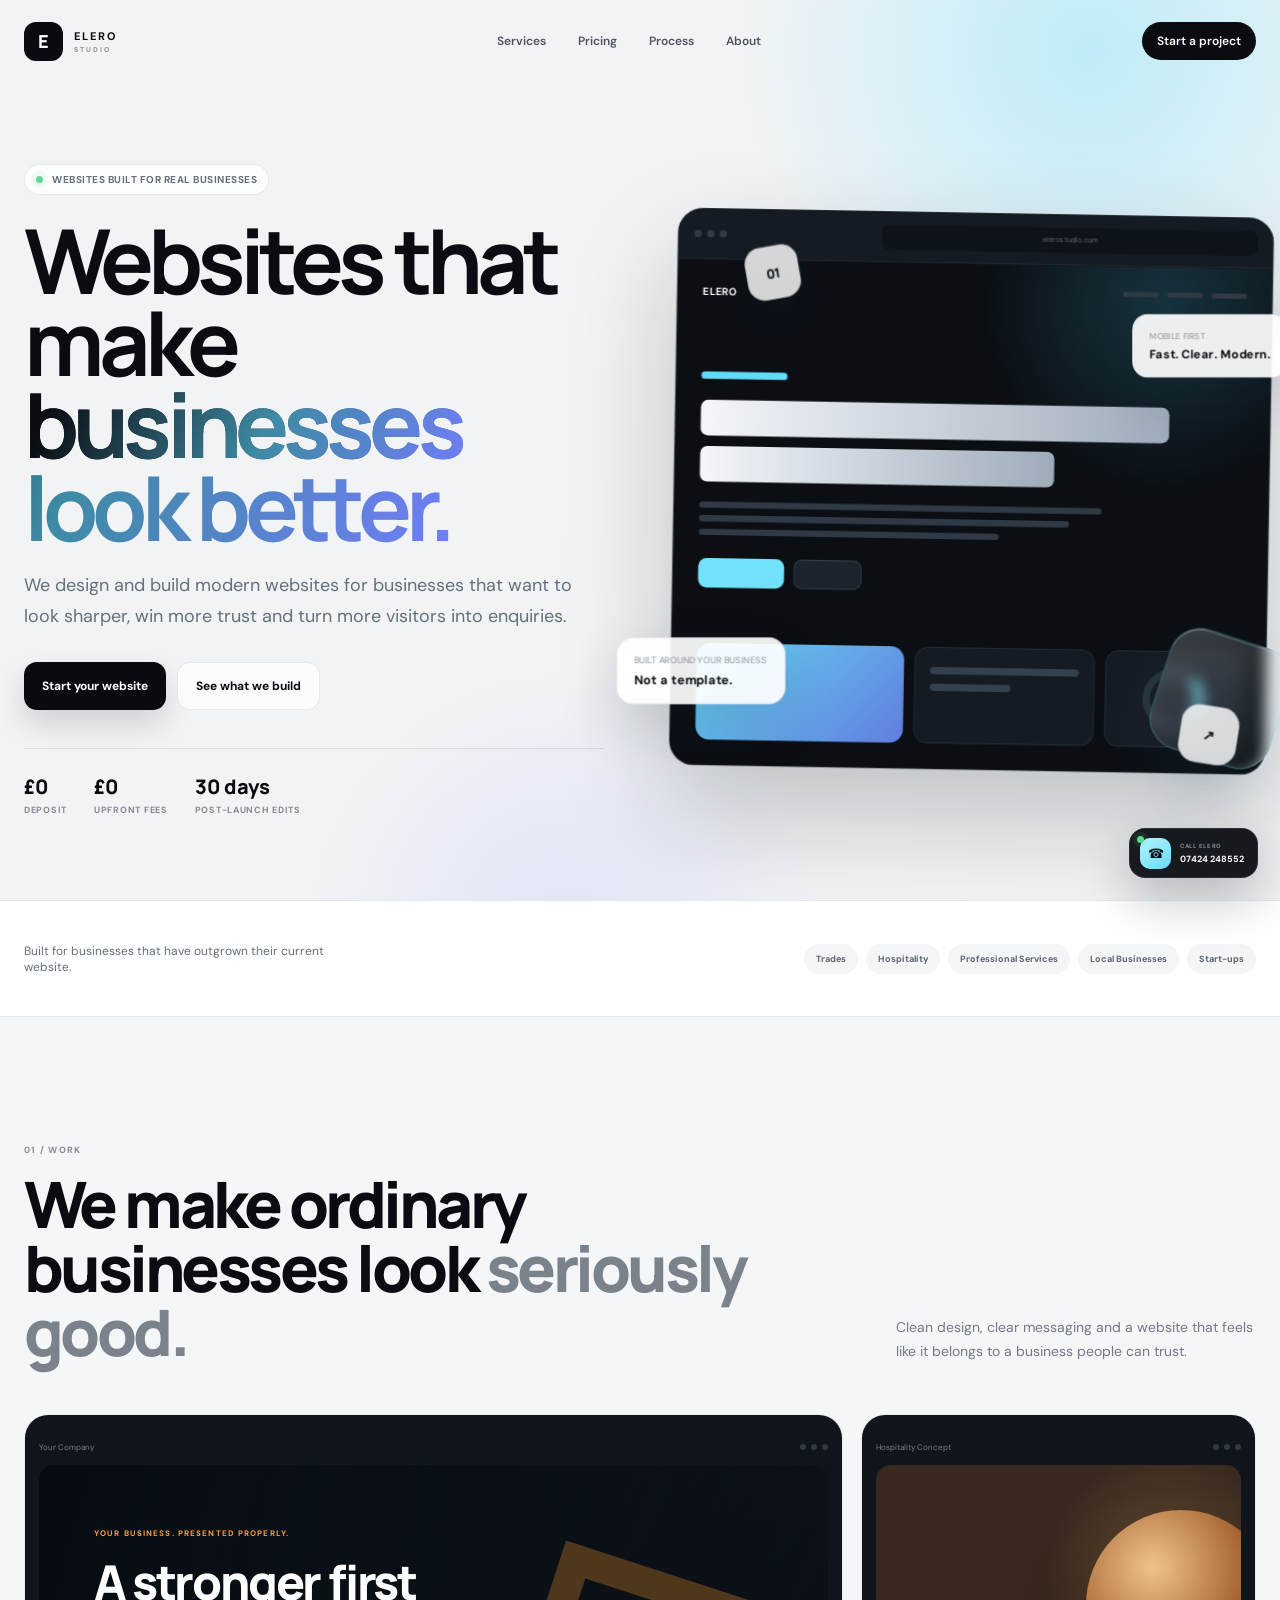
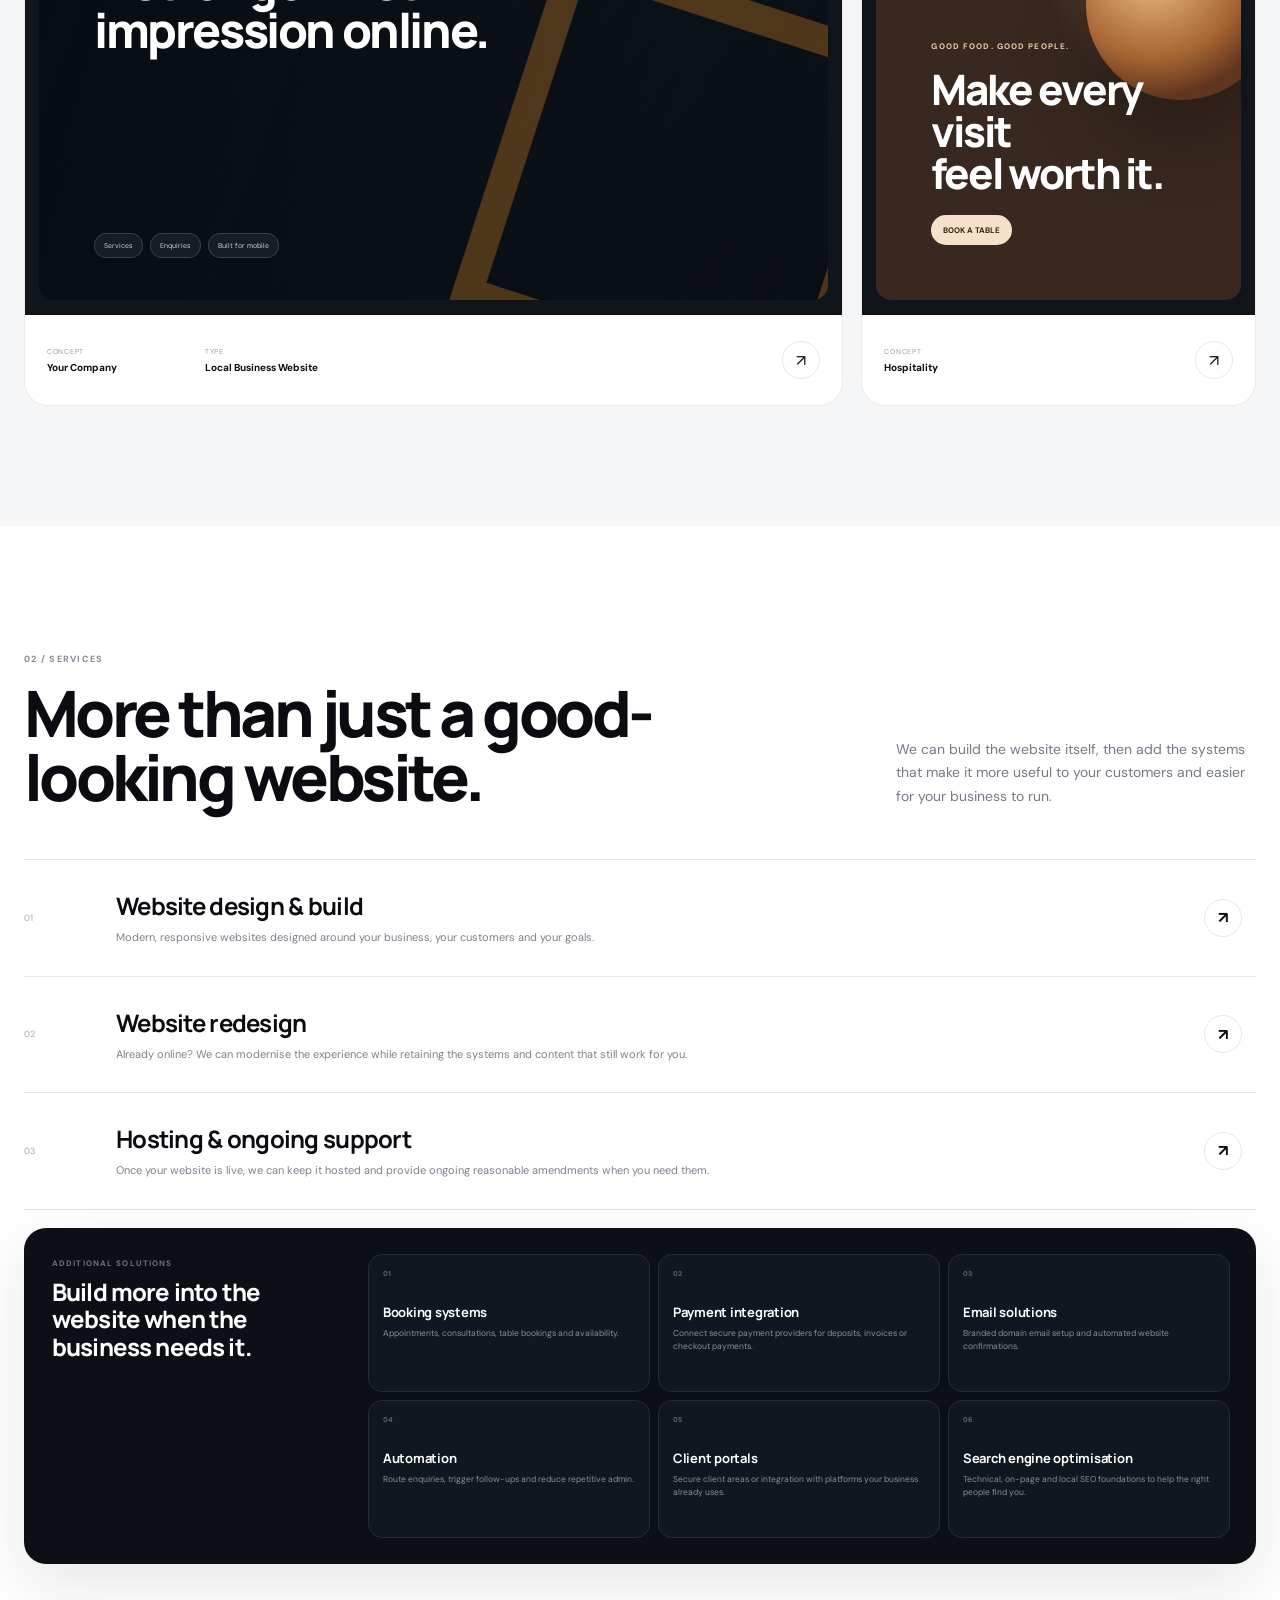
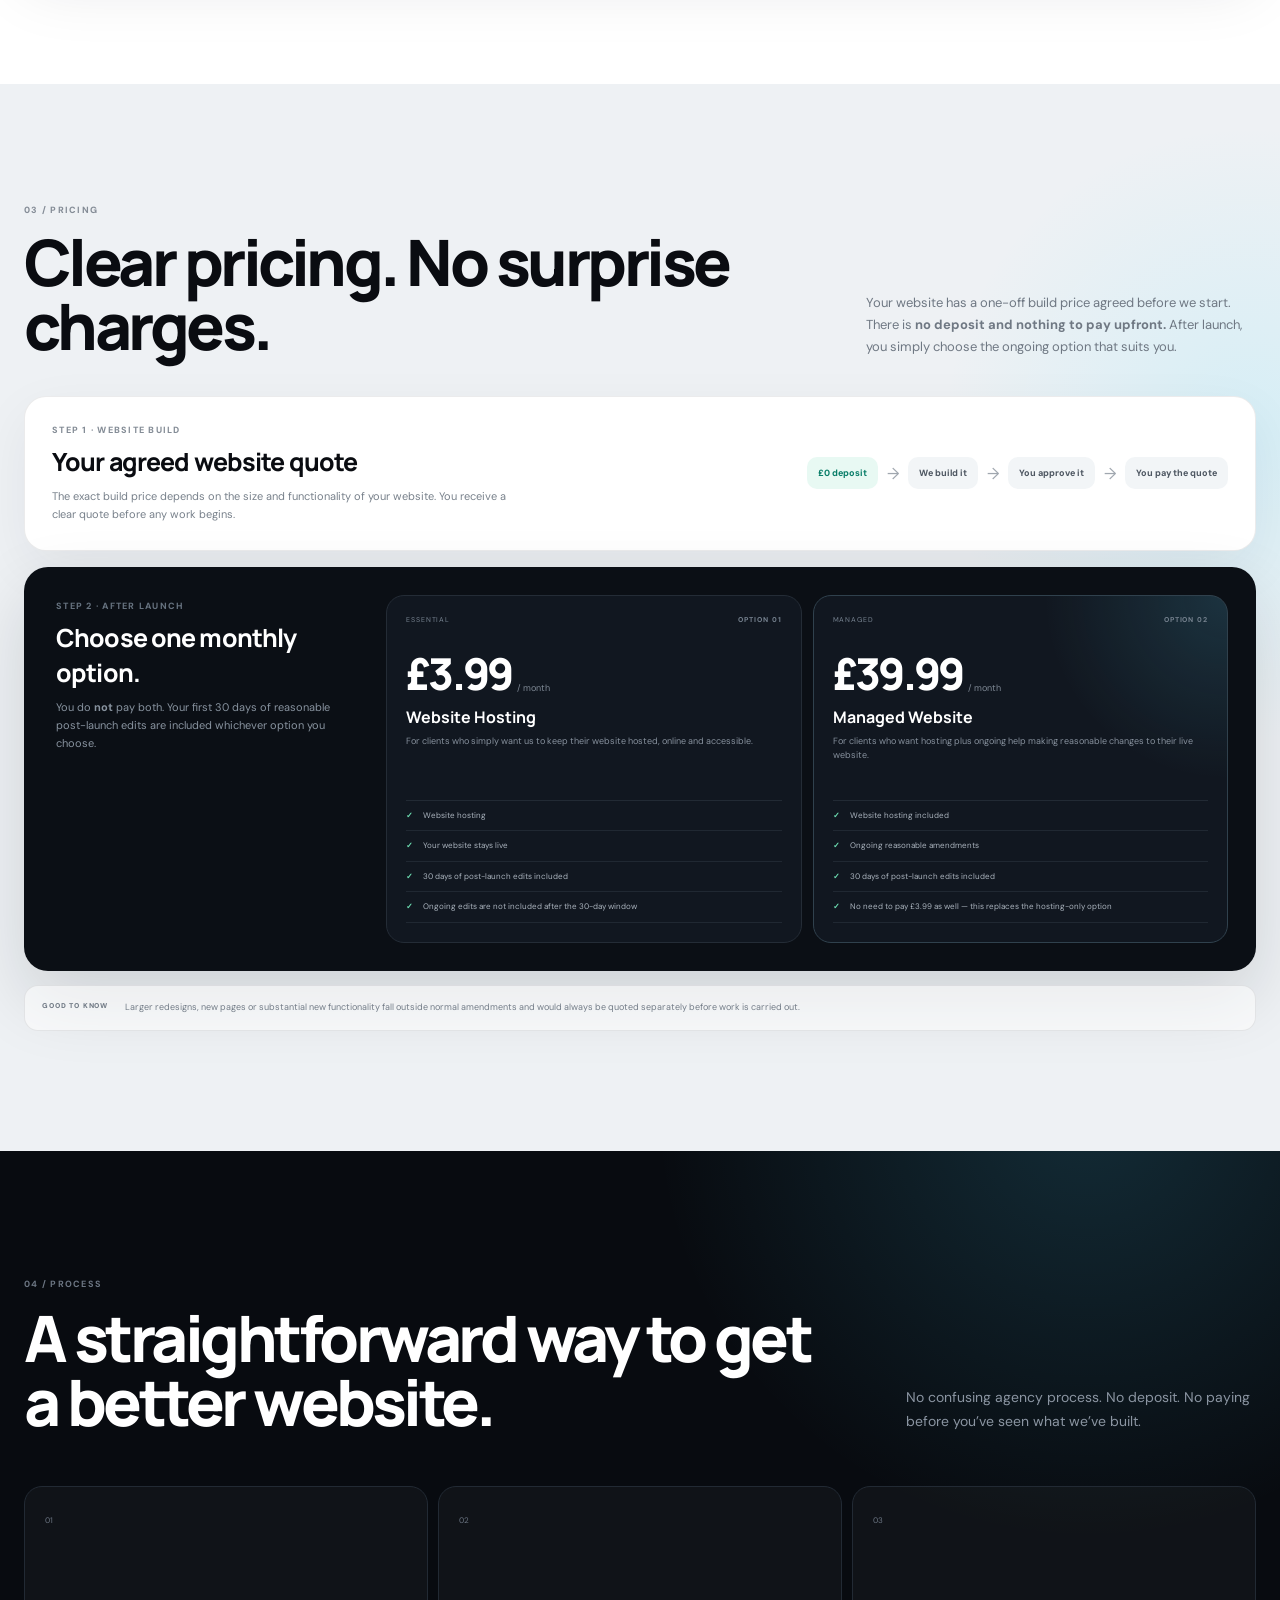
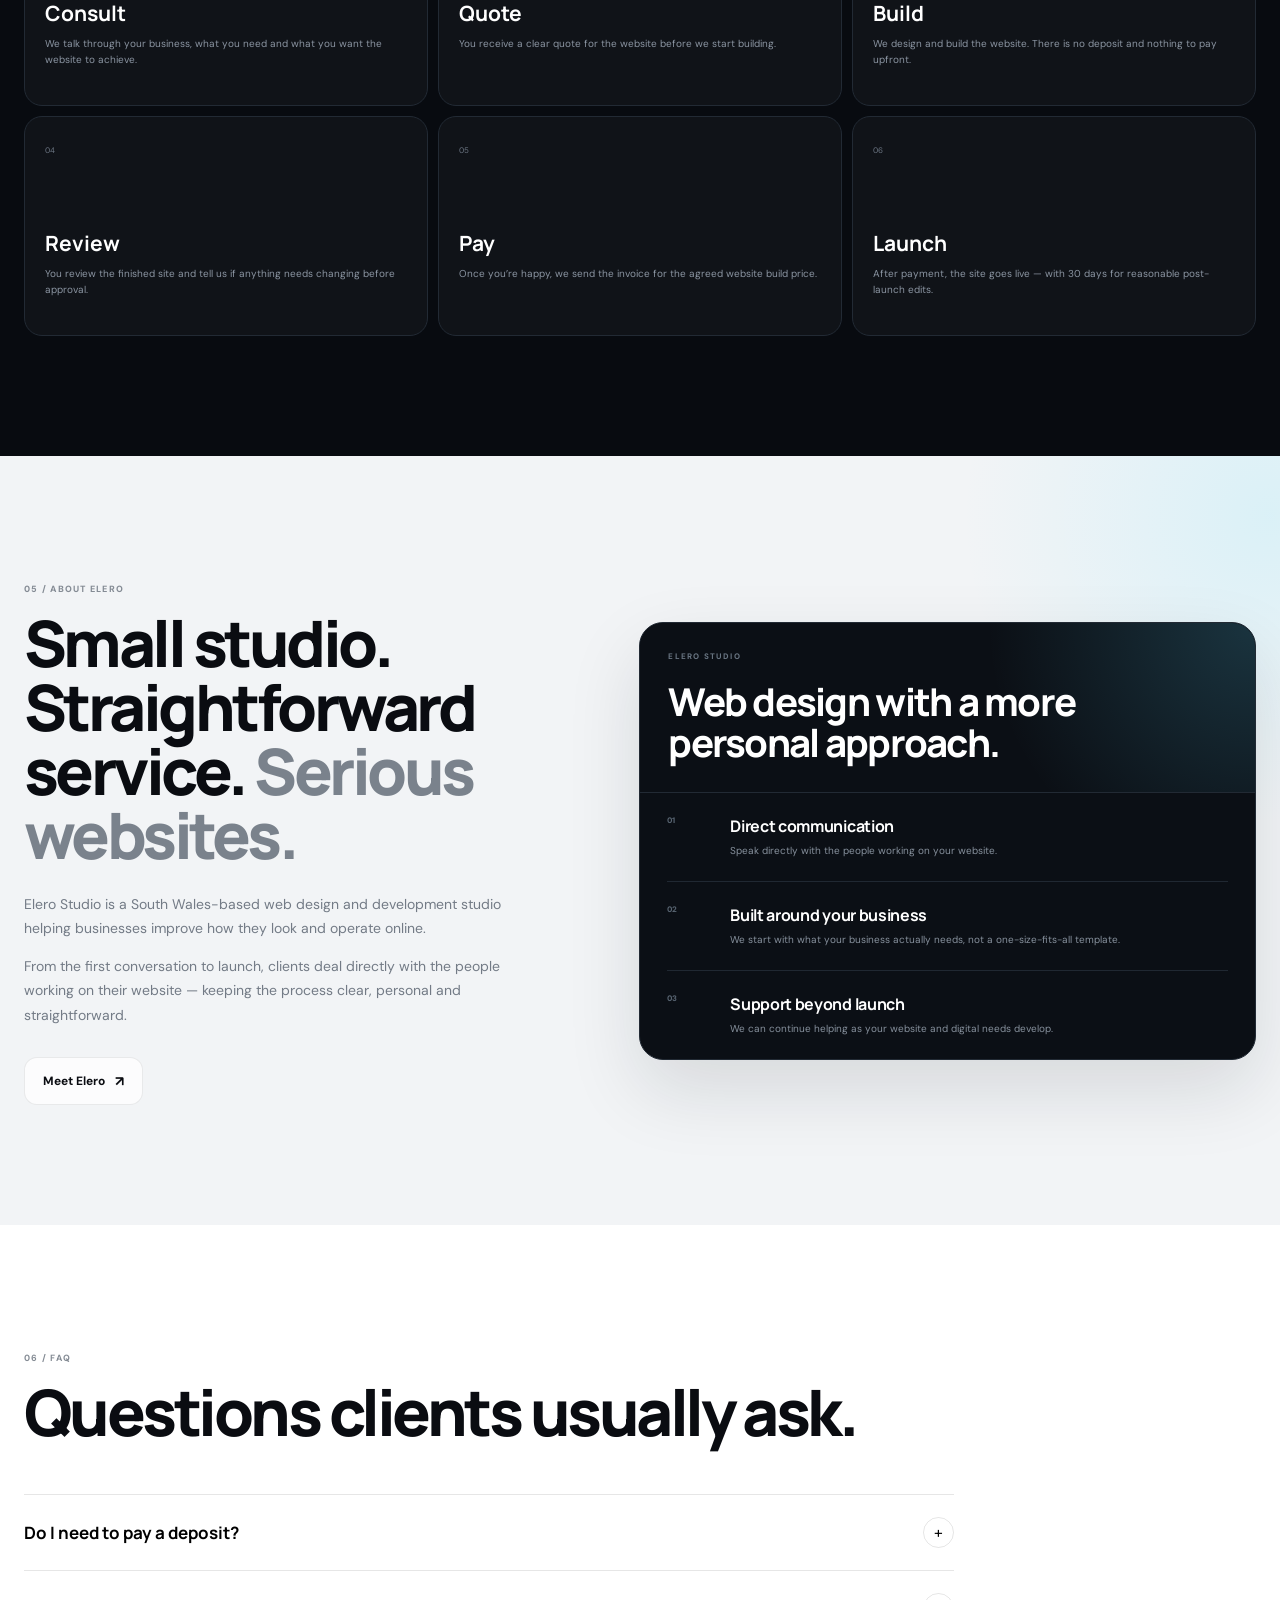
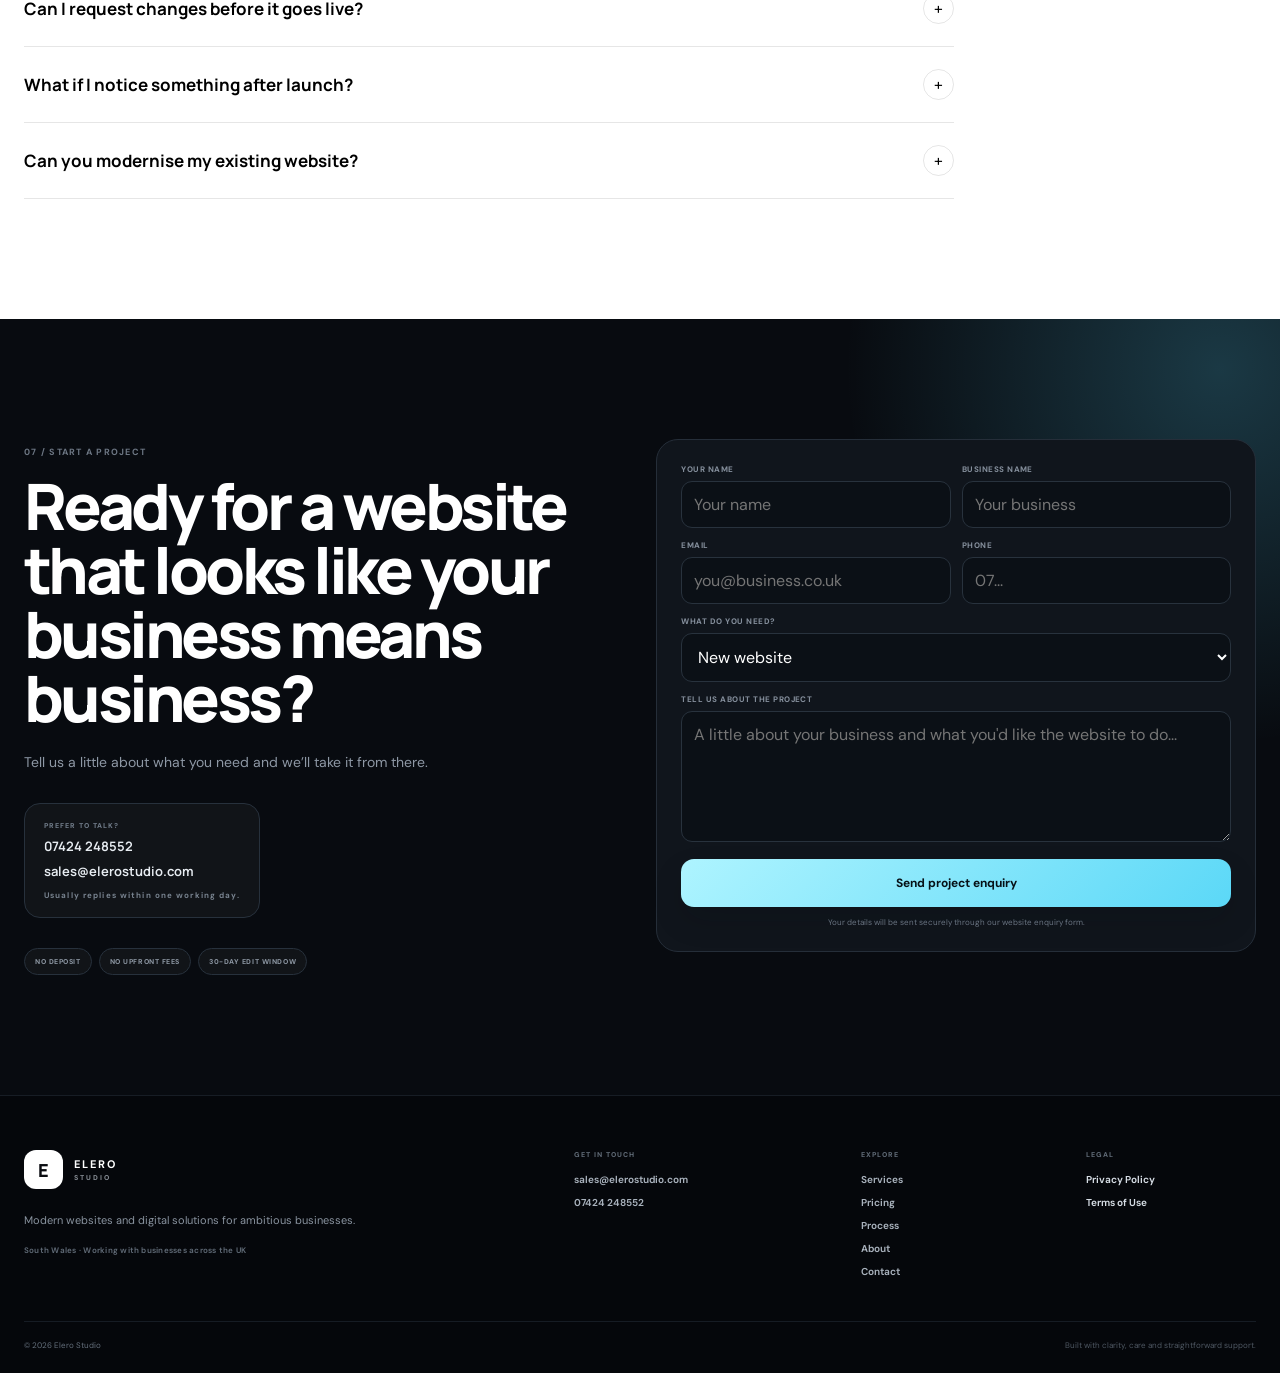
==== index.html @ 66ae2210 "trust" ====
<!doctype html>
<html lang="en">
<head>
  <meta charset="utf-8">
  <meta name="viewport" content="width=device-width,initial-scale=1">
  <meta name="description" content="Elero Studio builds modern websites for businesses, with booking systems, payments, automation, SEO and digital solutions tailored to your needs.">
  <title>Elero Studio | Web Design, Development & Digital Solutions</title>
  <link rel="preconnect" href="https://fonts.googleapis.com">
  <link rel="preconnect" href="https://fonts.gstatic.com" crossorigin>
  <link href="https://fonts.googleapis.com/css2?family=DM+Sans:wght@400;500;600;700&family=Manrope:wght@400;500;600;700;800&display=swap" rel="stylesheet">

  <meta name="robots" content="index,follow,max-image-preview:large,max-snippet:160">
  <link rel="canonical" href="https://elerostudio.com/">

  <meta property="og:type" content="website">
  <meta property="og:site_name" content="Elero Studio">
  <meta property="og:title" content="Elero Studio | Web Design, Development & Digital Solutions">
  <meta property="og:description" content="Modern websites and digital solutions built around ambitious businesses.">
  <meta property="og:url" content="https://elerostudio.com/">
  <meta property="og:image" content="https://elerostudio.com/social-preview.png">

  <meta name="twitter:card" content="summary_large_image">
  <meta name="twitter:title" content="Elero Studio | Web Design, Development & Digital Solutions">
  <meta name="twitter:description" content="Modern websites and digital solutions built around ambitious businesses.">
  <meta name="twitter:image" content="https://elerostudio.com/social-preview.png">

  <link rel="icon" type="image/png" sizes="512x512" href="/favicon.png">
  <link rel="apple-touch-icon" href="/favicon.png">

  <script type="application/ld+json">
  {
    "@context": "https://schema.org",
    "@graph": [
      {
        "@type": "WebSite",
        "@id": "https://elerostudio.com/#website",
        "url": "https://elerostudio.com/",
        "name": "Elero Studio",
        "alternateName": "Elero"
      },
      {
        "@type": "Organization",
        "@id": "https://elerostudio.com/#organization",
        "name": "Elero Studio",
        "url": "https://elerostudio.com/",
        "email": "sales@elerostudio.com",
        "telephone": "+447424248552",
        "description": "Web design, development and digital solutions for ambitious businesses."
      }
    ]
  }
  </script>

  <link rel="stylesheet" href="style.css">
</head>
<body>
  <header class="site-header" id="top" data-nosnippet>
    <div class="container nav-wrap">
      <a class="brand" href="#top"><span class="brand-mark">E</span><span><strong>ELERO</strong><small>STUDIO</small></span></a>
      <nav class="desktop-nav"><a href="#services">Services</a><a href="#pricing">Pricing</a><a href="#process">Process</a><a href="about.html">About</a></nav>
      <div class="nav-actions"><a class="nav-cta" href="#contact">Start a project</a><button class="menu-button" id="menuButton" aria-label="Open menu"><span></span><span></span></button></div>
    </div>
    <div class="mobile-menu" id="mobileMenu"><a href="#services">Services</a><a href="#pricing">Pricing</a><a href="#process">Process</a><a href="about.html">About</a><a class="mobile-cta" href="#contact">Start a project</a></div>
  </header>

  <main>
    <section class="hero">
      <div class="glow glow-a"></div><div class="glow glow-b"></div>
      <div class="container hero-grid">
        <div class="hero-copy reveal">
          <div class="eyebrow"><i></i> Websites built for real businesses</div>
          <h1>Websites that make <span class="hero-gradient"><span class="hero-word">businesses</span> look better.</span></h1>
          <p>We design and build modern websites for businesses that want to look sharper, win more trust and turn more visitors into enquiries.</p>
          <div class="hero-actions"><a href="#contact" class="button primary">Start your website</a><a href="#work" class="button secondary">See what we build</a></div>
          <div class="proof"><div><strong>£0</strong><small>Deposit</small></div><div><strong>£0</strong><small>Upfront fees</small></div><div><strong>30 days</strong><small>Post-launch edits</small></div></div>
        </div>

        <div class="hero-visual reveal delay" id="hero3d"><div class="hero-3d-scene" id="hero3dScene"><div class="glass-plane plane-one"></div><div class="glass-plane plane-two"></div>
          <div class="browser">
            <div class="browser-top"><div class="dots"><i></i><i></i><i></i></div><div class="address">elerostudio.com</div></div>
            <div class="browser-body">
              <div class="mock-nav"><b>ELERO</b><div><span></span><span></span><span></span></div></div>
              <div class="mock-hero"><em></em><div class="mock-title"><i></i><i></i></div><div class="mock-copy"><i></i><i></i><i></i></div><div class="mock-buttons"><i></i><i></i></div></div>
              <div class="mock-grid"><div class="mock-card cyan"></div><div class="mock-card lines"></div><div class="mock-card ring"></div></div>
            </div>
          </div>
          <div class="float-card one"><small>BUILT AROUND YOUR BUSINESS</small><strong>Not a template.</strong></div>
          <div class="float-card two"><small>MOBILE FIRST</small><strong>Fast. Clear. Modern.</strong></div>
          <div class="depth-chip depth-chip-one">01</div>
          <div class="depth-chip depth-chip-two">↗</div>
        </div></div>
      </div>
    </section>

    <section class="trust"><div class="container trust-inner"><p>Built for businesses that have outgrown their current website.</p><div><span>Trades</span><span>Hospitality</span><span>Professional Services</span><span>Local Businesses</span><span>Start-ups</span></div></div></section>

    <section class="section work" id="work"><div class="container">
      <div class="heading split reveal"><div><small>01 / WORK</small><h2>We make ordinary businesses look <span>seriously good.</span></h2></div><p>Clean design, clear messaging and a website that feels like it belongs to a business people can trust.</p></div>
      <div class="work-grid">
        <article class="project reveal"><div class="project-window"><div class="project-top"><span>Your Company</span><div><i></i><i></i><i></i></div></div><div class="project-screen scaffold"><small>YOUR BUSINESS. PRESENTED PROPERLY.</small><h3>A stronger first<br>impression online.</h3><div class="pills"><span>Services</span><span>Enquiries</span><span>Built for mobile</span></div></div></div><div class="project-meta"><div><small>CONCEPT</small><strong>Your Company</strong></div><div><small>TYPE</small><strong>Local Business Website</strong></div><span>↗</span></div></article>
        <article class="project reveal"><div class="project-window"><div class="project-top"><span>Hospitality Concept</span><div><i></i><i></i><i></i></div></div><div class="project-screen hospitality"><small>GOOD FOOD. GOOD PEOPLE.</small><h3>Make every visit<br>feel worth it.</h3><b>BOOK A TABLE</b></div></div><div class="project-meta"><div><small>CONCEPT</small><strong>Hospitality</strong></div><span>↗</span></div></article>
      </div>
    </div></section>

    <section class="section services" id="services"><div class="container">
      <div class="heading split reveal">
        <div><small>02 / SERVICES</small><h2>More than just a good-looking website.</h2></div>
        <p>We can build the website itself, then add the systems that make it more useful to your customers and easier for your business to run.</p>
      </div>

      <div class="service-list core-services">
        <article class="service-row reveal"><span>01</span><div><h3>Website design & build</h3><p>Modern, responsive websites designed around your business, your customers and your goals.</p></div><b>↗</b></article>
        <article class="service-row reveal"><span>02</span><div><h3>Website redesign</h3><p>Already online? We can modernise the experience while retaining the systems and content that still work for you.</p></div><b>↗</b></article>
        <article class="service-row reveal"><span>03</span><div><h3>Hosting & ongoing support</h3><p>Once your website is live, we can keep it hosted and provide ongoing reasonable amendments when you need them.</p></div><b>↗</b></article>
      </div>

      <div class="solutions-panel reveal">
        <div class="solutions-intro">
          <span>ADDITIONAL SOLUTIONS</span>
          <h3>Build more into the website when the business needs it.</h3>
        </div>

        <div class="solutions-grid">
          <article class="solution-card">
            <span>01</span>
            <div><h4>Booking systems</h4><p>Appointments, consultations, table bookings and availability.</p></div>
          </article>
          <article class="solution-card">
            <span>02</span>
            <div><h4>Payment integration</h4><p>Connect secure payment providers for deposits, invoices or checkout payments.</p></div>
          </article>
          <article class="solution-card">
            <span>03</span>
            <div><h4>Email solutions</h4><p>Branded domain email setup and automated website confirmations.</p></div>
          </article>
          <article class="solution-card">
            <span>04</span>
            <div><h4>Automation</h4><p>Route enquiries, trigger follow-ups and reduce repetitive admin.</p></div>
          </article>
          <article class="solution-card">
            <span>05</span>
            <div><h4>Client portals</h4><p>Secure client areas or integration with platforms your business already uses.</p></div>
          </article>
          <article class="solution-card">
            <span>06</span>
            <div><h4>Search engine optimisation</h4><p>Technical, on-page and local SEO foundations to help the right people find you.</p></div>
          </article>
        </div>
      </div>
    </div></section>


    <section class="section pricing" id="pricing"><div class="container">
      <div class="pricing-head reveal">
        <div><small>03 / PRICING</small><h2>Clear pricing. No surprise charges.</h2></div>
        <p>Your website has a one-off build price agreed before we start. There is <strong>no deposit and nothing to pay upfront.</strong> After launch, you simply choose the ongoing option that suits you.</p>
      </div>

      <div class="build-price-card reveal">
        <div>
          <span class="price-label">STEP 1 · WEBSITE BUILD</span>
          <h3>Your agreed website quote</h3>
          <p>The exact build price depends on the size and functionality of your website. You receive a clear quote before any work begins.</p>
        </div>
        <div class="build-payment-flow">
          <span>£0 deposit</span>
          <i>→</i>
          <span>We build it</span>
          <i>→</i>
          <span>You approve it</span>
          <i>→</i>
          <span>You pay the quote</span>
        </div>
      </div>

      <div class="pricing-choice reveal">
        <div class="pricing-choice-copy">
          <span class="price-label">STEP 2 · AFTER LAUNCH</span>
          <h3>Choose one monthly option.</h3>
          <p>You do <strong>not</strong> pay both. Your first 30 days of reasonable post-launch edits are included whichever option you choose.</p>
        </div>

        <div class="pricing-plans">
          <article class="price-plan">
            <div class="plan-topline"><span>ESSENTIAL</span><b>OPTION 01</b></div>
            <div class="plan-price"><strong>£3.99</strong><span>/ month</span></div>
            <h4>Website Hosting</h4>
            <p>For clients who simply want us to keep their website hosted, online and accessible.</p>
            <ul>
              <li>Website hosting</li>
              <li>Your website stays live</li>
              <li>30 days of post-launch edits included</li>
              <li>Ongoing edits are not included after the 30-day window</li>
            </ul>
          </article>

          <article class="price-plan managed-plan">
            <div class="plan-topline"><span>MANAGED</span><b>OPTION 02</b></div>
            <div class="plan-price"><strong>£39.99</strong><span>/ month</span></div>
            <h4>Managed Website</h4>
            <p>For clients who want hosting plus ongoing help making reasonable changes to their live website.</p>
            <ul>
              <li>Website hosting included</li>
              <li>Ongoing reasonable amendments</li>
              <li>30 days of post-launch edits included</li>
              <li>No need to pay £3.99 as well — this replaces the hosting-only option</li>
            </ul>
          </article>
        </div>
      </div>

      <div class="pricing-note reveal">
        <span>GOOD TO KNOW</span>
        <p>Larger redesigns, new pages or substantial new functionality fall outside normal amendments and would always be quoted separately before work is carried out.</p>
      </div>
    </div></section>

    <section class="section process" id="process"><div class="container">
      <div class="process-head reveal"><div><small>04 / PROCESS</small><h2>A straightforward way to get a better website.</h2></div><p>No confusing agency process. No deposit. No paying before you’ve seen what we’ve built.</p></div>
      <div class="process-grid">
        <article class="reveal"><span>01</span><h3>Consult</h3><p>We talk through your business, what you need and what you want the website to achieve.</p></article>
        <article class="reveal"><span>02</span><h3>Quote</h3><p>You receive a clear quote for the website before we start building.</p></article>
        <article class="reveal"><span>03</span><h3>Build</h3><p>We design and build the website. There is no deposit and nothing to pay upfront.</p></article>
        <article class="reveal"><span>04</span><h3>Review</h3><p>You review the finished site and tell us if anything needs changing before approval.</p></article>
        <article class="reveal"><span>05</span><h3>Pay</h3><p>Once you’re happy, we send the invoice for the agreed website build price.</p></article>
        <article class="reveal"><span>06</span><h3>Launch</h3><p>After payment, the site goes live — with 30 days for reasonable post-launch edits.</p></article>
      </div>
    </div></section>

    <section class="section about-preview" id="about">
      <div class="container about-preview-grid">
        <div class="about-preview-copy reveal">
          <small>05 / ABOUT ELERO</small>
          <h2>Small studio. Straightforward service. <span>Serious websites.</span></h2>
          <p>Elero Studio is a South Wales-based web design and development studio helping businesses improve how they look and operate online.</p>
          <p>From the first conversation to launch, clients deal directly with the people working on their website — keeping the process clear, personal and straightforward.</p>
          <a class="button secondary about-preview-button" href="about.html">Meet Elero <span>↗</span></a>
        </div>

        <div class="about-trust-panel reveal delay">
          <div class="about-trust-top">
            <span>ELERO STUDIO</span>
            <strong>Web design with a more personal approach.</strong>
          </div>
          <div class="about-trust-list">
            <article><span>01</span><div><h3>Direct communication</h3><p>Speak directly with the people working on your website.</p></div></article>
            <article><span>02</span><div><h3>Built around your business</h3><p>We start with what your business actually needs, not a one-size-fits-all template.</p></div></article>
            <article><span>03</span><div><h3>Support beyond launch</h3><p>We can continue helping as your website and digital needs develop.</p></div></article>
          </div>
        </div>
      </div>
    </section>

    <section class="section faq"><div class="container"><div class="heading reveal"><small>06 / FAQ</small><h2>Questions clients usually ask.</h2></div><div class="faq-list">
      <article class="faq-item reveal"><button><span>Do I need to pay a deposit?</span><i>+</i></button><div><p>No. There is no deposit and no upfront website-build fee. We build the site first, you review it, and the agreed build price is invoiced once you approve it.</p></div></article>
      <article class="faq-item reveal"><button><span>Can I request changes before it goes live?</span><i>+</i></button><div><p>Yes. The review stage is specifically there for you to check the website and request reasonable changes before approval.</p></div></article>
      <article class="faq-item reveal"><button><span>What if I notice something after launch?</span><i>+</i></button><div><p>You have 30 days after launch to request reasonable edits if something was missed during the review stage.</p></div></article>
      <article class="faq-item reveal"><button><span>Can you modernise my existing website?</span><i>+</i></button><div><p>Yes. We can redesign an existing website and, where appropriate, retain or integrate systems the business already relies on.</p></div></article>
    </div></div></section>

    <section class="section contact" id="contact"><div class="contact-glow"></div><div class="container contact-grid"><div class="contact-copy reveal"><small>07 / START A PROJECT</small><h2>Ready for a website that looks like your business means business?</h2><p>Tell us a little about what you need and we’ll take it from there.</p>
        <div class="contact-direct">
          <span class="contact-direct-label">PREFER TO TALK?</span>
          <a href="tel:+447424248552">07424 248552</a>
          <a href="mailto:sales@elerostudio.com">sales@elerostudio.com</a>
          <small>Usually replies within one working day.</small>
        </div>
        <div class="mini-proof"><span>NO DEPOSIT</span><span>NO UPFRONT FEES</span><span>30-DAY EDIT WINDOW</span></div></div>
      <form
        class="contact-form reveal delay"
        id="contactForm"
        name="project-enquiry"
        method="POST"
        action="/thanks.html"
        data-netlify="true"
        netlify-honeypot="bot-field"
      >
        <input type="hidden" name="form-name" value="project-enquiry">
        <input type="hidden" name="subject" data-remove-prefix value="New Elero Studio website enquiry">
        <p class="hidden-field">
          <label>Do not fill this in if you are human: <input name="bot-field"></label>
        </p>

        <div class="form-row">
          <label><span>Your name</span><input name="name" required autocomplete="name" placeholder="Your name"></label>
          <label><span>Business name</span><input name="business" required autocomplete="organization" placeholder="Your business"></label>
        </div>

        <div class="form-row">
          <label><span>Email</span><input name="email" type="email" required autocomplete="email" placeholder="you@business.co.uk"></label>
          <label><span>Phone</span><input name="phone" type="tel" autocomplete="tel" placeholder="07..."></label>
        </div>

        <label>
          <span>What do you need?</span>
          <select name="project">
            <option>New website</option>
            <option>Website redesign</option>
            <option>Booking / enquiry system</option>
            <option>Payment integration</option>
            <option>Client portal</option>
            <option>Email solution</option>
            <option>Automation solution</option>
            <option>Search engine optimisation</option>
            <option>Not sure yet</option>
          </select>
        </label>

        <label>
          <span>Tell us about the project</span>
          <textarea name="message" rows="5" required placeholder="A little about your business and what you'd like the website to do..."></textarea>
        </label>

        <button class="button primary submit" type="submit">Send project enquiry</button>
        <p class="form-note" id="formStatus">Your details will be sent securely through our website enquiry form.</p>
      </form>
    </div></section>
  </main>

  <a class="floating-call" data-nosnippet href="tel:+447424248552" aria-label="Call Elero Studio on 07424 248552">
    <span class="call-status"></span>
    <span class="call-icon">☎</span>
    <span class="call-copy"><small>CALL ELERO</small><strong>07424 248552</strong></span>
  </a>


  <footer class="site-footer">
    <div class="container footer-main">
      <div class="footer-brand-block">
        <a class="brand footer-brand" href="#top"><span class="brand-mark">E</span><span><strong>ELERO</strong><small>STUDIO</small></span></a>
        <p>Modern websites and digital solutions for ambitious businesses.</p>
        <span>South Wales · Working with businesses across the UK</span>
      </div>

      <div class="footer-column">
        <small>GET IN TOUCH</small>
        <a href="mailto:sales@elerostudio.com">sales@elerostudio.com</a>
        <a href="tel:+447424248552">07424 248552</a>
      </div>

      <div class="footer-column">
        <small>EXPLORE</small>
        <a href="#services">Services</a>
        <a href="#pricing">Pricing</a>
        <a href="#process">Process</a>
        <a href="about.html">About</a>
        <a href="#contact">Contact</a>
      </div>

      <div class="footer-column footer-legal">
        <small>LEGAL</small>
        <a href="privacy.html">Privacy Policy</a>
        <a href="terms.html">Terms of Use</a>
      </div>
    </div>

    <div class="container footer-bottom">
      <span>© 2026 Elero Studio</span>
      <span>Built with clarity, care and straightforward support.</span>
    </div>
  </footer>
  <script src="script.js"></script>
</body>
</html>
---- style.css ----
:root{--bg:#f1f3f5;--paper:#fff;--ink:#0a0c11;--muted:#737b86;--line:rgba(10,12,17,.1);--dark:#080b10;--cyan:#78e6ff;--green:#60d992;--container:1240px}*{box-sizing:border-box}html{scroll-behavior:smooth}body{margin:0;background:var(--bg);color:var(--ink);font-family:"DM Sans",sans-serif;-webkit-font-smoothing:antialiased}body.menu-open{overflow:hidden}a{color:inherit}button,input,select,textarea{font:inherit}button{cursor:pointer}.container{width:min(var(--container),calc(100% - 48px));margin:auto}.site-header{position:fixed;top:0;left:0;width:100%;z-index:50;transition:.25s;border-bottom:1px solid transparent}.site-header.scrolled{background:rgba(241,243,245,.86);backdrop-filter:blur(18px);border-color:rgba(10,12,17,.08)}.nav-wrap{height:82px;display:flex;align-items:center;justify-content:space-between}.brand{display:inline-flex;align-items:center;gap:11px;text-decoration:none}.brand-mark{width:39px;height:39px;border-radius:12px;display:grid;place-items:center;background:var(--dark);color:#fff;font-family:Manrope,sans-serif;font-weight:800;font-size:18px}.brand strong,.brand small{display:block}.brand strong{letter-spacing:.18em;font-size:11px}.brand small{margin-top:2px;color:#8a9098;letter-spacing:.29em;font-size:7px;font-weight:700}.desktop-nav{display:flex;gap:32px}.desktop-nav a,.nav-cta{text-decoration:none;font-size:12px;font-weight:600}.desktop-nav a{color:#4e555f}.nav-actions{display:flex;align-items:center;gap:18px}.nav-cta{padding:11px 15px;border-radius:999px;background:var(--ink);color:#fff}.menu-button{display:none;width:42px;height:42px;border:0;border-radius:12px;background:#fff;position:relative}.menu-button span{position:absolute;width:17px;height:1.5px;background:#111;left:12px;transition:.2s}.menu-button span:first-child{top:16px}.menu-button span:last-child{top:24px}.menu-button.active span:first-child{transform:translateY(4px) rotate(45deg)}.menu-button.active span:last-child{transform:translateY(-4px) rotate(-45deg)}.mobile-menu{display:none}
.hero{position:relative;overflow:hidden;padding:150px 0 70px;min-height:100vh;display:flex;align-items:center}.glow{position:absolute;border-radius:50%;pointer-events:none}.glow-a{width:720px;height:720px;top:-310px;right:-170px;background:radial-gradient(circle,rgba(102,224,255,.36),rgba(102,224,255,0) 68%)}.glow-b{width:520px;height:520px;bottom:-290px;left:24%;background:radial-gradient(circle,rgba(121,140,255,.14),rgba(121,140,255,0) 70%)}.hero-grid{display:grid;grid-template-columns:minmax(0,1.02fr) minmax(440px,.98fr);align-items:center;gap:70px}.eyebrow{display:inline-flex;align-items:center;gap:9px;padding:8px 11px;border-radius:999px;background:rgba(255,255,255,.78);border:1px solid rgba(10,12,17,.08);color:#666f7a;font-size:10px;font-weight:700;letter-spacing:.05em;text-transform:uppercase}.eyebrow i{width:7px;height:7px;border-radius:50%;background:var(--green);box-shadow:0 0 0 5px rgba(96,217,146,.09)}.hero h1{margin:24px 0 22px;font-family:Manrope,sans-serif;font-size:clamp(58px,7vw,98px);line-height:.92;letter-spacing:-.07em}.hero h1 span{background:linear-gradient(115deg,#0b0d12 8%,#3e8ba4 55%,#727cf8);-webkit-background-clip:text;background-clip:text;color:transparent}.hero-copy>p{max-width:650px;margin:0;color:#65707b;font-size:18px;line-height:1.7}.hero-actions{display:flex;gap:11px;margin-top:31px}.button{display:inline-flex;align-items:center;justify-content:center;min-height:48px;padding:0 18px;border-radius:13px;text-decoration:none;border:0;font-size:12px;font-weight:700;transition:.18s}.button:hover{transform:translateY(-2px)}.button.primary{background:var(--dark);color:#fff;box-shadow:0 14px 30px rgba(8,11,16,.14)}.button.secondary{background:rgba(255,255,255,.74);border:1px solid rgba(10,12,17,.08)}.proof{display:flex;gap:27px;margin-top:38px;padding-top:24px;border-top:1px solid rgba(10,12,17,.1);max-width:610px}.proof strong,.proof small{display:block}.proof strong{font:800 20px Manrope}.proof small{margin-top:4px;color:#838a93;font-size:9px;text-transform:uppercase;letter-spacing:.08em;font-weight:700}.hero-visual{position:relative;min-height:560px;display:grid;place-items:center}.browser{width:min(100%,590px);border-radius:24px;background:#11161d;border:1px solid rgba(255,255,255,.08);box-shadow:0 45px 100px rgba(15,23,32,.22);overflow:hidden;transform:rotate(1.2deg)}.browser-top{height:48px;background:#151b23;border-bottom:1px solid rgba(255,255,255,.06);display:grid;grid-template-columns:1fr 2fr;align-items:center;padding:0 15px}.dots{display:flex;gap:5px}.dots i{width:7px;height:7px;border-radius:50%;background:#303946}.address{height:24px;border-radius:7px;background:#0e1319;color:#5f6b78;display:grid;place-items:center;font-size:7px}.browser-body{min-height:420px;padding:24px;background:radial-gradient(circle at 82% 8%,rgba(78,219,255,.18),transparent 27%),#0b0f14}.mock-nav{display:flex;justify-content:space-between;color:#fff;font-size:10px}.mock-nav div{display:flex;gap:8px}.mock-nav span{width:34px;height:5px;border-radius:999px;background:#313a45}.mock-hero{padding:70px 0 53px}.mock-hero>em{display:block;width:82px;height:7px;border-radius:999px;background:#5fdcf8;margin-bottom:20px}.mock-title,.mock-copy{display:grid;gap:10px}.mock-title i{height:34px;border-radius:7px;background:linear-gradient(90deg,#f4f7fb,#9facba)}.mock-title i:first-child{width:86%}.mock-title i:last-child{width:65%}.mock-copy{margin-top:19px;gap:7px}.mock-copy i{height:6px;border-radius:999px;background:#303946}.mock-copy i:nth-child(1){width:74%}.mock-copy i:nth-child(2){width:68%}.mock-copy i:nth-child(3){width:55%}.mock-buttons{display:flex;gap:9px;margin-top:22px}.mock-buttons i{width:82px;height:28px;border-radius:8px;background:#72e2fb}.mock-buttons i:last-child{width:65px;background:#1c232c;border:1px solid #323b47}.mock-grid{display:grid;grid-template-columns:1.15fr 1fr .75fr;gap:10px}.mock-card{min-height:92px;border-radius:13px;background:#151b23;border:1px solid #232b36}.mock-card.cyan{background:linear-gradient(135deg,rgba(105,225,255,.95),rgba(112,144,255,.86));border:0}.mock-card.lines:before,.mock-card.lines:after{content:"";display:block;height:7px;border-radius:999px;background:#34404d;margin:18px 14px 0}.mock-card.lines:after{width:45%;margin-top:9px}.mock-card.ring{display:grid;place-items:center}.mock-card.ring:before{content:"";width:44px;height:44px;border-radius:50%;border:7px solid #28323e;border-right-color:#71e2fb}.float-card{position:absolute;padding:14px 15px;border-radius:15px;background:rgba(255,255,255,.92);box-shadow:0 18px 50px rgba(24,35,48,.14);border:1px solid rgba(10,12,17,.08)}.float-card small,.float-card strong{display:block}.float-card small{color:#8c939c;font-size:8px}.float-card strong{margin-top:5px;font-size:11px}.float-card.one{left:-28px;bottom:95px}.float-card.two{right:-8px;top:115px}
.trust{background:#fff;border-top:1px solid var(--line);border-bottom:1px solid var(--line)}.trust-inner{min-height:115px;display:flex;align-items:center;justify-content:space-between;gap:30px}.trust p{max-width:340px;color:#666f7a;font-size:12px}.trust-inner>div{display:flex;flex-wrap:wrap;justify-content:flex-end;gap:8px}.trust span{padding:9px 12px;border-radius:999px;background:#f3f5f7;font-size:9px;font-weight:700;color:#5d6671}.section{padding:120px 0}.heading{margin-bottom:50px}.heading small,.process-head small,.why-copy small,.contact-copy small{color:#848b94;font-size:9px;letter-spacing:.14em;font-weight:700}.heading h2,.process-head h2,.why-copy h2,.contact-copy h2{margin:14px 0 0;font:800 clamp(42px,5vw,68px)/1 Manrope;letter-spacing:-.055em}.heading h2{max-width:920px}.heading h2 span{color:#7a828c}.heading.split{display:grid;grid-template-columns:minmax(0,1fr) 360px;gap:80px;align-items:end}.heading p,.process-head p,.why-copy p,.contact-copy p{margin:0;color:#737b86;line-height:1.7;font-size:14px}.work{background:#f5f6f8}.work-grid{display:grid;grid-template-columns:1.35fr .65fr;gap:18px}.project{border-radius:24px;overflow:hidden;background:#fff;border:1px solid rgba(10,12,17,.08)}.project-window{min-height:500px;background:#10151c;padding:14px}.project-top{height:36px;display:flex;align-items:center;justify-content:space-between;color:#737d89;font-size:8px}.project-top div{display:flex;gap:5px}.project-top i{width:6px;height:6px;border-radius:50%;background:#2f3945}.project-screen{min-height:435px;border-radius:15px;padding:55px;overflow:hidden;position:relative;color:#fff}.scaffold{background:linear-gradient(110deg,rgba(5,10,16,.93),rgba(5,10,16,.42)),linear-gradient(135deg,#1b242d,#0d1217)}.scaffold:after{content:"";position:absolute;right:-50px;bottom:-70px;width:320px;height:320px;border:30px solid rgba(255,153,40,.28);transform:rotate(18deg)}.project-screen small,.project-screen h3,.pills,.hospitality b{position:relative;z-index:2}.project-screen small{color:#ef9b44;font-size:8px;font-weight:800;letter-spacing:.14em}.project-screen h3{margin:17px 0 0;font:800 48px/1 Manrope;letter-spacing:-.05em}.pills{position:absolute;left:55px;bottom:42px;display:flex;gap:7px}.pills span{border:1px solid rgba(255,255,255,.16);background:rgba(255,255,255,.06);border-radius:999px;padding:7px 9px;font-size:7px;color:#c8d0d9}.hospitality{background:radial-gradient(circle at 80% 25%,rgba(245,190,109,.25),transparent 28%),#38281f;display:flex;flex-direction:column;justify-content:flex-end}.hospitality:before{content:"";position:absolute;width:190px;height:190px;border-radius:50%;background:radial-gradient(circle at 35% 30%,#efc48a,#a76533 50%,#61351f 72%);right:-35px;top:45px;box-shadow:0 40px 70px rgba(0,0,0,.25)}.hospitality small{color:#e8c8a2}.hospitality h3{font-size:42px}.hospitality b{margin-top:21px;width:max-content;border-radius:999px;padding:10px 12px;background:#f5e1c8;color:#3a2417;font-size:8px}.project-meta{min-height:90px;display:flex;align-items:center;gap:38px;padding:20px 22px}.project-meta div{min-width:120px}.project-meta small,.project-meta strong{display:block}.project-meta small{color:#9299a2;font-size:7px;letter-spacing:.1em}.project-meta strong{margin-top:5px;font-size:10px}.project-meta>span{margin-left:auto;width:38px;height:38px;border-radius:50%;display:grid;place-items:center;border:1px solid var(--line)}
.services{background:#fff}.service-list{border-top:1px solid var(--line)}.service-row{display:grid;grid-template-columns:70px minmax(0,1fr) 52px;gap:22px;align-items:center;padding:29px 0;border-bottom:1px solid var(--line)}.service-row>span{color:#a0a6ae;font-size:9px}.service-row h3{margin:0;font:700 24px Manrope;letter-spacing:-.03em}.service-row p{margin:7px 0 0;max-width:670px;color:#7a828c;font-size:11px;line-height:1.6}.service-row b{width:38px;height:38px;border:1px solid var(--line);border-radius:50%;display:grid;place-items:center;transition:.18s}.service-row:hover b{background:var(--ink);color:#fff;transform:rotate(45deg)}.process{background:radial-gradient(circle at 85% -5%,rgba(76,214,255,.16),transparent 30%),var(--dark);color:#fff}.process-head{display:grid;grid-template-columns:minmax(0,1fr) 350px;gap:70px;align-items:end;margin-bottom:52px}.process-head small{color:#6d7784}.process-head p{color:#8b95a2}.process-grid{display:grid;grid-template-columns:repeat(3,1fr);gap:10px}.process-grid article{min-height:220px;border:1px solid #222a34;background:rgba(255,255,255,.03);border-radius:18px;padding:20px;transition:.2s}.process-grid article:hover{background:rgba(255,255,255,.06);transform:translateY(-3px)}.process-grid span{color:#6b7582;font-size:8px}.process-grid h3{margin:71px 0 9px;font:700 21px Manrope}.process-grid p{margin:0;color:#8b95a2;font-size:10px;line-height:1.6}.why{background:#f2f4f6}.why-grid{display:grid;grid-template-columns:.9fr 1.1fr;gap:110px}.why-copy{position:sticky;top:120px;align-self:start}.why-copy p{margin-top:22px}.why-list{border-top:1px solid var(--line)}.why-list article{display:grid;grid-template-columns:60px 1fr;gap:20px;padding:28px 0;border-bottom:1px solid var(--line)}.why-list article>span{color:#9aa0a8;font-size:9px}.why-list h3{margin:0;font:700 18px Manrope}.why-list p{margin:8px 0 0;color:#757e88;font-size:11px;line-height:1.6}.faq{background:#fff}.faq-list{max-width:930px;border-top:1px solid var(--line)}.faq-item{border-bottom:1px solid var(--line)}.faq-item button{width:100%;display:flex;justify-content:space-between;align-items:center;border:0;background:transparent;padding:22px 0;text-align:left}.faq-item button span{font:700 17px Manrope}.faq-item button i{width:31px;height:31px;display:grid;place-items:center;border-radius:50%;border:1px solid var(--line);font-style:normal;transition:.2s}.faq-item.open button i{transform:rotate(45deg);background:var(--ink);color:#fff}.faq-item>div{max-height:0;overflow:hidden;transition:max-height .28s}.faq-item p{max-width:700px;margin:0;padding:0 0 22px;color:#737c87;font-size:12px;line-height:1.7}.contact{position:relative;overflow:hidden;background:var(--dark);color:#fff}.contact-glow{position:absolute;width:780px;height:780px;border-radius:50%;right:-330px;top:-340px;background:radial-gradient(circle,rgba(92,219,255,.22),transparent 68%)}.contact-grid{position:relative;z-index:2;display:grid;grid-template-columns:.95fr 1.05fr;gap:90px;align-items:start}.contact-copy small{color:#6d7784}.contact-copy p{margin-top:21px;color:#8e98a5}.mini-proof{display:flex;flex-wrap:wrap;gap:7px;margin-top:30px}.mini-proof span{border:1px solid #27313c;background:rgba(255,255,255,.035);color:#8c96a2;padding:8px 10px;border-radius:999px;font-size:7px;font-weight:800;letter-spacing:.08em}.contact-form{border:1px solid #252e39;background:#10151c;border-radius:22px;padding:24px}.form-row{display:grid;grid-template-columns:1fr 1fr;gap:11px}.contact-form label{display:block;margin-bottom:12px}.contact-form label>span{display:block;margin-bottom:7px;color:#848e9b;font-size:8px;font-weight:800;letter-spacing:.06em;text-transform:uppercase}.contact-form input,.contact-form select,.contact-form textarea{width:100%;border:1px solid #28323d;background:#0b1016;color:#fff;border-radius:11px;padding:12px;outline:none;resize:vertical}.contact-form input:focus,.contact-form select:focus,.contact-form textarea:focus{border-color:#65cfe8;box-shadow:0 0 0 4px rgba(101,207,232,.06)}.submit{width:100%;background:linear-gradient(135deg,#aef4ff,#5bd8f7)!important;color:#071117!important}.form-note{text-align:center!important;margin:10px 0 0!important;color:#697481!important;font-size:8px!important}footer{background:#05070b;color:#fff;padding:28px 0 23px;border-top:1px solid #171d25}.footer-top{min-height:105px;display:flex;align-items:center;gap:30px}.footer-brand .brand-mark{background:#fff;color:#0a0c11}.footer-line{flex:1;display:flex;align-items:center;gap:18px;color:#767f8b;font-size:10px}.footer-line:before{content:"";height:1px;flex:1;background:#202630}.footer-bottom{padding-top:18px;border-top:1px solid #161c24;display:flex;justify-content:space-between;color:#65707d;font-size:8px}.footer-bottom div{display:flex;gap:18px}.footer-bottom a{text-decoration:none}.reveal{opacity:0;transform:translateY(24px);transition:opacity .7s,transform .7s}.reveal.delay{transition-delay:.12s}.reveal.visible{opacity:1;transform:none}
@media(max-width:1080px){.hero-grid{grid-template-columns:1fr;gap:35px}.hero-visual{min-height:520px}.float-card.one{left:20px}.float-card.two{right:30px}.work-grid,.why-grid,.contact-grid{grid-template-columns:1fr}.why-grid,.contact-grid{gap:55px}.why-copy{position:static}.process-grid{grid-template-columns:repeat(2,1fr)}}
@media(max-width:820px){.container{width:min(100% - 28px,var(--container))}.desktop-nav,.nav-cta{display:none}.menu-button{display:block}.mobile-menu{position:fixed;top:70px;left:14px;right:14px;display:grid;gap:4px;padding:10px;border-radius:17px;background:rgba(9,12,17,.97);border:1px solid #1f2630;box-shadow:0 22px 55px rgba(0,0,0,.28);transform:translateY(-14px);opacity:0;pointer-events:none;transition:.2s}.mobile-menu.open{transform:none;opacity:1;pointer-events:auto}.mobile-menu a{color:#cbd2da;text-decoration:none;padding:13px 12px;border-radius:10px;font-size:12px}.mobile-cta{background:linear-gradient(135deg,#b4f5ff,#62d9f8);color:#061117!important;font-weight:800}.nav-wrap{height:70px}.hero{padding-top:115px;min-height:auto}.hero h1{font-size:clamp(52px,14vw,74px)}.hero-copy>p{font-size:15px}.hero-actions{flex-direction:column}.proof{display:grid;grid-template-columns:repeat(3,1fr);gap:10px}.hero-visual{min-height:420px}.browser{width:100%}.browser-body{min-height:340px}.mock-hero{padding:48px 0 42px}.mock-title i{height:27px}.float-card{display:none}.trust-inner{min-height:auto;padding:25px 0;display:block}.trust-inner>div{justify-content:flex-start;margin-top:16px}.section{padding:82px 0}.heading.split,.process-head{grid-template-columns:1fr;gap:22px}.heading h2,.process-head h2,.why-copy h2,.contact-copy h2{font-size:clamp(38px,10vw,54px)}.work-grid{grid-template-columns:1fr}.project-window{min-height:390px}.project-screen{min-height:325px;padding:31px}.project-screen h3{font-size:38px}.pills{left:31px;bottom:29px;flex-wrap:wrap}.service-row{grid-template-columns:42px 1fr 38px;gap:12px}.service-row h3{font-size:20px}.process-grid{grid-template-columns:1fr 1fr}.process-grid article{min-height:190px}.process-grid h3{margin-top:52px}.form-row{grid-template-columns:1fr;gap:0}}
@media(max-width:560px){.proof{grid-template-columns:1fr 1fr}.proof div:last-child{grid-column:1/-1}.hero-visual{min-height:340px}.browser-body{padding:15px;min-height:275px}.mock-hero{padding:33px 0 29px}.mock-title i{height:22px}.mock-grid{gap:6px}.mock-card{min-height:70px}.process-grid{grid-template-columns:1fr}.process-grid article{min-height:170px}.project-meta{gap:18px;align-items:flex-start}.project-meta div{min-width:0}.footer-top,.footer-bottom{display:block}.footer-line{margin-top:24px}.footer-bottom div{margin-top:12px}}


/* ===========================
   HERO 3D INTERACTION
   =========================== */
.hero-visual{
  perspective:1200px;
  perspective-origin:50% 45%;
}
.hero-3d-scene{
  --rx:0deg;
  --ry:0deg;
  position:relative;
  width:100%;
  min-height:560px;
  display:grid;
  place-items:center;
  transform-style:preserve-3d;
  transform:rotateX(var(--rx)) rotateY(var(--ry));
  transition:transform .18s ease-out;
}
.hero-3d-scene .browser{
  position:relative;
  z-index:5;
  transform-style:preserve-3d;
  transform:translateZ(55px) rotateZ(1deg);
  animation:heroFloat 6.5s ease-in-out infinite;
  will-change:transform;
}
.glass-plane{
  position:absolute;
  border:1px solid rgba(109,215,246,.28);
  background:linear-gradient(135deg,rgba(255,255,255,.2),rgba(102,220,255,.04));
  box-shadow:inset 0 1px 0 rgba(255,255,255,.28),0 22px 50px rgba(38,85,120,.08);
  backdrop-filter:blur(6px);
  pointer-events:none;
}
.plane-one{
  width:190px;height:125px;
  left:3%;bottom:16%;
  border-radius:21px;
  transform:translateZ(-70px) rotate(-13deg);
  animation:planeFloat 7.4s ease-in-out infinite;
}
.plane-two{
  width:110px;height:110px;
  right:2%;bottom:8%;
  border-radius:28px;
  transform:translateZ(145px) rotate(18deg);
  animation:planeFloatTwo 6.2s ease-in-out infinite;
}
.hero-3d-scene .float-card{
  z-index:8;
  transform-style:preserve-3d;
}
.hero-3d-scene .float-card.one{transform:translateZ(145px)}
.hero-3d-scene .float-card.two{transform:translateZ(90px)}
.depth-chip{
  position:absolute;
  z-index:7;
  display:grid;
  place-items:center;
  width:50px;height:50px;
  border-radius:16px;
  border:1px solid rgba(10,12,17,.08);
  background:rgba(255,255,255,.82);
  color:#0b0e14;
  font:800 12px Manrope,sans-serif;
  box-shadow:0 20px 45px rgba(28,44,60,.12);
  backdrop-filter:blur(10px);
}
.depth-chip-one{left:13%;top:9%;transform:translateZ(80px) rotate(-10deg)}
.depth-chip-two{right:10%;bottom:9%;transform:translateZ(175px) rotate(9deg)}
@keyframes heroFloat{
  0%,100%{transform:translateZ(55px) translateY(0) rotateZ(1deg)}
  50%{transform:translateZ(55px) translateY(-13px) rotateZ(-.3deg)}
}
@keyframes planeFloat{
  0%,100%{transform:translateZ(-70px) translateY(0) rotate(-13deg)}
  50%{transform:translateZ(-70px) translateY(-13px) rotate(-8deg)}
}
@keyframes planeFloatTwo{
  0%,100%{transform:translateZ(145px) translateY(0) rotate(18deg)}
  50%{transform:translateZ(145px) translateY(14px) rotate(23deg)}
}

/* ===========================
   PRICING
   =========================== */
.pricing{
  background:#eef1f4;
  position:relative;
  overflow:hidden;
}
.pricing:before{
  content:"";
  position:absolute;
  width:620px;height:620px;
  border-radius:50%;
  right:-280px;top:40px;
  background:radial-gradient(circle,rgba(102,224,255,.18),transparent 70%);
  pointer-events:none;
}
.pricing-head{
  position:relative;
  display:grid;
  grid-template-columns:minmax(0,1fr) 390px;
  gap:70px;
  align-items:end;
  margin-bottom:38px;
}
.pricing-head small,.price-label{
  display:block;
  color:#848c96;
  font-size:9px;
  letter-spacing:.14em;
  font-weight:800;
}
.pricing-head h2{
  margin:14px 0 0;
  max-width:760px;
  font:800 clamp(42px,5vw,68px)/1 Manrope,sans-serif;
  letter-spacing:-.055em;
}
.pricing-head>p{
  margin:0;
  color:#6f7883;
  font-size:13px;
  line-height:1.7;
}
.build-price-card{
  position:relative;
  display:grid;
  grid-template-columns:.8fr 1.2fr;
  gap:35px;
  align-items:center;
  padding:27px;
  border-radius:22px;
  background:#fff;
  border:1px solid rgba(10,12,17,.08);
  box-shadow:0 18px 55px rgba(28,39,52,.06);
}
.build-price-card h3,.pricing-choice h3{
  margin:8px 0 8px;
  font:750 25px Manrope,sans-serif;
  letter-spacing:-.035em;
}
.build-price-card p,.pricing-choice-copy p{
  margin:0;
  color:#78818b;
  font-size:11px;
  line-height:1.65;
}
.build-payment-flow{
  display:flex;
  align-items:center;
  justify-content:flex-end;
  gap:9px;
  flex-wrap:wrap;
}
.build-payment-flow span{
  padding:10px 11px;
  border-radius:10px;
  background:#f2f5f7;
  color:#4d5661;
  font-size:9px;
  font-weight:750;
}
.build-payment-flow span:first-child{
  color:#087d68;
  background:#e8f9f3;
}
.build-payment-flow i{
  font-style:normal;
  color:#a0a7af;
}
.pricing-choice{
  position:relative;
  margin-top:16px;
  display:grid;
  grid-template-columns:300px minmax(0,1fr);
  gap:34px;
  padding:28px;
  border-radius:24px;
  background:#0b0f15;
  color:#fff;
  box-shadow:0 28px 70px rgba(14,20,29,.14);
}
.pricing-choice-copy{
  padding:5px 4px;
}
.pricing-choice .price-label{color:#66727f}
.pricing-choice-copy p{color:#88939f}
.pricing-plans{
  display:grid;
  grid-template-columns:1fr 1fr;
  gap:11px;
}
.price-plan{
  min-height:340px;
  border:1px solid #242c36;
  background:#111720;
  border-radius:18px;
  padding:19px;
}
.managed-plan{
  background:
    radial-gradient(circle at 100% 0%,rgba(92,220,255,.14),transparent 34%),
    #111720;
  border-color:#30414d;
}
.plan-topline{
  display:flex;
  align-items:center;
  justify-content:space-between;
}
.plan-topline span,.plan-topline b{
  color:#788491;
  font-size:7px;
  letter-spacing:.13em;
}
.plan-topline b{font-weight:700}
.plan-price{
  display:flex;
  align-items:flex-end;
  gap:5px;
  margin:30px 0 12px;
}
.plan-price strong{
  font:800 44px/.9 Manrope,sans-serif;
  letter-spacing:-.06em;
}
.plan-price span{
  color:#7f8995;
  font-size:9px;
}
.price-plan h4{
  margin:0 0 7px;
  font:700 16px Manrope,sans-serif;
}
.price-plan>p{
  min-height:48px;
  margin:0 0 17px;
  color:#87919d;
  font-size:9px;
  line-height:1.55;
}
.price-plan ul{
  list-style:none;
  padding:0;margin:0;
  border-top:1px solid #222a34;
}
.price-plan li{
  position:relative;
  padding:9px 0 9px 17px;
  border-bottom:1px solid #202832;
  color:#aab3bd;
  font-size:8px;
  line-height:1.45;
}
.price-plan li:before{
  content:"✓";
  position:absolute;
  left:0;top:9px;
  color:#6edfb3;
  font-weight:900;
}
.pricing-note{
  position:relative;
  display:flex;
  align-items:flex-start;
  gap:17px;
  margin-top:14px;
  padding:15px 17px;
  border:1px solid rgba(10,12,17,.08);
  border-radius:14px;
  background:rgba(255,255,255,.55);
}
.pricing-note span{
  flex:0 0 auto;
  color:#747d88;
  font-size:7px;
  font-weight:900;
  letter-spacing:.12em;
}
.pricing-note p{
  margin:0;
  color:#737c87;
  font-size:9px;
  line-height:1.55;
}

/* ===========================
   FLOATING CALL BUTTON
   =========================== */
.floating-call{
  position:fixed;
  right:22px;
  bottom:22px;
  z-index:48;
  display:flex;
  align-items:center;
  gap:9px;
  min-height:50px;
  padding:8px 13px 8px 10px;
  border-radius:16px;
  background:rgba(9,13,18,.94);
  color:#fff;
  border:1px solid rgba(255,255,255,.09);
  box-shadow:0 20px 50px rgba(8,12,18,.25);
  text-decoration:none;
  backdrop-filter:blur(12px);
  transition:.18s ease;
}
.floating-call:hover{
  transform:translateY(-3px);
  background:#0b1017;
}
.call-status{
  position:absolute;
  top:7px;left:7px;
  width:7px;height:7px;border-radius:50%;
  background:#55d98d;
  box-shadow:0 0 0 4px rgba(85,217,141,.1);
}
.call-icon{
  width:31px;height:31px;
  border-radius:10px;
  display:grid;
  place-items:center;
  background:linear-gradient(145deg,#b5f5ff,#65daf7);
  color:#061117;
  font-size:13px;
}
.call-copy small,.call-copy strong{display:block}
.call-copy small{
  color:#7f8995;
  font-size:6px;
  letter-spacing:.12em;
  font-weight:800;
}
.call-copy strong{
  margin-top:3px;
  font-size:9px;
}

@media(max-width:1080px){
  .pricing-head{grid-template-columns:1fr;gap:20px}
  .build-price-card{grid-template-columns:1fr}
  .build-payment-flow{justify-content:flex-start}
  .pricing-choice{grid-template-columns:1fr}
}
@media(max-width:820px){
  .hero-3d-scene{min-height:430px}
  .depth-chip{display:none}
  .pricing-plans{grid-template-columns:1fr}
  .price-plan{min-height:0}
}
@media(max-width:560px){
  .hero-3d-scene{min-height:345px}
  .glass-plane{opacity:.7}
  .pricing-choice,.build-price-card{padding:19px}
  .build-payment-flow{display:grid;grid-template-columns:1fr}
  .build-payment-flow i{display:none}
  .floating-call{
    right:12px;
    bottom:12px;
    min-height:46px;
    border-radius:14px;
  }
  .call-copy{display:none}
  .call-icon{width:32px;height:32px}
}
@media(prefers-reduced-motion:reduce){
  .hero-3d-scene,.hero-3d-scene .browser,.glass-plane{
    animation:none!important;
    transition:none!important;
  }
}


/* ===========================
   V4 HERO TEXT FIX
   =========================== */
.hero-copy{
  min-width:0;
  overflow:visible;
  padding-right:14px;
}
.hero h1{
  overflow:visible;
  padding-right:.12em;
  letter-spacing:-.065em;
}
.hero h1 .hero-gradient{
  background:linear-gradient(115deg,#0b0d12 8%,#3e8ba4 55%,#727cf8);
  -webkit-background-clip:text;
  background-clip:text;
  color:transparent;
}
.hero h1 .hero-word{
  display:inline-block;
  padding-right:.08em;
  margin-right:-.035em;
  white-space:nowrap;
}

/* ===========================
   V4 SERVICES
   =========================== */
.core-services{
  margin-bottom:18px;
}
.solutions-panel{
  display:grid;
  grid-template-columns:290px minmax(0,1fr);
  gap:28px;
  padding:26px;
  border-radius:22px;
  background:#0c1016;
  color:#fff;
  box-shadow:0 22px 65px rgba(16,25,36,.1);
}
.solutions-intro{
  padding:4px 2px;
}
.solutions-intro>span{
  display:block;
  color:#66717e;
  font-size:8px;
  font-weight:800;
  letter-spacing:.14em;
}
.solutions-intro h3{
  margin:10px 0 0;
  max-width:260px;
  font:750 24px/1.14 Manrope,sans-serif;
  letter-spacing:-.035em;
}
.solutions-grid{
  display:grid;
  grid-template-columns:repeat(3,minmax(0,1fr));
  gap:8px;
}
.solution-card{
  min-height:138px;
  padding:14px;
  border-radius:14px;
  border:1px solid #222b36;
  background:#111720;
  transition:.18s ease;
}
.solution-card:hover{
  transform:translateY(-2px);
  border-color:#324554;
  background:#141c25;
}
.solution-card>span{
  display:block;
  color:#596572;
  font-size:7px;
  font-weight:800;
}
.solution-card h4{
  margin:25px 0 6px;
  font:700 13px Manrope,sans-serif;
  letter-spacing:-.02em;
}
.solution-card p{
  margin:0;
  color:#85909d;
  font-size:8.5px;
  line-height:1.55;
}

/* ===========================
   V4 FORM
   =========================== */
.hidden-field{
  position:absolute!important;
  width:1px!important;
  height:1px!important;
  padding:0!important;
  margin:-1px!important;
  overflow:hidden!important;
  clip:rect(0,0,0,0)!important;
  white-space:nowrap!important;
  border:0!important;
}
.contact-form.is-sending .submit{
  opacity:.7;
  pointer-events:none;
}
.form-note.success{
  color:#76dca2!important;
}
.form-note.error{
  color:#f29aa3!important;
}

@media(max-width:1080px){
  .solutions-panel{grid-template-columns:1fr}
  .solutions-intro h3{max-width:520px}
}
@media(max-width:820px){
  .hero-copy{padding-right:0}
  .solutions-grid{grid-template-columns:repeat(2,minmax(0,1fr))}
}
@media(max-width:560px){
  .solutions-panel{padding:17px}
  .solutions-grid{
    display:flex;
    overflow-x:auto;
    scroll-snap-type:x mandatory;
    gap:8px;
    padding-bottom:3px;
  }
  .solution-card{
    flex:0 0 78%;
    min-height:135px;
    scroll-snap-align:start;
  }
}


/* ===========================
   ABOUT PREVIEW + ABOUT PAGE
   =========================== */
.about-preview{
  position:relative;
  overflow:hidden;
  background:#f2f4f6;
}
.about-preview:before{
  content:"";
  position:absolute;
  width:620px;
  height:620px;
  border-radius:50%;
  right:-300px;
  top:-250px;
  background:radial-gradient(circle,rgba(102,224,255,.17),transparent 70%);
  pointer-events:none;
}
.about-preview-grid{
  position:relative;
  z-index:2;
  display:grid;
  grid-template-columns:.92fr 1.08fr;
  gap:90px;
  align-items:center;
}
.about-preview-copy small,.founder-heading small,.about-values-heading small,.about-cta-card small{
  color:#848b94;
  font-size:9px;
  letter-spacing:.14em;
  font-weight:800;
}
.about-preview-copy h2{
  margin:14px 0 25px;
  max-width:620px;
  font:800 clamp(42px,5vw,68px)/1 Manrope,sans-serif;
  letter-spacing:-.055em;
}
.about-preview-copy h2 span{color:#7a828c}
.about-preview-copy p{
  max-width:610px;
  margin:0 0 13px;
  color:#737b86;
  line-height:1.75;
  font-size:14px;
}
.about-preview-button{
  margin-top:17px;
  gap:10px;
  background:#fff;
}
.about-preview-button span{font-size:14px}
.about-trust-panel{
  overflow:hidden;
  border-radius:24px;
  background:#0b0f15;
  color:#fff;
  border:1px solid #222a34;
  box-shadow:0 30px 75px rgba(17,25,35,.12);
}
.about-trust-top{
  min-height:170px;
  padding:28px;
  display:flex;
  flex-direction:column;
  justify-content:space-between;
  background:radial-gradient(circle at 100% 0%,rgba(94,219,255,.18),transparent 42%),#0b0f15;
  border-bottom:1px solid #222a34;
}
.about-trust-top span{
  color:#687481;
  font-size:8px;
  font-weight:800;
  letter-spacing:.15em;
}
.about-trust-top strong{
  max-width:440px;
  font:750 clamp(27px,3vw,40px)/1.08 Manrope,sans-serif;
  letter-spacing:-.045em;
}
.about-trust-list{padding:0 27px}
.about-trust-list article{
  display:grid;
  grid-template-columns:48px 1fr;
  gap:15px;
  padding:22px 0;
  border-bottom:1px solid #202832;
}
.about-trust-list article:last-child{border-bottom:0}
.about-trust-list article>span{
  color:#596572;
  font-size:8px;
  font-weight:800;
}
.about-trust-list h3{
  margin:0;
  font:700 16px Manrope,sans-serif;
  letter-spacing:-.02em;
}
.about-trust-list p{
  margin:6px 0 0;
  color:#87919d;
  font-size:10px;
  line-height:1.6;
}
.desktop-nav a[aria-current="page"]{color:#0a0c11}

.about-page{background:#f1f3f5}
.about-hero{
  position:relative;
  overflow:hidden;
  padding:160px 0 105px;
  min-height:780px;
  display:flex;
  align-items:center;
}
.about-hero-glow{
  position:absolute;
  border-radius:50%;
  pointer-events:none;
}
.about-hero-glow-one{
  width:760px;
  height:760px;
  right:-260px;
  top:-330px;
  background:radial-gradient(circle,rgba(102,224,255,.28),transparent 68%);
}
.about-hero-glow-two{
  width:540px;
  height:540px;
  left:-250px;
  bottom:-310px;
  background:radial-gradient(circle,rgba(114,124,248,.12),transparent 70%);
}
.about-hero-grid{
  position:relative;
  z-index:2;
  display:grid;
  grid-template-columns:minmax(0,.92fr) minmax(430px,.78fr);
  gap:90px;
  align-items:center;
}
.about-hero-copy h1{
  margin:25px 0 25px;
  max-width:720px;
  font:800 clamp(62px,7vw,102px)/.92 Manrope,sans-serif;
  letter-spacing:-.07em;
}
.about-hero-copy h1 span{
  background:linear-gradient(115deg,#0b0d12 8%,#3e8ba4 55%,#727cf8);
  -webkit-background-clip:text;
  background-clip:text;
  color:transparent;
}
.about-hero-copy>p{
  max-width:650px;
  margin:0;
  color:#66717d;
  font-size:17px;
  line-height:1.75;
}
.about-hero-details{
  display:grid;
  grid-template-columns:repeat(3,1fr);
  gap:12px;
  max-width:650px;
  margin-top:38px;
  padding-top:23px;
  border-top:1px solid rgba(10,12,17,.1);
}
.about-hero-details small,.about-hero-details strong{display:block}
.about-hero-details small{
  color:#939aa3;
  font-size:7px;
  font-weight:800;
  letter-spacing:.12em;
}
.about-hero-details strong{
  margin-top:5px;
  font:700 12px Manrope,sans-serif;
}
.about-photo-wrap{position:relative}
.about-photo-frame{
  position:relative;
  overflow:hidden;
  aspect-ratio:4/5;
  border-radius:28px;
  background:#dfe3e7;
  border:1px solid rgba(10,12,17,.08);
  box-shadow:0 45px 100px rgba(15,23,32,.18);
  transform:rotate(1deg);
}
.about-photo-frame:after{
  content:"";
  position:absolute;
  inset:0;
  background:linear-gradient(to top,rgba(6,10,15,.52),transparent 34%);
  pointer-events:none;
}
.about-photo-frame img{
  width:100%;
  height:100%;
  display:block;
  object-fit:cover;
  object-position:center;
}
.about-photo-caption{
  position:absolute;
  z-index:2;
  left:24px;
  right:24px;
  bottom:22px;
  display:flex;
  align-items:flex-end;
  justify-content:space-between;
  gap:20px;
  color:#fff;
}
.about-photo-caption span{
  font-size:8px;
  font-weight:800;
  letter-spacing:.14em;
}
.about-photo-caption strong{font-size:10px}

.founder-section{background:#fff}
.founder-grid{
  display:grid;
  grid-template-columns:.7fr 1.3fr;
  gap:110px;
  align-items:start;
}
.founder-heading{
  position:sticky;
  top:120px;
}
.founder-heading h2{
  margin:14px 0 0;
  font:800 clamp(48px,5vw,72px)/1 Manrope,sans-serif;
  letter-spacing:-.06em;
}
.founder-copy{
  max-width:760px;
  padding-top:5px;
}
.founder-copy p{
  margin:0 0 22px;
  color:#727b86;
  font-size:14px;
  line-height:1.8;
}
.founder-copy .founder-lead{
  color:#20252d;
  font:650 clamp(22px,2.5vw,31px)/1.45 Manrope,sans-serif;
  letter-spacing:-.025em;
  margin-bottom:29px;
}

.about-values-section{
  position:relative;
  overflow:hidden;
  background:#0b0f15;
  color:#fff;
}
.about-values-heading{
  display:grid;
  grid-template-columns:minmax(0,1fr) 1.15fr;
  gap:60px;
  align-items:end;
  margin-bottom:52px;
}
.about-values-heading small{color:#697582}
.about-values-heading h2{
  grid-column:2;
  margin:0;
  max-width:780px;
  font:800 clamp(42px,5vw,68px)/1 Manrope,sans-serif;
  letter-spacing:-.055em;
}
.about-values-heading h2 span{color:#717b87}
.about-values-grid{
  display:grid;
  grid-template-columns:repeat(4,1fr);
  gap:10px;
}
.about-values-grid article{
  min-height:265px;
  padding:22px;
  border-radius:18px;
  border:1px solid #222a34;
  background:rgba(255,255,255,.03);
}
.about-values-grid article>span{
  color:#65717e;
  font-size:8px;
  font-weight:800;
}
.about-values-grid h3{
  margin:86px 0 10px;
  font:700 20px Manrope,sans-serif;
  letter-spacing:-.025em;
}
.about-values-grid p{
  margin:0;
  color:#8a95a1;
  font-size:10px;
  line-height:1.65;
}

.about-cta-section{
  padding:80px 0;
  background:#eef1f4;
}
.about-cta-card{
  min-height:320px;
  padding:42px;
  display:grid;
  grid-template-columns:1fr auto;
  gap:70px;
  align-items:end;
  border-radius:28px;
  overflow:hidden;
  position:relative;
  background:radial-gradient(circle at 100% 0%,rgba(101,220,251,.18),transparent 36%),#fff;
  border:1px solid rgba(10,12,17,.08);
  box-shadow:0 24px 70px rgba(24,35,48,.07);
}
.about-cta-card h2{
  margin:14px 0 12px;
  font:800 clamp(42px,5vw,67px)/1 Manrope,sans-serif;
  letter-spacing:-.055em;
}
.about-cta-card p{
  max-width:650px;
  margin:0;
  color:#737c87;
  font-size:13px;
  line-height:1.7;
}
.about-cta-actions{
  min-width:215px;
  display:grid;
  gap:9px;
}
.about-contact-link{
  text-decoration:none;
  color:#6c7580;
  font-size:10px;
  font-weight:650;
  text-align:center;
}

@media(max-width:1080px){
  .about-preview-grid,.about-hero-grid,.founder-grid{grid-template-columns:1fr}
  .about-preview-grid,.about-hero-grid,.founder-grid{gap:55px}
  .about-photo-wrap{max-width:650px}
  .founder-heading{position:static}
  .about-values-grid{grid-template-columns:repeat(2,1fr)}
  .about-cta-card{grid-template-columns:1fr;gap:35px}
  .about-cta-actions{max-width:260px}
}

@media(max-width:820px){
  .about-preview-grid{gap:35px}
  .about-preview-copy h2{font-size:clamp(38px,10vw,54px)}
  .about-hero{padding:120px 0 78px;min-height:auto}
  .about-hero-grid{gap:40px}
  .about-hero-copy h1{font-size:clamp(54px,14vw,78px)}
  .about-hero-copy>p{font-size:15px}
  .about-photo-wrap{max-width:100%}
  .about-photo-frame{max-height:720px}
  .about-values-heading{grid-template-columns:1fr;gap:18px}
  .about-values-heading h2{grid-column:1}
  .about-cta-card{padding:30px}
}

@media(max-width:560px){
  .about-trust-top{min-height:145px;padding:21px}
  .about-trust-list{padding:0 20px}
  .about-trust-list article{grid-template-columns:38px 1fr}
  .about-hero-details{grid-template-columns:1fr 1fr}
  .about-hero-details div:last-child{grid-column:1/-1}
  .about-photo-frame{aspect-ratio:4/5;border-radius:22px}
  .about-photo-caption{left:18px;right:18px;bottom:17px}
  .founder-copy .founder-lead{font-size:22px}
  .about-values-grid{grid-template-columns:1fr}
  .about-values-grid article{min-height:210px}
  .about-values-grid h3{margin-top:55px}
  .about-cta-section{padding:55px 0}
  .about-cta-card{min-height:0;padding:23px;border-radius:22px}
  .about-cta-actions{max-width:none;width:100%}
}

/* ===========================
   TRUST / CONTACT DETAILS
   =========================== */
.contact-direct{
  display:grid;
  gap:7px;
  width:max-content;
  max-width:100%;
  margin-top:28px;
  padding:17px 19px;
  border:1px solid #27313c;
  border-radius:16px;
  background:rgba(255,255,255,.035);
}
.contact-direct-label{color:#6f7a87;font-size:7px;font-weight:850;letter-spacing:.14em}
.contact-direct a{width:max-content;max-width:100%;color:#e8edf2;text-decoration:none;font:650 13px Manrope,sans-serif}
.contact-direct a:hover{color:#8be9ff}
.contact-direct small{margin-top:3px;color:#78838f;font-size:8px}

/* ===========================
   TRUST / FOOTER
   =========================== */
.site-footer{background:#05070b;color:#fff;padding:54px 0 23px;border-top:1px solid #171d25}
.footer-main{display:grid;grid-template-columns:minmax(0,1.6fr) minmax(150px,.7fr) minmax(120px,.5fr);gap:70px;padding-bottom:43px}
.footer-brand-block p{max-width:430px;margin:22px 0 8px;color:#89939f;font-size:11px;line-height:1.65}
.footer-brand-block>span{color:#5f6975;font-size:8px;font-weight:650;letter-spacing:.03em}
.footer-column{display:grid;align-content:start;gap:10px}
.footer-column small{margin-bottom:4px;color:#5f6975;font-size:7px;font-weight:850;letter-spacing:.14em}
.footer-column a{width:max-content;max-width:100%;color:#a9b2bd;text-decoration:none;font-size:9px;font-weight:650}
.footer-column a:hover,.footer-bottom a:hover{color:#fff}
.site-footer .footer-bottom{padding-top:18px;border-top:1px solid #161c24;display:flex;justify-content:space-between;color:#65707d;font-size:8px}
.site-footer .footer-bottom div{display:flex;gap:18px}
.site-footer .footer-bottom a{text-decoration:none}

/* ===========================
   LEGAL PAGES
   =========================== */
.legal-page{background:#eef1f4}
.legal-hero{padding:150px 0 72px;background:radial-gradient(circle at 82% 8%,rgba(102,224,255,.18),transparent 28%),#f3f5f7}
.legal-hero h1{max-width:900px;margin:20px 0 17px;font:800 clamp(56px,7vw,92px)/.95 Manrope,sans-serif;letter-spacing:-.065em}
.legal-hero p{max-width:720px;margin:0;color:#707984;font-size:14px;line-height:1.75}
.legal-content{padding:76px 0 110px}
.legal-card{max-width:900px;padding:42px;border-radius:24px;background:#fff;border:1px solid rgba(10,12,17,.08);box-shadow:0 24px 70px rgba(24,35,48,.06)}
.legal-card section+section{margin-top:34px;padding-top:34px;border-top:1px solid var(--line)}
.legal-card h2{margin:0 0 12px;font:750 24px Manrope,sans-serif;letter-spacing:-.03em}
.legal-card p,.legal-card li{color:#6f7883;font-size:12px;line-height:1.75}
.legal-card ul{padding-left:19px}
.legal-card a{color:#17202b}

@media(max-width:820px){
  .footer-main{grid-template-columns:1fr 1fr;gap:35px}
  .footer-brand-block{grid-column:1/-1}
  .legal-hero{padding:120px 0 58px}
  .legal-content{padding:55px 0 80px}
  .legal-card{padding:28px}
}
@media(max-width:560px){
  .contact-direct{width:100%}
  .footer-main{grid-template-columns:1fr;gap:28px}
  .footer-brand-block{grid-column:auto}
  .site-footer .footer-bottom{display:block}
  .site-footer .footer-bottom div{margin-top:12px;flex-wrap:wrap}
  .legal-card{padding:22px}
}


/* ===========================
   VISIBLE LEGAL LINKS
   =========================== */
.footer-main{
  grid-template-columns:minmax(0,1.55fr) minmax(150px,.7fr) minmax(120px,.5fr) minmax(130px,.55fr);
}
.footer-column a{
  font-size:10px;
}
.footer-legal a{
  color:#d6dde5;
}
.footer-legal a:hover{
  color:#8be9ff;
}
.footer-bottom>span:last-child{
  color:#4f5863;
}

@media(max-width:900px){
  .footer-main{
    grid-template-columns:1fr 1fr;
  }
  .footer-brand-block{
    grid-column:1/-1;
  }
}
@media(max-width:560px){
  .footer-main{
    grid-template-columns:1fr;
  }
  .footer-brand-block{
    grid-column:auto;
  }
  .footer-bottom>span:last-child{
    display:block;
    margin-top:8px;
  }
}
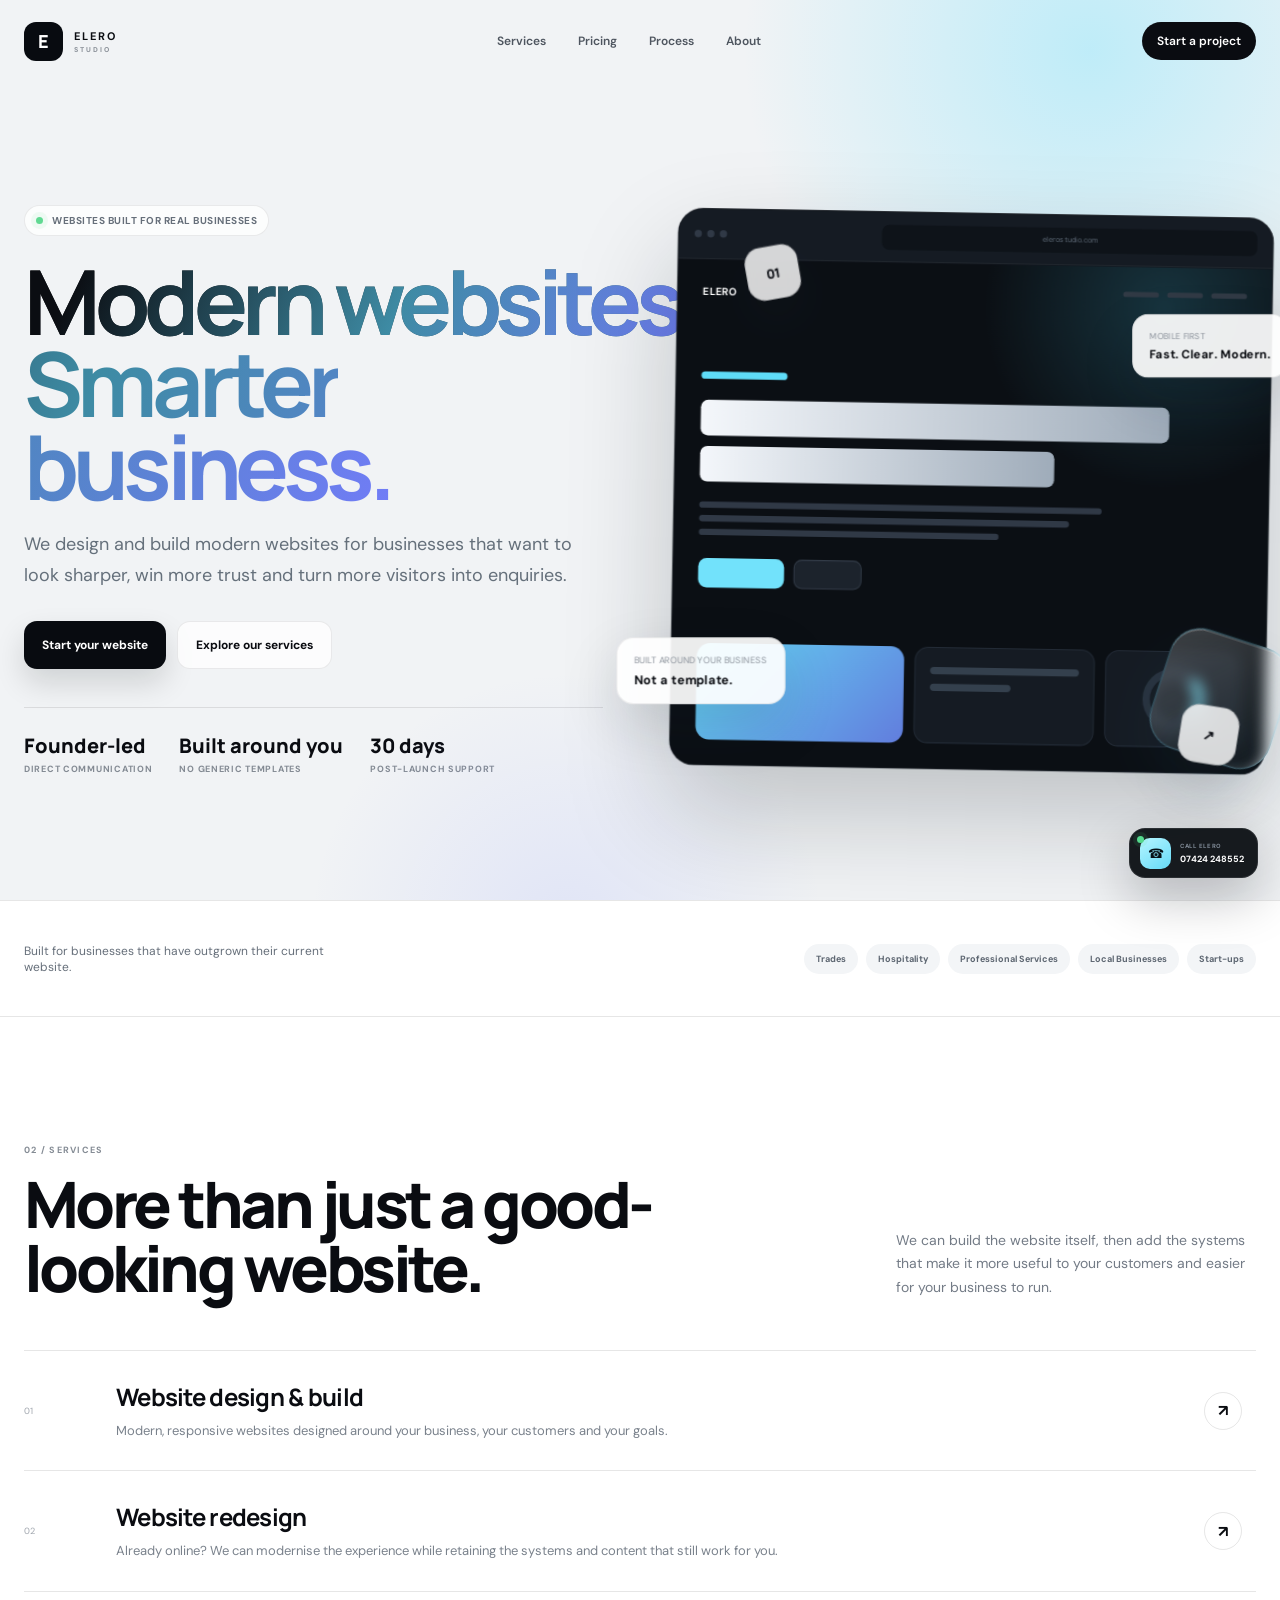
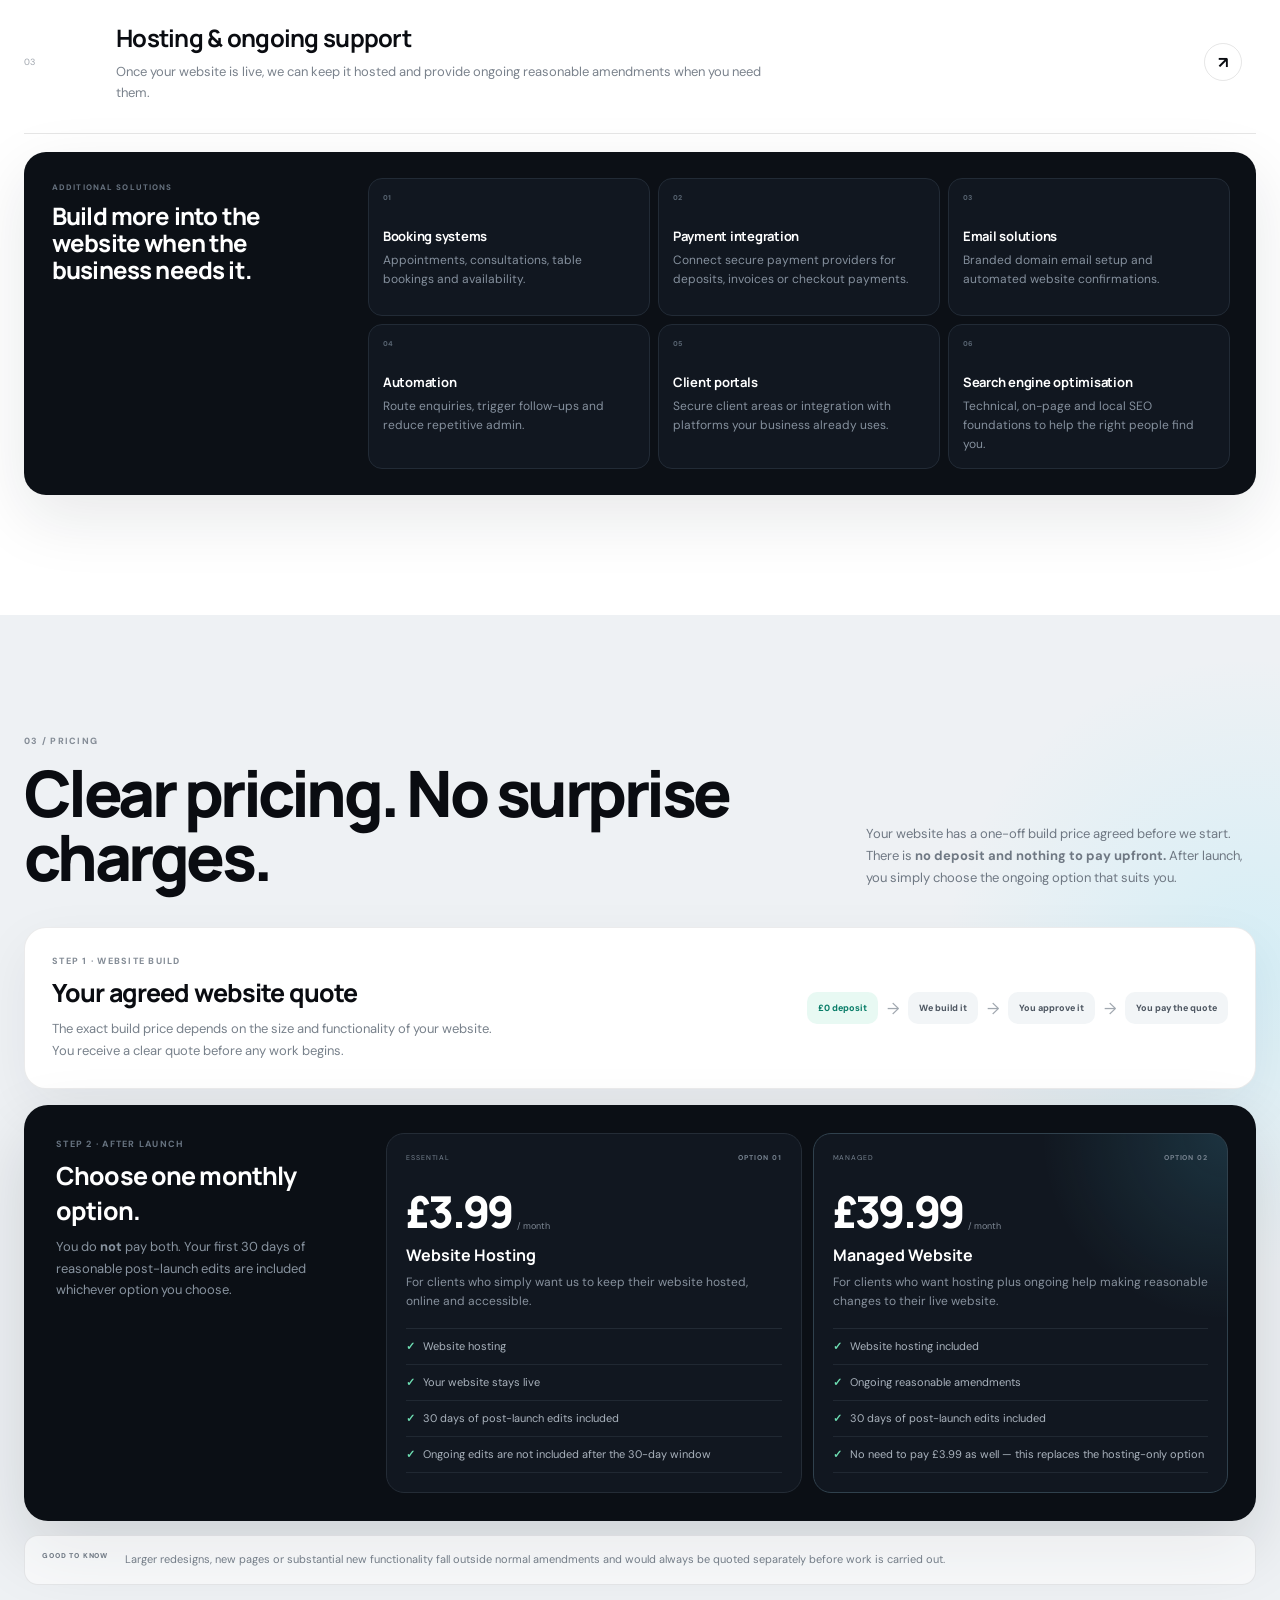
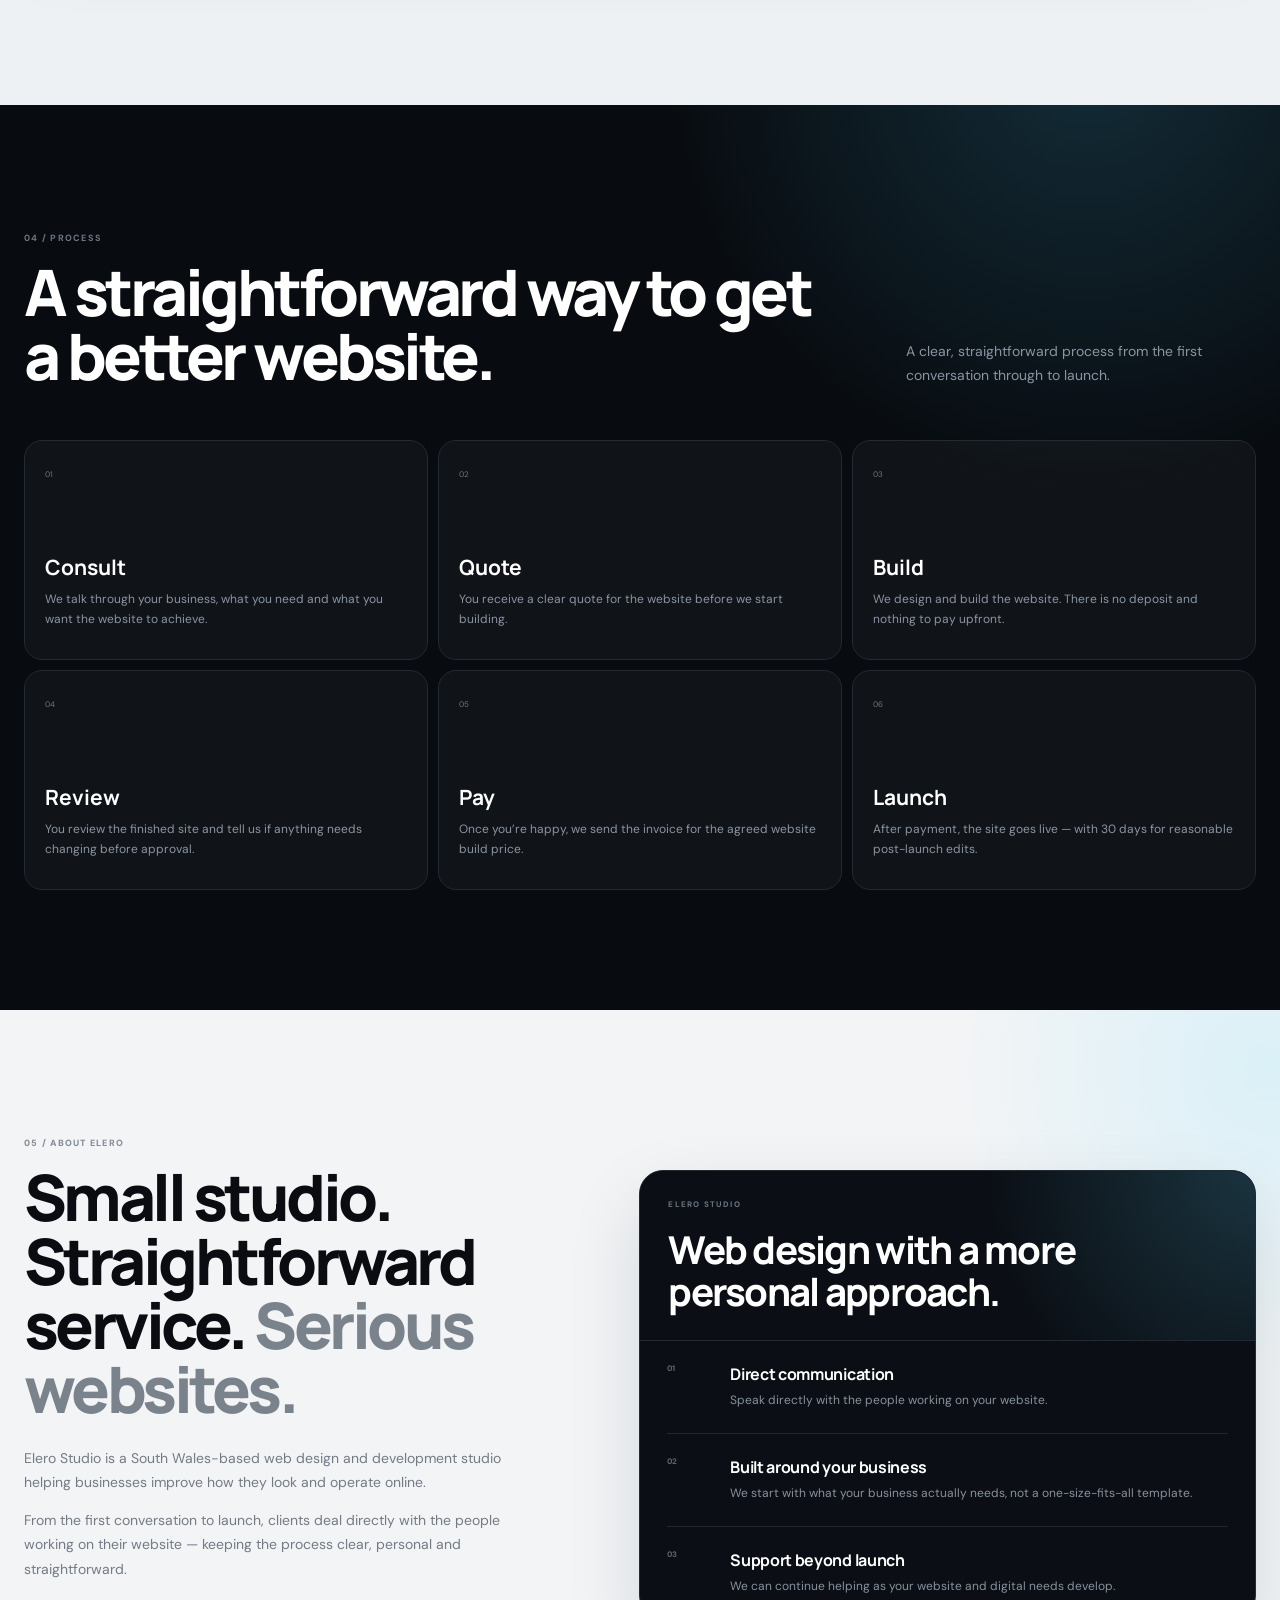
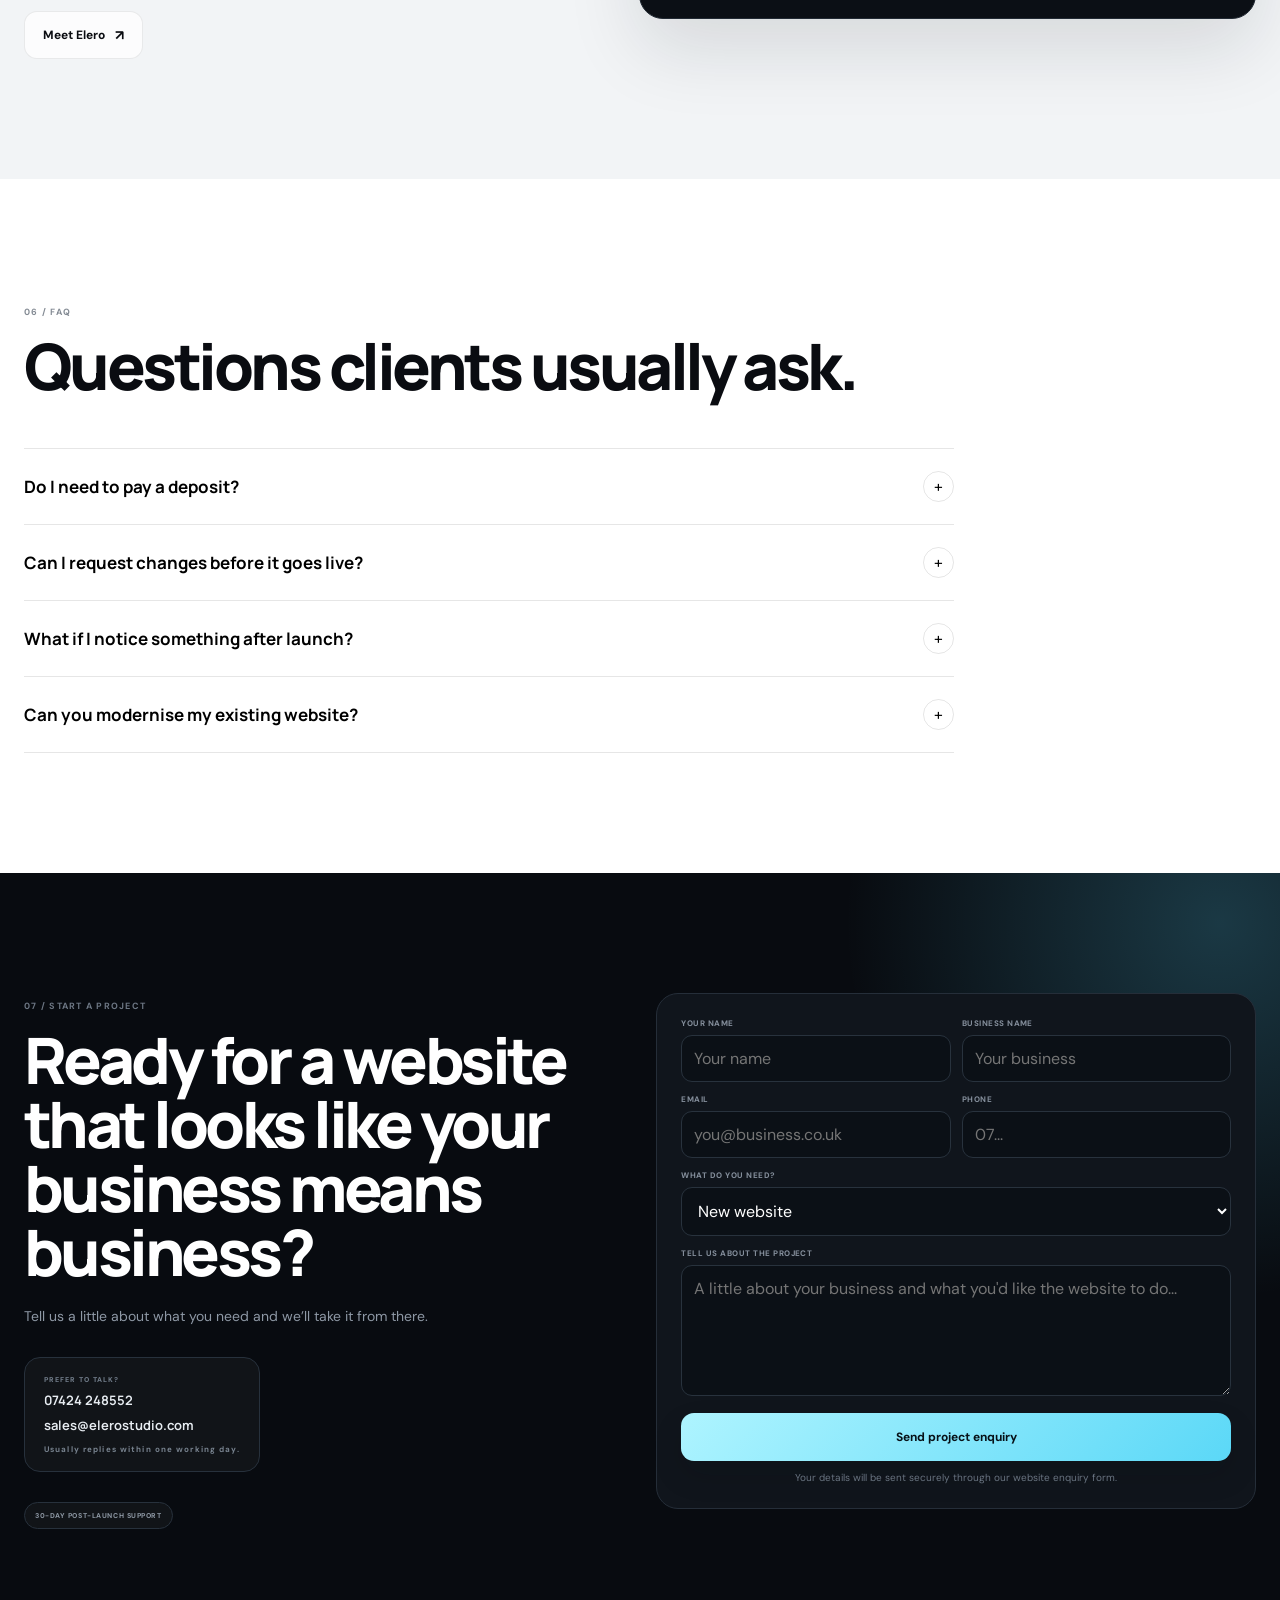
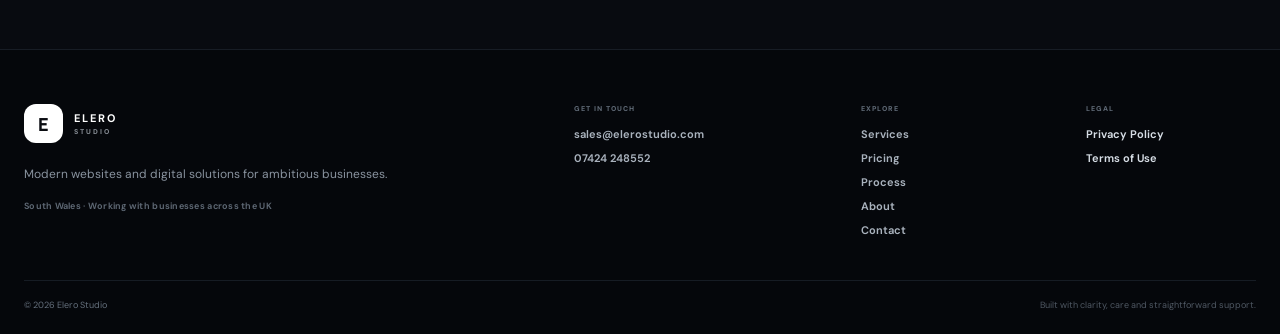
==== commit b069152d: "hero" ====
--- a/index.html
+++ b/index.html
@@ -69,10 +69,10 @@
       <div class="container hero-grid">
         <div class="hero-copy reveal">
           <div class="eyebrow"><i></i> Websites built for real businesses</div>
-          <h1>Websites that make <span class="hero-gradient"><span class="hero-word">businesses</span> look better.</span></h1>
+          <h1><span class="hero-gradient"><span class="hero-word">Modern websites.</span> Smarter business.</span></h1>
           <p>We design and build modern websites for businesses that want to look sharper, win more trust and turn more visitors into enquiries.</p>
-          <div class="hero-actions"><a href="#contact" class="button primary">Start your website</a><a href="#work" class="button secondary">See what we build</a></div>
-          <div class="proof"><div><strong>£0</strong><small>Deposit</small></div><div><strong>£0</strong><small>Upfront fees</small></div><div><strong>30 days</strong><small>Post-launch edits</small></div></div>
+          <div class="hero-actions"><a href="#contact" class="button primary">Start your website</a><a href="#services" class="button secondary">Explore our services</a></div>
+          <div class="proof"><div><strong>Founder-led</strong><small>Direct communication</small></div><div><strong>Built around you</strong><small>No generic templates</small></div><div><strong>30 days</strong><small>Post-launch support</small></div></div>
         </div>
 
         <div class="hero-visual reveal delay" id="hero3d"><div class="hero-3d-scene" id="hero3dScene"><div class="glass-plane plane-one"></div><div class="glass-plane plane-two"></div>
@@ -94,14 +94,6 @@
 
     <section class="trust"><div class="container trust-inner"><p>Built for businesses that have outgrown their current website.</p><div><span>Trades</span><span>Hospitality</span><span>Professional Services</span><span>Local Businesses</span><span>Start-ups</span></div></div></section>
 
-    <section class="section work" id="work"><div class="container">
-      <div class="heading split reveal"><div><small>01 / WORK</small><h2>We make ordinary businesses look <span>seriously good.</span></h2></div><p>Clean design, clear messaging and a website that feels like it belongs to a business people can trust.</p></div>
-      <div class="work-grid">
-        <article class="project reveal"><div class="project-window"><div class="project-top"><span>Your Company</span><div><i></i><i></i><i></i></div></div><div class="project-screen scaffold"><small>YOUR BUSINESS. PRESENTED PROPERLY.</small><h3>A stronger first<br>impression online.</h3><div class="pills"><span>Services</span><span>Enquiries</span><span>Built for mobile</span></div></div></div><div class="project-meta"><div><small>CONCEPT</small><strong>Your Company</strong></div><div><small>TYPE</small><strong>Local Business Website</strong></div><span>↗</span></div></article>
-        <article class="project reveal"><div class="project-window"><div class="project-top"><span>Hospitality Concept</span><div><i></i><i></i><i></i></div></div><div class="project-screen hospitality"><small>GOOD FOOD. GOOD PEOPLE.</small><h3>Make every visit<br>feel worth it.</h3><b>BOOK A TABLE</b></div></div><div class="project-meta"><div><small>CONCEPT</small><strong>Hospitality</strong></div><span>↗</span></div></article>
-      </div>
-    </div></section>
-
     <section class="section services" id="services"><div class="container">
       <div class="heading split reveal">
         <div><small>02 / SERVICES</small><h2>More than just a good-looking website.</h2></div>
@@ -216,7 +208,7 @@
     </div></section>
 
     <section class="section process" id="process"><div class="container">
-      <div class="process-head reveal"><div><small>04 / PROCESS</small><h2>A straightforward way to get a better website.</h2></div><p>No confusing agency process. No deposit. No paying before you’ve seen what we’ve built.</p></div>
+      <div class="process-head reveal"><div><small>04 / PROCESS</small><h2>A straightforward way to get a better website.</h2></div><p>A clear, straightforward process from the first conversation through to launch.</p></div>
       <div class="process-grid">
         <article class="reveal"><span>01</span><h3>Consult</h3><p>We talk through your business, what you need and what you want the website to achieve.</p></article>
         <article class="reveal"><span>02</span><h3>Quote</h3><p>You receive a clear quote for the website before we start building.</p></article>
@@ -265,7 +257,7 @@
           <a href="mailto:sales@elerostudio.com">sales@elerostudio.com</a>
           <small>Usually replies within one working day.</small>
         </div>
-        <div class="mini-proof"><span>NO DEPOSIT</span><span>NO UPFRONT FEES</span><span>30-DAY EDIT WINDOW</span></div></div>
+        <div class="mini-proof"><span>30-DAY POST-LAUNCH SUPPORT</span></div></div>
       <form
         class="contact-form reveal delay"
         id="contactForm"
--- a/style.css
+++ b/style.css
@@ -1030,3 +1030,103 @@
     margin-top:8px;
   }
 }
+
+/* ===========================
+   STEP 3 — READABILITY PASS
+   Remove this entire block to revert.
+   =========================== */
+
+/* Core service descriptions */
+.service-row p{
+  font-size:13px;
+  line-height:1.65;
+}
+
+/* Additional solution cards */
+.solution-card p{
+  font-size:12px;
+  line-height:1.6;
+}
+
+/* Pricing supporting copy */
+.build-price-card p,
+.pricing-choice-copy p{
+  font-size:13px;
+  line-height:1.65;
+}
+
+.price-plan>p{
+  min-height:0;
+  font-size:12px;
+  line-height:1.6;
+}
+
+.price-plan li{
+  font-size:11px;
+  line-height:1.55;
+}
+
+.pricing-note p{
+  font-size:11px;
+  line-height:1.6;
+}
+
+/* Process */
+.process-grid p{
+  font-size:12px;
+  line-height:1.65;
+}
+
+/* About / trust copy */
+.about-trust-list p,
+.why-list p{
+  font-size:12px;
+  line-height:1.65;
+}
+
+/* FAQ answers */
+.faq-item p{
+  font-size:13px;
+  line-height:1.7;
+}
+
+/* Contact form helper text */
+.form-note{
+  font-size:10px!important;
+}
+
+/* Footer */
+.footer-brand-block p{
+  font-size:12px;
+}
+
+.footer-brand-block>span{
+  font-size:9px;
+}
+
+.footer-column a{
+  font-size:11px;
+}
+
+.site-footer .footer-bottom{
+  font-size:9px;
+}
+
+@media(max-width:820px){
+  .service-row p,
+  .solution-card p,
+  .build-price-card p,
+  .pricing-choice-copy p,
+  .price-plan>p,
+  .process-grid p,
+  .about-trust-list p,
+  .why-list p,
+  .faq-item p{
+    font-size:13px;
+  }
+
+  .price-plan li{
+    font-size:12px;
+  }
+}
+
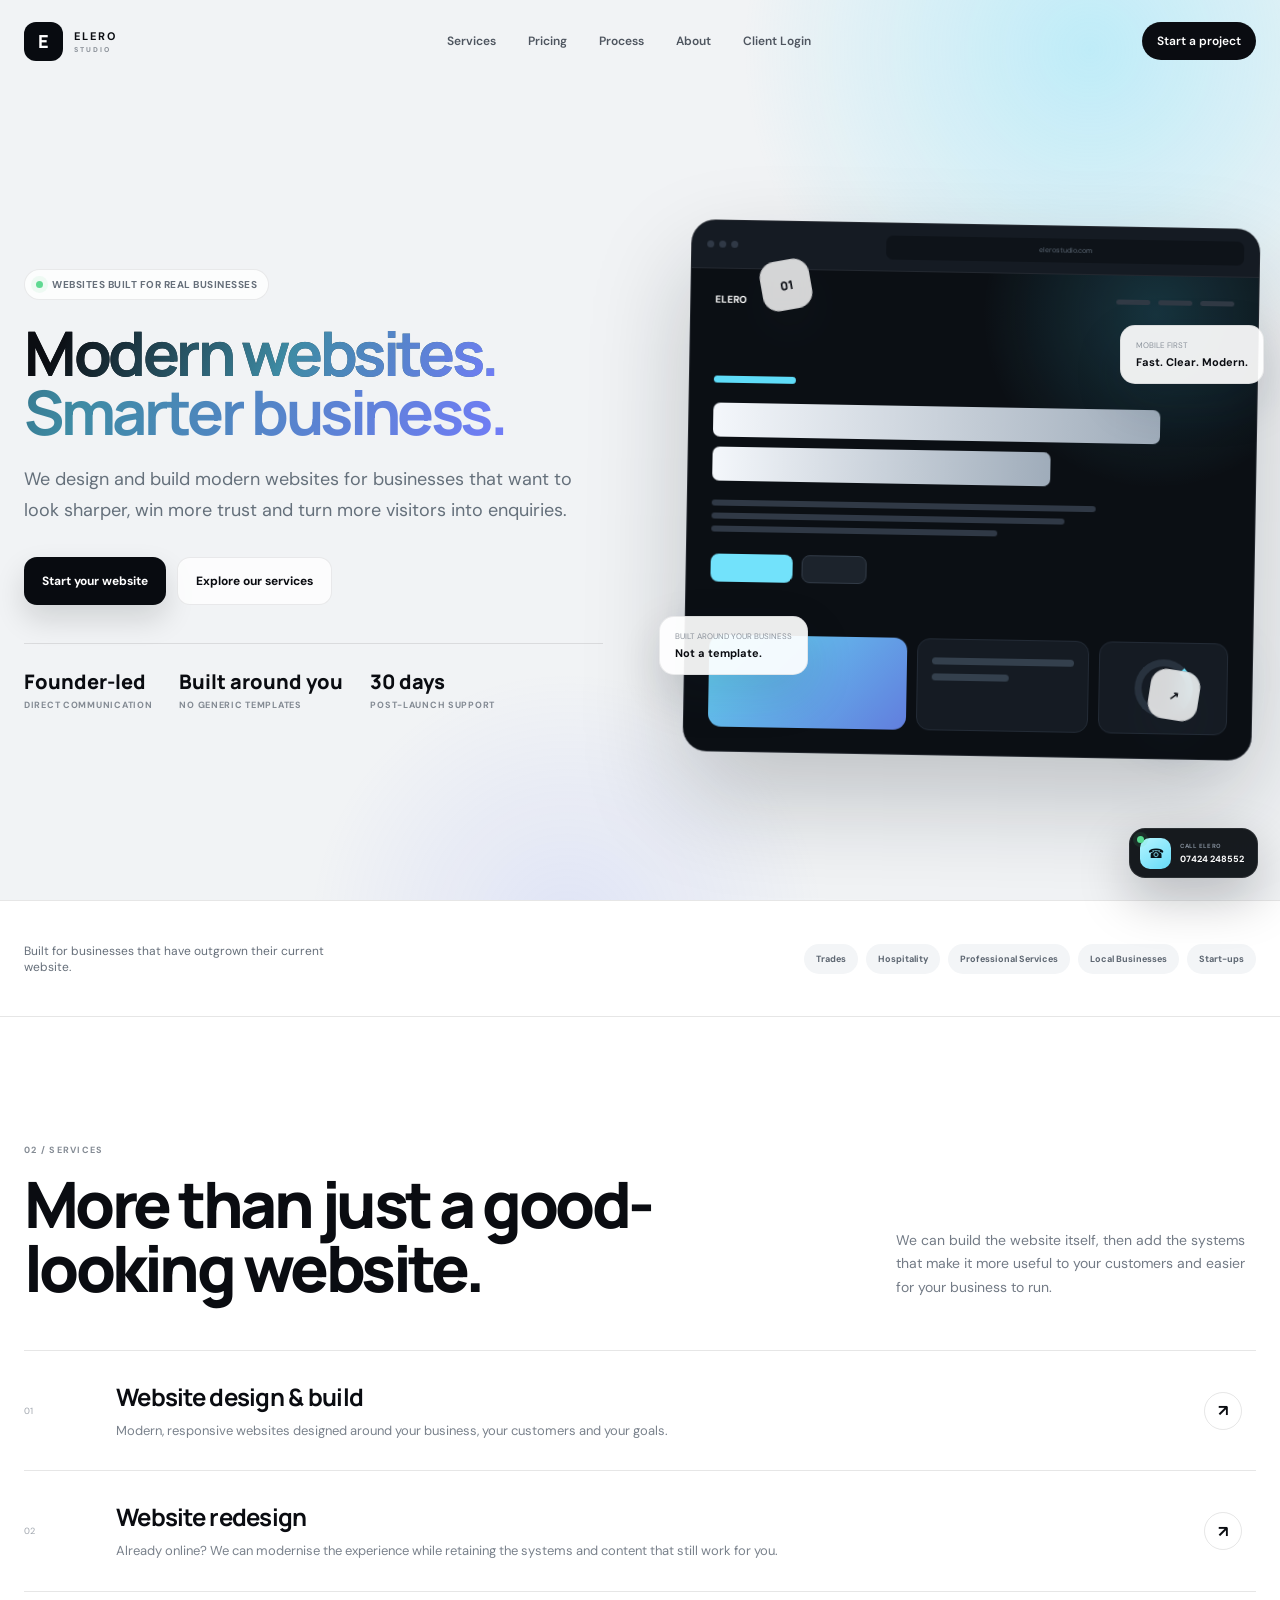
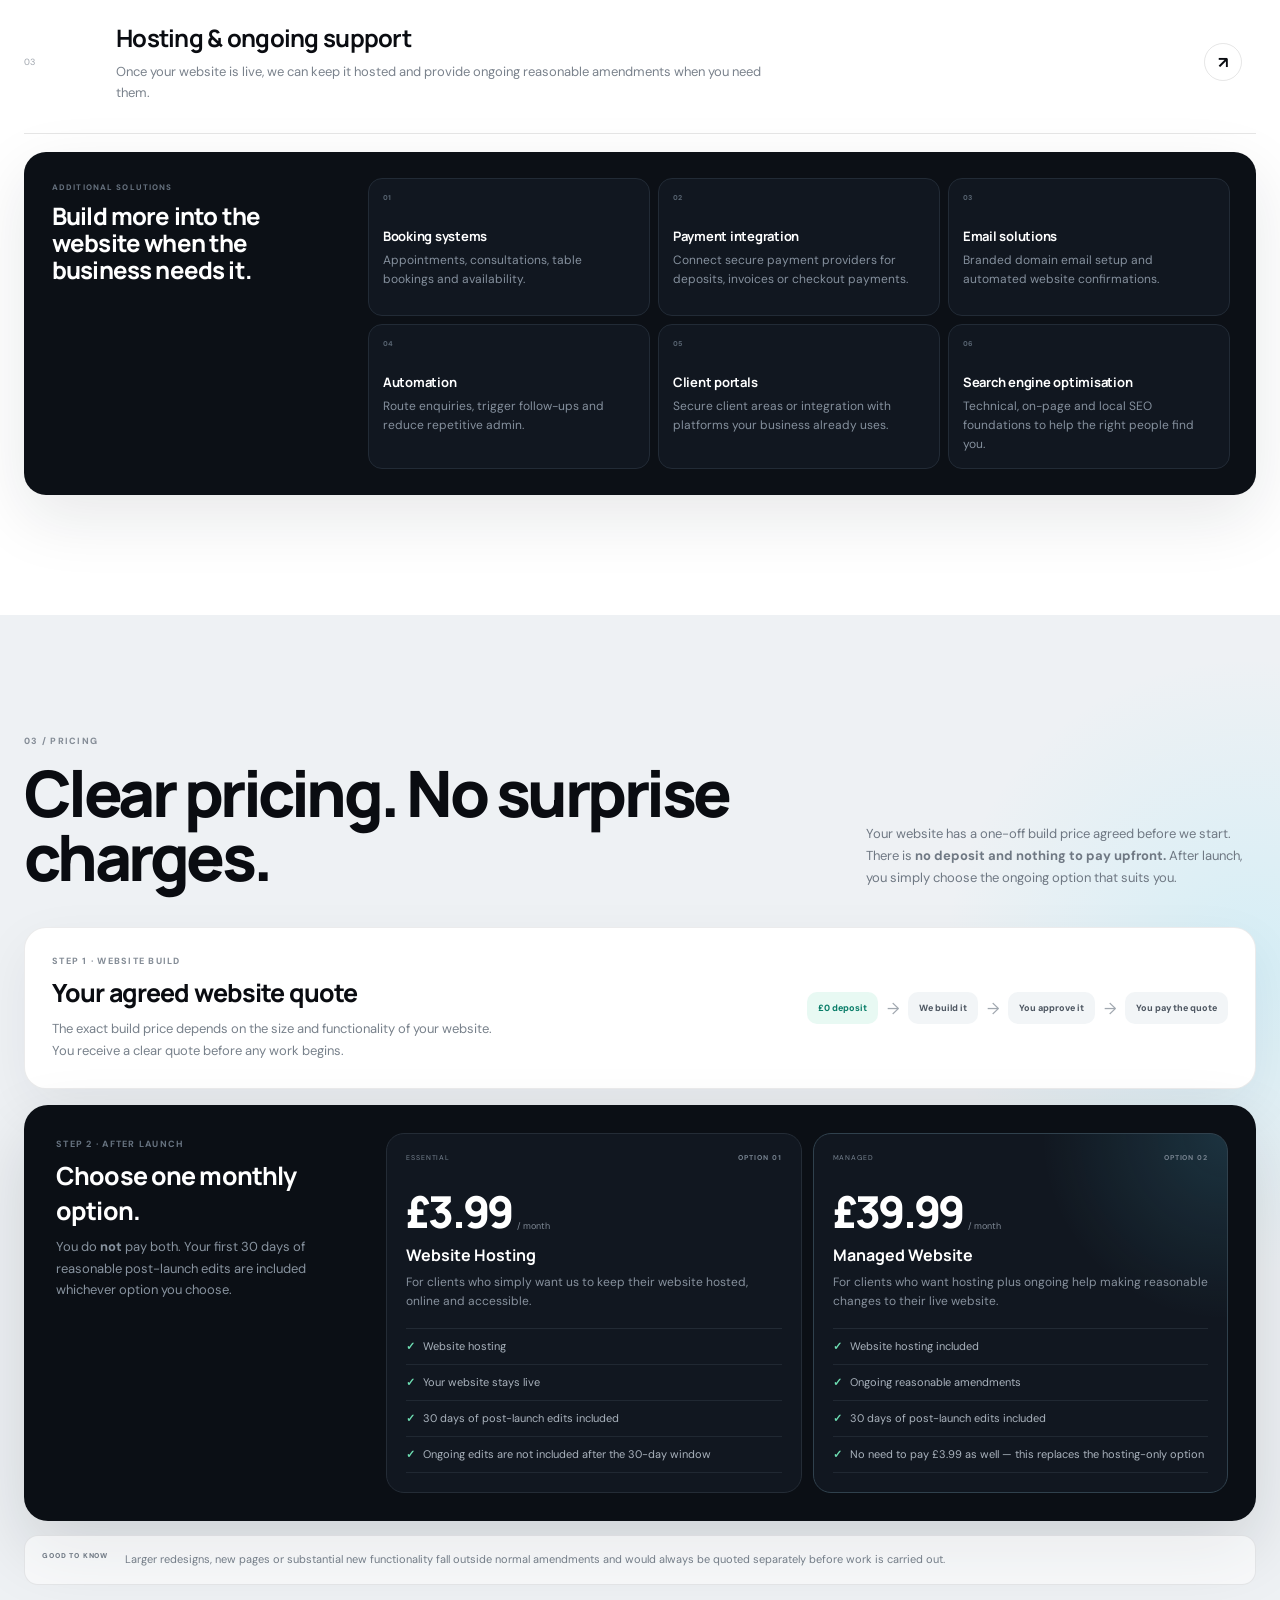
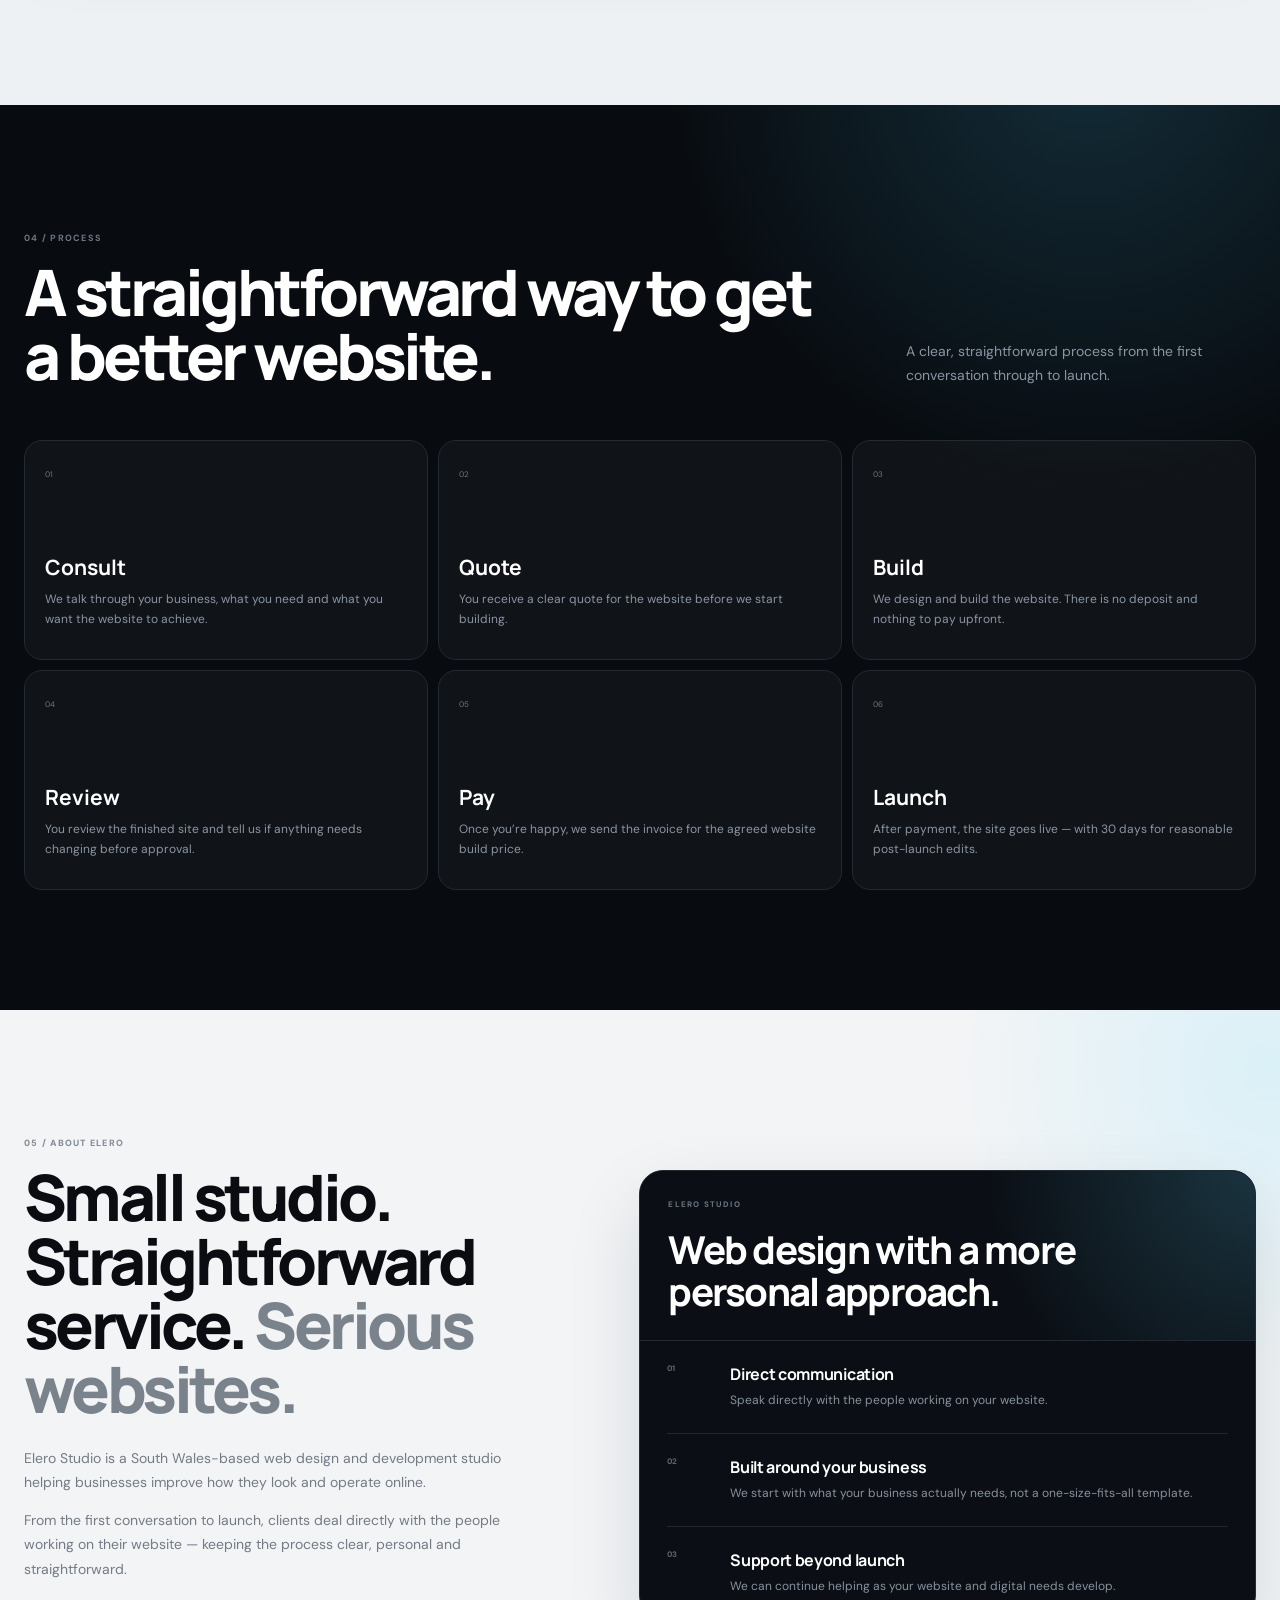
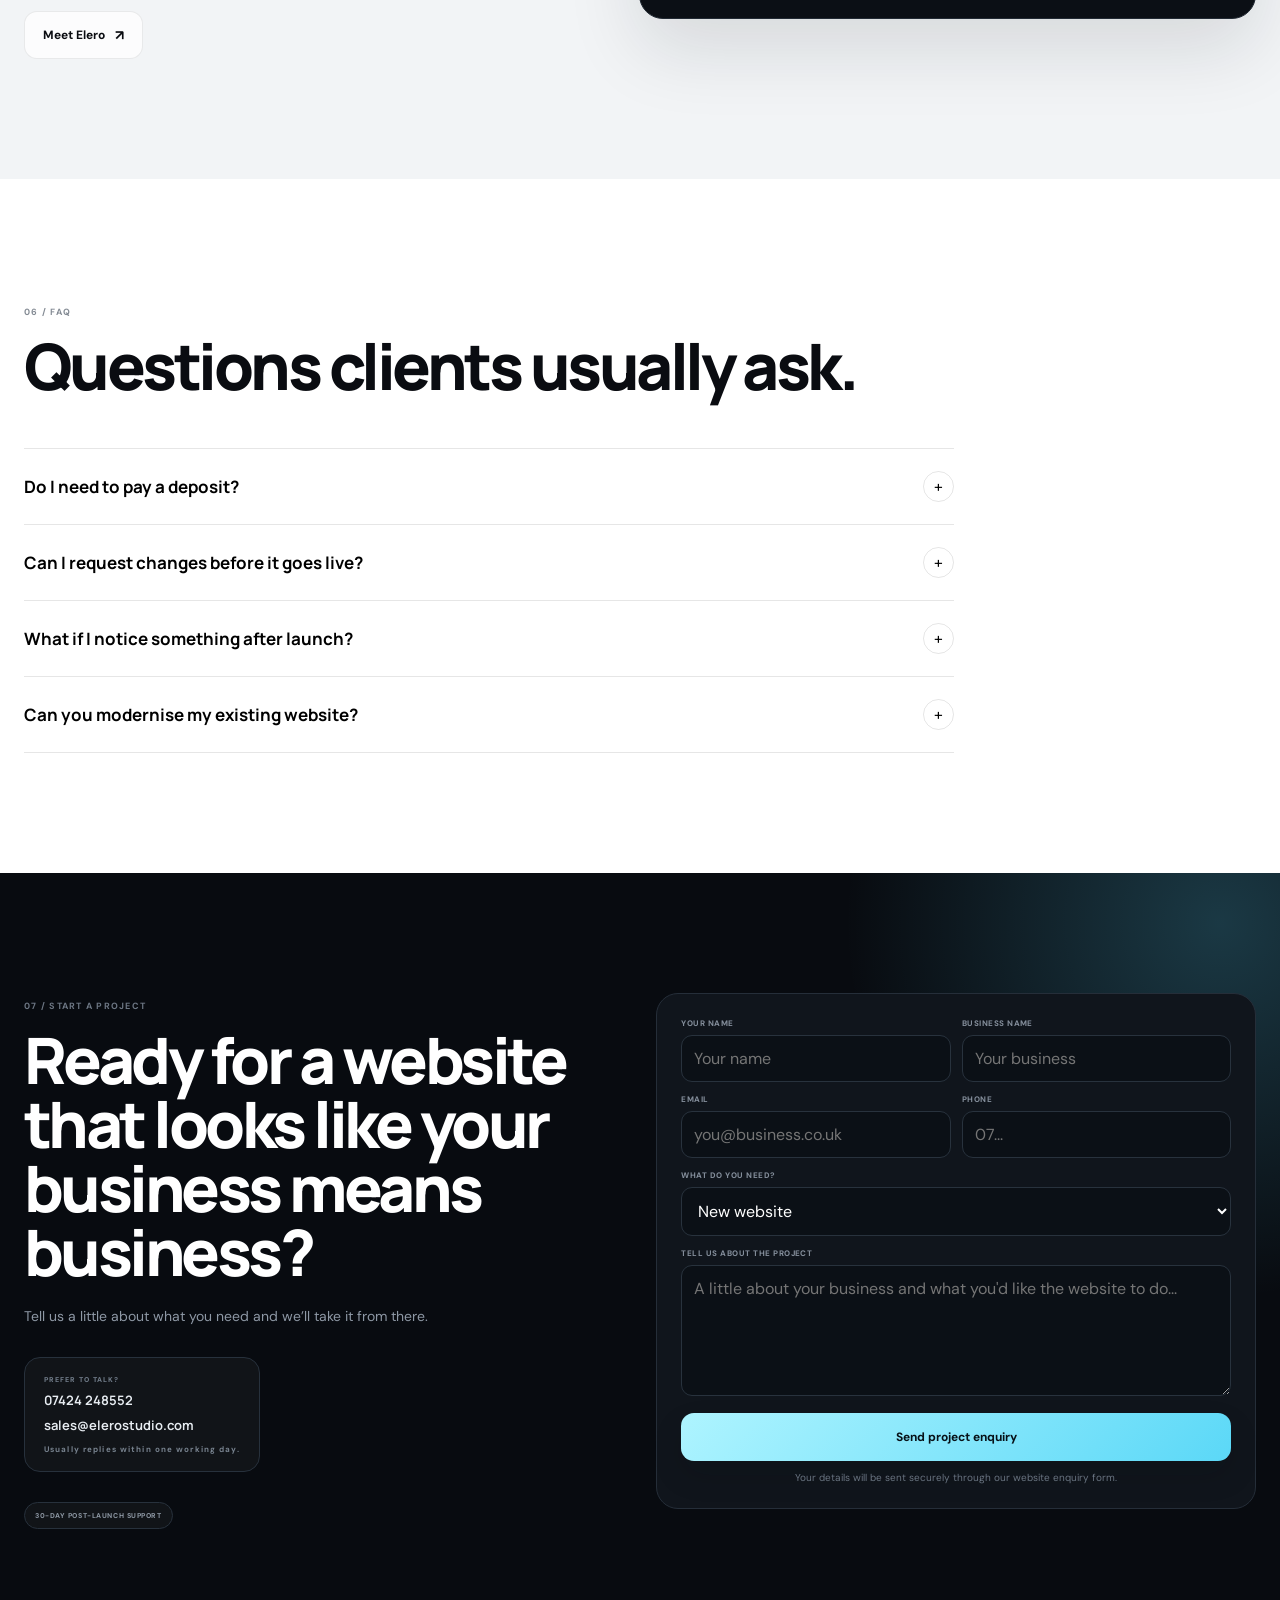
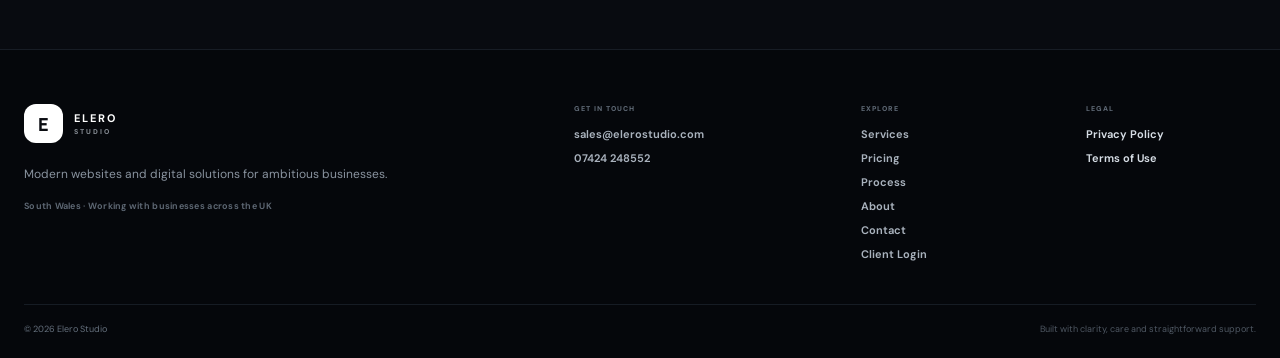
==== commit d96c60ca: "Update index.html" ====
--- a/index.html
+++ b/index.html
@@ -1,31 +1,110 @@
 <!doctype html>
 <html lang="en">
+
 <head>
   <meta charset="utf-8">
-  <meta name="viewport" content="width=device-width,initial-scale=1">
-  <meta name="description" content="Elero Studio builds modern websites for businesses, with booking systems, payments, automation, SEO and digital solutions tailored to your needs.">
-  <title>Elero Studio | Web Design, Development & Digital Solutions</title>
-  <link rel="preconnect" href="https://fonts.googleapis.com">
-  <link rel="preconnect" href="https://fonts.gstatic.com" crossorigin>
-  <link href="https://fonts.googleapis.com/css2?family=DM+Sans:wght@400;500;600;700&family=Manrope:wght@400;500;600;700;800&display=swap" rel="stylesheet">
-
-  <meta name="robots" content="index,follow,max-image-preview:large,max-snippet:160">
-  <link rel="canonical" href="https://elerostudio.com/">
-
-  <meta property="og:type" content="website">
-  <meta property="og:site_name" content="Elero Studio">
-  <meta property="og:title" content="Elero Studio | Web Design, Development & Digital Solutions">
-  <meta property="og:description" content="Modern websites and digital solutions built around ambitious businesses.">
-  <meta property="og:url" content="https://elerostudio.com/">
-  <meta property="og:image" content="https://elerostudio.com/social-preview.png">
-
-  <meta name="twitter:card" content="summary_large_image">
-  <meta name="twitter:title" content="Elero Studio | Web Design, Development & Digital Solutions">
-  <meta name="twitter:description" content="Modern websites and digital solutions built around ambitious businesses.">
-  <meta name="twitter:image" content="https://elerostudio.com/social-preview.png">
-
-  <link rel="icon" type="image/png" sizes="512x512" href="/favicon.png">
-  <link rel="apple-touch-icon" href="/favicon.png">
+
+  <meta
+    name="viewport"
+    content="width=device-width,initial-scale=1"
+  >
+
+  <meta
+    name="description"
+    content="Elero Studio builds modern websites for businesses, with booking systems, payments, automation, SEO and digital solutions tailored to your needs."
+  >
+
+  <title>
+    Elero Studio | Web Design, Development & Digital Solutions
+  </title>
+
+  <link
+    rel="preconnect"
+    href="https://fonts.googleapis.com"
+  >
+
+  <link
+    rel="preconnect"
+    href="https://fonts.gstatic.com"
+    crossorigin
+  >
+
+  <link
+    href="https://fonts.googleapis.com/css2?family=DM+Sans:wght@400;500;600;700&family=Manrope:wght@400;500;600;700;800&display=swap"
+    rel="stylesheet"
+  >
+
+  <meta
+    name="robots"
+    content="index,follow,max-image-preview:large,max-snippet:160"
+  >
+
+  <link
+    rel="canonical"
+    href="https://elerostudio.com/"
+  >
+
+  <meta
+    property="og:type"
+    content="website"
+  >
+
+  <meta
+    property="og:site_name"
+    content="Elero Studio"
+  >
+
+  <meta
+    property="og:title"
+    content="Elero Studio | Web Design, Development & Digital Solutions"
+  >
+
+  <meta
+    property="og:description"
+    content="Modern websites and digital solutions built around ambitious businesses."
+  >
+
+  <meta
+    property="og:url"
+    content="https://elerostudio.com/"
+  >
+
+  <meta
+    property="og:image"
+    content="https://elerostudio.com/social-preview.png"
+  >
+
+  <meta
+    name="twitter:card"
+    content="summary_large_image"
+  >
+
+  <meta
+    name="twitter:title"
+    content="Elero Studio | Web Design, Development & Digital Solutions"
+  >
+
+  <meta
+    name="twitter:description"
+    content="Modern websites and digital solutions built around ambitious businesses."
+  >
+
+  <meta
+    name="twitter:image"
+    content="https://elerostudio.com/social-preview.png"
+  >
+
+  <link
+    rel="icon"
+    type="image/png"
+    sizes="512x512"
+    href="/favicon.png"
+  >
+
+  <link
+    rel="apple-touch-icon"
+    href="/favicon.png"
+  >
 
   <script type="application/ld+json">
   {
@@ -51,306 +130,1731 @@
   }
   </script>
 
-  <link rel="stylesheet" href="style.css">
+  <link
+    rel="stylesheet"
+    href="style.css"
+  >
 </head>
+
 <body>
-  <header class="site-header" id="top" data-nosnippet>
+
+  <header
+    class="site-header"
+    id="top"
+    data-nosnippet
+  >
+
     <div class="container nav-wrap">
-      <a class="brand" href="#top"><span class="brand-mark">E</span><span><strong>ELERO</strong><small>STUDIO</small></span></a>
-      <nav class="desktop-nav"><a href="#services">Services</a><a href="#pricing">Pricing</a><a href="#process">Process</a><a href="about.html">About</a></nav>
-      <div class="nav-actions"><a class="nav-cta" href="#contact">Start a project</a><button class="menu-button" id="menuButton" aria-label="Open menu"><span></span><span></span></button></div>
+
+      <a
+        class="brand"
+        href="#top"
+      >
+
+        <span class="brand-mark">
+          E
+        </span>
+
+        <span>
+
+          <strong>
+            ELERO
+          </strong>
+
+          <small>
+            STUDIO
+          </small>
+
+        </span>
+
+      </a>
+
+      <nav class="desktop-nav">
+
+        <a href="#services">
+          Services
+        </a>
+
+        <a href="#pricing">
+          Pricing
+        </a>
+
+        <a href="#process">
+          Process
+        </a>
+
+        <a href="about.html">
+          About
+        </a>
+
+        <a href="https://portal.elerostudio.com/portal/login">
+          Client Login
+        </a>
+
+      </nav>
+
+      <div class="nav-actions">
+
+        <a
+          class="nav-cta"
+          href="#contact"
+        >
+          Start a project
+        </a>
+
+        <button
+          class="menu-button"
+          id="menuButton"
+          aria-label="Open menu"
+        >
+
+          <span></span>
+          <span></span>
+
+        </button>
+
+      </div>
+
     </div>
-    <div class="mobile-menu" id="mobileMenu"><a href="#services">Services</a><a href="#pricing">Pricing</a><a href="#process">Process</a><a href="about.html">About</a><a class="mobile-cta" href="#contact">Start a project</a></div>
+
+    <div
+      class="mobile-menu"
+      id="mobileMenu"
+    >
+
+      <a href="#services">
+        Services
+      </a>
+
+      <a href="#pricing">
+        Pricing
+      </a>
+
+      <a href="#process">
+        Process
+      </a>
+
+      <a href="about.html">
+        About
+      </a>
+
+      <a href="https://portal.elerostudio.com/portal/login">
+        Client Login
+      </a>
+
+      <a
+        class="mobile-cta"
+        href="#contact"
+      >
+        Start a project
+      </a>
+
+    </div>
+
   </header>
 
   <main>
+
     <section class="hero">
-      <div class="glow glow-a"></div><div class="glow glow-b"></div>
+
+      <div class="glow glow-a"></div>
+      <div class="glow glow-b"></div>
+
       <div class="container hero-grid">
+
         <div class="hero-copy reveal">
-          <div class="eyebrow"><i></i> Websites built for real businesses</div>
-          <h1><span class="hero-gradient"><span class="hero-word">Modern websites.</span> Smarter business.</span></h1>
-          <p>We design and build modern websites for businesses that want to look sharper, win more trust and turn more visitors into enquiries.</p>
-          <div class="hero-actions"><a href="#contact" class="button primary">Start your website</a><a href="#services" class="button secondary">Explore our services</a></div>
-          <div class="proof"><div><strong>Founder-led</strong><small>Direct communication</small></div><div><strong>Built around you</strong><small>No generic templates</small></div><div><strong>30 days</strong><small>Post-launch support</small></div></div>
+
+          <div class="eyebrow">
+
+            <i></i>
+
+            Websites built for real businesses
+
+          </div>
+
+          <h1>
+
+            <span class="hero-gradient">
+
+              <span class="hero-word">
+                Modern websites.
+              </span>
+
+              Smarter business.
+
+            </span>
+
+          </h1>
+
+          <p>
+
+            We design and build modern websites
+            for businesses that want to look
+            sharper, win more trust and turn
+            more visitors into enquiries.
+
+          </p>
+
+          <div class="hero-actions">
+
+            <a
+              href="#contact"
+              class="button primary"
+            >
+              Start your website
+            </a>
+
+            <a
+              href="#services"
+              class="button secondary"
+            >
+              Explore our services
+            </a>
+
+          </div>
+
+          <div class="proof">
+
+            <div>
+
+              <strong>
+                Founder-led
+              </strong>
+
+              <small>
+                Direct communication
+              </small>
+
+            </div>
+
+            <div>
+
+              <strong>
+                Built around you
+              </strong>
+
+              <small>
+                No generic templates
+              </small>
+
+            </div>
+
+            <div>
+
+              <strong>
+                30 days
+              </strong>
+
+              <small>
+                Post-launch support
+              </small>
+
+            </div>
+
+          </div>
+
         </div>
 
-        <div class="hero-visual reveal delay" id="hero3d"><div class="hero-3d-scene" id="hero3dScene"><div class="glass-plane plane-one"></div><div class="glass-plane plane-two"></div>
-          <div class="browser">
-            <div class="browser-top"><div class="dots"><i></i><i></i><i></i></div><div class="address">elerostudio.com</div></div>
-            <div class="browser-body">
-              <div class="mock-nav"><b>ELERO</b><div><span></span><span></span><span></span></div></div>
-              <div class="mock-hero"><em></em><div class="mock-title"><i></i><i></i></div><div class="mock-copy"><i></i><i></i><i></i></div><div class="mock-buttons"><i></i><i></i></div></div>
-              <div class="mock-grid"><div class="mock-card cyan"></div><div class="mock-card lines"></div><div class="mock-card ring"></div></div>
+        <div
+          class="hero-visual reveal delay"
+          id="hero3d"
+        >
+
+          <div
+            class="hero-3d-scene"
+            id="hero3dScene"
+          >
+
+            <div class="glass-plane plane-one"></div>
+            <div class="glass-plane plane-two"></div>
+
+            <div class="browser">
+
+              <div class="browser-top">
+
+                <div class="dots">
+                  <i></i>
+                  <i></i>
+                  <i></i>
+                </div>
+
+                <div class="address">
+                  elerostudio.com
+                </div>
+
+              </div>
+
+              <div class="browser-body">
+
+                <div class="mock-nav">
+
+                  <b>
+                    ELERO
+                  </b>
+
+                  <div>
+                    <span></span>
+                    <span></span>
+                    <span></span>
+                  </div>
+
+                </div>
+
+                <div class="mock-hero">
+
+                  <em></em>
+
+                  <div class="mock-title">
+                    <i></i>
+                    <i></i>
+                  </div>
+
+                  <div class="mock-copy">
+                    <i></i>
+                    <i></i>
+                    <i></i>
+                  </div>
+
+                  <div class="mock-buttons">
+                    <i></i>
+                    <i></i>
+                  </div>
+
+                </div>
+
+                <div class="mock-grid">
+
+                  <div class="mock-card cyan"></div>
+                  <div class="mock-card lines"></div>
+                  <div class="mock-card ring"></div>
+
+                </div>
+
+              </div>
+
             </div>
+
+            <div class="float-card one">
+
+              <small>
+                BUILT AROUND YOUR BUSINESS
+              </small>
+
+              <strong>
+                Not a template.
+              </strong>
+
+            </div>
+
+            <div class="float-card two">
+
+              <small>
+                MOBILE FIRST
+              </small>
+
+              <strong>
+                Fast. Clear. Modern.
+              </strong>
+
+            </div>
+
+            <div class="depth-chip depth-chip-one">
+              01
+            </div>
+
+            <div class="depth-chip depth-chip-two">
+              ↗
+            </div>
+
           </div>
-          <div class="float-card one"><small>BUILT AROUND YOUR BUSINESS</small><strong>Not a template.</strong></div>
-          <div class="float-card two"><small>MOBILE FIRST</small><strong>Fast. Clear. Modern.</strong></div>
-          <div class="depth-chip depth-chip-one">01</div>
-          <div class="depth-chip depth-chip-two">↗</div>
-        </div></div>
+
+        </div>
+
       </div>
+
     </section>
 
-    <section class="trust"><div class="container trust-inner"><p>Built for businesses that have outgrown their current website.</p><div><span>Trades</span><span>Hospitality</span><span>Professional Services</span><span>Local Businesses</span><span>Start-ups</span></div></div></section>
-
-    <section class="section services" id="services"><div class="container">
-      <div class="heading split reveal">
-        <div><small>02 / SERVICES</small><h2>More than just a good-looking website.</h2></div>
-        <p>We can build the website itself, then add the systems that make it more useful to your customers and easier for your business to run.</p>
+    <section class="trust">
+
+      <div class="container trust-inner">
+
+        <p>
+          Built for businesses that have
+          outgrown their current website.
+        </p>
+
+        <div>
+
+          <span>
+            Trades
+          </span>
+
+          <span>
+            Hospitality
+          </span>
+
+          <span>
+            Professional Services
+          </span>
+
+          <span>
+            Local Businesses
+          </span>
+
+          <span>
+            Start-ups
+          </span>
+
+        </div>
+
       </div>
 
-      <div class="service-list core-services">
-        <article class="service-row reveal"><span>01</span><div><h3>Website design & build</h3><p>Modern, responsive websites designed around your business, your customers and your goals.</p></div><b>↗</b></article>
-        <article class="service-row reveal"><span>02</span><div><h3>Website redesign</h3><p>Already online? We can modernise the experience while retaining the systems and content that still work for you.</p></div><b>↗</b></article>
-        <article class="service-row reveal"><span>03</span><div><h3>Hosting & ongoing support</h3><p>Once your website is live, we can keep it hosted and provide ongoing reasonable amendments when you need them.</p></div><b>↗</b></article>
+    </section>
+
+    <section
+      class="section services"
+      id="services"
+    >
+
+      <div class="container">
+
+        <div class="heading split reveal">
+
+          <div>
+
+            <small>
+              02 / SERVICES
+            </small>
+
+            <h2>
+              More than just a good-looking website.
+            </h2>
+
+          </div>
+
+          <p>
+
+            We can build the website itself,
+            then add the systems that make
+            it more useful to your customers
+            and easier for your business to run.
+
+          </p>
+
+        </div>
+
+        <div class="service-list core-services">
+
+          <article class="service-row reveal">
+
+            <span>
+              01
+            </span>
+
+            <div>
+
+              <h3>
+                Website design & build
+              </h3>
+
+              <p>
+                Modern, responsive websites
+                designed around your business,
+                your customers and your goals.
+              </p>
+
+            </div>
+
+            <b>
+              ↗
+            </b>
+
+          </article>
+
+          <article class="service-row reveal">
+
+            <span>
+              02
+            </span>
+
+            <div>
+
+              <h3>
+                Website redesign
+              </h3>
+
+              <p>
+                Already online? We can modernise
+                the experience while retaining
+                the systems and content that
+                still work for you.
+              </p>
+
+            </div>
+
+            <b>
+              ↗
+            </b>
+
+          </article>
+
+          <article class="service-row reveal">
+
+            <span>
+              03
+            </span>
+
+            <div>
+
+              <h3>
+                Hosting & ongoing support
+              </h3>
+
+              <p>
+                Once your website is live,
+                we can keep it hosted and
+                provide ongoing reasonable
+                amendments when you need them.
+              </p>
+
+            </div>
+
+            <b>
+              ↗
+            </b>
+
+          </article>
+
+        </div>
+
+        <div class="solutions-panel reveal">
+
+          <div class="solutions-intro">
+
+            <span>
+              ADDITIONAL SOLUTIONS
+            </span>
+
+            <h3>
+              Build more into the website
+              when the business needs it.
+            </h3>
+
+          </div>
+
+          <div class="solutions-grid">
+
+            <article class="solution-card">
+
+              <span>
+                01
+              </span>
+
+              <div>
+
+                <h4>
+                  Booking systems
+                </h4>
+
+                <p>
+                  Appointments, consultations,
+                  table bookings and availability.
+                </p>
+
+              </div>
+
+            </article>
+
+            <article class="solution-card">
+
+              <span>
+                02
+              </span>
+
+              <div>
+
+                <h4>
+                  Payment integration
+                </h4>
+
+                <p>
+                  Connect secure payment providers
+                  for deposits, invoices or
+                  checkout payments.
+                </p>
+
+              </div>
+
+            </article>
+
+            <article class="solution-card">
+
+              <span>
+                03
+              </span>
+
+              <div>
+
+                <h4>
+                  Email solutions
+                </h4>
+
+                <p>
+                  Branded domain email setup and
+                  automated website confirmations.
+                </p>
+
+              </div>
+
+            </article>
+
+            <article class="solution-card">
+
+              <span>
+                04
+              </span>
+
+              <div>
+
+                <h4>
+                  Automation
+                </h4>
+
+                <p>
+                  Route enquiries, trigger
+                  follow-ups and reduce repetitive
+                  admin.
+                </p>
+
+              </div>
+
+            </article>
+
+            <article class="solution-card">
+
+              <span>
+                05
+              </span>
+
+              <div>
+
+                <h4>
+                  Client portals
+                </h4>
+
+                <p>
+                  Secure client areas or integration
+                  with platforms your business
+                  already uses.
+                </p>
+
+              </div>
+
+            </article>
+
+            <article class="solution-card">
+
+              <span>
+                06
+              </span>
+
+              <div>
+
+                <h4>
+                  Search engine optimisation
+                </h4>
+
+                <p>
+                  Technical, on-page and local SEO
+                  foundations to help the right
+                  people find you.
+                </p>
+
+              </div>
+
+            </article>
+
+          </div>
+
+        </div>
+
       </div>
 
-      <div class="solutions-panel reveal">
-        <div class="solutions-intro">
-          <span>ADDITIONAL SOLUTIONS</span>
-          <h3>Build more into the website when the business needs it.</h3>
+    </section>
+
+    <section
+      class="section pricing"
+      id="pricing"
+    >
+
+      <div class="container">
+
+        <div class="pricing-head reveal">
+
+          <div>
+
+            <small>
+              03 / PRICING
+            </small>
+
+            <h2>
+              Clear pricing. No surprise charges.
+            </h2>
+
+          </div>
+
+          <p>
+
+            Your website has a one-off build
+            price agreed before we start.
+            There is
+            <strong>
+              no deposit and nothing to pay upfront.
+            </strong>
+            After launch, you simply choose the
+            ongoing option that suits you.
+
+          </p>
+
         </div>
 
-        <div class="solutions-grid">
-          <article class="solution-card">
-            <span>01</span>
-            <div><h4>Booking systems</h4><p>Appointments, consultations, table bookings and availability.</p></div>
+        <div class="build-price-card reveal">
+
+          <div>
+
+            <span class="price-label">
+              STEP 1 · WEBSITE BUILD
+            </span>
+
+            <h3>
+              Your agreed website quote
+            </h3>
+
+            <p>
+              The exact build price depends on
+              the size and functionality of your
+              website. You receive a clear quote
+              before any work begins.
+            </p>
+
+          </div>
+
+          <div class="build-payment-flow">
+
+            <span>
+              £0 deposit
+            </span>
+
+            <i>
+              →
+            </i>
+
+            <span>
+              We build it
+            </span>
+
+            <i>
+              →
+            </i>
+
+            <span>
+              You approve it
+            </span>
+
+            <i>
+              →
+            </i>
+
+            <span>
+              You pay the quote
+            </span>
+
+          </div>
+
+        </div>
+
+        <div class="pricing-choice reveal">
+
+          <div class="pricing-choice-copy">
+
+            <span class="price-label">
+              STEP 2 · AFTER LAUNCH
+            </span>
+
+            <h3>
+              Choose one monthly option.
+            </h3>
+
+            <p>
+              You do
+              <strong>
+                not
+              </strong>
+              pay both. Your first 30 days of
+              reasonable post-launch edits are
+              included whichever option you choose.
+            </p>
+
+          </div>
+
+          <div class="pricing-plans">
+
+            <article class="price-plan">
+
+              <div class="plan-topline">
+
+                <span>
+                  ESSENTIAL
+                </span>
+
+                <b>
+                  OPTION 01
+                </b>
+
+              </div>
+
+              <div class="plan-price">
+
+                <strong>
+                  £3.99
+                </strong>
+
+                <span>
+                  / month
+                </span>
+
+              </div>
+
+              <h4>
+                Website Hosting
+              </h4>
+
+              <p>
+                For clients who simply want us to
+                keep their website hosted, online
+                and accessible.
+              </p>
+
+              <ul>
+
+                <li>
+                  Website hosting
+                </li>
+
+                <li>
+                  Your website stays live
+                </li>
+
+                <li>
+                  30 days of post-launch edits included
+                </li>
+
+                <li>
+                  Ongoing edits are not included
+                  after the 30-day window
+                </li>
+
+              </ul>
+
+            </article>
+
+            <article class="price-plan managed-plan">
+
+              <div class="plan-topline">
+
+                <span>
+                  MANAGED
+                </span>
+
+                <b>
+                  OPTION 02
+                </b>
+
+              </div>
+
+              <div class="plan-price">
+
+                <strong>
+                  £39.99
+                </strong>
+
+                <span>
+                  / month
+                </span>
+
+              </div>
+
+              <h4>
+                Managed Website
+              </h4>
+
+              <p>
+                For clients who want hosting plus
+                ongoing help making reasonable
+                changes to their live website.
+              </p>
+
+              <ul>
+
+                <li>
+                  Website hosting included
+                </li>
+
+                <li>
+                  Ongoing reasonable amendments
+                </li>
+
+                <li>
+                  30 days of post-launch edits included
+                </li>
+
+                <li>
+                  No need to pay £3.99 as well —
+                  this replaces the hosting-only option
+                </li>
+
+              </ul>
+
+            </article>
+
+          </div>
+
+        </div>
+
+        <div class="pricing-note reveal">
+
+          <span>
+            GOOD TO KNOW
+          </span>
+
+          <p>
+            Larger redesigns, new pages or
+            substantial new functionality fall
+            outside normal amendments and would
+            always be quoted separately before
+            work is carried out.
+          </p>
+
+        </div>
+
+      </div>
+
+    </section>
+
+    <section
+      class="section process"
+      id="process"
+    >
+
+      <div class="container">
+
+        <div class="process-head reveal">
+
+          <div>
+
+            <small>
+              04 / PROCESS
+            </small>
+
+            <h2>
+              A straightforward way to get
+              a better website.
+            </h2>
+
+          </div>
+
+          <p>
+            A clear, straightforward process
+            from the first conversation through
+            to launch.
+          </p>
+
+        </div>
+
+        <div class="process-grid">
+
+          <article class="reveal">
+
+            <span>
+              01
+            </span>
+
+            <h3>
+              Consult
+            </h3>
+
+            <p>
+              We talk through your business,
+              what you need and what you want
+              the website to achieve.
+            </p>
+
           </article>
-          <article class="solution-card">
-            <span>02</span>
-            <div><h4>Payment integration</h4><p>Connect secure payment providers for deposits, invoices or checkout payments.</p></div>
+
+          <article class="reveal">
+
+            <span>
+              02
+            </span>
+
+            <h3>
+              Quote
+            </h3>
+
+            <p>
+              You receive a clear quote for
+              the website before we start building.
+            </p>
+
           </article>
-          <article class="solution-card">
-            <span>03</span>
-            <div><h4>Email solutions</h4><p>Branded domain email setup and automated website confirmations.</p></div>
+
+          <article class="reveal">
+
+            <span>
+              03
+            </span>
+
+            <h3>
+              Build
+            </h3>
+
+            <p>
+              We design and build the website.
+              There is no deposit and nothing
+              to pay upfront.
+            </p>
+
           </article>
-          <article class="solution-card">
-            <span>04</span>
-            <div><h4>Automation</h4><p>Route enquiries, trigger follow-ups and reduce repetitive admin.</p></div>
+
+          <article class="reveal">
+
+            <span>
+              04
+            </span>
+
+            <h3>
+              Review
+            </h3>
+
+            <p>
+              You review the finished site and
+              tell us if anything needs changing
+              before approval.
+            </p>
+
           </article>
-          <article class="solution-card">
-            <span>05</span>
-            <div><h4>Client portals</h4><p>Secure client areas or integration with platforms your business already uses.</p></div>
+
+          <article class="reveal">
+
+            <span>
+              05
+            </span>
+
+            <h3>
+              Pay
+            </h3>
+
+            <p>
+              Once you’re happy, we send the
+              invoice for the agreed website
+              build price.
+            </p>
+
           </article>
-          <article class="solution-card">
-            <span>06</span>
-            <div><h4>Search engine optimisation</h4><p>Technical, on-page and local SEO foundations to help the right people find you.</p></div>
+
+          <article class="reveal">
+
+            <span>
+              06
+            </span>
+
+            <h3>
+              Launch
+            </h3>
+
+            <p>
+              After payment, the site goes live —
+              with 30 days for reasonable
+              post-launch edits.
+            </p>
+
           </article>
+
         </div>
+
       </div>
-    </div></section>
-
-
-    <section class="section pricing" id="pricing"><div class="container">
-      <div class="pricing-head reveal">
-        <div><small>03 / PRICING</small><h2>Clear pricing. No surprise charges.</h2></div>
-        <p>Your website has a one-off build price agreed before we start. There is <strong>no deposit and nothing to pay upfront.</strong> After launch, you simply choose the ongoing option that suits you.</p>
+
+    </section>
+
+    <section
+      class="section about-preview"
+      id="about"
+    >
+
+      <div class="container about-preview-grid">
+
+        <div class="about-preview-copy reveal">
+
+          <small>
+            05 / ABOUT ELERO
+          </small>
+
+          <h2>
+
+            Small studio.
+            Straightforward service.
+
+            <span>
+              Serious websites.
+            </span>
+
+          </h2>
+
+          <p>
+            Elero Studio is a South Wales-based
+            web design and development studio
+            helping businesses improve how they
+            look and operate online.
+          </p>
+
+          <p>
+            From the first conversation to launch,
+            clients deal directly with the people
+            working on their website — keeping the
+            process clear, personal and straightforward.
+          </p>
+
+          <a
+            class="button secondary about-preview-button"
+            href="about.html"
+          >
+
+            Meet Elero
+
+            <span>
+              ↗
+            </span>
+
+          </a>
+
+        </div>
+
+        <div class="about-trust-panel reveal delay">
+
+          <div class="about-trust-top">
+
+            <span>
+              ELERO STUDIO
+            </span>
+
+            <strong>
+              Web design with a more personal approach.
+            </strong>
+
+          </div>
+
+          <div class="about-trust-list">
+
+            <article>
+
+              <span>
+                01
+              </span>
+
+              <div>
+
+                <h3>
+                  Direct communication
+                </h3>
+
+                <p>
+                  Speak directly with the people
+                  working on your website.
+                </p>
+
+              </div>
+
+            </article>
+
+            <article>
+
+              <span>
+                02
+              </span>
+
+              <div>
+
+                <h3>
+                  Built around your business
+                </h3>
+
+                <p>
+                  We start with what your business
+                  actually needs, not a
+                  one-size-fits-all template.
+                </p>
+
+              </div>
+
+            </article>
+
+            <article>
+
+              <span>
+                03
+              </span>
+
+              <div>
+
+                <h3>
+                  Support beyond launch
+                </h3>
+
+                <p>
+                  We can continue helping as your
+                  website and digital needs develop.
+                </p>
+
+              </div>
+
+            </article>
+
+          </div>
+
+        </div>
+
       </div>
 
-      <div class="build-price-card reveal">
-        <div>
-          <span class="price-label">STEP 1 · WEBSITE BUILD</span>
-          <h3>Your agreed website quote</h3>
-          <p>The exact build price depends on the size and functionality of your website. You receive a clear quote before any work begins.</p>
+    </section>
+
+    <section class="section faq">
+
+      <div class="container">
+
+        <div class="heading reveal">
+
+          <small>
+            06 / FAQ
+          </small>
+
+          <h2>
+            Questions clients usually ask.
+          </h2>
+
         </div>
-        <div class="build-payment-flow">
-          <span>£0 deposit</span>
-          <i>→</i>
-          <span>We build it</span>
-          <i>→</i>
-          <span>You approve it</span>
-          <i>→</i>
-          <span>You pay the quote</span>
+
+        <div class="faq-list">
+
+          <article class="faq-item reveal">
+
+            <button>
+
+              <span>
+                Do I need to pay a deposit?
+              </span>
+
+              <i>
+                +
+              </i>
+
+            </button>
+
+            <div>
+
+              <p>
+                No. There is no deposit and no
+                upfront website-build fee. We build
+                the site first, you review it, and
+                the agreed build price is invoiced
+                once you approve it.
+              </p>
+
+            </div>
+
+          </article>
+
+          <article class="faq-item reveal">
+
+            <button>
+
+              <span>
+                Can I request changes before it goes live?
+              </span>
+
+              <i>
+                +
+              </i>
+
+            </button>
+
+            <div>
+
+              <p>
+                Yes. The review stage is specifically
+                there for you to check the website and
+                request reasonable changes before approval.
+              </p>
+
+            </div>
+
+          </article>
+
+          <article class="faq-item reveal">
+
+            <button>
+
+              <span>
+                What if I notice something after launch?
+              </span>
+
+              <i>
+                +
+              </i>
+
+            </button>
+
+            <div>
+
+              <p>
+                You have 30 days after launch to request
+                reasonable edits if something was missed
+                during the review stage.
+              </p>
+
+            </div>
+
+          </article>
+
+          <article class="faq-item reveal">
+
+            <button>
+
+              <span>
+                Can you modernise my existing website?
+              </span>
+
+              <i>
+                +
+              </i>
+
+            </button>
+
+            <div>
+
+              <p>
+                Yes. We can redesign an existing website
+                and, where appropriate, retain or integrate
+                systems the business already relies on.
+              </p>
+
+            </div>
+
+          </article>
+
         </div>
+
       </div>
 
-      <div class="pricing-choice reveal">
-        <div class="pricing-choice-copy">
-          <span class="price-label">STEP 2 · AFTER LAUNCH</span>
-          <h3>Choose one monthly option.</h3>
-          <p>You do <strong>not</strong> pay both. Your first 30 days of reasonable post-launch edits are included whichever option you choose.</p>
+    </section>
+
+    <section
+      class="section contact"
+      id="contact"
+    >
+
+      <div class="contact-glow"></div>
+
+      <div class="container contact-grid">
+
+        <div class="contact-copy reveal">
+
+          <small>
+            07 / START A PROJECT
+          </small>
+
+          <h2>
+            Ready for a website that looks
+            like your business means business?
+          </h2>
+
+          <p>
+            Tell us a little about what you
+            need and we’ll take it from there.
+          </p>
+
+          <div class="contact-direct">
+
+            <span class="contact-direct-label">
+              PREFER TO TALK?
+            </span>
+
+            <a href="tel:+447424248552">
+              07424 248552
+            </a>
+
+            <a href="mailto:sales@elerostudio.com">
+              sales@elerostudio.com
+            </a>
+
+            <small>
+              Usually replies within one working day.
+            </small>
+
+          </div>
+
+          <div class="mini-proof">
+
+            <span>
+              30-DAY POST-LAUNCH SUPPORT
+            </span>
+
+          </div>
+
         </div>
 
-        <div class="pricing-plans">
-          <article class="price-plan">
-            <div class="plan-topline"><span>ESSENTIAL</span><b>OPTION 01</b></div>
-            <div class="plan-price"><strong>£3.99</strong><span>/ month</span></div>
-            <h4>Website Hosting</h4>
-            <p>For clients who simply want us to keep their website hosted, online and accessible.</p>
-            <ul>
-              <li>Website hosting</li>
-              <li>Your website stays live</li>
-              <li>30 days of post-launch edits included</li>
-              <li>Ongoing edits are not included after the 30-day window</li>
-            </ul>
-          </article>
-
-          <article class="price-plan managed-plan">
-            <div class="plan-topline"><span>MANAGED</span><b>OPTION 02</b></div>
-            <div class="plan-price"><strong>£39.99</strong><span>/ month</span></div>
-            <h4>Managed Website</h4>
-            <p>For clients who want hosting plus ongoing help making reasonable changes to their live website.</p>
-            <ul>
-              <li>Website hosting included</li>
-              <li>Ongoing reasonable amendments</li>
-              <li>30 days of post-launch edits included</li>
-              <li>No need to pay £3.99 as well — this replaces the hosting-only option</li>
-            </ul>
-          </article>
-        </div>
+        <form
+          class="contact-form reveal delay"
+          id="contactForm"
+          name="project-enquiry"
+          method="POST"
+          action="/thanks.html"
+          data-netlify="true"
+          netlify-honeypot="bot-field"
+        >
+
+          <input
+            type="hidden"
+            name="form-name"
+            value="project-enquiry"
+          >
+
+          <input
+            type="hidden"
+            name="subject"
+            data-remove-prefix
+            value="New Elero Studio website enquiry"
+          >
+
+          <p class="hidden-field">
+
+            <label>
+
+              Do not fill this in if you are human:
+
+              <input name="bot-field">
+
+            </label>
+
+          </p>
+
+          <div class="form-row">
+
+            <label>
+
+              <span>
+                Your name
+              </span>
+
+              <input
+                name="name"
+                required
+                autocomplete="name"
+                placeholder="Your name"
+              >
+
+            </label>
+
+            <label>
+
+              <span>
+                Business name
+              </span>
+
+              <input
+                name="business"
+                required
+                autocomplete="organization"
+                placeholder="Your business"
+              >
+
+            </label>
+
+          </div>
+
+          <div class="form-row">
+
+            <label>
+
+              <span>
+                Email
+              </span>
+
+              <input
+                name="email"
+                type="email"
+                required
+                autocomplete="email"
+                placeholder="you@business.co.uk"
+              >
+
+            </label>
+
+            <label>
+
+              <span>
+                Phone
+              </span>
+
+              <input
+                name="phone"
+                type="tel"
+                autocomplete="tel"
+                placeholder="07..."
+              >
+
+            </label>
+
+          </div>
+
+          <label>
+
+            <span>
+              What do you need?
+            </span>
+
+            <select name="project">
+
+              <option>
+                New website
+              </option>
+
+              <option>
+                Website redesign
+              </option>
+
+              <option>
+                Booking / enquiry system
+              </option>
+
+              <option>
+                Payment integration
+              </option>
+
+              <option>
+                Client portal
+              </option>
+
+              <option>
+                Email solution
+              </option>
+
+              <option>
+                Automation solution
+              </option>
+
+              <option>
+                Search engine optimisation
+              </option>
+
+              <option>
+                Not sure yet
+              </option>
+
+            </select>
+
+          </label>
+
+          <label>
+
+            <span>
+              Tell us about the project
+            </span>
+
+            <textarea
+              name="message"
+              rows="5"
+              required
+              placeholder="A little about your business and what you'd like the website to do..."
+            ></textarea>
+
+          </label>
+
+          <button
+            class="button primary submit"
+            type="submit"
+          >
+
+            Send project enquiry
+
+          </button>
+
+          <p
+            class="form-note"
+            id="formStatus"
+          >
+
+            Your details will be sent securely
+            through our website enquiry form.
+
+          </p>
+
+        </form>
+
       </div>
 
-      <div class="pricing-note reveal">
-        <span>GOOD TO KNOW</span>
-        <p>Larger redesigns, new pages or substantial new functionality fall outside normal amendments and would always be quoted separately before work is carried out.</p>
+    </section>
+
+  </main>
+
+  <a
+    class="floating-call"
+    data-nosnippet
+    href="tel:+447424248552"
+    aria-label="Call Elero Studio on 07424 248552"
+  >
+
+    <span class="call-status"></span>
+
+    <span class="call-icon">
+      ☎
+    </span>
+
+    <span class="call-copy">
+
+      <small>
+        CALL ELERO
+      </small>
+
+      <strong>
+        07424 248552
+      </strong>
+
+    </span>
+
+  </a>
+
+  <footer class="site-footer">
+
+    <div class="container footer-main">
+
+      <div class="footer-brand-block">
+
+        <a
+          class="brand footer-brand"
+          href="#top"
+        >
+
+          <span class="brand-mark">
+            E
+          </span>
+
+          <span>
+
+            <strong>
+              ELERO
+            </strong>
+
+            <small>
+              STUDIO
+            </small>
+
+          </span>
+
+        </a>
+
+        <p>
+          Modern websites and digital solutions
+          for ambitious businesses.
+        </p>
+
+        <span>
+          South Wales · Working with businesses across the UK
+        </span>
+
       </div>
-    </div></section>
-
-    <section class="section process" id="process"><div class="container">
-      <div class="process-head reveal"><div><small>04 / PROCESS</small><h2>A straightforward way to get a better website.</h2></div><p>A clear, straightforward process from the first conversation through to launch.</p></div>
-      <div class="process-grid">
-        <article class="reveal"><span>01</span><h3>Consult</h3><p>We talk through your business, what you need and what you want the website to achieve.</p></article>
-        <article class="reveal"><span>02</span><h3>Quote</h3><p>You receive a clear quote for the website before we start building.</p></article>
-        <article class="reveal"><span>03</span><h3>Build</h3><p>We design and build the website. There is no deposit and nothing to pay upfront.</p></article>
-        <article class="reveal"><span>04</span><h3>Review</h3><p>You review the finished site and tell us if anything needs changing before approval.</p></article>
-        <article class="reveal"><span>05</span><h3>Pay</h3><p>Once you’re happy, we send the invoice for the agreed website build price.</p></article>
-        <article class="reveal"><span>06</span><h3>Launch</h3><p>After payment, the site goes live — with 30 days for reasonable post-launch edits.</p></article>
+
+      <div class="footer-column">
+
+        <small>
+          GET IN TOUCH
+        </small>
+
+        <a href="mailto:sales@elerostudio.com">
+          sales@elerostudio.com
+        </a>
+
+        <a href="tel:+447424248552">
+          07424 248552
+        </a>
+
       </div>
-    </div></section>
-
-    <section class="section about-preview" id="about">
-      <div class="container about-preview-grid">
-        <div class="about-preview-copy reveal">
-          <small>05 / ABOUT ELERO</small>
-          <h2>Small studio. Straightforward service. <span>Serious websites.</span></h2>
-          <p>Elero Studio is a South Wales-based web design and development studio helping businesses improve how they look and operate online.</p>
-          <p>From the first conversation to launch, clients deal directly with the people working on their website — keeping the process clear, personal and straightforward.</p>
-          <a class="button secondary about-preview-button" href="about.html">Meet Elero <span>↗</span></a>
-        </div>
-
-        <div class="about-trust-panel reveal delay">
-          <div class="about-trust-top">
-            <span>ELERO STUDIO</span>
-            <strong>Web design with a more personal approach.</strong>
-          </div>
-          <div class="about-trust-list">
-            <article><span>01</span><div><h3>Direct communication</h3><p>Speak directly with the people working on your website.</p></div></article>
-            <article><span>02</span><div><h3>Built around your business</h3><p>We start with what your business actually needs, not a one-size-fits-all template.</p></div></article>
-            <article><span>03</span><div><h3>Support beyond launch</h3><p>We can continue helping as your website and digital needs develop.</p></div></article>
-          </div>
-        </div>
+
+      <div class="footer-column">
+
+        <small>
+          EXPLORE
+        </small>
+
+        <a href="#services">
+          Services
+        </a>
+
+        <a href="#pricing">
+          Pricing
+        </a>
+
+        <a href="#process">
+          Process
+        </a>
+
+        <a href="about.html">
+          About
+        </a>
+
+        <a href="#contact">
+          Contact
+        </a>
+
+        <a href="https://portal.elerostudio.com/portal/login">
+          Client Login
+        </a>
+
       </div>
-    </section>
-
-    <section class="section faq"><div class="container"><div class="heading reveal"><small>06 / FAQ</small><h2>Questions clients usually ask.</h2></div><div class="faq-list">
-      <article class="faq-item reveal"><button><span>Do I need to pay a deposit?</span><i>+</i></button><div><p>No. There is no deposit and no upfront website-build fee. We build the site first, you review it, and the agreed build price is invoiced once you approve it.</p></div></article>
-      <article class="faq-item reveal"><button><span>Can I request changes before it goes live?</span><i>+</i></button><div><p>Yes. The review stage is specifically there for you to check the website and request reasonable changes before approval.</p></div></article>
-      <article class="faq-item reveal"><button><span>What if I notice something after launch?</span><i>+</i></button><div><p>You have 30 days after launch to request reasonable edits if something was missed during the review stage.</p></div></article>
-      <article class="faq-item reveal"><button><span>Can you modernise my existing website?</span><i>+</i></button><div><p>Yes. We can redesign an existing website and, where appropriate, retain or integrate systems the business already relies on.</p></div></article>
-    </div></div></section>
-
-    <section class="section contact" id="contact"><div class="contact-glow"></div><div class="container contact-grid"><div class="contact-copy reveal"><small>07 / START A PROJECT</small><h2>Ready for a website that looks like your business means business?</h2><p>Tell us a little about what you need and we’ll take it from there.</p>
-        <div class="contact-direct">
-          <span class="contact-direct-label">PREFER TO TALK?</span>
-          <a href="tel:+447424248552">07424 248552</a>
-          <a href="mailto:sales@elerostudio.com">sales@elerostudio.com</a>
-          <small>Usually replies within one working day.</small>
-        </div>
-        <div class="mini-proof"><span>30-DAY POST-LAUNCH SUPPORT</span></div></div>
-      <form
-        class="contact-form reveal delay"
-        id="contactForm"
-        name="project-enquiry"
-        method="POST"
-        action="/thanks.html"
-        data-netlify="true"
-        netlify-honeypot="bot-field"
-      >
-        <input type="hidden" name="form-name" value="project-enquiry">
-        <input type="hidden" name="subject" data-remove-prefix value="New Elero Studio website enquiry">
-        <p class="hidden-field">
-          <label>Do not fill this in if you are human: <input name="bot-field"></label>
-        </p>
-
-        <div class="form-row">
-          <label><span>Your name</span><input name="name" required autocomplete="name" placeholder="Your name"></label>
-          <label><span>Business name</span><input name="business" required autocomplete="organization" placeholder="Your business"></label>
-        </div>
-
-        <div class="form-row">
-          <label><span>Email</span><input name="email" type="email" required autocomplete="email" placeholder="you@business.co.uk"></label>
-          <label><span>Phone</span><input name="phone" type="tel" autocomplete="tel" placeholder="07..."></label>
-        </div>
-
-        <label>
-          <span>What do you need?</span>
-          <select name="project">
-            <option>New website</option>
-            <option>Website redesign</option>
-            <option>Booking / enquiry system</option>
-            <option>Payment integration</option>
-            <option>Client portal</option>
-            <option>Email solution</option>
-            <option>Automation solution</option>
-            <option>Search engine optimisation</option>
-            <option>Not sure yet</option>
-          </select>
-        </label>
-
-        <label>
-          <span>Tell us about the project</span>
-          <textarea name="message" rows="5" required placeholder="A little about your business and what you'd like the website to do..."></textarea>
-        </label>
-
-        <button class="button primary submit" type="submit">Send project enquiry</button>
-        <p class="form-note" id="formStatus">Your details will be sent securely through our website enquiry form.</p>
-      </form>
-    </div></section>
-  </main>
-
-  <a class="floating-call" data-nosnippet href="tel:+447424248552" aria-label="Call Elero Studio on 07424 248552">
-    <span class="call-status"></span>
-    <span class="call-icon">☎</span>
-    <span class="call-copy"><small>CALL ELERO</small><strong>07424 248552</strong></span>
-  </a>
-
-
-  <footer class="site-footer">
-    <div class="container footer-main">
-      <div class="footer-brand-block">
-        <a class="brand footer-brand" href="#top"><span class="brand-mark">E</span><span><strong>ELERO</strong><small>STUDIO</small></span></a>
-        <p>Modern websites and digital solutions for ambitious businesses.</p>
-        <span>South Wales · Working with businesses across the UK</span>
+
+      <div class="footer-column footer-legal">
+
+        <small>
+          LEGAL
+        </small>
+
+        <a href="privacy.html">
+          Privacy Policy
+        </a>
+
+        <a href="terms.html">
+          Terms of Use
+        </a>
+
       </div>
 
-      <div class="footer-column">
-        <small>GET IN TOUCH</small>
-        <a href="mailto:sales@elerostudio.com">sales@elerostudio.com</a>
-        <a href="tel:+447424248552">07424 248552</a>
-      </div>
-
-      <div class="footer-column">
-        <small>EXPLORE</small>
-        <a href="#services">Services</a>
-        <a href="#pricing">Pricing</a>
-        <a href="#process">Process</a>
-        <a href="about.html">About</a>
-        <a href="#contact">Contact</a>
-      </div>
-
-      <div class="footer-column footer-legal">
-        <small>LEGAL</small>
-        <a href="privacy.html">Privacy Policy</a>
-        <a href="terms.html">Terms of Use</a>
-      </div>
     </div>
 
     <div class="container footer-bottom">
-      <span>© 2026 Elero Studio</span>
-      <span>Built with clarity, care and straightforward support.</span>
+
+      <span>
+        © 2026 Elero Studio
+      </span>
+
+      <span>
+        Built with clarity, care and straightforward support.
+      </span>
+
     </div>
+
   </footer>
+
   <script src="script.js"></script>
+
 </body>
-</html>
+
+</html>
--- a/style.css
+++ b/style.css
@@ -1130,3 +1130,193 @@
   }
 }
 
+/* ==========================================================
+   HERO 3D — SAFE CURSOR + SCROLL VERSION
+   ========================================================== */
+
+.hero-visual{
+  perspective:1400px;
+  perspective-origin:50% 45%;
+}
+
+.hero-3d-scene{
+  --rx:0deg;
+  --ry:0deg;
+  --scroll-rx:0deg;
+  --scroll-ry:0deg;
+  --scroll-y:0px;
+  --scroll-z:0px;
+  --scene-scale:1;
+  --scene-opacity:1;
+
+  position:relative;
+  width:100%;
+  min-height:560px;
+  display:grid;
+  place-items:center;
+  transform-style:preserve-3d;
+
+  transform:
+    translate3d(0,var(--scroll-y),var(--scroll-z))
+    scale(var(--scene-scale))
+    rotateX(calc(var(--rx) + var(--scroll-rx)))
+    rotateY(calc(var(--ry) + var(--scroll-ry)));
+
+  opacity:var(--scene-opacity);
+  transition:transform .13s ease-out,opacity .15s linear;
+  will-change:transform,opacity;
+}
+
+/* Main browser keeps its floating animation and gets safe scroll offsets */
+.hero-3d-scene .browser{
+  --browser-x:0px;
+  --browser-y:0px;
+  --browser-z:55px;
+  --browser-rz:1deg;
+
+  position:relative;
+  z-index:5;
+  transform-style:preserve-3d;
+  transform:translate3d(var(--browser-x),var(--browser-y),var(--browser-z)) rotateZ(var(--browser-rz));
+  animation:heroFloatSafe 6.5s ease-in-out infinite;
+  will-change:transform;
+}
+
+/* Floating elements each receive values already calculated in JS.
+   No unsupported CSS multiplication. */
+.hero-3d-scene .float-card.one{
+  --fc1-x:0px;
+  --fc1-y:0px;
+  --fc1-r:0deg;
+  z-index:8;
+  transform:translate3d(var(--fc1-x),var(--fc1-y),145px) rotate(var(--fc1-r));
+}
+
+.hero-3d-scene .float-card.two{
+  --fc2-x:0px;
+  --fc2-y:0px;
+  --fc2-r:0deg;
+  z-index:8;
+  transform:translate3d(var(--fc2-x),var(--fc2-y),90px) rotate(var(--fc2-r));
+}
+
+.plane-one{
+  --p1-x:0px;
+  --p1-y:0px;
+  transform:translate3d(var(--p1-x),var(--p1-y),-70px) rotate(-13deg);
+  animation:planeFloatSafe 7.4s ease-in-out infinite;
+}
+
+.plane-two{
+  --p2-x:0px;
+  --p2-y:0px;
+  transform:translate3d(var(--p2-x),var(--p2-y),145px) rotate(18deg);
+  animation:planeFloatTwoSafe 6.2s ease-in-out infinite;
+}
+
+.depth-chip-one{
+  --chip1-x:0px;
+  --chip1-y:0px;
+  transform:translate3d(var(--chip1-x),var(--chip1-y),80px) rotate(-10deg);
+}
+
+.depth-chip-two{
+  --chip2-x:0px;
+  --chip2-y:0px;
+  transform:translate3d(var(--chip2-x),var(--chip2-y),175px) rotate(9deg);
+}
+
+.glow-a,
+.glow-b{
+  --gx:0px;
+  --gy:0px;
+  transform:translate3d(var(--gx),var(--gy),0);
+  transition:transform .13s ease-out;
+  will-change:transform;
+}
+
+@keyframes heroFloatSafe{
+  0%,100%{
+    transform:translate3d(var(--browser-x),var(--browser-y),var(--browser-z)) rotateZ(var(--browser-rz));
+  }
+  50%{
+    transform:translate3d(var(--browser-x),calc(var(--browser-y) - 13px),calc(var(--browser-z) + 4px)) rotateZ(calc(var(--browser-rz) - 1.3deg));
+  }
+}
+
+@keyframes planeFloatSafe{
+  0%,100%{
+    transform:translate3d(var(--p1-x),var(--p1-y),-70px) rotate(-13deg);
+  }
+  50%{
+    transform:translate3d(var(--p1-x),calc(var(--p1-y) - 13px),-62px) rotate(-8deg);
+  }
+}
+
+@keyframes planeFloatTwoSafe{
+  0%,100%{
+    transform:translate3d(var(--p2-x),var(--p2-y),145px) rotate(18deg);
+  }
+  50%{
+    transform:translate3d(var(--p2-x),calc(var(--p2-y) + 14px),154px) rotate(23deg);
+  }
+}
+
+@media(max-width:820px){
+  .hero-3d-scene{
+    min-height:430px;
+    --scroll-z:0px!important;
+  }
+}
+
+@media(max-width:560px){
+  .hero-3d-scene{
+    min-height:345px;
+  }
+}
+
+@media(prefers-reduced-motion:reduce){
+  .hero-3d-scene,
+  .hero-3d-scene .browser,
+  .glass-plane,
+  .glow-a,
+  .glow-b{
+    animation:none!important;
+    transition:none!important;
+  }
+}
+
+/* ===========================
+   HERO HEADLINE SIZE ONLY
+   Keeps all existing 3D effects intact.
+   =========================== */
+
+.hero h1{
+  max-width:620px;
+  font-size:clamp(46px,4.8vw,66px);
+  line-height:.96;
+  letter-spacing:-.055em;
+  padding-right:0;
+}
+
+@media(max-width:1080px){
+  .hero h1{
+    max-width:720px;
+    font-size:clamp(46px,6.2vw,64px);
+  }
+}
+
+@media(max-width:820px){
+  .hero h1{
+    max-width:100%;
+    font-size:clamp(38px,10vw,50px);
+    line-height:.98;
+    letter-spacing:-.045em;
+  }
+}
+
+@media(max-width:560px){
+  .hero h1{
+    font-size:clamp(36px,9.7vw,44px);
+  }
+}
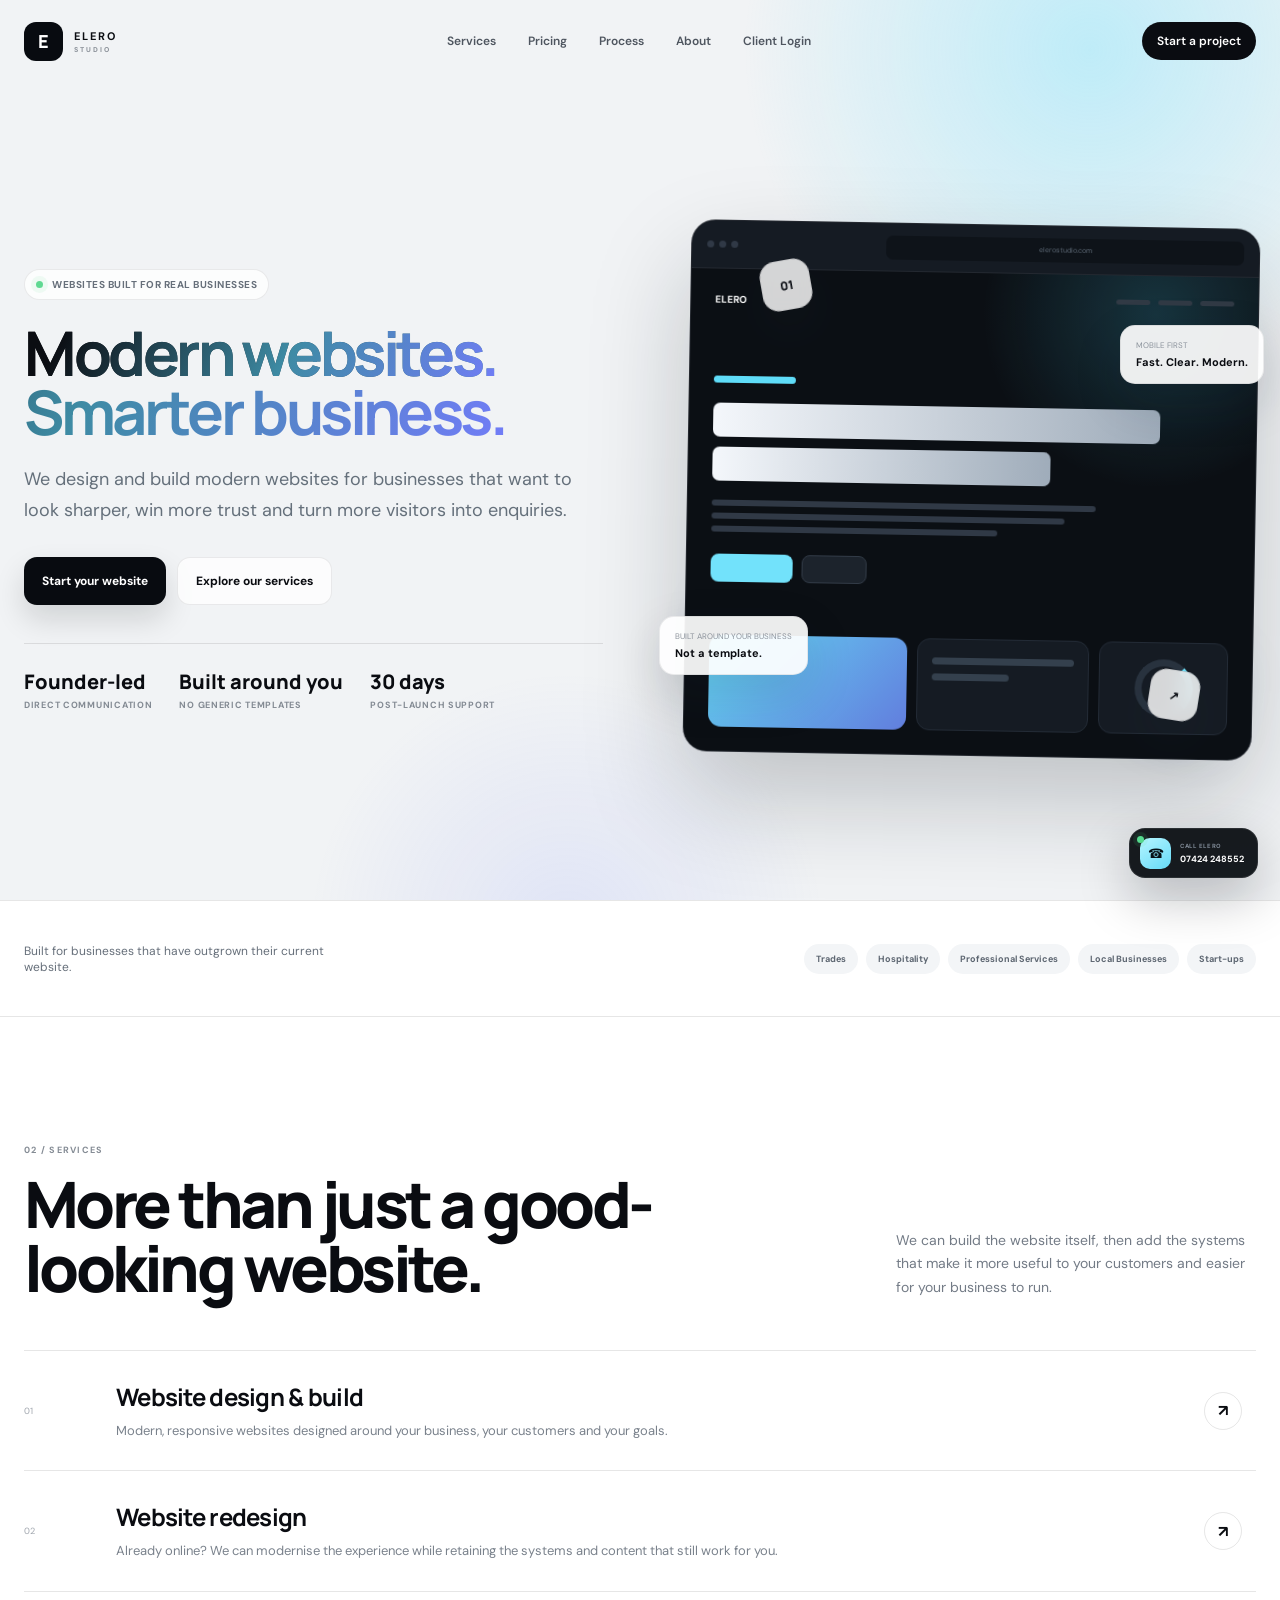
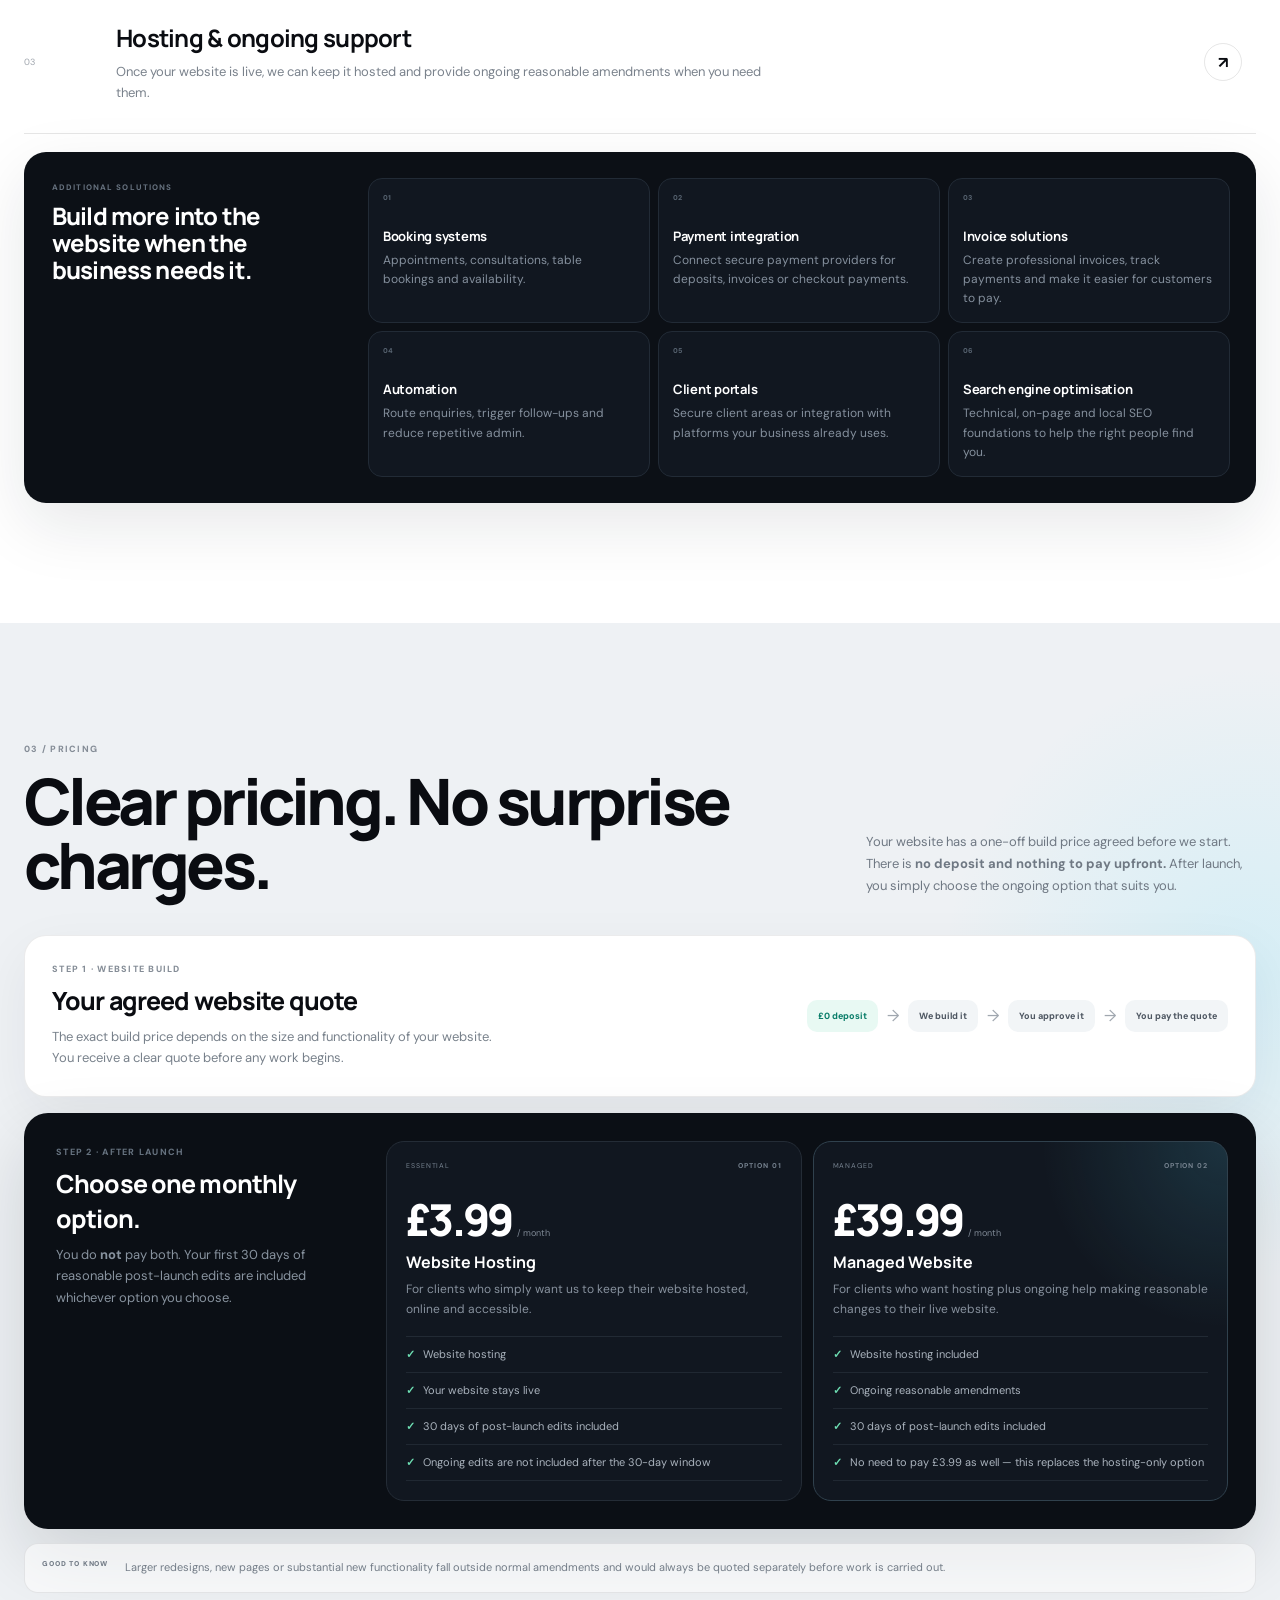
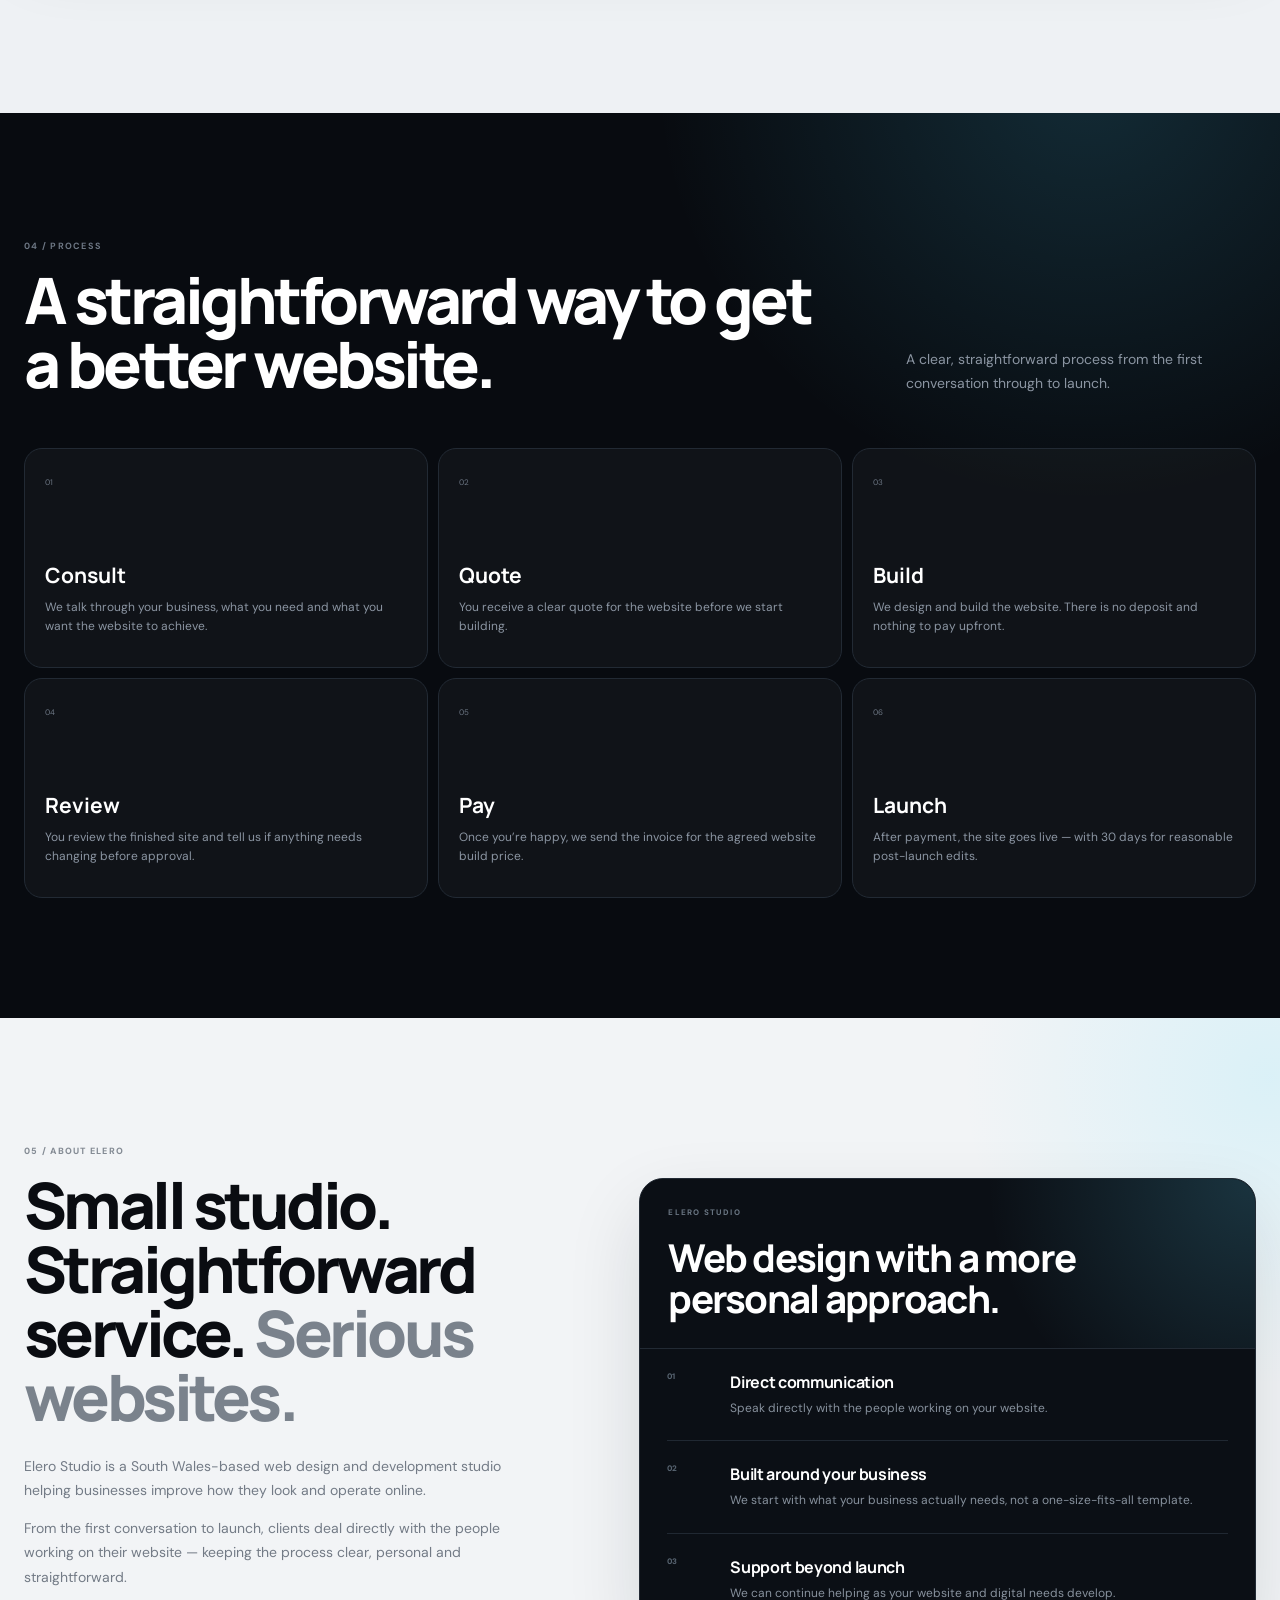
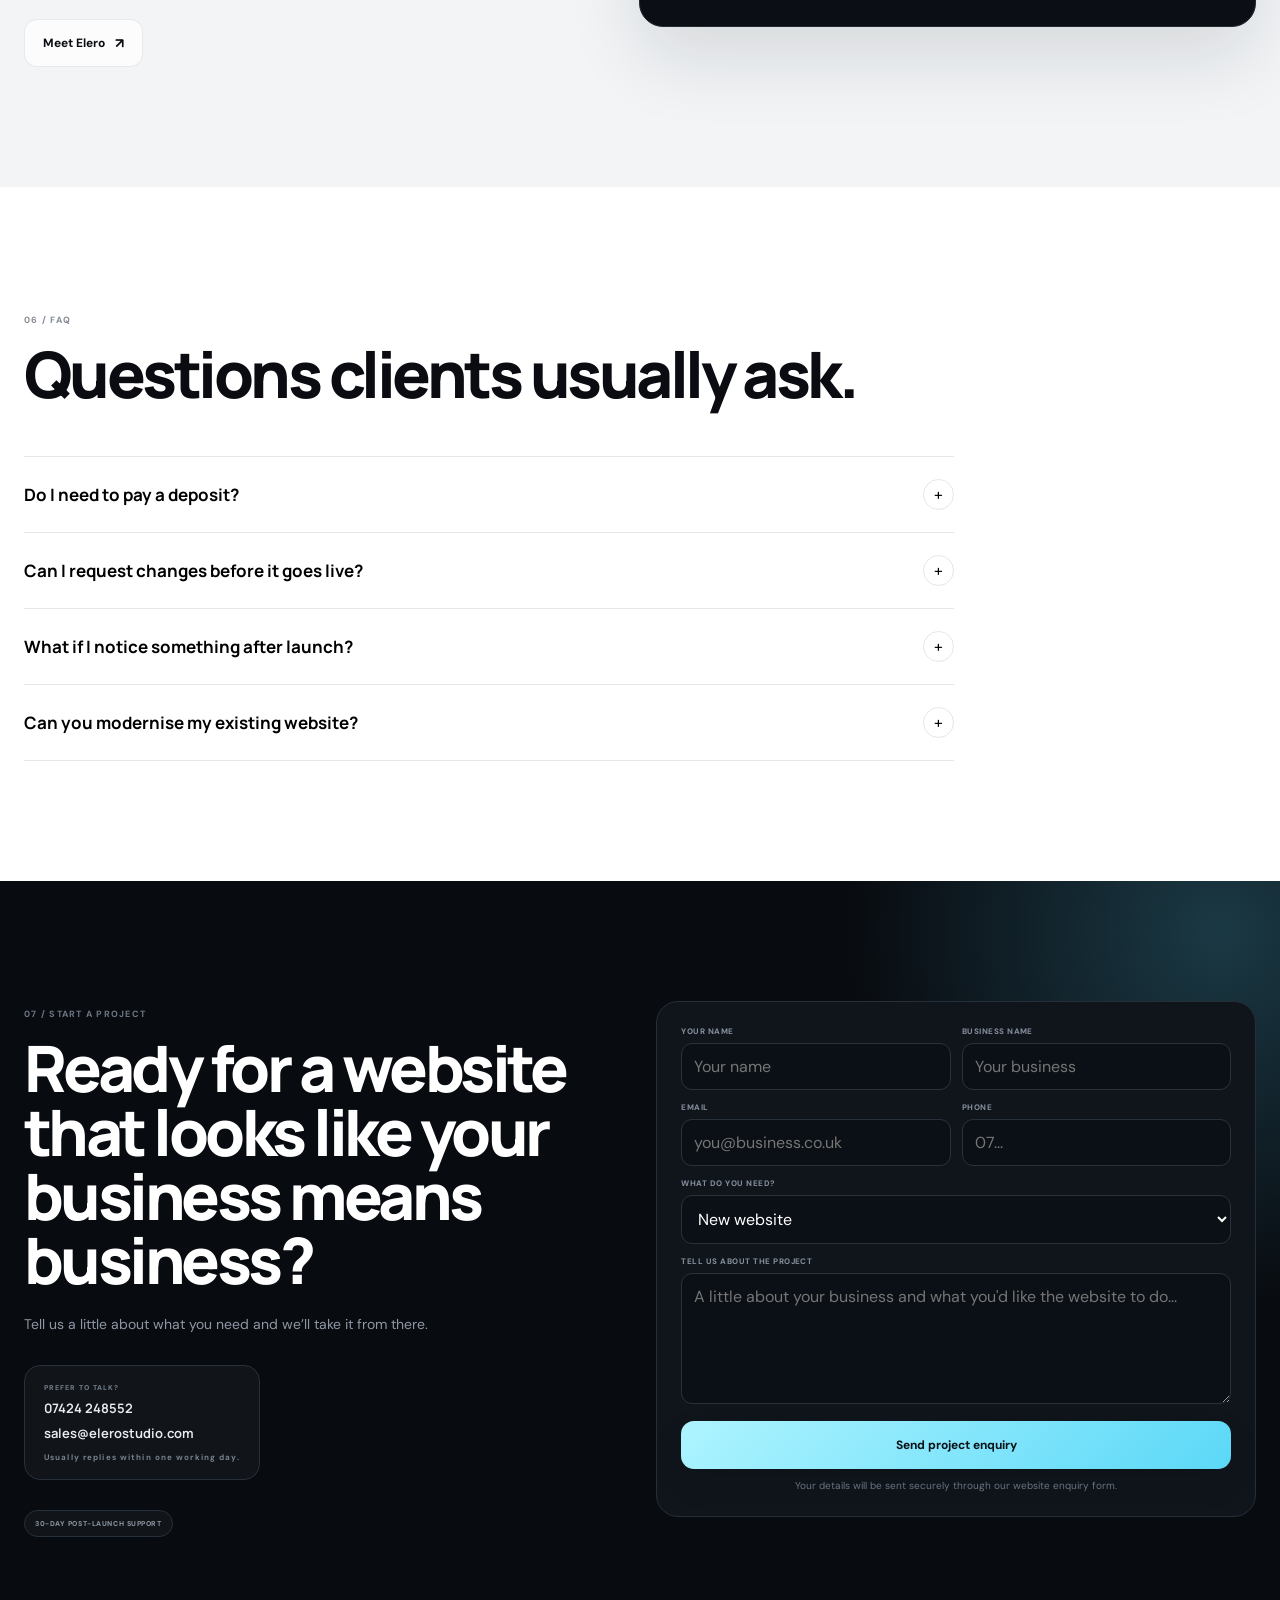
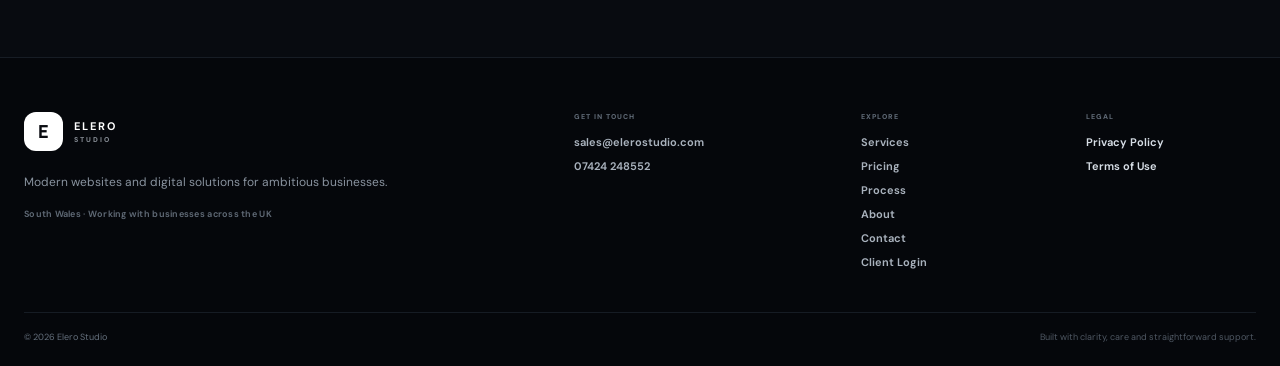
==== commit 52c8580c: "interactive demos" ====
--- a/index.html
+++ b/index.html
@@ -1,33 +1,18 @@
 <!doctype html>
 <html lang="en">
-
 <head>
   <meta charset="utf-8">
-
-  <meta
-    name="viewport"
-    content="width=device-width,initial-scale=1"
-  >
+  <meta name="viewport" content="width=device-width,initial-scale=1">
 
   <meta
     name="description"
-    content="Elero Studio builds modern websites for businesses, with booking systems, payments, automation, SEO and digital solutions tailored to your needs."
+    content="Elero Studio builds modern websites for businesses, with booking systems, payments, invoicing, automation, SEO and digital solutions tailored to your needs."
   >
 
-  <title>
-    Elero Studio | Web Design, Development & Digital Solutions
-  </title>
-
-  <link
-    rel="preconnect"
-    href="https://fonts.googleapis.com"
-  >
-
-  <link
-    rel="preconnect"
-    href="https://fonts.gstatic.com"
-    crossorigin
-  >
+  <title>Elero Studio | Web Design, Development & Digital Solutions</title>
+
+  <link rel="preconnect" href="https://fonts.googleapis.com">
+  <link rel="preconnect" href="https://fonts.gstatic.com" crossorigin>
 
   <link
     href="https://fonts.googleapis.com/css2?family=DM+Sans:wght@400;500;600;700&family=Manrope:wght@400;500;600;700;800&display=swap"
@@ -44,15 +29,8 @@
     href="https://elerostudio.com/"
   >
 
-  <meta
-    property="og:type"
-    content="website"
-  >
-
-  <meta
-    property="og:site_name"
-    content="Elero Studio"
-  >
+  <meta property="og:type" content="website">
+  <meta property="og:site_name" content="Elero Studio">
 
   <meta
     property="og:title"
@@ -130,13 +108,45 @@
   }
   </script>
 
-  <link
-    rel="stylesheet"
-    href="style.css"
-  >
+  <link rel="stylesheet" href="style.css">
+
+  <style>
+    .solution-card-link {
+      text-decoration: none;
+      color: inherit;
+      cursor: pointer;
+
+      transition:
+        transform .2s ease,
+        border-color .2s ease,
+        box-shadow .2s ease;
+    }
+
+    .solution-card-link:hover {
+      transform: translateY(-3px);
+
+      border-color:
+        rgba(79,230,255,.55);
+
+      box-shadow:
+        0 14px 32px
+        rgba(8,20,32,.08);
+    }
+
+    .solution-card-link:focus-visible {
+      outline:
+        3px solid
+        rgba(79,230,255,.55);
+
+      outline-offset: 3px;
+    }
+  </style>
+
 </head>
 
 <body>
+
+  <!-- HEADER -->
 
   <header
     class="site-header"
@@ -217,6 +227,8 @@
 
     </div>
 
+    <!-- MOBILE MENU -->
+
     <div
       class="mobile-menu"
       id="mobileMenu"
@@ -253,7 +265,12 @@
 
   </header>
 
+
   <main>
+
+    <!-- =====================================
+         HERO
+         ===================================== -->
 
     <section class="hero">
 
@@ -287,12 +304,9 @@
           </h1>
 
           <p>
-
-            We design and build modern websites
-            for businesses that want to look
-            sharper, win more trust and turn
-            more visitors into enquiries.
-
+            We design and build modern websites for businesses that want
+            to look sharper, win more trust and turn more visitors into
+            enquiries.
           </p>
 
           <div class="hero-actions">
@@ -355,6 +369,9 @@
 
         </div>
 
+
+        <!-- HERO VISUAL -->
+
         <div
           class="hero-visual reveal delay"
           id="hero3d"
@@ -373,9 +390,11 @@
               <div class="browser-top">
 
                 <div class="dots">
+
                   <i></i>
                   <i></i>
                   <i></i>
+
                 </div>
 
                 <div class="address">
@@ -393,9 +412,11 @@
                   </b>
 
                   <div>
+
                     <span></span>
                     <span></span>
                     <span></span>
+
                   </div>
 
                 </div>
@@ -405,19 +426,25 @@
                   <em></em>
 
                   <div class="mock-title">
+
                     <i></i>
                     <i></i>
+
                   </div>
 
                   <div class="mock-copy">
+
                     <i></i>
                     <i></i>
                     <i></i>
+
                   </div>
 
                   <div class="mock-buttons">
+
                     <i></i>
                     <i></i>
+
                   </div>
 
                 </div>
@@ -474,13 +501,17 @@
 
     </section>
 
+
+    <!-- =====================================
+         TRUST
+         ===================================== -->
+
     <section class="trust">
 
       <div class="container trust-inner">
 
         <p>
-          Built for businesses that have
-          outgrown their current website.
+          Built for businesses that have outgrown their current website.
         </p>
 
         <div>
@@ -510,6 +541,11 @@
       </div>
 
     </section>
+
+
+    <!-- =====================================
+         SERVICES
+         ===================================== -->
 
     <section
       class="section services"
@@ -533,15 +569,15 @@
           </div>
 
           <p>
-
-            We can build the website itself,
-            then add the systems that make
-            it more useful to your customers
-            and easier for your business to run.
-
+            We can build the website itself, then add the systems that
+            make it more useful to your customers and easier for your
+            business to run.
           </p>
 
         </div>
+
+
+        <!-- CORE SERVICES -->
 
         <div class="service-list core-services">
 
@@ -558,9 +594,8 @@
               </h3>
 
               <p>
-                Modern, responsive websites
-                designed around your business,
-                your customers and your goals.
+                Modern, responsive websites designed around your
+                business, your customers and your goals.
               </p>
 
             </div>
@@ -571,6 +606,7 @@
 
           </article>
 
+
           <article class="service-row reveal">
 
             <span>
@@ -584,10 +620,8 @@
               </h3>
 
               <p>
-                Already online? We can modernise
-                the experience while retaining
-                the systems and content that
-                still work for you.
+                Already online? We can modernise the experience while
+                retaining the systems and content that still work for you.
               </p>
 
             </div>
@@ -598,6 +632,7 @@
 
           </article>
 
+
           <article class="service-row reveal">
 
             <span>
@@ -611,10 +646,8 @@
               </h3>
 
               <p>
-                Once your website is live,
-                we can keep it hosted and
-                provide ongoing reasonable
-                amendments when you need them.
+                Once your website is live, we can keep it hosted and
+                provide ongoing reasonable amendments when you need them.
               </p>
 
             </div>
@@ -627,6 +660,11 @@
 
         </div>
 
+
+        <!-- =====================================
+             ADDITIONAL SOLUTIONS
+             ===================================== -->
+
         <div class="solutions-panel reveal">
 
           <div class="solutions-intro">
@@ -636,15 +674,23 @@
             </span>
 
             <h3>
-              Build more into the website
-              when the business needs it.
+              Build more into the website when the business needs it.
             </h3>
 
           </div>
 
+
           <div class="solutions-grid">
 
-            <article class="solution-card">
+            <!-- ===============================
+                 01 BOOKING SYSTEMS
+                 =============================== -->
+
+            <a
+              href="booking-demo.html"
+              class="solution-card solution-card-link"
+              aria-label="View Elero booking system demo"
+            >
 
               <span>
                 01
@@ -657,15 +703,24 @@
                 </h4>
 
                 <p>
-                  Appointments, consultations,
-                  table bookings and availability.
+                  Appointments, consultations, table bookings and
+                  availability.
                 </p>
 
               </div>
 
-            </article>
-
-            <article class="solution-card">
+            </a>
+
+
+            <!-- ===============================
+                 02 PAYMENT INTEGRATION
+                 =============================== -->
+
+            <a
+              href="payment-demo.html"
+              class="solution-card solution-card-link"
+              aria-label="View Elero payment integration demo"
+            >
 
               <span>
                 02
@@ -678,16 +733,24 @@
                 </h4>
 
                 <p>
-                  Connect secure payment providers
-                  for deposits, invoices or
-                  checkout payments.
+                  Connect secure payment providers for deposits,
+                  invoices or checkout payments.
                 </p>
 
               </div>
 
-            </article>
-
-            <article class="solution-card">
+            </a>
+
+
+            <!-- ===============================
+                 03 INVOICE SOLUTIONS
+                 =============================== -->
+
+            <a
+              href="invoice-demo.html"
+              class="solution-card solution-card-link"
+              aria-label="View Elero invoice solution demo"
+            >
 
               <span>
                 03
@@ -696,17 +759,22 @@
               <div>
 
                 <h4>
-                  Email solutions
+                  Invoice solutions
                 </h4>
 
                 <p>
-                  Branded domain email setup and
-                  automated website confirmations.
+                  Create professional invoices, track payments and
+                  make it easier for customers to pay.
                 </p>
 
               </div>
 
-            </article>
+            </a>
+
+
+            <!-- ===============================
+                 04 AUTOMATION
+                 =============================== -->
 
             <article class="solution-card">
 
@@ -721,14 +789,18 @@
                 </h4>
 
                 <p>
-                  Route enquiries, trigger
-                  follow-ups and reduce repetitive
-                  admin.
+                  Route enquiries, trigger follow-ups and reduce
+                  repetitive admin.
                 </p>
 
               </div>
 
             </article>
+
+
+            <!-- ===============================
+                 05 CLIENT PORTALS
+                 =============================== -->
 
             <article class="solution-card">
 
@@ -743,14 +815,18 @@
                 </h4>
 
                 <p>
-                  Secure client areas or integration
-                  with platforms your business
-                  already uses.
+                  Secure client areas or integration with platforms your
+                  business already uses.
                 </p>
 
               </div>
 
             </article>
+
+
+            <!-- ===============================
+                 06 SEO
+                 =============================== -->
 
             <article class="solution-card">
 
@@ -765,9 +841,8 @@
                 </h4>
 
                 <p>
-                  Technical, on-page and local SEO
-                  foundations to help the right
-                  people find you.
+                  Technical, on-page and local SEO foundations to help
+                  the right people find you.
                 </p>
 
               </div>
@@ -781,6 +856,11 @@
       </div>
 
     </section>
+
+
+    <!-- =====================================
+         PRICING
+         ===================================== -->
 
     <section
       class="section pricing"
@@ -804,19 +884,17 @@
           </div>
 
           <p>
-
-            Your website has a one-off build
-            price agreed before we start.
-            There is
+            Your website has a one-off build price agreed before we
+            start. There is
             <strong>
               no deposit and nothing to pay upfront.
             </strong>
-            After launch, you simply choose the
-            ongoing option that suits you.
-
+            After launch, you simply choose the ongoing option that
+            suits you.
           </p>
 
         </div>
+
 
         <div class="build-price-card reveal">
 
@@ -831,10 +909,9 @@
             </h3>
 
             <p>
-              The exact build price depends on
-              the size and functionality of your
-              website. You receive a clear quote
-              before any work begins.
+              The exact build price depends on the size and functionality
+              of your website. You receive a clear quote before any work
+              begins.
             </p>
 
           </div>
@@ -872,6 +949,7 @@
           </div>
 
         </div>
+
 
         <div class="pricing-choice reveal">
 
@@ -890,14 +968,16 @@
               <strong>
                 not
               </strong>
-              pay both. Your first 30 days of
-              reasonable post-launch edits are
-              included whichever option you choose.
+              pay both. Your first 30 days of reasonable post-launch
+              edits are included whichever option you choose.
             </p>
 
           </div>
 
+
           <div class="pricing-plans">
+
+            <!-- HOSTING -->
 
             <article class="price-plan">
 
@@ -930,9 +1010,8 @@
               </h4>
 
               <p>
-                For clients who simply want us to
-                keep their website hosted, online
-                and accessible.
+                For clients who simply want us to keep their website
+                hosted, online and accessible.
               </p>
 
               <ul>
@@ -950,13 +1029,15 @@
                 </li>
 
                 <li>
-                  Ongoing edits are not included
-                  after the 30-day window
+                  Ongoing edits are not included after the 30-day window
                 </li>
 
               </ul>
 
             </article>
+
+
+            <!-- MANAGED -->
 
             <article class="price-plan managed-plan">
 
@@ -989,9 +1070,8 @@
               </h4>
 
               <p>
-                For clients who want hosting plus
-                ongoing help making reasonable
-                changes to their live website.
+                For clients who want hosting plus ongoing help making
+                reasonable changes to their live website.
               </p>
 
               <ul>
@@ -1009,8 +1089,8 @@
                 </li>
 
                 <li>
-                  No need to pay £3.99 as well —
-                  this replaces the hosting-only option
+                  No need to pay £3.99 as well — this replaces the
+                  hosting-only option
                 </li>
 
               </ul>
@@ -1020,6 +1100,7 @@
           </div>
 
         </div>
+
 
         <div class="pricing-note reveal">
 
@@ -1028,11 +1109,9 @@
           </span>
 
           <p>
-            Larger redesigns, new pages or
-            substantial new functionality fall
-            outside normal amendments and would
-            always be quoted separately before
-            work is carried out.
+            Larger redesigns, new pages or substantial new functionality
+            fall outside normal amendments and would always be quoted
+            separately before work is carried out.
           </p>
 
         </div>
@@ -1040,6 +1119,11 @@
       </div>
 
     </section>
+
+
+    <!-- =====================================
+         PROCESS
+         ===================================== -->
 
     <section
       class="section process"
@@ -1057,19 +1141,18 @@
             </small>
 
             <h2>
-              A straightforward way to get
-              a better website.
+              A straightforward way to get a better website.
             </h2>
 
           </div>
 
           <p>
-            A clear, straightforward process
-            from the first conversation through
-            to launch.
+            A clear, straightforward process from the first conversation
+            through to launch.
           </p>
 
         </div>
+
 
         <div class="process-grid">
 
@@ -1084,12 +1167,12 @@
             </h3>
 
             <p>
-              We talk through your business,
-              what you need and what you want
-              the website to achieve.
+              We talk through your business, what you need and what you
+              want the website to achieve.
             </p>
 
           </article>
+
 
           <article class="reveal">
 
@@ -1102,11 +1185,12 @@
             </h3>
 
             <p>
-              You receive a clear quote for
-              the website before we start building.
+              You receive a clear quote for the website before we start
+              building.
             </p>
 
           </article>
+
 
           <article class="reveal">
 
@@ -1119,12 +1203,12 @@
             </h3>
 
             <p>
-              We design and build the website.
-              There is no deposit and nothing
-              to pay upfront.
+              We design and build the website. There is no deposit and
+              nothing to pay upfront.
             </p>
 
           </article>
+
 
           <article class="reveal">
 
@@ -1137,12 +1221,12 @@
             </h3>
 
             <p>
-              You review the finished site and
-              tell us if anything needs changing
-              before approval.
+              You review the finished site and tell us if anything needs
+              changing before approval.
             </p>
 
           </article>
+
 
           <article class="reveal">
 
@@ -1155,12 +1239,12 @@
             </h3>
 
             <p>
-              Once you’re happy, we send the
-              invoice for the agreed website
-              build price.
+              Once you’re happy, we send the invoice for the agreed
+              website build price.
             </p>
 
           </article>
+
 
           <article class="reveal">
 
@@ -1173,9 +1257,8 @@
             </h3>
 
             <p>
-              After payment, the site goes live —
-              with 30 days for reasonable
-              post-launch edits.
+              After payment, the site goes live — with 30 days for
+              reasonable post-launch edits.
             </p>
 
           </article>
@@ -1185,6 +1268,11 @@
       </div>
 
     </section>
+
+
+    <!-- =====================================
+         ABOUT
+         ===================================== -->
 
     <section
       class="section about-preview"
@@ -1201,8 +1289,7 @@
 
           <h2>
 
-            Small studio.
-            Straightforward service.
+            Small studio. Straightforward service.
 
             <span>
               Serious websites.
@@ -1211,16 +1298,14 @@
           </h2>
 
           <p>
-            Elero Studio is a South Wales-based
-            web design and development studio
-            helping businesses improve how they
-            look and operate online.
+            Elero Studio is a South Wales-based web design and
+            development studio helping businesses improve how they look
+            and operate online.
           </p>
 
           <p>
-            From the first conversation to launch,
-            clients deal directly with the people
-            working on their website — keeping the
+            From the first conversation to launch, clients deal directly
+            with the people working on their website — keeping the
             process clear, personal and straightforward.
           </p>
 
@@ -1239,6 +1324,7 @@
 
         </div>
 
+
         <div class="about-trust-panel reveal delay">
 
           <div class="about-trust-top">
@@ -1268,13 +1354,13 @@
                 </h3>
 
                 <p>
-                  Speak directly with the people
-                  working on your website.
+                  Speak directly with the people working on your website.
                 </p>
 
               </div>
 
             </article>
+
 
             <article>
 
@@ -1289,14 +1375,14 @@
                 </h3>
 
                 <p>
-                  We start with what your business
-                  actually needs, not a
+                  We start with what your business actually needs, not a
                   one-size-fits-all template.
                 </p>
 
               </div>
 
             </article>
+
 
             <article>
 
@@ -1311,8 +1397,8 @@
                 </h3>
 
                 <p>
-                  We can continue helping as your
-                  website and digital needs develop.
+                  We can continue helping as your website and digital
+                  needs develop.
                 </p>
 
               </div>
@@ -1326,6 +1412,11 @@
       </div>
 
     </section>
+
+
+    <!-- =====================================
+         FAQ
+         ===================================== -->
 
     <section class="section faq">
 
@@ -1343,6 +1434,7 @@
 
         </div>
 
+
         <div class="faq-list">
 
           <article class="faq-item reveal">
@@ -1362,16 +1454,15 @@
             <div>
 
               <p>
-                No. There is no deposit and no
-                upfront website-build fee. We build
-                the site first, you review it, and
-                the agreed build price is invoiced
-                once you approve it.
+                No. There is no deposit and no upfront website-build fee.
+                We build the site first, you review it, and the agreed
+                build price is invoiced once you approve it.
               </p>
 
             </div>
 
           </article>
+
 
           <article class="faq-item reveal">
 
@@ -1390,14 +1481,15 @@
             <div>
 
               <p>
-                Yes. The review stage is specifically
-                there for you to check the website and
-                request reasonable changes before approval.
+                Yes. The review stage is specifically there for you to
+                check the website and request reasonable changes before
+                approval.
               </p>
 
             </div>
 
           </article>
+
 
           <article class="faq-item reveal">
 
@@ -1416,14 +1508,14 @@
             <div>
 
               <p>
-                You have 30 days after launch to request
-                reasonable edits if something was missed
-                during the review stage.
+                You have 30 days after launch to request reasonable edits
+                if something was missed during the review stage.
               </p>
 
             </div>
 
           </article>
+
 
           <article class="faq-item reveal">
 
@@ -1442,9 +1534,9 @@
             <div>
 
               <p>
-                Yes. We can redesign an existing website
-                and, where appropriate, retain or integrate
-                systems the business already relies on.
+                Yes. We can redesign an existing website and, where
+                appropriate, retain or integrate systems the business
+                already relies on.
               </p>
 
             </div>
@@ -1456,6 +1548,11 @@
       </div>
 
     </section>
+
+
+    <!-- =====================================
+         CONTACT
+         ===================================== -->
 
     <section
       class="section contact"
@@ -1473,13 +1570,13 @@
           </small>
 
           <h2>
-            Ready for a website that looks
-            like your business means business?
+            Ready for a website that looks like your business means
+            business?
           </h2>
 
           <p>
-            Tell us a little about what you
-            need and we’ll take it from there.
+            Tell us a little about what you need and we’ll take it from
+            there.
           </p>
 
           <div class="contact-direct">
@@ -1511,6 +1608,9 @@
           </div>
 
         </div>
+
+
+        <!-- CONTACT FORM -->
 
         <form
           class="contact-form reveal delay"
@@ -1547,6 +1647,7 @@
 
           </p>
 
+
           <div class="form-row">
 
             <label>
@@ -1580,6 +1681,7 @@
             </label>
 
           </div>
+
 
           <div class="form-row">
 
@@ -1616,6 +1718,7 @@
 
           </div>
 
+
           <label>
 
             <span>
@@ -1641,11 +1744,11 @@
               </option>
 
               <option>
+                Invoice solution
+              </option>
+
+              <option>
                 Client portal
-              </option>
-
-              <option>
-                Email solution
               </option>
 
               <option>
@@ -1663,6 +1766,7 @@
             </select>
 
           </label>
+
 
           <label>
 
@@ -1679,23 +1783,20 @@
 
           </label>
 
+
           <button
             class="button primary submit"
             type="submit"
           >
-
             Send project enquiry
-
           </button>
 
           <p
             class="form-note"
             id="formStatus"
           >
-
-            Your details will be sent securely
-            through our website enquiry form.
-
+            Your details will be sent securely through our website enquiry
+            form.
           </p>
 
         </form>
@@ -1705,6 +1806,11 @@
     </section>
 
   </main>
+
+
+  <!-- =====================================
+       FLOATING CALL BUTTON
+       ===================================== -->
 
   <a
     class="floating-call"
@@ -1733,6 +1839,11 @@
 
   </a>
 
+
+  <!-- =====================================
+       FOOTER
+       ===================================== -->
+
   <footer class="site-footer">
 
     <div class="container footer-main">
@@ -1763,8 +1874,7 @@
         </a>
 
         <p>
-          Modern websites and digital solutions
-          for ambitious businesses.
+          Modern websites and digital solutions for ambitious businesses.
         </p>
 
         <span>
@@ -1773,6 +1883,7 @@
 
       </div>
 
+
       <div class="footer-column">
 
         <small>
@@ -1789,6 +1900,7 @@
 
       </div>
 
+
       <div class="footer-column">
 
         <small>
@@ -1821,6 +1933,7 @@
 
       </div>
 
+
       <div class="footer-column footer-legal">
 
         <small>
@@ -1839,6 +1952,7 @@
 
     </div>
 
+
     <div class="container footer-bottom">
 
       <span>
@@ -1853,8 +1967,8 @@
 
   </footer>
 
+
   <script src="script.js"></script>
 
 </body>
-
 </html>
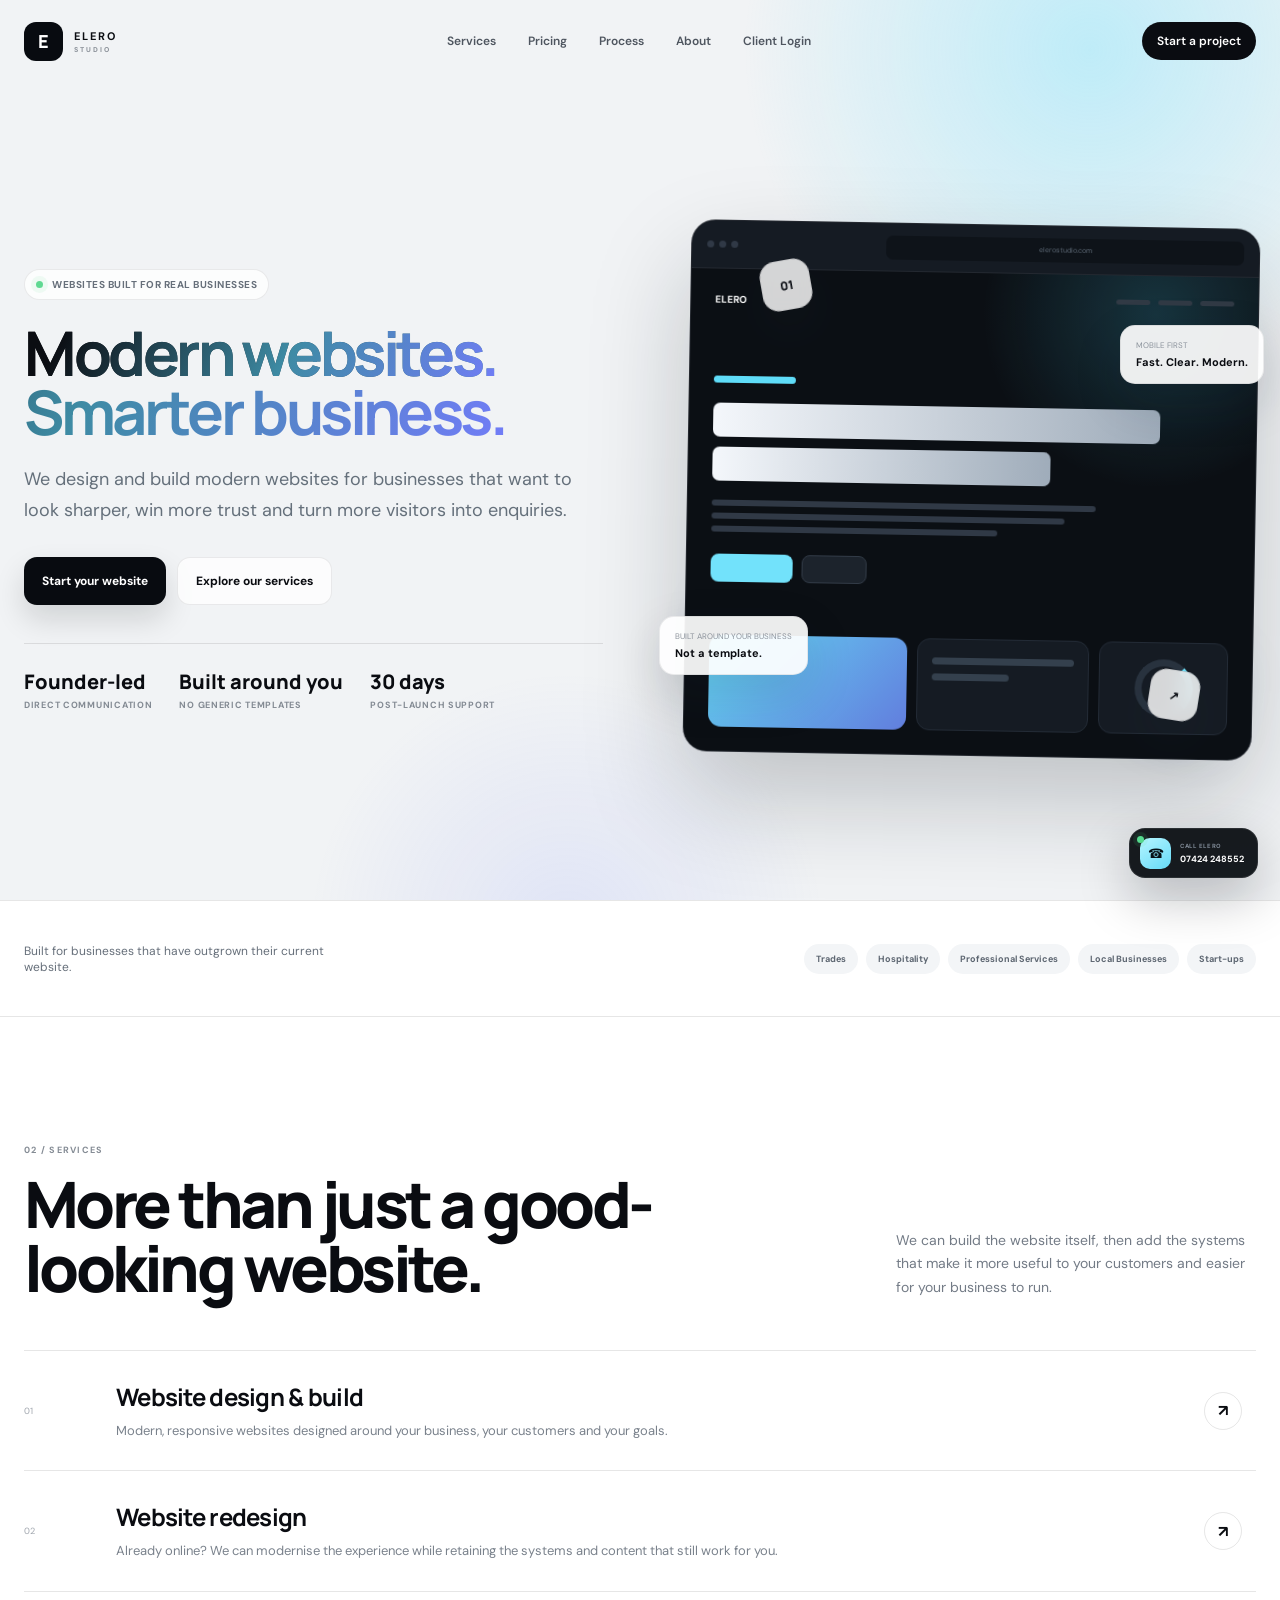
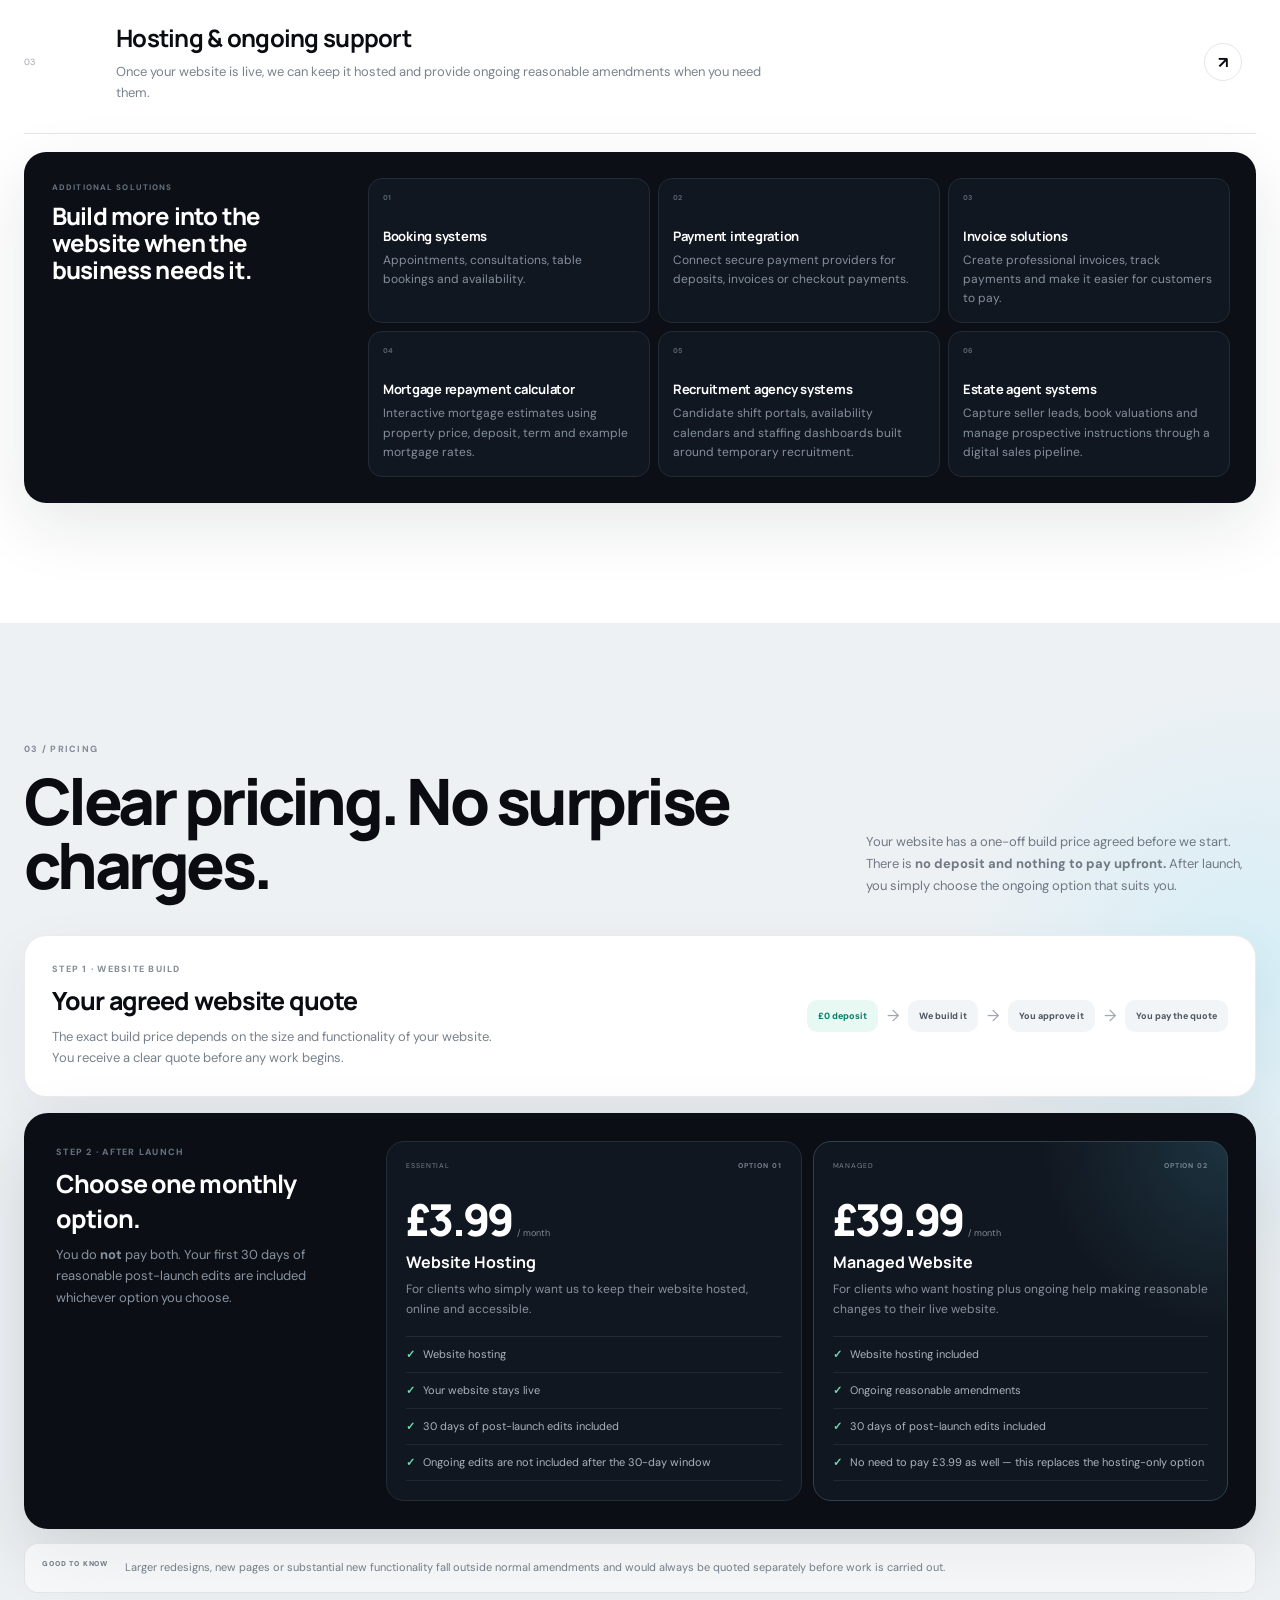
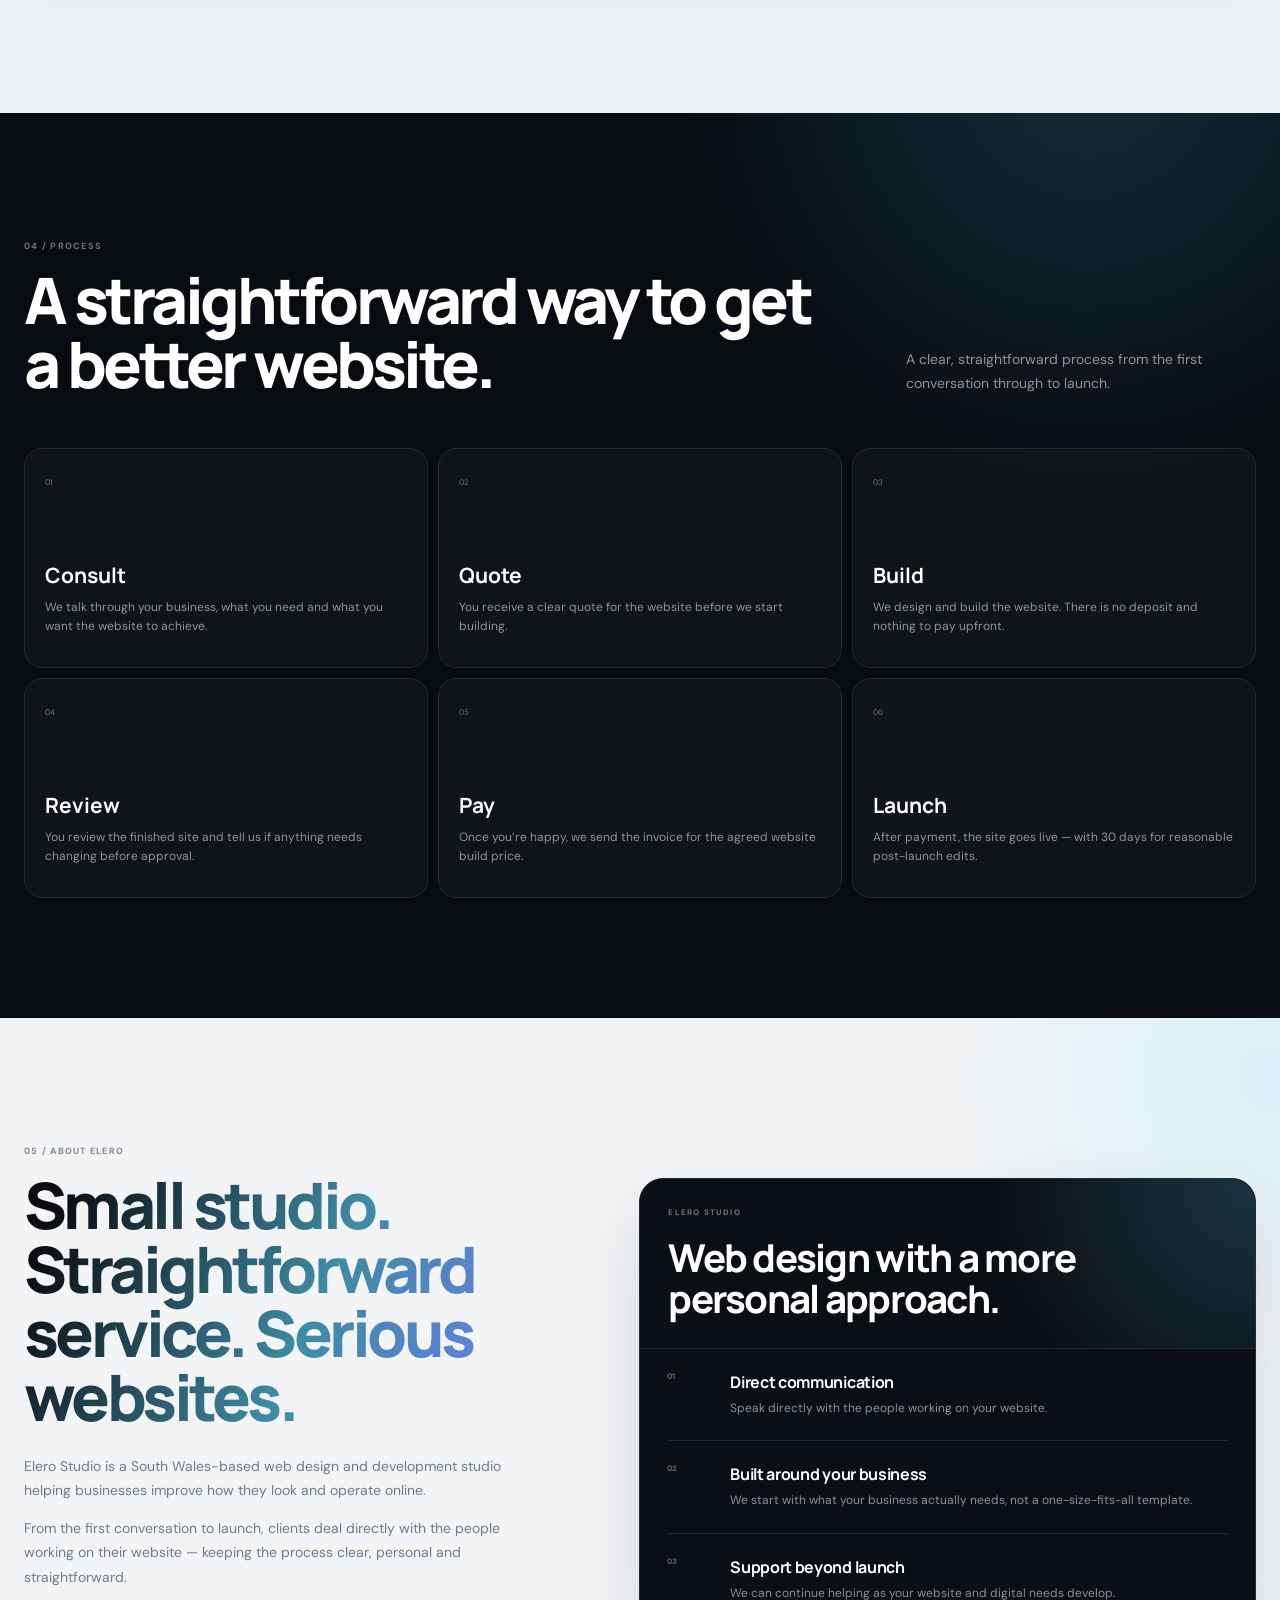
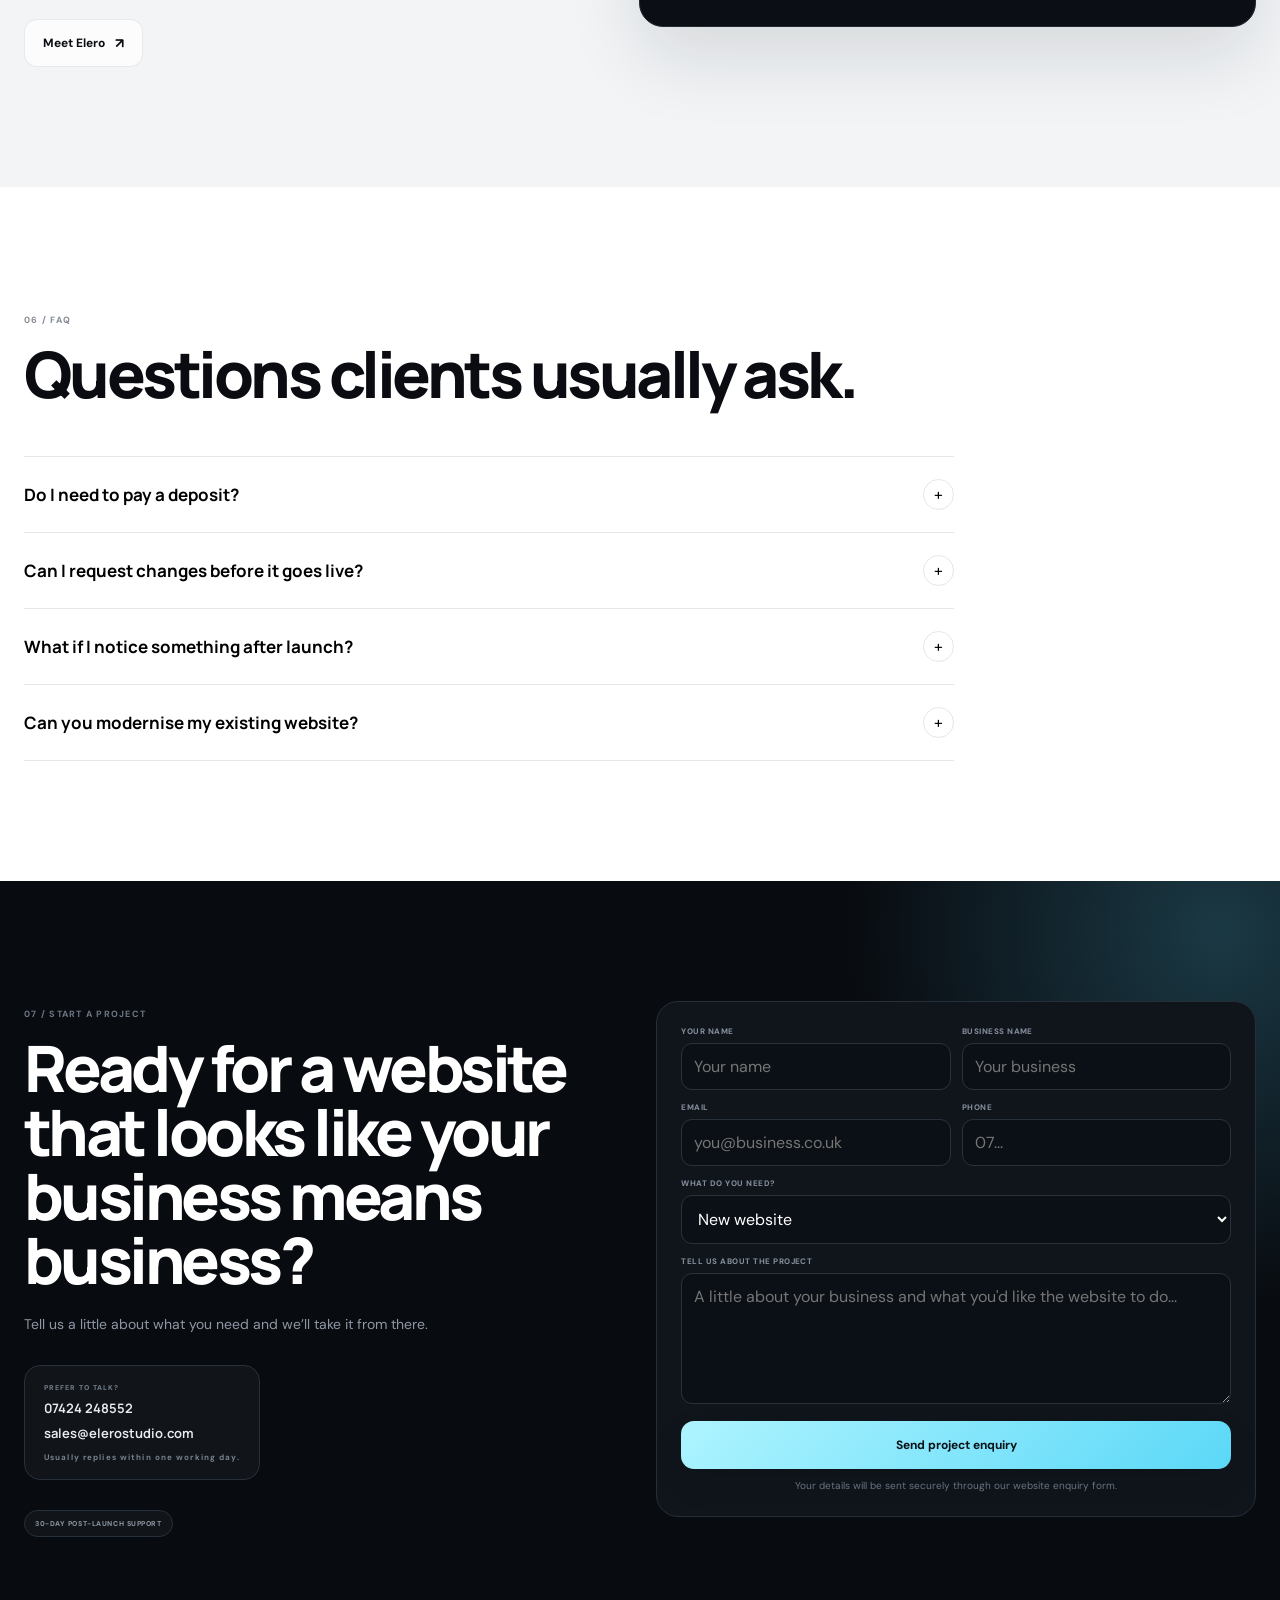
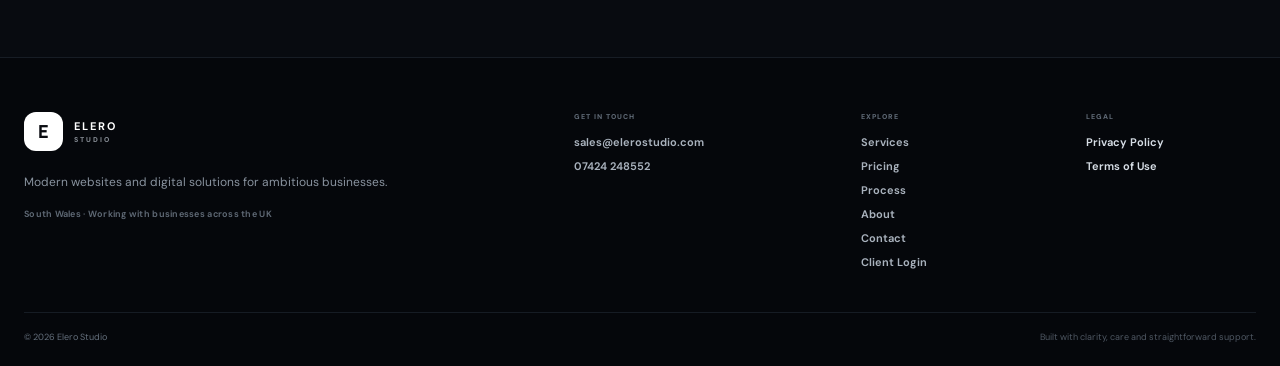
==== commit d30d0ae3: "demos" ====
--- a/index.html
+++ b/index.html
@@ -111,6 +111,7 @@
   <link rel="stylesheet" href="style.css">
 
   <style>
+
     .solution-card-link {
       text-decoration: none;
       color: inherit;
@@ -140,6 +141,25 @@
 
       outline-offset: 3px;
     }
+
+
+    /* ABOUT HEADING GRADIENT */
+
+    .about-heading-gradient {
+      background:
+        linear-gradient(
+          115deg,
+          #0b0d12 8%,
+          #3e8ba4 55%,
+          #727cf8
+        );
+
+      -webkit-background-clip: text;
+      background-clip: text;
+
+      color: transparent;
+    }
+
   </style>
 
 </head>
@@ -268,6 +288,7 @@
 
   <main>
 
+
     <!-- =====================================
          HERO
          ===================================== -->
@@ -682,9 +703,8 @@
 
           <div class="solutions-grid">
 
-            <!-- ===============================
-                 01 BOOKING SYSTEMS
-                 =============================== -->
+
+            <!-- BOOKING SYSTEMS -->
 
             <a
               href="booking-demo.html"
@@ -712,9 +732,7 @@
             </a>
 
 
-            <!-- ===============================
-                 02 PAYMENT INTEGRATION
-                 =============================== -->
+            <!-- PAYMENT INTEGRATION -->
 
             <a
               href="payment-demo.html"
@@ -742,9 +760,7 @@
             </a>
 
 
-            <!-- ===============================
-                 03 INVOICE SOLUTIONS
-                 =============================== -->
+            <!-- INVOICE SOLUTIONS -->
 
             <a
               href="invoice-demo.html"
@@ -772,11 +788,13 @@
             </a>
 
 
-            <!-- ===============================
-                 04 AUTOMATION
-                 =============================== -->
-
-            <article class="solution-card">
+            <!-- MORTGAGE REPAYMENT CALCULATOR -->
+
+            <a
+              href="mortgage-calculator-demo.html"
+              class="solution-card solution-card-link"
+              aria-label="View Elero mortgage repayment calculator demo"
+            >
 
               <span>
                 04
@@ -785,24 +803,26 @@
               <div>
 
                 <h4>
-                  Automation
+                  Mortgage repayment calculator
                 </h4>
 
                 <p>
-                  Route enquiries, trigger follow-ups and reduce
-                  repetitive admin.
+                  Interactive mortgage estimates using property price,
+                  deposit, term and example mortgage rates.
                 </p>
 
               </div>
 
-            </article>
-
-
-            <!-- ===============================
-                 05 CLIENT PORTALS
-                 =============================== -->
-
-            <article class="solution-card">
+            </a>
+
+
+            <!-- RECRUITMENT AGENCY SYSTEMS -->
+
+            <a
+              href="temporary-staffing-demo.html"
+              class="solution-card solution-card-link"
+              aria-label="View Elero recruitment agency systems demo"
+            >
 
               <span>
                 05
@@ -811,24 +831,26 @@
               <div>
 
                 <h4>
-                  Client portals
+                  Recruitment agency systems
                 </h4>
 
                 <p>
-                  Secure client areas or integration with platforms your
-                  business already uses.
+                  Candidate shift portals, availability calendars and staffing
+                  dashboards built around temporary recruitment.
                 </p>
 
               </div>
 
-            </article>
-
-
-            <!-- ===============================
-                 06 SEO
-                 =============================== -->
-
-            <article class="solution-card">
+            </a>
+
+
+            <!-- ESTATE AGENT SYSTEMS -->
+
+            <a
+              href="estate-agency-demo.html"
+              class="solution-card solution-card-link"
+              aria-label="View Elero estate agent systems demo"
+            >
 
               <span>
                 06
@@ -837,17 +859,17 @@
               <div>
 
                 <h4>
-                  Search engine optimisation
+                  Estate agent systems
                 </h4>
 
                 <p>
-                  Technical, on-page and local SEO foundations to help
-                  the right people find you.
+                  Capture seller leads, book valuations and manage prospective
+                  instructions through a digital sales pipeline.
                 </p>
 
               </div>
 
-            </article>
+            </a>
 
           </div>
 
@@ -977,6 +999,7 @@
 
           <div class="pricing-plans">
 
+
             <!-- HOSTING -->
 
             <article class="price-plan">
@@ -1287,14 +1310,8 @@
             05 / ABOUT ELERO
           </small>
 
-          <h2>
-
-            Small studio. Straightforward service.
-
-            <span>
-              Serious websites.
-            </span>
-
+          <h2 class="about-heading-gradient">
+            Small studio. Straightforward service. Serious websites.
           </h2>
 
           <p>
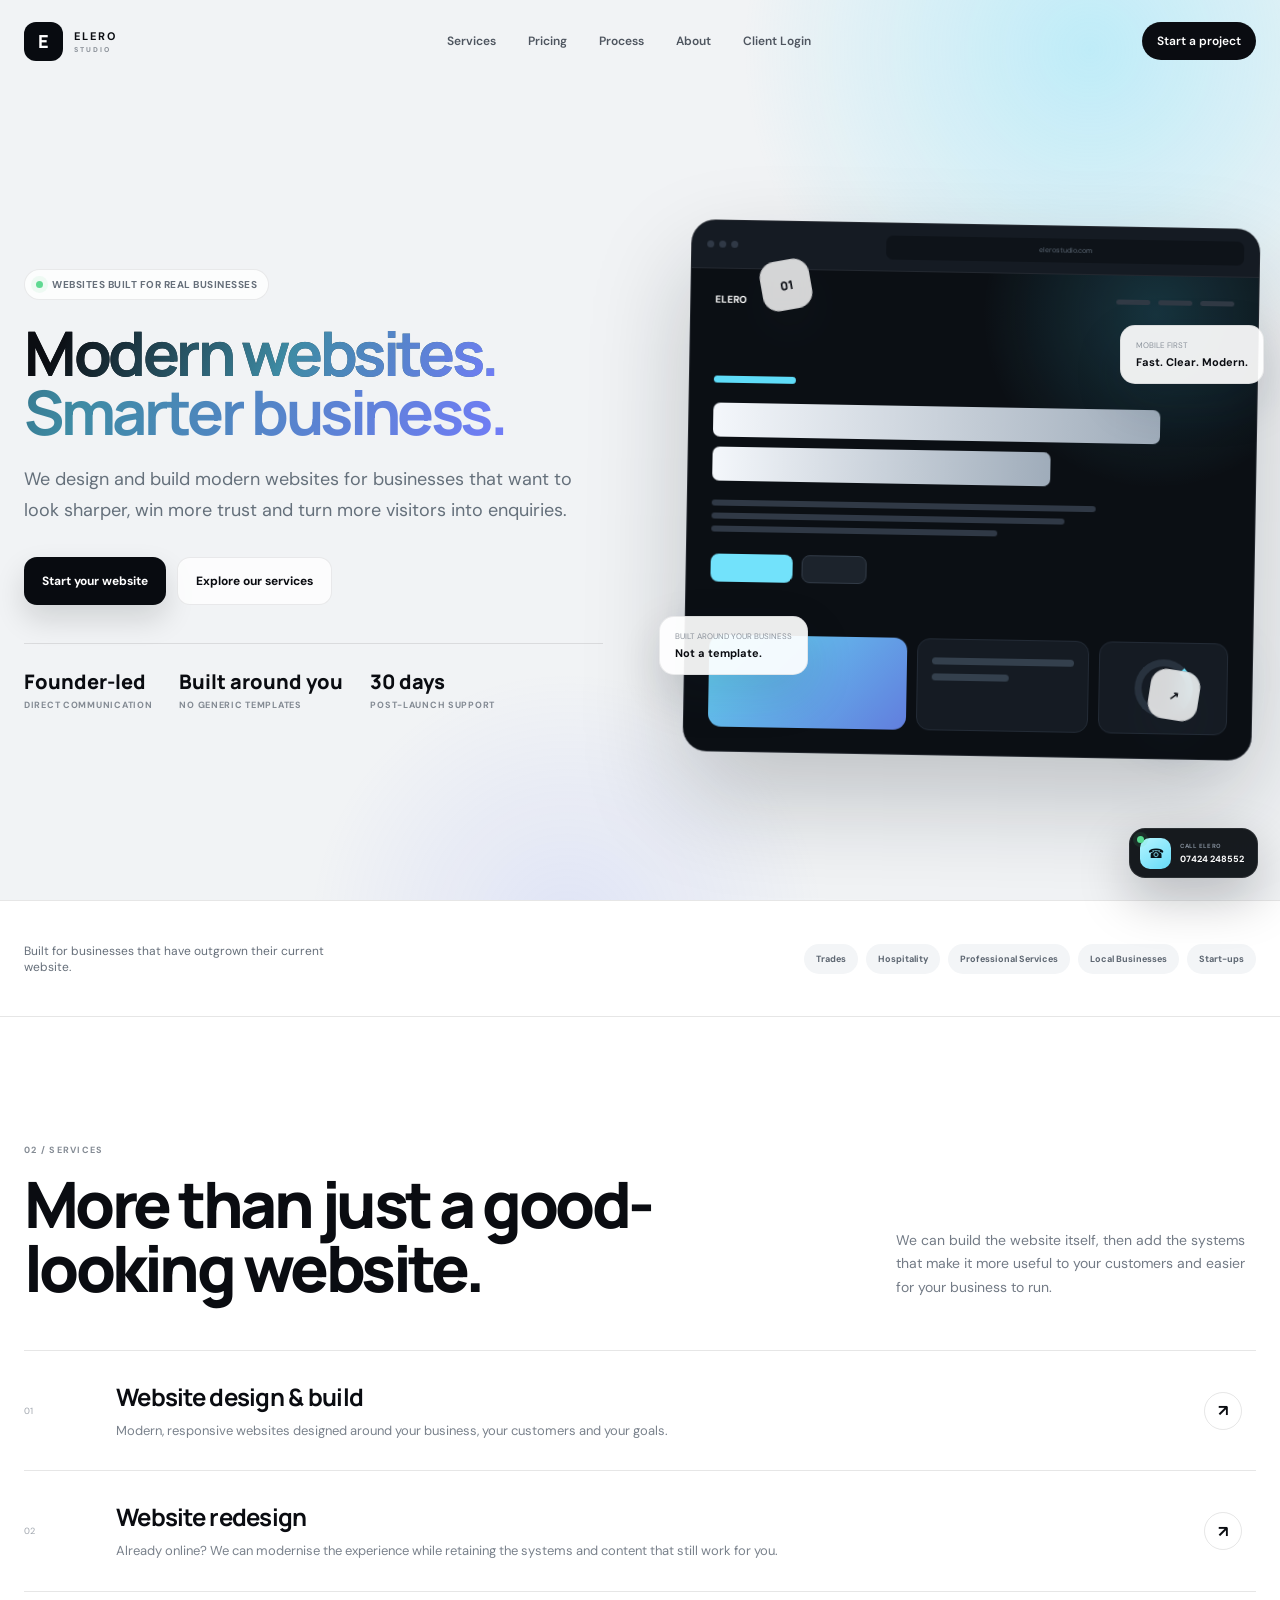
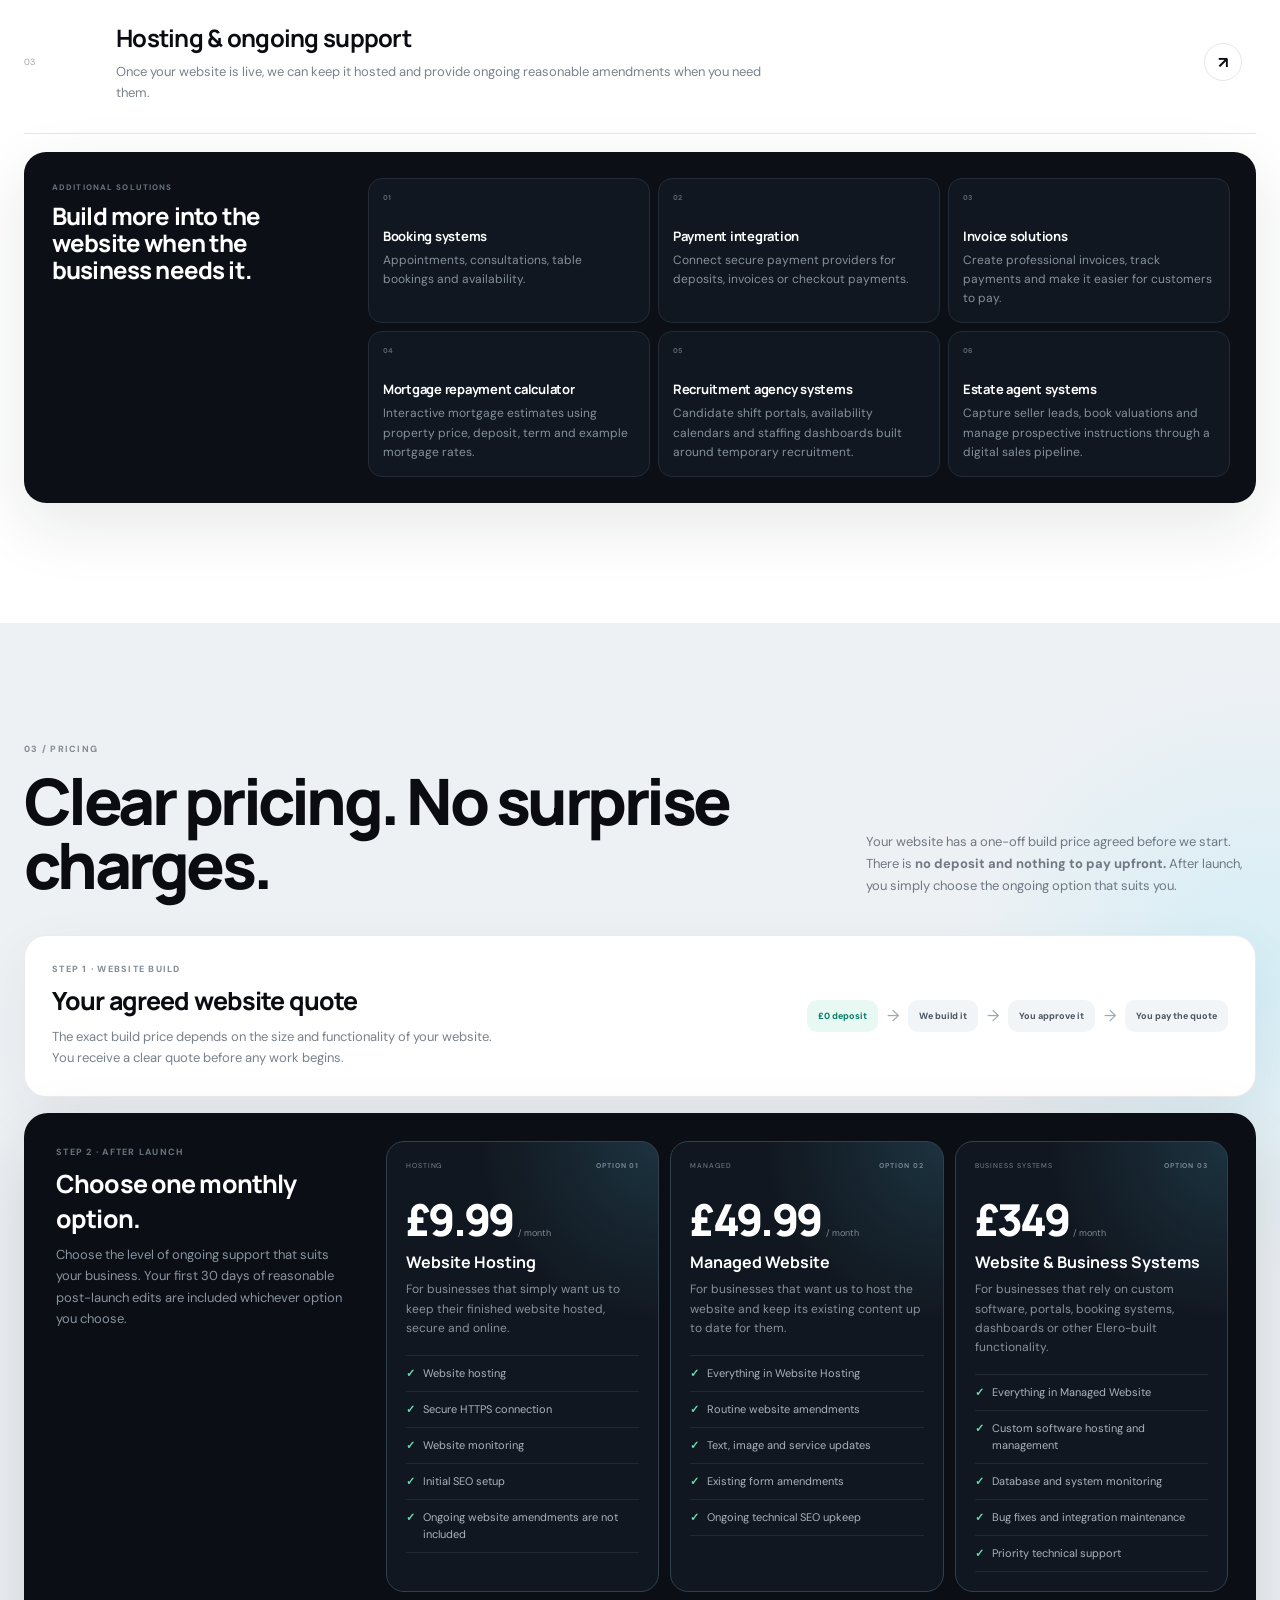
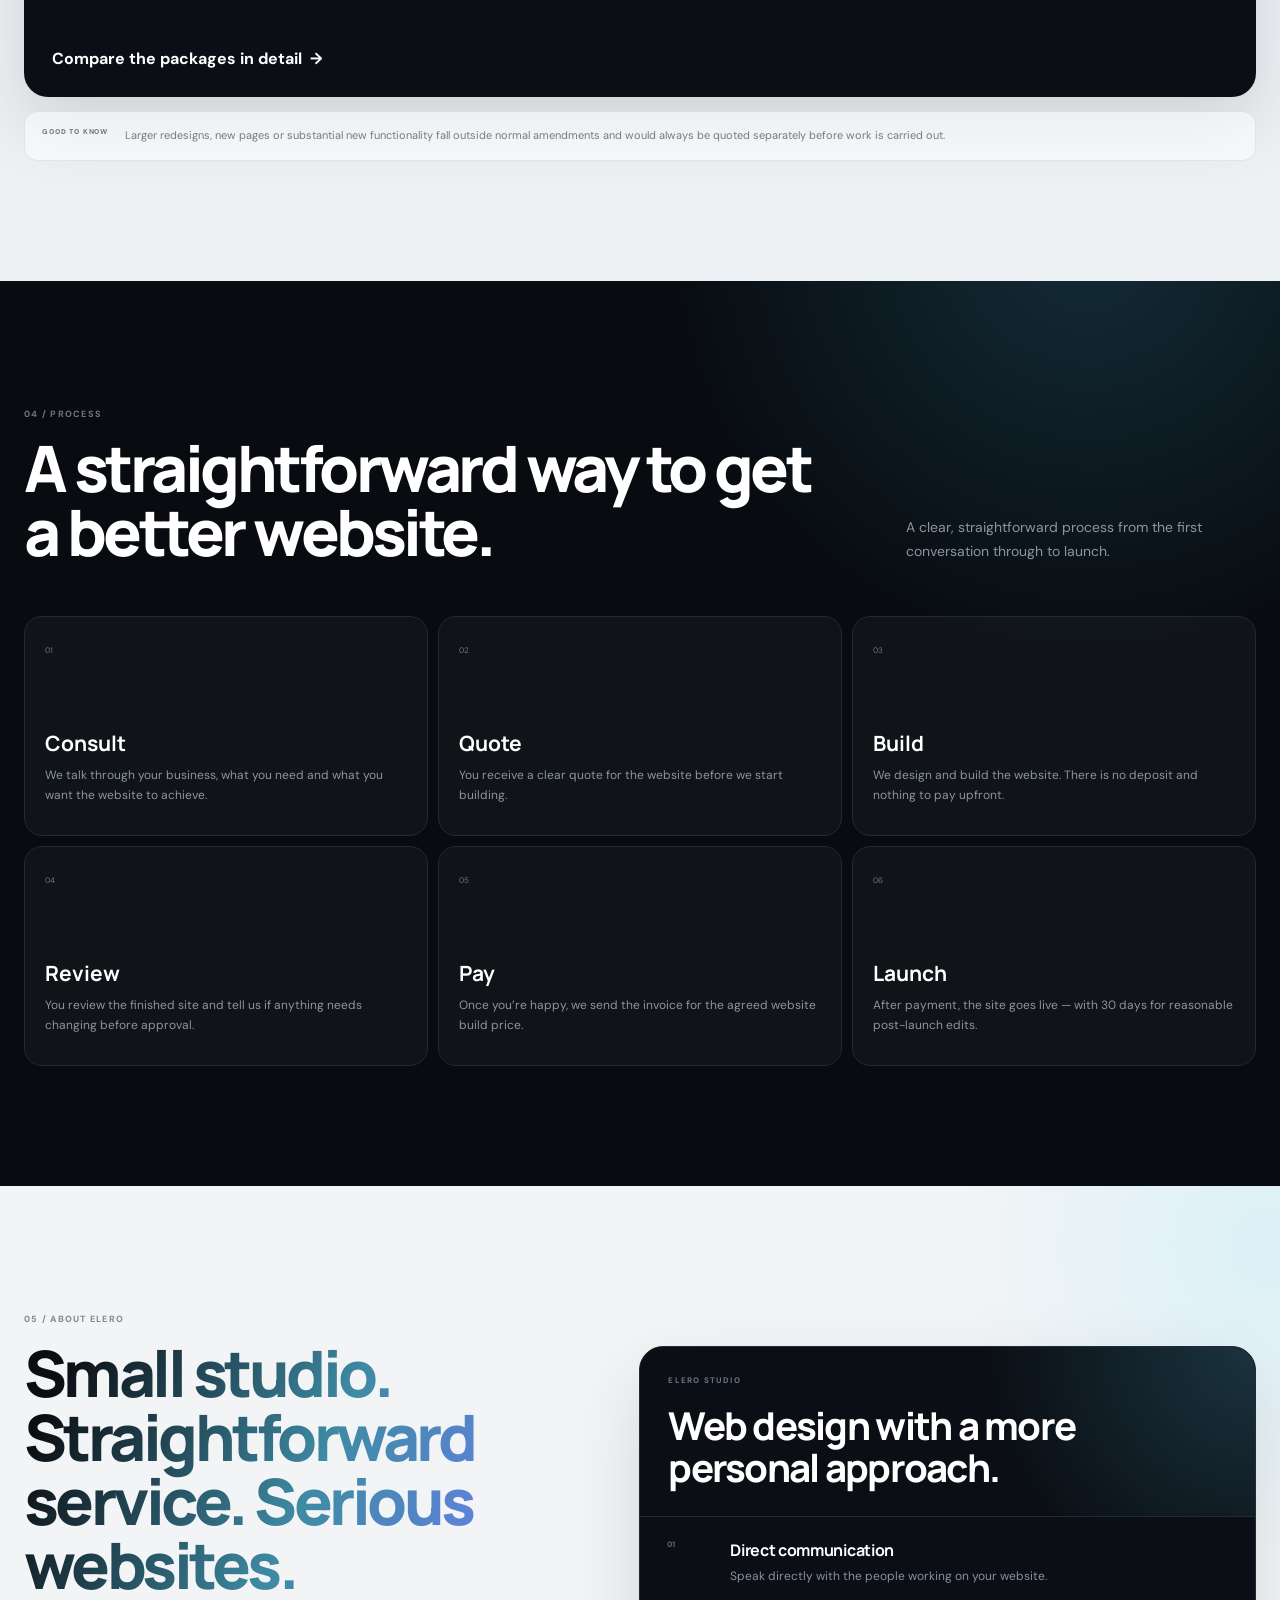
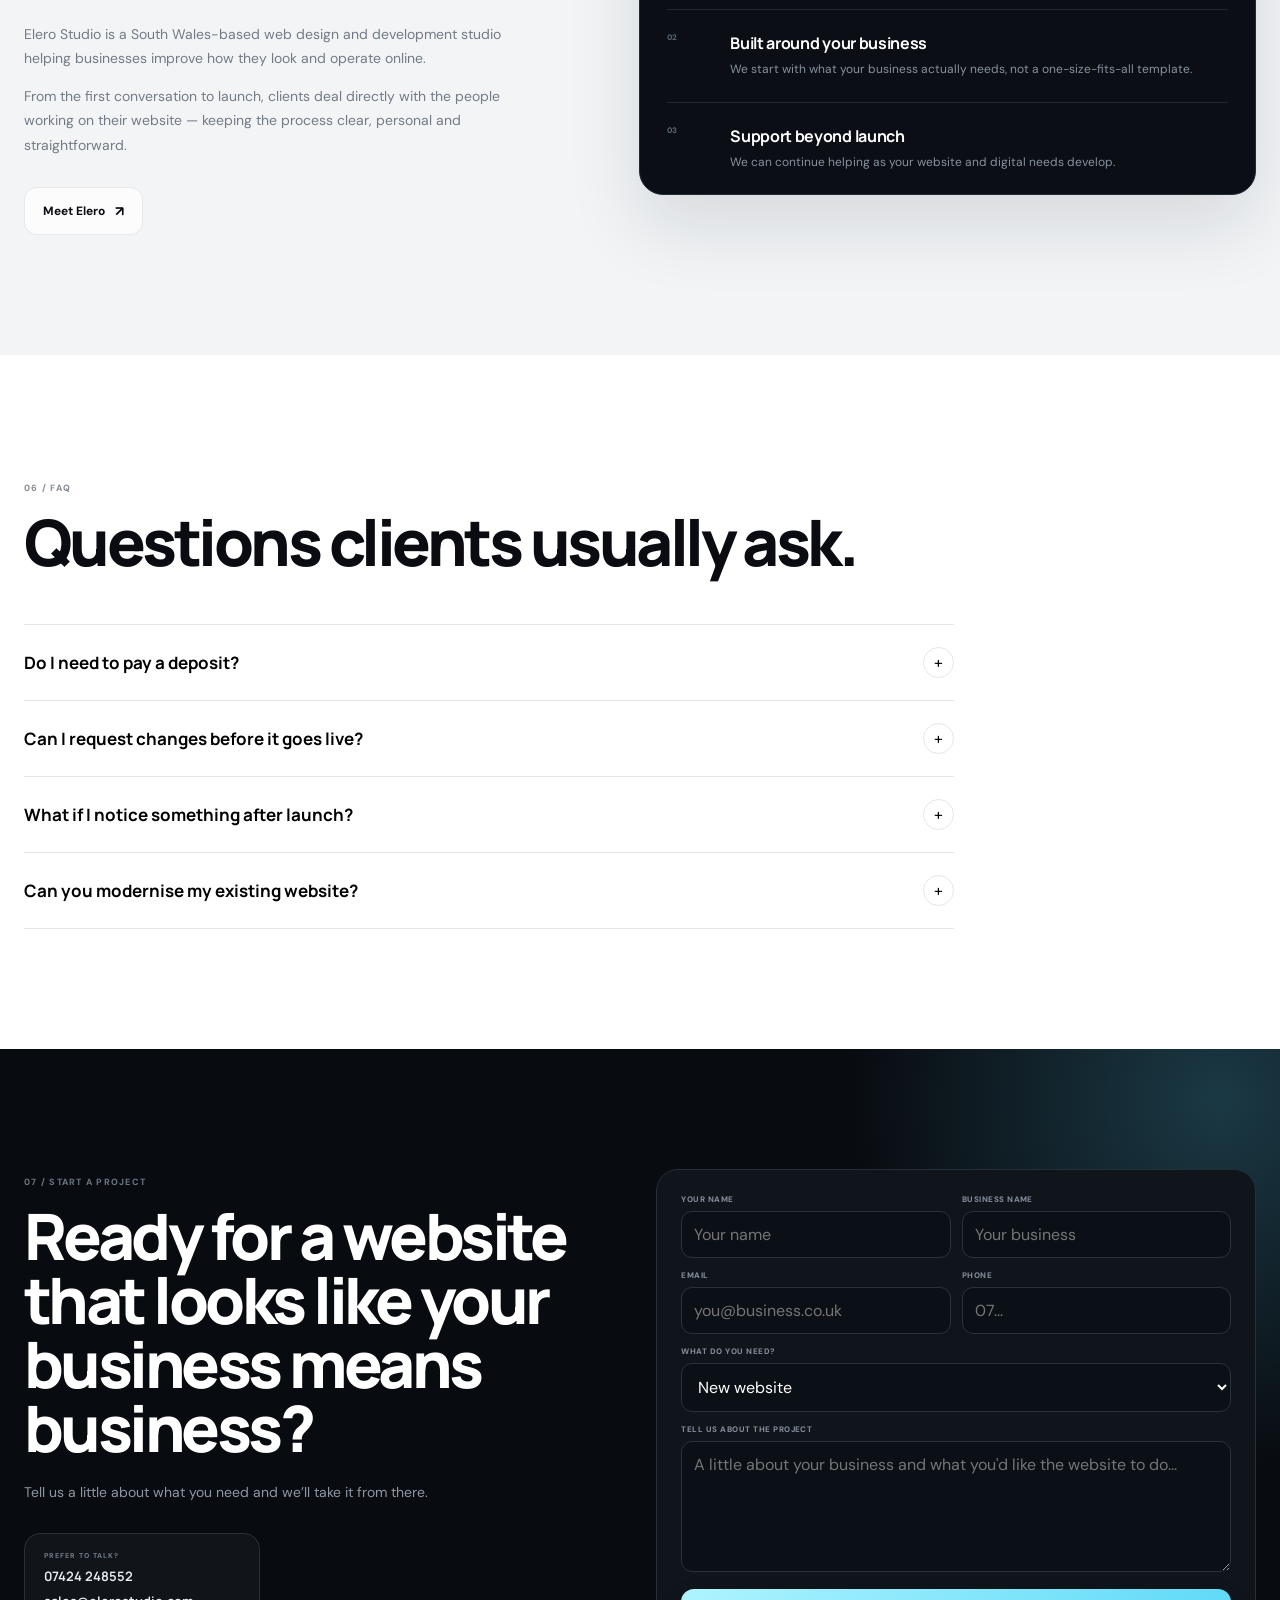
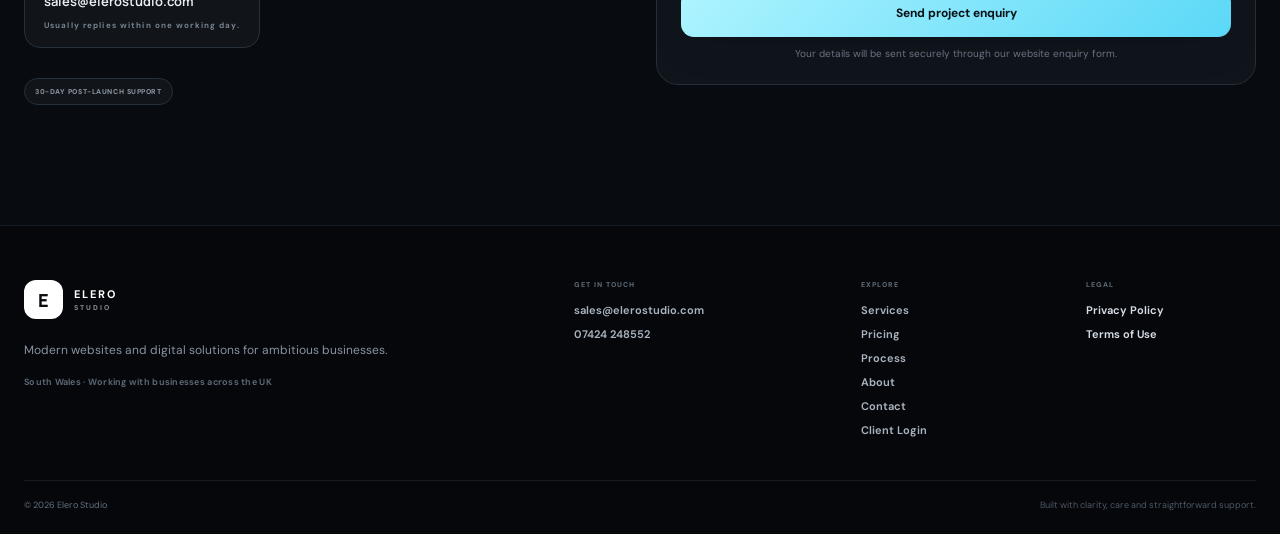
==== commit 28e640cb: "pricing" ====
--- a/index.html
+++ b/index.html
@@ -160,6 +160,35 @@
       color: transparent;
     }
 
+
+    /* THREE PRICING CARDS */
+
+    .pricing-plans {
+      grid-template-columns: repeat(3, minmax(0, 1fr));
+    }
+
+    .pricing-detail-link {
+      display: inline-flex;
+      align-items: center;
+      gap: 8px;
+      margin-top: 22px;
+      color: inherit;
+      font-weight: 700;
+      text-decoration: none;
+    }
+
+    .pricing-detail-link:hover {
+      text-decoration: underline;
+    }
+
+    @media (max-width: 900px) {
+
+      .pricing-plans {
+        grid-template-columns: 1fr;
+      }
+
+    }
+
   </style>
 
 </head>
@@ -246,6 +275,7 @@
       </div>
 
     </div>
+
 
     <!-- MOBILE MENU -->
 
@@ -986,12 +1016,9 @@
             </h3>
 
             <p>
-              You do
-              <strong>
-                not
-              </strong>
-              pay both. Your first 30 days of reasonable post-launch
-              edits are included whichever option you choose.
+              Choose the level of ongoing support that suits your business.
+              Your first 30 days of reasonable post-launch edits are included
+              whichever option you choose.
             </p>
 
           </div>
@@ -1002,12 +1029,12 @@
 
             <!-- HOSTING -->
 
-            <article class="price-plan">
+            <article class="price-plan managed-plan">
 
               <div class="plan-topline">
 
                 <span>
-                  ESSENTIAL
+                  HOSTING
                 </span>
 
                 <b>
@@ -1019,7 +1046,7 @@
               <div class="plan-price">
 
                 <strong>
-                  £3.99
+                  £9.99
                 </strong>
 
                 <span>
@@ -1033,8 +1060,8 @@
               </h4>
 
               <p>
-                For clients who simply want us to keep their website
-                hosted, online and accessible.
+                For businesses that simply want us to keep their finished
+                website hosted, secure and online.
               </p>
 
               <ul>
@@ -1044,15 +1071,19 @@
                 </li>
 
                 <li>
-                  Your website stays live
+                  Secure HTTPS connection
                 </li>
 
                 <li>
-                  30 days of post-launch edits included
+                  Website monitoring
                 </li>
 
                 <li>
-                  Ongoing edits are not included after the 30-day window
+                  Initial SEO setup
+                </li>
+
+                <li>
+                  Ongoing website amendments are not included
                 </li>
 
               </ul>
@@ -1079,7 +1110,7 @@
               <div class="plan-price">
 
                 <strong>
-                  £39.99
+                  £49.99
                 </strong>
 
                 <span>
@@ -1093,34 +1124,109 @@
               </h4>
 
               <p>
-                For clients who want hosting plus ongoing help making
-                reasonable changes to their live website.
+                For businesses that want us to host the website and keep its
+                existing content up to date for them.
               </p>
 
               <ul>
 
                 <li>
-                  Website hosting included
+                  Everything in Website Hosting
                 </li>
 
                 <li>
-                  Ongoing reasonable amendments
+                  Routine website amendments
                 </li>
 
                 <li>
-                  30 days of post-launch edits included
+                  Text, image and service updates
                 </li>
 
                 <li>
-                  No need to pay £3.99 as well — this replaces the
-                  hosting-only option
+                  Existing form amendments
                 </li>
 
+                <li>
+                  Ongoing technical SEO upkeep
+                </li>
+
               </ul>
 
             </article>
 
+
+            <!-- BUSINESS SYSTEMS -->
+
+            <article class="price-plan managed-plan">
+
+              <div class="plan-topline">
+
+                <span>
+                  BUSINESS SYSTEMS
+                </span>
+
+                <b>
+                  OPTION 03
+                </b>
+
+              </div>
+
+              <div class="plan-price">
+
+                <strong>
+                  £349
+                </strong>
+
+                <span>
+                  / month
+                </span>
+
+              </div>
+
+              <h4>
+                Website & Business Systems
+              </h4>
+
+              <p>
+                For businesses that rely on custom software, portals, booking
+                systems, dashboards or other Elero-built functionality.
+              </p>
+
+              <ul>
+
+                <li>
+                  Everything in Managed Website
+                </li>
+
+                <li>
+                  Custom software hosting and management
+                </li>
+
+                <li>
+                  Database and system monitoring
+                </li>
+
+                <li>
+                  Bug fixes and integration maintenance
+                </li>
+
+                <li>
+                  Priority technical support
+                </li>
+
+              </ul>
+
+            </article>
+
           </div>
+
+          <a
+            class="pricing-detail-link"
+            href="pricing.html"
+          >
+            Compare the packages in detail
+            <span>→</span>
+          </a>
 
         </div>
 
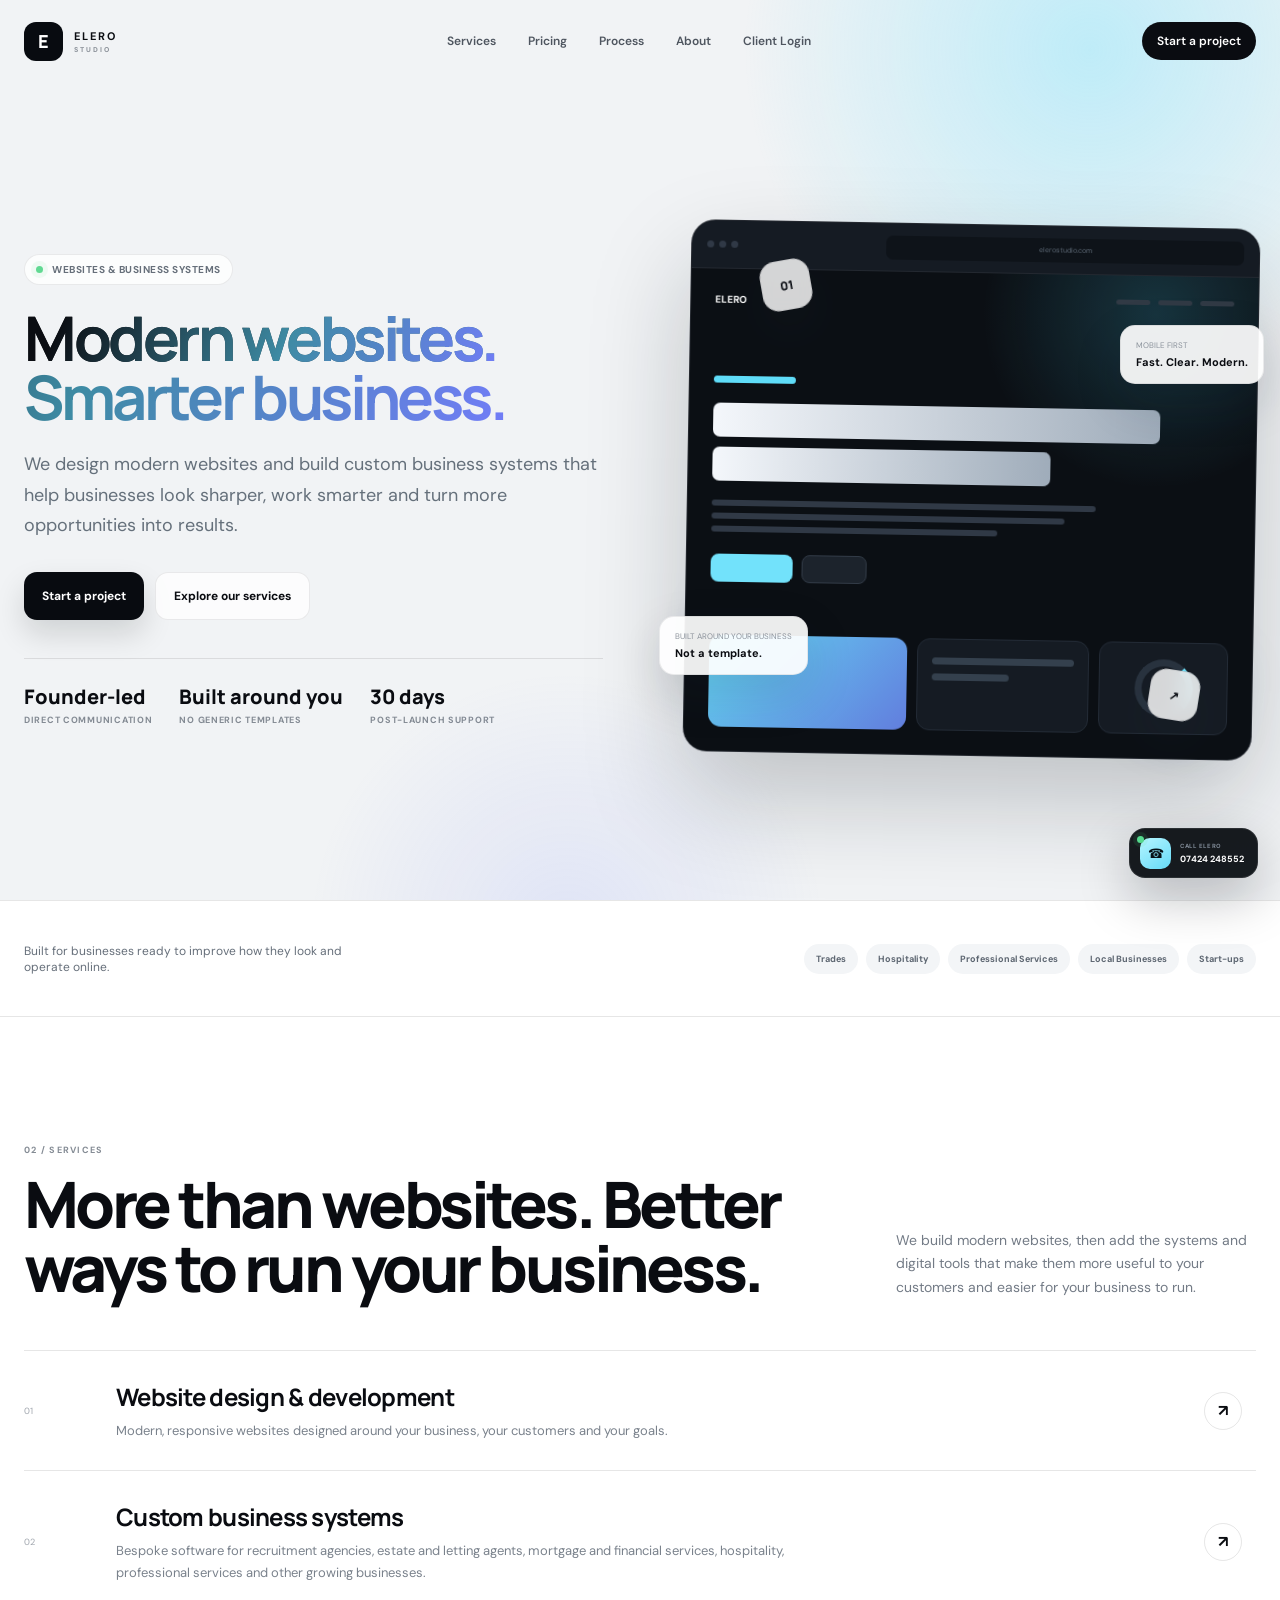
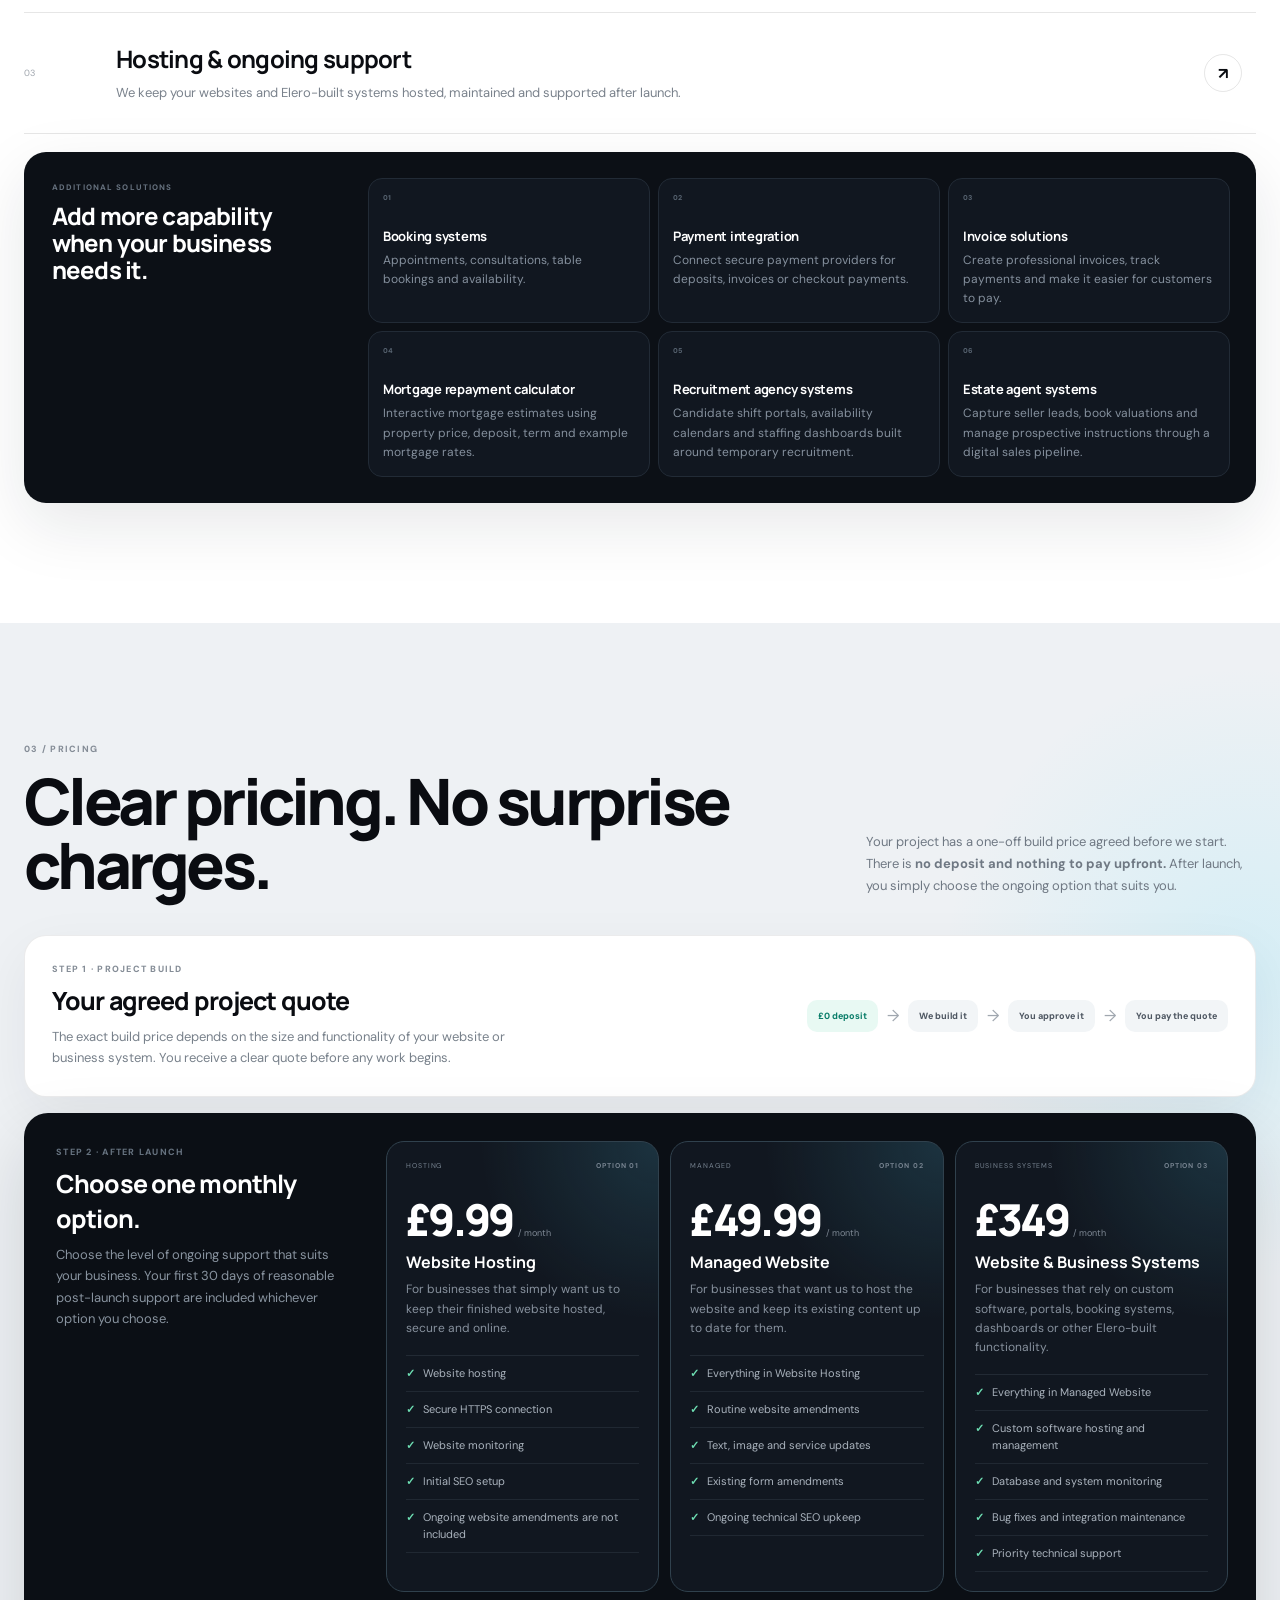
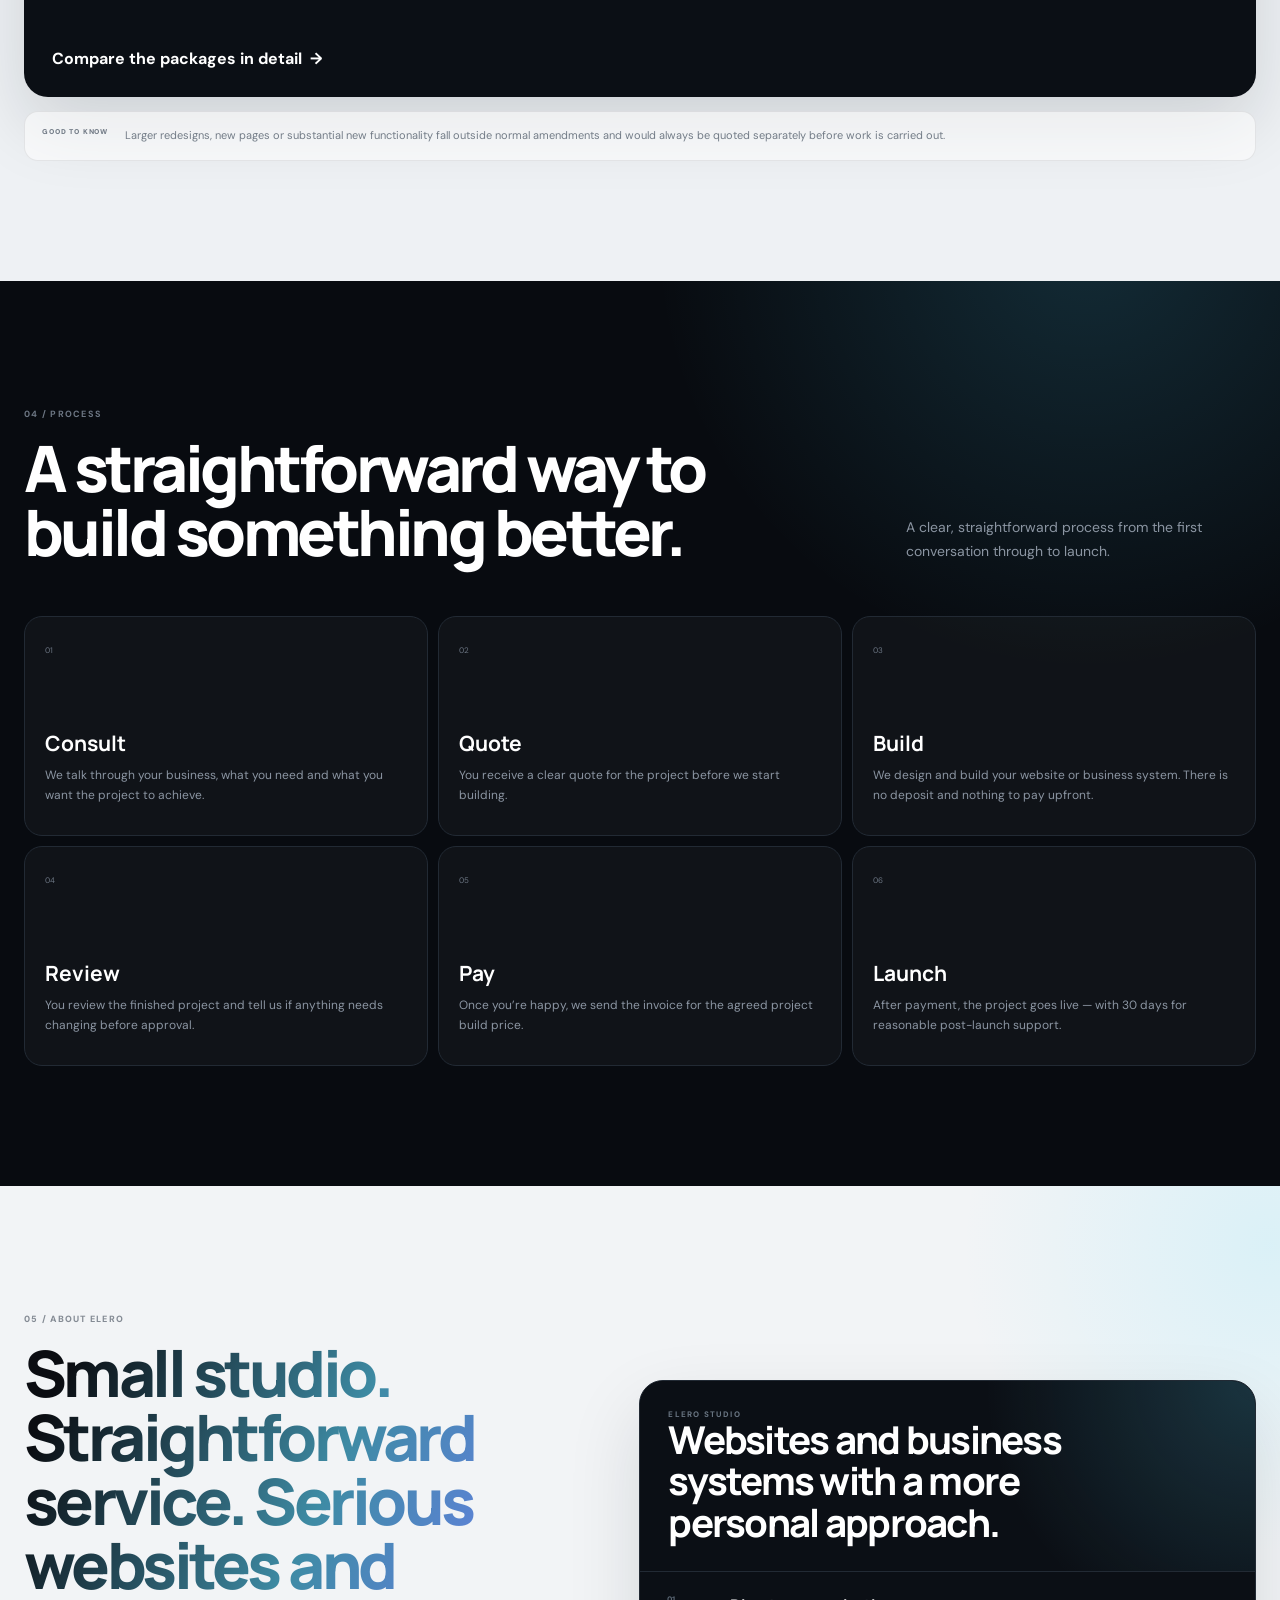
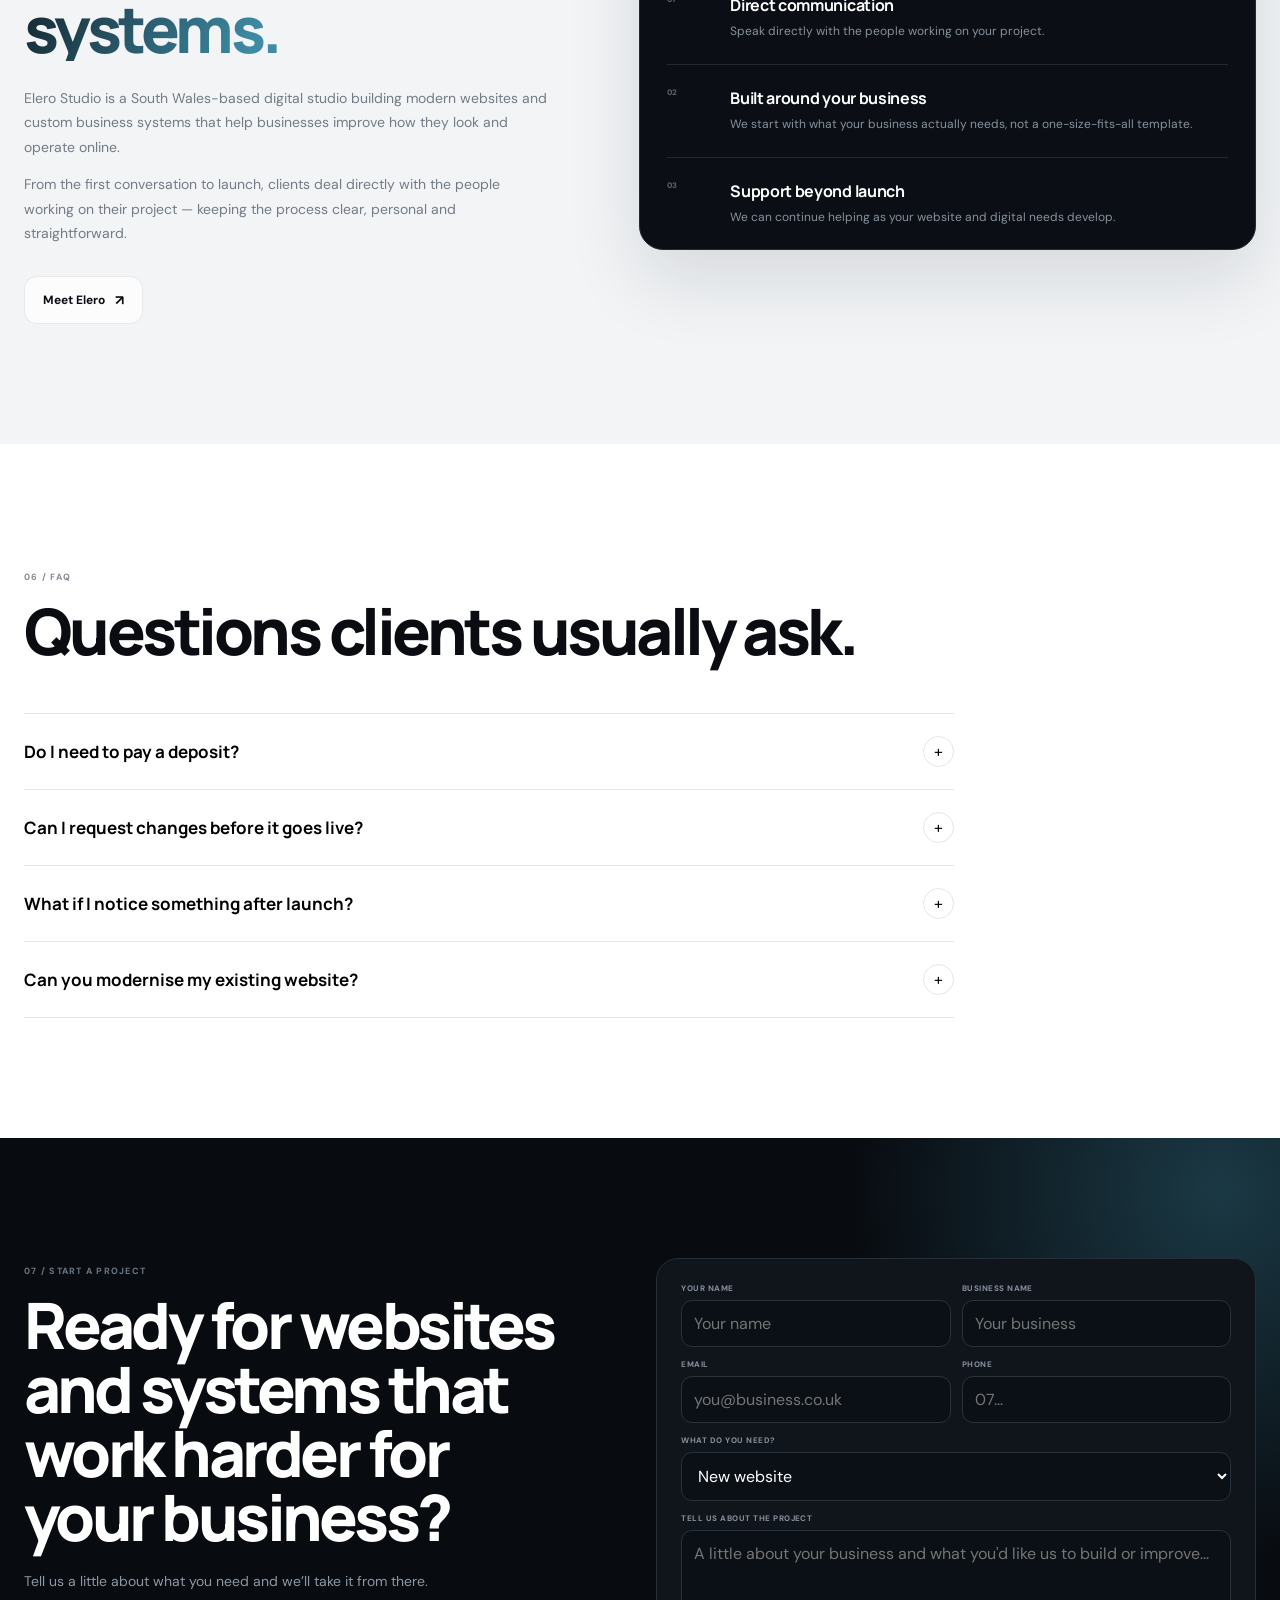
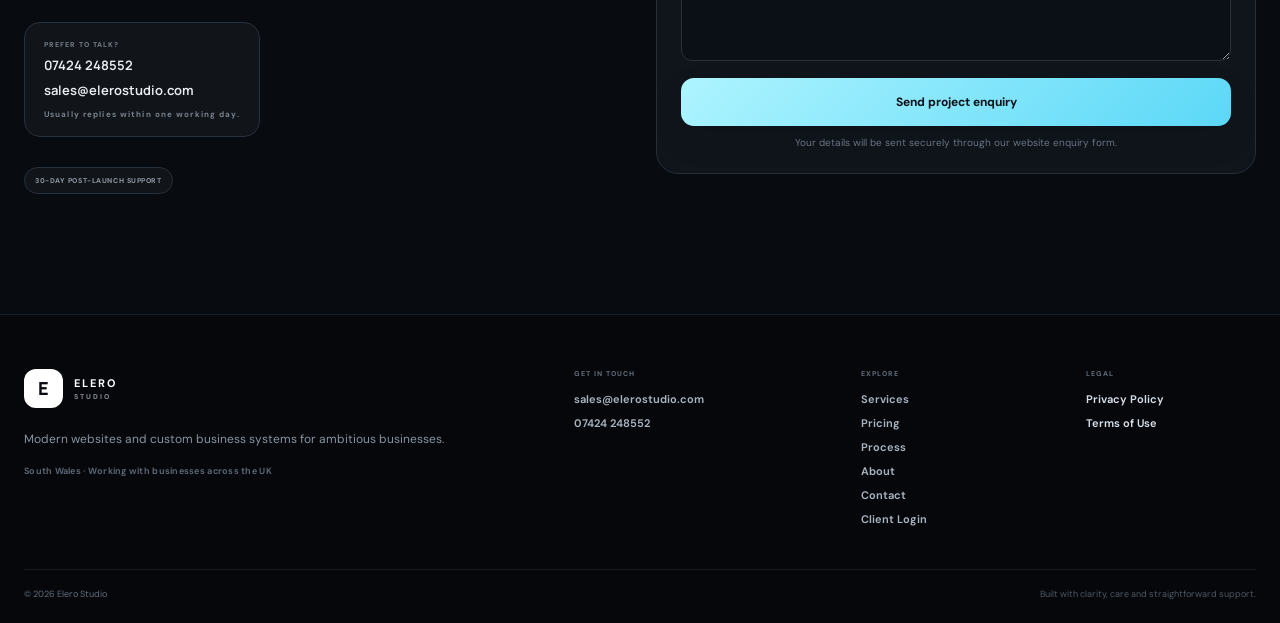
==== commit e1757ebf: "demos and other things" ====
--- a/index.html
+++ b/index.html
@@ -1,2097 +1,2282 @@
 <!doctype html>
 <html lang="en">
+
 <head>
-  <meta charset="utf-8">
-  <meta name="viewport" content="width=device-width,initial-scale=1">
-
-  <meta
-    name="description"
-    content="Elero Studio builds modern websites for businesses, with booking systems, payments, invoicing, automation, SEO and digital solutions tailored to your needs."
-  >
-
-  <title>Elero Studio | Web Design, Development & Digital Solutions</title>
-
-  <link rel="preconnect" href="https://fonts.googleapis.com">
-  <link rel="preconnect" href="https://fonts.gstatic.com" crossorigin>
-
-  <link
-    href="https://fonts.googleapis.com/css2?family=DM+Sans:wght@400;500;600;700&family=Manrope:wght@400;500;600;700;800&display=swap"
-    rel="stylesheet"
-  >
-
-  <meta
-    name="robots"
-    content="index,follow,max-image-preview:large,max-snippet:160"
-  >
-
-  <link
-    rel="canonical"
-    href="https://elerostudio.com/"
-  >
-
-  <meta property="og:type" content="website">
-  <meta property="og:site_name" content="Elero Studio">
-
-  <meta
-    property="og:title"
-    content="Elero Studio | Web Design, Development & Digital Solutions"
-  >
-
-  <meta
-    property="og:description"
-    content="Modern websites and digital solutions built around ambitious businesses."
-  >
-
-  <meta
-    property="og:url"
-    content="https://elerostudio.com/"
-  >
-
-  <meta
-    property="og:image"
-    content="https://elerostudio.com/social-preview.png"
-  >
-
-  <meta
-    name="twitter:card"
-    content="summary_large_image"
-  >
-
-  <meta
-    name="twitter:title"
-    content="Elero Studio | Web Design, Development & Digital Solutions"
-  >
-
-  <meta
-    name="twitter:description"
-    content="Modern websites and digital solutions built around ambitious businesses."
-  >
-
-  <meta
-    name="twitter:image"
-    content="https://elerostudio.com/social-preview.png"
-  >
-
-  <link
-    rel="icon"
-    type="image/png"
-    sizes="512x512"
-    href="/favicon.png"
-  >
-
-  <link
-    rel="apple-touch-icon"
-    href="/favicon.png"
-  >
-
-  <script type="application/ld+json">
-  {
-    "@context": "https://schema.org",
-    "@graph": [
-      {
-        "@type": "WebSite",
-        "@id": "https://elerostudio.com/#website",
-        "url": "https://elerostudio.com/",
-        "name": "Elero Studio",
-        "alternateName": "Elero"
-      },
-      {
-        "@type": "Organization",
-        "@id": "https://elerostudio.com/#organization",
-        "name": "Elero Studio",
-        "url": "https://elerostudio.com/",
-        "email": "sales@elerostudio.com",
-        "telephone": "+447424248552",
-        "description": "Web design, development and digital solutions for ambitious businesses."
-      }
-    ]
+
+<meta charset="utf-8">
+
+<meta
+name="viewport"
+content="width=device-width,initial-scale=1"
+>
+
+<meta
+name="description"
+content="Elero Studio builds modern websites and custom business systems, including booking systems, payments, invoicing, automation, portals and digital tools tailored to your needs."
+>
+
+<title>Elero Studio | Websites & Business Systems</title>
+
+<link rel="preconnect" href="https://fonts.googleapis.com">
+
+<link
+rel="preconnect"
+href="https://fonts.gstatic.com"
+crossorigin
+>
+
+<link
+href="https://fonts.googleapis.com/css2?family=DM+Sans:wght@400;500;600;700&family=Manrope:wght@400;500;600;700;800&display=swap"
+rel="stylesheet"
+>
+
+<meta
+name="robots"
+content="index,follow,max-image-preview:large,max-snippet:160"
+>
+
+<link
+rel="canonical"
+href="https://elerostudio.com/"
+>
+
+<meta property="og:type" content="website">
+
+<meta property="og:site_name" content="Elero Studio">
+
+<meta
+property="og:title"
+content="Elero Studio | Websites & Business Systems"
+>
+
+<meta
+property="og:description"
+content="Modern websites and custom business systems built around ambitious businesses."
+>
+
+<meta
+property="og:url"
+content="https://elerostudio.com/"
+>
+
+<meta
+property="og:image"
+content="https://elerostudio.com/social-preview.png"
+>
+
+<meta
+name="twitter:card"
+content="summary_large_image"
+>
+
+<meta
+name="twitter:title"
+content="Elero Studio | Websites & Business Systems"
+>
+
+<meta
+name="twitter:description"
+content="Modern websites and custom business systems built around ambitious businesses."
+>
+
+<meta
+name="twitter:image"
+content="https://elerostudio.com/social-preview.png"
+>
+
+<link
+rel="icon"
+type="image/png"
+sizes="512x512"
+href="/favicon.png"
+>
+
+<link
+rel="apple-touch-icon"
+href="/favicon.png"
+>
+
+<script type="application/ld+json">
+{
+  "@context": "https://schema.org",
+  "@graph": [
+    {
+      "@type": "WebSite",
+      "@id": "https://elerostudio.com/#website",
+      "url": "https://elerostudio.com/",
+      "name": "Elero Studio",
+      "alternateName": "Elero"
+    },
+    {
+      "@type": "Organization",
+      "@id": "https://elerostudio.com/#organization",
+      "name": "Elero Studio",
+      "url": "https://elerostudio.com/",
+      "email": "sales@elerostudio.com",
+      "telephone": "+447424248552",
+      "description": "Websites and custom business systems for ambitious businesses."
+    }
+  ]
+}
+</script>
+
+<link rel="stylesheet" href="style.css">
+
+<style>
+
+.solution-card-link {
+  text-decoration: none;
+  color: inherit;
+  cursor: pointer;
+
+  transition:
+    transform .2s ease,
+    border-color .2s ease,
+    box-shadow .2s ease;
+}
+
+.solution-card-link:hover {
+  transform: translateY(-3px);
+
+  border-color:
+    rgba(79,230,255,.55);
+
+  box-shadow:
+    0 14px 32px
+    rgba(8,20,32,.08);
+}
+
+.solution-card-link:focus-visible {
+  outline:
+    3px solid
+    rgba(79,230,255,.55);
+
+  outline-offset: 3px;
+}
+
+
+/* CORE SERVICE ARROW LINKS */
+
+.service-row b a {
+  display: flex;
+  align-items: center;
+  justify-content: center;
+
+  width: 100%;
+  height: 100%;
+
+  color: inherit;
+
+  text-decoration: none;
+
+  border-radius: inherit;
+}
+
+.service-row b a:focus-visible {
+  outline:
+    3px solid
+    rgba(79,230,255,.55);
+
+  outline-offset: 3px;
+}
+
+
+/* ABOUT HEADING GRADIENT */
+
+.about-heading-gradient {
+  background:
+    linear-gradient(
+      115deg,
+      #0b0d12 8%,
+      #3e8ba4 55%,
+      #727cf8
+    );
+
+  -webkit-background-clip: text;
+  background-clip: text;
+
+  color: transparent;
+}
+
+
+/* THREE PRICING CARDS */
+
+.pricing-plans {
+  grid-template-columns:
+    repeat(3, minmax(0, 1fr));
+}
+
+.pricing-detail-link {
+  display: inline-flex;
+  align-items: center;
+
+  gap: 8px;
+
+  margin-top: 22px;
+
+  color: inherit;
+
+  font-weight: 700;
+
+  text-decoration: none;
+}
+
+.pricing-detail-link:hover {
+  text-decoration: underline;
+}
+
+@media (max-width: 900px) {
+
+  .pricing-plans {
+    grid-template-columns: 1fr;
   }
-  </script>
-
-  <link rel="stylesheet" href="style.css">
-
-  <style>
-
-    .solution-card-link {
-      text-decoration: none;
-      color: inherit;
-      cursor: pointer;
-
-      transition:
-        transform .2s ease,
-        border-color .2s ease,
-        box-shadow .2s ease;
-    }
-
-    .solution-card-link:hover {
-      transform: translateY(-3px);
-
-      border-color:
-        rgba(79,230,255,.55);
-
-      box-shadow:
-        0 14px 32px
-        rgba(8,20,32,.08);
-    }
-
-    .solution-card-link:focus-visible {
-      outline:
-        3px solid
-        rgba(79,230,255,.55);
-
-      outline-offset: 3px;
-    }
-
-
-    /* ABOUT HEADING GRADIENT */
-
-    .about-heading-gradient {
-      background:
-        linear-gradient(
-          115deg,
-          #0b0d12 8%,
-          #3e8ba4 55%,
-          #727cf8
-        );
-
-      -webkit-background-clip: text;
-      background-clip: text;
-
-      color: transparent;
-    }
-
-
-    /* THREE PRICING CARDS */
-
-    .pricing-plans {
-      grid-template-columns: repeat(3, minmax(0, 1fr));
-    }
-
-    .pricing-detail-link {
-      display: inline-flex;
-      align-items: center;
-      gap: 8px;
-      margin-top: 22px;
-      color: inherit;
-      font-weight: 700;
-      text-decoration: none;
-    }
-
-    .pricing-detail-link:hover {
-      text-decoration: underline;
-    }
-
-    @media (max-width: 900px) {
-
-      .pricing-plans {
-        grid-template-columns: 1fr;
-      }
-
-    }
-
-  </style>
+
+}
+
+</style>
 
 </head>
 
+
 <body>
 
-  <!-- HEADER -->
-
-  <header
-    class="site-header"
-    id="top"
-    data-nosnippet
-  >
-
-    <div class="container nav-wrap">
-
-      <a
-        class="brand"
-        href="#top"
-      >
-
-        <span class="brand-mark">
-          E
-        </span>
-
-        <span>
-
-          <strong>
-            ELERO
-          </strong>
-
-          <small>
-            STUDIO
-          </small>
-
-        </span>
-
-      </a>
-
-      <nav class="desktop-nav">
-
-        <a href="#services">
-          Services
-        </a>
-
-        <a href="#pricing">
-          Pricing
-        </a>
-
-        <a href="#process">
-          Process
-        </a>
-
-        <a href="about.html">
-          About
-        </a>
-
-        <a href="https://portal.elerostudio.com/portal/login">
-          Client Login
-        </a>
-
-      </nav>
-
-      <div class="nav-actions">
-
-        <a
-          class="nav-cta"
-          href="#contact"
-        >
-          Start a project
-        </a>
-
-        <button
-          class="menu-button"
-          id="menuButton"
-          aria-label="Open menu"
-        >
-
-          <span></span>
-          <span></span>
-
-        </button>
-
-      </div>
-
-    </div>
-
-
-    <!-- MOBILE MENU -->
-
-    <div
-      class="mobile-menu"
-      id="mobileMenu"
-    >
-
-      <a href="#services">
-        Services
-      </a>
-
-      <a href="#pricing">
-        Pricing
-      </a>
-
-      <a href="#process">
-        Process
-      </a>
-
-      <a href="about.html">
-        About
-      </a>
-
-      <a href="https://portal.elerostudio.com/portal/login">
-        Client Login
-      </a>
-
-      <a
-        class="mobile-cta"
-        href="#contact"
-      >
-        Start a project
-      </a>
-
-    </div>
-
-  </header>
-
-
-  <main>
-
-
-    <!-- =====================================
-         HERO
-         ===================================== -->
-
-    <section class="hero">
-
-      <div class="glow glow-a"></div>
-      <div class="glow glow-b"></div>
-
-      <div class="container hero-grid">
-
-        <div class="hero-copy reveal">
-
-          <div class="eyebrow">
-
-            <i></i>
-
-            Websites built for real businesses
-
-          </div>
-
-          <h1>
-
-            <span class="hero-gradient">
-
-              <span class="hero-word">
-                Modern websites.
-              </span>
-
-              Smarter business.
-
-            </span>
-
-          </h1>
-
-          <p>
-            We design and build modern websites for businesses that want
-            to look sharper, win more trust and turn more visitors into
-            enquiries.
-          </p>
-
-          <div class="hero-actions">
-
-            <a
-              href="#contact"
-              class="button primary"
-            >
-              Start your website
-            </a>
-
-            <a
-              href="#services"
-              class="button secondary"
-            >
-              Explore our services
-            </a>
-
-          </div>
-
-          <div class="proof">
-
-            <div>
-
-              <strong>
-                Founder-led
-              </strong>
-
-              <small>
-                Direct communication
-              </small>
-
-            </div>
-
-            <div>
-
-              <strong>
-                Built around you
-              </strong>
-
-              <small>
-                No generic templates
-              </small>
-
-            </div>
-
-            <div>
-
-              <strong>
-                30 days
-              </strong>
-
-              <small>
-                Post-launch support
-              </small>
-
-            </div>
-
-          </div>
-
-        </div>
-
-
-        <!-- HERO VISUAL -->
-
-        <div
-          class="hero-visual reveal delay"
-          id="hero3d"
-        >
-
-          <div
-            class="hero-3d-scene"
-            id="hero3dScene"
-          >
-
-            <div class="glass-plane plane-one"></div>
-            <div class="glass-plane plane-two"></div>
-
-            <div class="browser">
-
-              <div class="browser-top">
-
-                <div class="dots">
-
-                  <i></i>
-                  <i></i>
-                  <i></i>
-
-                </div>
-
-                <div class="address">
-                  elerostudio.com
-                </div>
-
-              </div>
-
-              <div class="browser-body">
-
-                <div class="mock-nav">
-
-                  <b>
-                    ELERO
-                  </b>
-
-                  <div>
-
-                    <span></span>
-                    <span></span>
-                    <span></span>
-
-                  </div>
-
-                </div>
-
-                <div class="mock-hero">
-
-                  <em></em>
-
-                  <div class="mock-title">
-
-                    <i></i>
-                    <i></i>
-
-                  </div>
-
-                  <div class="mock-copy">
-
-                    <i></i>
-                    <i></i>
-                    <i></i>
-
-                  </div>
-
-                  <div class="mock-buttons">
-
-                    <i></i>
-                    <i></i>
-
-                  </div>
-
-                </div>
-
-                <div class="mock-grid">
-
-                  <div class="mock-card cyan"></div>
-                  <div class="mock-card lines"></div>
-                  <div class="mock-card ring"></div>
-
-                </div>
-
-              </div>
-
-            </div>
-
-            <div class="float-card one">
-
-              <small>
-                BUILT AROUND YOUR BUSINESS
-              </small>
-
-              <strong>
-                Not a template.
-              </strong>
-
-            </div>
-
-            <div class="float-card two">
-
-              <small>
-                MOBILE FIRST
-              </small>
-
-              <strong>
-                Fast. Clear. Modern.
-              </strong>
-
-            </div>
-
-            <div class="depth-chip depth-chip-one">
-              01
-            </div>
-
-            <div class="depth-chip depth-chip-two">
-              ↗
-            </div>
-
-          </div>
-
-        </div>
-
-      </div>
-
-    </section>
-
-
-    <!-- =====================================
-         TRUST
-         ===================================== -->
-
-    <section class="trust">
-
-      <div class="container trust-inner">
-
-        <p>
-          Built for businesses that have outgrown their current website.
-        </p>
-
-        <div>
-
-          <span>
-            Trades
-          </span>
-
-          <span>
-            Hospitality
-          </span>
-
-          <span>
-            Professional Services
-          </span>
-
-          <span>
-            Local Businesses
-          </span>
-
-          <span>
-            Start-ups
-          </span>
-
-        </div>
-
-      </div>
-
-    </section>
-
-
-    <!-- =====================================
-         SERVICES
-         ===================================== -->
-
-    <section
-      class="section services"
-      id="services"
-    >
-
-      <div class="container">
-
-        <div class="heading split reveal">
-
-          <div>
-
-            <small>
-              02 / SERVICES
-            </small>
-
-            <h2>
-              More than just a good-looking website.
-            </h2>
-
-          </div>
-
-          <p>
-            We can build the website itself, then add the systems that
-            make it more useful to your customers and easier for your
-            business to run.
-          </p>
-
-        </div>
-
-
-        <!-- CORE SERVICES -->
-
-        <div class="service-list core-services">
-
-          <article class="service-row reveal">
-
-            <span>
-              01
-            </span>
-
-            <div>
-
-              <h3>
-                Website design & build
-              </h3>
-
-              <p>
-                Modern, responsive websites designed around your
-                business, your customers and your goals.
-              </p>
-
-            </div>
-
-            <b>
-              ↗
-            </b>
-
-          </article>
-
-
-          <article class="service-row reveal">
-
-            <span>
-              02
-            </span>
-
-            <div>
-
-              <h3>
-                Website redesign
-              </h3>
-
-              <p>
-                Already online? We can modernise the experience while
-                retaining the systems and content that still work for you.
-              </p>
-
-            </div>
-
-            <b>
-              ↗
-            </b>
-
-          </article>
-
-
-          <article class="service-row reveal">
-
-            <span>
-              03
-            </span>
-
-            <div>
-
-              <h3>
-                Hosting & ongoing support
-              </h3>
-
-              <p>
-                Once your website is live, we can keep it hosted and
-                provide ongoing reasonable amendments when you need them.
-              </p>
-
-            </div>
-
-            <b>
-              ↗
-            </b>
-
-          </article>
-
-        </div>
-
-
-        <!-- =====================================
-             ADDITIONAL SOLUTIONS
-             ===================================== -->
-
-        <div class="solutions-panel reveal">
-
-          <div class="solutions-intro">
-
-            <span>
-              ADDITIONAL SOLUTIONS
-            </span>
-
-            <h3>
-              Build more into the website when the business needs it.
-            </h3>
-
-          </div>
-
-
-          <div class="solutions-grid">
-
-
-            <!-- BOOKING SYSTEMS -->
-
-            <a
-              href="booking-demo.html"
-              class="solution-card solution-card-link"
-              aria-label="View Elero booking system demo"
-            >
-
-              <span>
-                01
-              </span>
-
-              <div>
-
-                <h4>
-                  Booking systems
-                </h4>
-
-                <p>
-                  Appointments, consultations, table bookings and
-                  availability.
-                </p>
-
-              </div>
-
-            </a>
-
-
-            <!-- PAYMENT INTEGRATION -->
-
-            <a
-              href="payment-demo.html"
-              class="solution-card solution-card-link"
-              aria-label="View Elero payment integration demo"
-            >
-
-              <span>
-                02
-              </span>
-
-              <div>
-
-                <h4>
-                  Payment integration
-                </h4>
-
-                <p>
-                  Connect secure payment providers for deposits,
-                  invoices or checkout payments.
-                </p>
-
-              </div>
-
-            </a>
-
-
-            <!-- INVOICE SOLUTIONS -->
-
-            <a
-              href="invoice-demo.html"
-              class="solution-card solution-card-link"
-              aria-label="View Elero invoice solution demo"
-            >
-
-              <span>
-                03
-              </span>
-
-              <div>
-
-                <h4>
-                  Invoice solutions
-                </h4>
-
-                <p>
-                  Create professional invoices, track payments and
-                  make it easier for customers to pay.
-                </p>
-
-              </div>
-
-            </a>
-
-
-            <!-- MORTGAGE REPAYMENT CALCULATOR -->
-
-            <a
-              href="mortgage-calculator-demo.html"
-              class="solution-card solution-card-link"
-              aria-label="View Elero mortgage repayment calculator demo"
-            >
-
-              <span>
-                04
-              </span>
-
-              <div>
-
-                <h4>
-                  Mortgage repayment calculator
-                </h4>
-
-                <p>
-                  Interactive mortgage estimates using property price,
-                  deposit, term and example mortgage rates.
-                </p>
-
-              </div>
-
-            </a>
-
-
-            <!-- RECRUITMENT AGENCY SYSTEMS -->
-
-            <a
-              href="temporary-staffing-demo.html"
-              class="solution-card solution-card-link"
-              aria-label="View Elero recruitment agency systems demo"
-            >
-
-              <span>
-                05
-              </span>
-
-              <div>
-
-                <h4>
-                  Recruitment agency systems
-                </h4>
-
-                <p>
-                  Candidate shift portals, availability calendars and staffing
-                  dashboards built around temporary recruitment.
-                </p>
-
-              </div>
-
-            </a>
-
-
-            <!-- ESTATE AGENT SYSTEMS -->
-
-            <a
-              href="estate-agency-demo.html"
-              class="solution-card solution-card-link"
-              aria-label="View Elero estate agent systems demo"
-            >
-
-              <span>
-                06
-              </span>
-
-              <div>
-
-                <h4>
-                  Estate agent systems
-                </h4>
-
-                <p>
-                  Capture seller leads, book valuations and manage prospective
-                  instructions through a digital sales pipeline.
-                </p>
-
-              </div>
-
-            </a>
-
-          </div>
-
-        </div>
-
-      </div>
-
-    </section>
-
-
-    <!-- =====================================
-         PRICING
-         ===================================== -->
-
-    <section
-      class="section pricing"
-      id="pricing"
-    >
-
-      <div class="container">
-
-        <div class="pricing-head reveal">
-
-          <div>
-
-            <small>
-              03 / PRICING
-            </small>
-
-            <h2>
-              Clear pricing. No surprise charges.
-            </h2>
-
-          </div>
-
-          <p>
-            Your website has a one-off build price agreed before we
-            start. There is
-            <strong>
-              no deposit and nothing to pay upfront.
-            </strong>
-            After launch, you simply choose the ongoing option that
-            suits you.
-          </p>
-
-        </div>
-
-
-        <div class="build-price-card reveal">
-
-          <div>
-
-            <span class="price-label">
-              STEP 1 · WEBSITE BUILD
-            </span>
-
-            <h3>
-              Your agreed website quote
-            </h3>
-
-            <p>
-              The exact build price depends on the size and functionality
-              of your website. You receive a clear quote before any work
-              begins.
-            </p>
-
-          </div>
-
-          <div class="build-payment-flow">
-
-            <span>
-              £0 deposit
-            </span>
-
-            <i>
-              →
-            </i>
-
-            <span>
-              We build it
-            </span>
-
-            <i>
-              →
-            </i>
-
-            <span>
-              You approve it
-            </span>
-
-            <i>
-              →
-            </i>
-
-            <span>
-              You pay the quote
-            </span>
-
-          </div>
-
-        </div>
-
-
-        <div class="pricing-choice reveal">
-
-          <div class="pricing-choice-copy">
-
-            <span class="price-label">
-              STEP 2 · AFTER LAUNCH
-            </span>
-
-            <h3>
-              Choose one monthly option.
-            </h3>
-
-            <p>
-              Choose the level of ongoing support that suits your business.
-              Your first 30 days of reasonable post-launch edits are included
-              whichever option you choose.
-            </p>
-
-          </div>
-
-
-          <div class="pricing-plans">
-
-
-            <!-- HOSTING -->
-
-            <article class="price-plan managed-plan">
-
-              <div class="plan-topline">
-
-                <span>
-                  HOSTING
-                </span>
-
-                <b>
-                  OPTION 01
-                </b>
-
-              </div>
-
-              <div class="plan-price">
-
-                <strong>
-                  £9.99
-                </strong>
-
-                <span>
-                  / month
-                </span>
-
-              </div>
-
-              <h4>
-                Website Hosting
-              </h4>
-
-              <p>
-                For businesses that simply want us to keep their finished
-                website hosted, secure and online.
-              </p>
-
-              <ul>
-
-                <li>
-                  Website hosting
-                </li>
-
-                <li>
-                  Secure HTTPS connection
-                </li>
-
-                <li>
-                  Website monitoring
-                </li>
-
-                <li>
-                  Initial SEO setup
-                </li>
-
-                <li>
-                  Ongoing website amendments are not included
-                </li>
-
-              </ul>
-
-            </article>
-
-
-            <!-- MANAGED -->
-
-            <article class="price-plan managed-plan">
-
-              <div class="plan-topline">
-
-                <span>
-                  MANAGED
-                </span>
-
-                <b>
-                  OPTION 02
-                </b>
-
-              </div>
-
-              <div class="plan-price">
-
-                <strong>
-                  £49.99
-                </strong>
-
-                <span>
-                  / month
-                </span>
-
-              </div>
-
-              <h4>
-                Managed Website
-              </h4>
-
-              <p>
-                For businesses that want us to host the website and keep its
-                existing content up to date for them.
-              </p>
-
-              <ul>
-
-                <li>
-                  Everything in Website Hosting
-                </li>
-
-                <li>
-                  Routine website amendments
-                </li>
-
-                <li>
-                  Text, image and service updates
-                </li>
-
-                <li>
-                  Existing form amendments
-                </li>
-
-                <li>
-                  Ongoing technical SEO upkeep
-                </li>
-
-              </ul>
-
-            </article>
-
-
-            <!-- BUSINESS SYSTEMS -->
-
-            <article class="price-plan managed-plan">
-
-              <div class="plan-topline">
-
-                <span>
-                  BUSINESS SYSTEMS
-                </span>
-
-                <b>
-                  OPTION 03
-                </b>
-
-              </div>
-
-              <div class="plan-price">
-
-                <strong>
-                  £349
-                </strong>
-
-                <span>
-                  / month
-                </span>
-
-              </div>
-
-              <h4>
-                Website & Business Systems
-              </h4>
-
-              <p>
-                For businesses that rely on custom software, portals, booking
-                systems, dashboards or other Elero-built functionality.
-              </p>
-
-              <ul>
-
-                <li>
-                  Everything in Managed Website
-                </li>
-
-                <li>
-                  Custom software hosting and management
-                </li>
-
-                <li>
-                  Database and system monitoring
-                </li>
-
-                <li>
-                  Bug fixes and integration maintenance
-                </li>
-
-                <li>
-                  Priority technical support
-                </li>
-
-              </ul>
-
-            </article>
-
-          </div>
-
-          <a
-            class="pricing-detail-link"
-            href="pricing.html"
-          >
-            Compare the packages in detail
-            <span>→</span>
-          </a>
-
-        </div>
-
-
-        <div class="pricing-note reveal">
-
-          <span>
-            GOOD TO KNOW
-          </span>
-
-          <p>
-            Larger redesigns, new pages or substantial new functionality
-            fall outside normal amendments and would always be quoted
-            separately before work is carried out.
-          </p>
-
-        </div>
-
-      </div>
-
-    </section>
-
-
-    <!-- =====================================
-         PROCESS
-         ===================================== -->
-
-    <section
-      class="section process"
-      id="process"
-    >
-
-      <div class="container">
-
-        <div class="process-head reveal">
-
-          <div>
-
-            <small>
-              04 / PROCESS
-            </small>
-
-            <h2>
-              A straightforward way to get a better website.
-            </h2>
-
-          </div>
-
-          <p>
-            A clear, straightforward process from the first conversation
-            through to launch.
-          </p>
-
-        </div>
-
-
-        <div class="process-grid">
-
-          <article class="reveal">
-
-            <span>
-              01
-            </span>
-
-            <h3>
-              Consult
-            </h3>
-
-            <p>
-              We talk through your business, what you need and what you
-              want the website to achieve.
-            </p>
-
-          </article>
-
-
-          <article class="reveal">
-
-            <span>
-              02
-            </span>
-
-            <h3>
-              Quote
-            </h3>
-
-            <p>
-              You receive a clear quote for the website before we start
-              building.
-            </p>
-
-          </article>
-
-
-          <article class="reveal">
-
-            <span>
-              03
-            </span>
-
-            <h3>
-              Build
-            </h3>
-
-            <p>
-              We design and build the website. There is no deposit and
-              nothing to pay upfront.
-            </p>
-
-          </article>
-
-
-          <article class="reveal">
-
-            <span>
-              04
-            </span>
-
-            <h3>
-              Review
-            </h3>
-
-            <p>
-              You review the finished site and tell us if anything needs
-              changing before approval.
-            </p>
-
-          </article>
-
-
-          <article class="reveal">
-
-            <span>
-              05
-            </span>
-
-            <h3>
-              Pay
-            </h3>
-
-            <p>
-              Once you’re happy, we send the invoice for the agreed
-              website build price.
-            </p>
-
-          </article>
-
-
-          <article class="reveal">
-
-            <span>
-              06
-            </span>
-
-            <h3>
-              Launch
-            </h3>
-
-            <p>
-              After payment, the site goes live — with 30 days for
-              reasonable post-launch edits.
-            </p>
-
-          </article>
-
-        </div>
-
-      </div>
-
-    </section>
-
-
-    <!-- =====================================
-         ABOUT
-         ===================================== -->
-
-    <section
-      class="section about-preview"
-      id="about"
-    >
-
-      <div class="container about-preview-grid">
-
-        <div class="about-preview-copy reveal">
-
-          <small>
-            05 / ABOUT ELERO
-          </small>
-
-          <h2 class="about-heading-gradient">
-            Small studio. Straightforward service. Serious websites.
-          </h2>
-
-          <p>
-            Elero Studio is a South Wales-based web design and
-            development studio helping businesses improve how they look
-            and operate online.
-          </p>
-
-          <p>
-            From the first conversation to launch, clients deal directly
-            with the people working on their website — keeping the
-            process clear, personal and straightforward.
-          </p>
-
-          <a
-            class="button secondary about-preview-button"
-            href="about.html"
-          >
-
-            Meet Elero
-
-            <span>
-              ↗
-            </span>
-
-          </a>
-
-        </div>
-
-
-        <div class="about-trust-panel reveal delay">
-
-          <div class="about-trust-top">
-
-            <span>
-              ELERO STUDIO
-            </span>
-
-            <strong>
-              Web design with a more personal approach.
-            </strong>
-
-          </div>
-
-          <div class="about-trust-list">
-
-            <article>
-
-              <span>
-                01
-              </span>
-
-              <div>
-
-                <h3>
-                  Direct communication
-                </h3>
-
-                <p>
-                  Speak directly with the people working on your website.
-                </p>
-
-              </div>
-
-            </article>
-
-
-            <article>
-
-              <span>
-                02
-              </span>
-
-              <div>
-
-                <h3>
-                  Built around your business
-                </h3>
-
-                <p>
-                  We start with what your business actually needs, not a
-                  one-size-fits-all template.
-                </p>
-
-              </div>
-
-            </article>
-
-
-            <article>
-
-              <span>
-                03
-              </span>
-
-              <div>
-
-                <h3>
-                  Support beyond launch
-                </h3>
-
-                <p>
-                  We can continue helping as your website and digital
-                  needs develop.
-                </p>
-
-              </div>
-
-            </article>
-
-          </div>
-
-        </div>
-
-      </div>
-
-    </section>
-
-
-    <!-- =====================================
-         FAQ
-         ===================================== -->
-
-    <section class="section faq">
-
-      <div class="container">
-
-        <div class="heading reveal">
-
-          <small>
-            06 / FAQ
-          </small>
-
-          <h2>
-            Questions clients usually ask.
-          </h2>
-
-        </div>
-
-
-        <div class="faq-list">
-
-          <article class="faq-item reveal">
-
-            <button>
-
-              <span>
-                Do I need to pay a deposit?
-              </span>
-
-              <i>
-                +
-              </i>
-
-            </button>
-
-            <div>
-
-              <p>
-                No. There is no deposit and no upfront website-build fee.
-                We build the site first, you review it, and the agreed
-                build price is invoiced once you approve it.
-              </p>
-
-            </div>
-
-          </article>
-
-
-          <article class="faq-item reveal">
-
-            <button>
-
-              <span>
-                Can I request changes before it goes live?
-              </span>
-
-              <i>
-                +
-              </i>
-
-            </button>
-
-            <div>
-
-              <p>
-                Yes. The review stage is specifically there for you to
-                check the website and request reasonable changes before
-                approval.
-              </p>
-
-            </div>
-
-          </article>
-
-
-          <article class="faq-item reveal">
-
-            <button>
-
-              <span>
-                What if I notice something after launch?
-              </span>
-
-              <i>
-                +
-              </i>
-
-            </button>
-
-            <div>
-
-              <p>
-                You have 30 days after launch to request reasonable edits
-                if something was missed during the review stage.
-              </p>
-
-            </div>
-
-          </article>
-
-
-          <article class="faq-item reveal">
-
-            <button>
-
-              <span>
-                Can you modernise my existing website?
-              </span>
-
-              <i>
-                +
-              </i>
-
-            </button>
-
-            <div>
-
-              <p>
-                Yes. We can redesign an existing website and, where
-                appropriate, retain or integrate systems the business
-                already relies on.
-              </p>
-
-            </div>
-
-          </article>
-
-        </div>
-
-      </div>
-
-    </section>
-
-
-    <!-- =====================================
-         CONTACT
-         ===================================== -->
-
-    <section
-      class="section contact"
-      id="contact"
-    >
-
-      <div class="contact-glow"></div>
-
-      <div class="container contact-grid">
-
-        <div class="contact-copy reveal">
-
-          <small>
-            07 / START A PROJECT
-          </small>
-
-          <h2>
-            Ready for a website that looks like your business means
-            business?
-          </h2>
-
-          <p>
-            Tell us a little about what you need and we’ll take it from
-            there.
-          </p>
-
-          <div class="contact-direct">
-
-            <span class="contact-direct-label">
-              PREFER TO TALK?
-            </span>
-
-            <a href="tel:+447424248552">
-              07424 248552
-            </a>
-
-            <a href="mailto:sales@elerostudio.com">
-              sales@elerostudio.com
-            </a>
-
-            <small>
-              Usually replies within one working day.
-            </small>
-
-          </div>
-
-          <div class="mini-proof">
-
-            <span>
-              30-DAY POST-LAUNCH SUPPORT
-            </span>
-
-          </div>
-
-        </div>
-
-
-        <!-- CONTACT FORM -->
-
-        <form
-          class="contact-form reveal delay"
-          id="contactForm"
-          name="project-enquiry"
-          method="POST"
-          action="/thanks.html"
-          data-netlify="true"
-          netlify-honeypot="bot-field"
-        >
-
-          <input
-            type="hidden"
-            name="form-name"
-            value="project-enquiry"
-          >
-
-          <input
-            type="hidden"
-            name="subject"
-            data-remove-prefix
-            value="New Elero Studio website enquiry"
-          >
-
-          <p class="hidden-field">
-
-            <label>
-
-              Do not fill this in if you are human:
-
-              <input name="bot-field">
-
-            </label>
-
-          </p>
-
-
-          <div class="form-row">
-
-            <label>
-
-              <span>
-                Your name
-              </span>
-
-              <input
-                name="name"
-                required
-                autocomplete="name"
-                placeholder="Your name"
-              >
-
-            </label>
-
-            <label>
-
-              <span>
-                Business name
-              </span>
-
-              <input
-                name="business"
-                required
-                autocomplete="organization"
-                placeholder="Your business"
-              >
-
-            </label>
-
-          </div>
-
-
-          <div class="form-row">
-
-            <label>
-
-              <span>
-                Email
-              </span>
-
-              <input
-                name="email"
-                type="email"
-                required
-                autocomplete="email"
-                placeholder="you@business.co.uk"
-              >
-
-            </label>
-
-            <label>
-
-              <span>
-                Phone
-              </span>
-
-              <input
-                name="phone"
-                type="tel"
-                autocomplete="tel"
-                placeholder="07..."
-              >
-
-            </label>
-
-          </div>
-
-
-          <label>
-
-            <span>
-              What do you need?
-            </span>
-
-            <select name="project">
-
-              <option>
-                New website
-              </option>
-
-              <option>
-                Website redesign
-              </option>
-
-              <option>
-                Booking / enquiry system
-              </option>
-
-              <option>
-                Payment integration
-              </option>
-
-              <option>
-                Invoice solution
-              </option>
-
-              <option>
-                Client portal
-              </option>
-
-              <option>
-                Automation solution
-              </option>
-
-              <option>
-                Search engine optimisation
-              </option>
-
-              <option>
-                Not sure yet
-              </option>
-
-            </select>
-
-          </label>
-
-
-          <label>
-
-            <span>
-              Tell us about the project
-            </span>
-
-            <textarea
-              name="message"
-              rows="5"
-              required
-              placeholder="A little about your business and what you'd like the website to do..."
-            ></textarea>
-
-          </label>
-
-
-          <button
-            class="button primary submit"
-            type="submit"
-          >
-            Send project enquiry
-          </button>
-
-          <p
-            class="form-note"
-            id="formStatus"
-          >
-            Your details will be sent securely through our website enquiry
-            form.
-          </p>
-
-        </form>
-
-      </div>
-
-    </section>
-
-  </main>
-
-
-  <!-- =====================================
-       FLOATING CALL BUTTON
-       ===================================== -->
-
-  <a
-    class="floating-call"
-    data-nosnippet
-    href="tel:+447424248552"
-    aria-label="Call Elero Studio on 07424 248552"
-  >
-
-    <span class="call-status"></span>
-
-    <span class="call-icon">
-      ☎
-    </span>
-
-    <span class="call-copy">
-
-      <small>
-        CALL ELERO
-      </small>
-
-      <strong>
-        07424 248552
-      </strong>
-
-    </span>
-
-  </a>
-
-
-  <!-- =====================================
-       FOOTER
-       ===================================== -->
-
-  <footer class="site-footer">
-
-    <div class="container footer-main">
-
-      <div class="footer-brand-block">
-
-        <a
-          class="brand footer-brand"
-          href="#top"
-        >
-
-          <span class="brand-mark">
-            E
-          </span>
-
-          <span>
-
-            <strong>
-              ELERO
-            </strong>
-
-            <small>
-              STUDIO
-            </small>
-
-          </span>
-
-        </a>
-
-        <p>
-          Modern websites and digital solutions for ambitious businesses.
-        </p>
-
-        <span>
-          South Wales · Working with businesses across the UK
-        </span>
-
-      </div>
-
-
-      <div class="footer-column">
-
-        <small>
-          GET IN TOUCH
-        </small>
-
-        <a href="mailto:sales@elerostudio.com">
-          sales@elerostudio.com
-        </a>
-
-        <a href="tel:+447424248552">
-          07424 248552
-        </a>
-
-      </div>
-
-
-      <div class="footer-column">
-
-        <small>
-          EXPLORE
-        </small>
-
-        <a href="#services">
-          Services
-        </a>
-
-        <a href="#pricing">
-          Pricing
-        </a>
-
-        <a href="#process">
-          Process
-        </a>
-
-        <a href="about.html">
-          About
-        </a>
-
-        <a href="#contact">
-          Contact
-        </a>
-
-        <a href="https://portal.elerostudio.com/portal/login">
-          Client Login
-        </a>
-
-      </div>
-
-
-      <div class="footer-column footer-legal">
-
-        <small>
-          LEGAL
-        </small>
-
-        <a href="privacy.html">
-          Privacy Policy
-        </a>
-
-        <a href="terms.html">
-          Terms of Use
-        </a>
-
-      </div>
-
-    </div>
-
-
-    <div class="container footer-bottom">
-
-      <span>
-        © 2026 Elero Studio
-      </span>
-
-      <span>
-        Built with clarity, care and straightforward support.
-      </span>
-
-    </div>
-
-  </footer>
-
-
-  <script src="script.js"></script>
+
+<!-- =====================================
+     HEADER
+     ===================================== -->
+
+<header
+class="site-header"
+id="top"
+data-nosnippet
+>
+
+<div class="container nav-wrap">
+
+<a
+class="brand"
+href="#top"
+>
+
+<span class="brand-mark">
+E
+</span>
+
+<span>
+
+<strong>
+ELERO
+</strong>
+
+<small>
+STUDIO
+</small>
+
+</span>
+
+</a>
+
+
+<nav class="desktop-nav">
+
+<a href="#services">
+Services
+</a>
+
+<a href="#pricing">
+Pricing
+</a>
+
+<a href="#process">
+Process
+</a>
+
+<a href="about.html">
+About
+</a>
+
+<a href="https://portal.elerostudio.com/portal/login">
+Client Login
+</a>
+
+</nav>
+
+
+<div class="nav-actions">
+
+<a
+class="nav-cta"
+href="#contact"
+>
+Start a project
+</a>
+
+<button
+class="menu-button"
+id="menuButton"
+aria-label="Open menu"
+>
+
+<span></span>
+
+<span></span>
+
+</button>
+
+</div>
+
+</div>
+
+
+<!-- MOBILE MENU -->
+
+<div
+class="mobile-menu"
+id="mobileMenu"
+>
+
+<a href="#services">
+Services
+</a>
+
+<a href="#pricing">
+Pricing
+</a>
+
+<a href="#process">
+Process
+</a>
+
+<a href="about.html">
+About
+</a>
+
+<a href="https://portal.elerostudio.com/portal/login">
+Client Login
+</a>
+
+<a
+class="mobile-cta"
+href="#contact"
+>
+Start a project
+</a>
+
+</div>
+
+</header>
+
+
+<main>
+
+
+<!-- =====================================
+     HERO
+     ===================================== -->
+
+<section class="hero">
+
+<div class="glow glow-a"></div>
+
+<div class="glow glow-b"></div>
+
+
+<div class="container hero-grid">
+
+
+<div class="hero-copy reveal">
+
+
+<div class="eyebrow">
+
+<i></i>
+
+Websites & business systems
+
+</div>
+
+
+<h1>
+
+<span class="hero-gradient">
+
+<span class="hero-word">
+Modern websites.
+</span>
+
+Smarter business.
+
+</span>
+
+</h1>
+
+
+<p>
+We design modern websites and build custom business systems that help
+businesses look sharper, work smarter and turn more opportunities
+into results.
+</p>
+
+
+<div class="hero-actions">
+
+<a
+href="#contact"
+class="button primary"
+>
+Start a project
+</a>
+
+<a
+href="#services"
+class="button secondary"
+>
+Explore our services
+</a>
+
+</div>
+
+
+<div class="proof">
+
+<div>
+
+<strong>
+Founder-led
+</strong>
+
+<small>
+Direct communication
+</small>
+
+</div>
+
+
+<div>
+
+<strong>
+Built around you
+</strong>
+
+<small>
+No generic templates
+</small>
+
+</div>
+
+
+<div>
+
+<strong>
+30 days
+</strong>
+
+<small>
+Post-launch support
+</small>
+
+</div>
+
+</div>
+
+</div>
+
+
+<!-- HERO VISUAL -->
+
+<div
+class="hero-visual reveal delay"
+id="hero3d"
+>
+
+<div
+class="hero-3d-scene"
+id="hero3dScene"
+>
+
+<div class="glass-plane plane-one"></div>
+
+<div class="glass-plane plane-two"></div>
+
+
+<div class="browser">
+
+<div class="browser-top">
+
+<div class="dots">
+
+<i></i>
+
+<i></i>
+
+<i></i>
+
+</div>
+
+<div class="address">
+elerostudio.com
+</div>
+
+</div>
+
+
+<div class="browser-body">
+
+
+<div class="mock-nav">
+
+<b>
+ELERO
+</b>
+
+<div>
+
+<span></span>
+
+<span></span>
+
+<span></span>
+
+</div>
+
+</div>
+
+
+<div class="mock-hero">
+
+<em></em>
+
+<div class="mock-title">
+
+<i></i>
+
+<i></i>
+
+</div>
+
+
+<div class="mock-copy">
+
+<i></i>
+
+<i></i>
+
+<i></i>
+
+</div>
+
+
+<div class="mock-buttons">
+
+<i></i>
+
+<i></i>
+
+</div>
+
+</div>
+
+
+<div class="mock-grid">
+
+<div class="mock-card cyan"></div>
+
+<div class="mock-card lines"></div>
+
+<div class="mock-card ring"></div>
+
+</div>
+
+
+</div>
+
+</div>
+
+
+<div class="float-card one">
+
+<small>
+BUILT AROUND YOUR BUSINESS
+</small>
+
+<strong>
+Not a template.
+</strong>
+
+</div>
+
+
+<div class="float-card two">
+
+<small>
+MOBILE FIRST
+</small>
+
+<strong>
+Fast. Clear. Modern.
+</strong>
+
+</div>
+
+
+<div class="depth-chip depth-chip-one">
+01
+</div>
+
+
+<div class="depth-chip depth-chip-two">
+↗
+</div>
+
+
+</div>
+
+</div>
+
+</div>
+
+</section>
+
+
+<!-- =====================================
+     TRUST
+     ===================================== -->
+
+<section class="trust">
+
+<div class="container trust-inner">
+
+<p>
+Built for businesses ready to improve how they look and operate online.
+</p>
+
+<div>
+
+<span>
+Trades
+</span>
+
+<span>
+Hospitality
+</span>
+
+<span>
+Professional Services
+</span>
+
+<span>
+Local Businesses
+</span>
+
+<span>
+Start-ups
+</span>
+
+</div>
+
+</div>
+
+</section>
+
+
+<!-- =====================================
+     SERVICES
+     ===================================== -->
+
+<section
+class="section services"
+id="services"
+>
+
+<div class="container">
+
+
+<div class="heading split reveal">
+
+<div>
+
+<small>
+02 / SERVICES
+</small>
+
+<h2>
+More than websites. Better ways to run your business.
+</h2>
+
+</div>
+
+
+<p>
+We build modern websites, then add the systems and digital tools that
+make them more useful to your customers and easier for your
+business to run.
+</p>
+
+</div>
+
+
+<!-- CORE SERVICES -->
+
+<div class="service-list core-services">
+
+
+<article class="service-row reveal">
+
+<span>
+01
+</span>
+
+<div>
+
+<h3>
+Website design & development
+</h3>
+
+<p>
+Modern, responsive websites designed around your
+business, your customers and your goals.
+</p>
+
+</div>
+
+<b>
+
+<a
+href="website-design-development.html"
+aria-label="Website design and development"
+>
+↗
+</a>
+
+</b>
+
+</article>
+
+
+<article class="service-row reveal">
+
+<span>
+02
+</span>
+
+<div>
+
+<h3>
+Custom business systems
+</h3>
+
+<p>
+Bespoke software for recruitment agencies, estate and letting agents,
+mortgage and financial services, hospitality, professional services
+and other growing businesses.
+</p>
+
+</div>
+
+<b>
+
+<a
+href="custom-business-systems.html"
+aria-label="Custom business systems"
+>
+↗
+</a>
+
+</b>
+
+</article>
+
+
+<article class="service-row reveal">
+
+<span>
+03
+</span>
+
+<div>
+
+<h3>
+Hosting & ongoing support
+</h3>
+
+<p>
+We keep your websites and Elero-built systems hosted,
+maintained and supported after launch.
+</p>
+
+</div>
+
+<b>
+
+<a
+href="hosting-ongoing-support.html"
+aria-label="Hosting and ongoing support"
+>
+↗
+</a>
+
+</b>
+
+</article>
+
+
+</div>
+
+
+<!-- =====================================
+     ADDITIONAL SOLUTIONS
+     ===================================== -->
+
+<div class="solutions-panel reveal">
+
+
+<div class="solutions-intro">
+
+<span>
+ADDITIONAL SOLUTIONS
+</span>
+
+<h3>
+Add more capability when your business needs it.
+</h3>
+
+</div>
+
+
+<div class="solutions-grid">
+
+
+<!-- BOOKING SYSTEMS -->
+
+<a
+href="booking-demo.html"
+class="solution-card solution-card-link"
+aria-label="View Elero booking system demo"
+>
+
+<span>
+01
+</span>
+
+<div>
+
+<h4>
+Booking systems
+</h4>
+
+<p>
+Appointments, consultations, table bookings and
+availability.
+</p>
+
+</div>
+
+</a>
+
+
+<!-- PAYMENT INTEGRATION -->
+
+<a
+href="payment-demo.html"
+class="solution-card solution-card-link"
+aria-label="View Elero payment integration demo"
+>
+
+<span>
+02
+</span>
+
+<div>
+
+<h4>
+Payment integration
+</h4>
+
+<p>
+Connect secure payment providers for deposits,
+invoices or checkout payments.
+</p>
+
+</div>
+
+</a>
+
+
+<!-- INVOICE SOLUTIONS -->
+
+<a
+href="invoice-demo.html"
+class="solution-card solution-card-link"
+aria-label="View Elero invoice solution demo"
+>
+
+<span>
+03
+</span>
+
+<div>
+
+<h4>
+Invoice solutions
+</h4>
+
+<p>
+Create professional invoices, track payments and
+make it easier for customers to pay.
+</p>
+
+</div>
+
+</a>
+
+
+<!-- MORTGAGE REPAYMENT CALCULATOR -->
+
+<a
+href="mortgage-calculator-demo.html"
+class="solution-card solution-card-link"
+aria-label="View Elero mortgage repayment calculator demo"
+>
+
+<span>
+04
+</span>
+
+<div>
+
+<h4>
+Mortgage repayment calculator
+</h4>
+
+<p>
+Interactive mortgage estimates using property price,
+deposit, term and example mortgage rates.
+</p>
+
+</div>
+
+</a>
+
+
+<!-- RECRUITMENT AGENCY SYSTEMS -->
+
+<a
+href="temporary-staffing-demo.html"
+class="solution-card solution-card-link"
+aria-label="View Elero recruitment agency systems demo"
+>
+
+<span>
+05
+</span>
+
+<div>
+
+<h4>
+Recruitment agency systems
+</h4>
+
+<p>
+Candidate shift portals, availability calendars and staffing
+dashboards built around temporary recruitment.
+</p>
+
+</div>
+
+</a>
+
+
+<!-- ESTATE AGENT SYSTEMS -->
+
+<a
+href="estate-agency-demo.html"
+class="solution-card solution-card-link"
+aria-label="View Elero estate agent systems demo"
+>
+
+<span>
+06
+</span>
+
+<div>
+
+<h4>
+Estate agent systems
+</h4>
+
+<p>
+Capture seller leads, book valuations and manage prospective
+instructions through a digital sales pipeline.
+</p>
+
+</div>
+
+</a>
+
+
+</div>
+
+</div>
+
+</div>
+
+</section>
+
+
+<!-- =====================================
+     PRICING
+     ===================================== -->
+
+<section
+class="section pricing"
+id="pricing"
+>
+
+<div class="container">
+
+
+<div class="pricing-head reveal">
+
+<div>
+
+<small>
+03 / PRICING
+</small>
+
+<h2>
+Clear pricing. No surprise charges.
+</h2>
+
+</div>
+
+
+<p>
+Your project has a one-off build price agreed before we
+start. There is
+<strong>
+no deposit and nothing to pay upfront.
+</strong>
+After launch, you simply choose the ongoing option that
+suits you.
+</p>
+
+</div>
+
+
+<div class="build-price-card reveal">
+
+<div>
+
+<span class="price-label">
+STEP 1 · PROJECT BUILD
+</span>
+
+<h3>
+Your agreed project quote
+</h3>
+
+<p>
+The exact build price depends on the size and functionality
+of your website or business system. You receive a clear quote
+before any work begins.
+</p>
+
+</div>
+
+
+<div class="build-payment-flow">
+
+<span>
+£0 deposit
+</span>
+
+<i>
+→
+</i>
+
+<span>
+We build it
+</span>
+
+<i>
+→
+</i>
+
+<span>
+You approve it
+</span>
+
+<i>
+→
+</i>
+
+<span>
+You pay the quote
+</span>
+
+</div>
+
+</div>
+
+
+<div class="pricing-choice reveal">
+
+
+<div class="pricing-choice-copy">
+
+<span class="price-label">
+STEP 2 · AFTER LAUNCH
+</span>
+
+<h3>
+Choose one monthly option.
+</h3>
+
+<p>
+Choose the level of ongoing support that suits your business.
+Your first 30 days of reasonable post-launch support are included
+whichever option you choose.
+</p>
+
+</div>
+
+
+<div class="pricing-plans">
+
+
+<!-- HOSTING -->
+
+<article class="price-plan managed-plan">
+
+<div class="plan-topline">
+
+<span>
+HOSTING
+</span>
+
+<b>
+OPTION 01
+</b>
+
+</div>
+
+
+<div class="plan-price">
+
+<strong>
+£9.99
+</strong>
+
+<span>
+/ month
+</span>
+
+</div>
+
+
+<h4>
+Website Hosting
+</h4>
+
+
+<p>
+For businesses that simply want us to keep their finished
+website hosted, secure and online.
+</p>
+
+
+<ul>
+
+<li>
+Website hosting
+</li>
+
+<li>
+Secure HTTPS connection
+</li>
+
+<li>
+Website monitoring
+</li>
+
+<li>
+Initial SEO setup
+</li>
+
+<li>
+Ongoing website amendments are not included
+</li>
+
+</ul>
+
+</article>
+
+
+<!-- MANAGED -->
+
+<article class="price-plan managed-plan">
+
+<div class="plan-topline">
+
+<span>
+MANAGED
+</span>
+
+<b>
+OPTION 02
+</b>
+
+</div>
+
+
+<div class="plan-price">
+
+<strong>
+£49.99
+</strong>
+
+<span>
+/ month
+</span>
+
+</div>
+
+
+<h4>
+Managed Website
+</h4>
+
+
+<p>
+For businesses that want us to host the website and keep its
+existing content up to date for them.
+</p>
+
+
+<ul>
+
+<li>
+Everything in Website Hosting
+</li>
+
+<li>
+Routine website amendments
+</li>
+
+<li>
+Text, image and service updates
+</li>
+
+<li>
+Existing form amendments
+</li>
+
+<li>
+Ongoing technical SEO upkeep
+</li>
+
+</ul>
+
+</article>
+
+
+<!-- BUSINESS SYSTEMS -->
+
+<article class="price-plan managed-plan">
+
+<div class="plan-topline">
+
+<span>
+BUSINESS SYSTEMS
+</span>
+
+<b>
+OPTION 03
+</b>
+
+</div>
+
+
+<div class="plan-price">
+
+<strong>
+£349
+</strong>
+
+<span>
+/ month
+</span>
+
+</div>
+
+
+<h4>
+Website & Business Systems
+</h4>
+
+
+<p>
+For businesses that rely on custom software, portals, booking
+systems, dashboards or other Elero-built functionality.
+</p>
+
+
+<ul>
+
+<li>
+Everything in Managed Website
+</li>
+
+<li>
+Custom software hosting and management
+</li>
+
+<li>
+Database and system monitoring
+</li>
+
+<li>
+Bug fixes and integration maintenance
+</li>
+
+<li>
+Priority technical support
+</li>
+
+</ul>
+
+</article>
+
+
+</div>
+
+
+<a
+class="pricing-detail-link"
+href="pricing.html"
+>
+
+Compare the packages in detail
+
+<span>
+→
+</span>
+
+</a>
+
+
+</div>
+
+
+<div class="pricing-note reveal">
+
+<span>
+GOOD TO KNOW
+</span>
+
+<p>
+Larger redesigns, new pages or substantial new functionality
+fall outside normal amendments and would always be quoted
+separately before work is carried out.
+</p>
+
+</div>
+
+
+</div>
+
+</section>
+
+
+<!-- =====================================
+     PROCESS
+     ===================================== -->
+
+<section
+class="section process"
+id="process"
+>
+
+<div class="container">
+
+
+<div class="process-head reveal">
+
+<div>
+
+<small>
+04 / PROCESS
+</small>
+
+<h2>
+A straightforward way to build something better.
+</h2>
+
+</div>
+
+
+<p>
+A clear, straightforward process from the first conversation
+through to launch.
+</p>
+
+</div>
+
+
+<div class="process-grid">
+
+
+<article class="reveal">
+
+<span>
+01
+</span>
+
+<h3>
+Consult
+</h3>
+
+<p>
+We talk through your business, what you need and what you
+want the project to achieve.
+</p>
+
+</article>
+
+
+<article class="reveal">
+
+<span>
+02
+</span>
+
+<h3>
+Quote
+</h3>
+
+<p>
+You receive a clear quote for the project before we start
+building.
+</p>
+
+</article>
+
+
+<article class="reveal">
+
+<span>
+03
+</span>
+
+<h3>
+Build
+</h3>
+
+<p>
+We design and build your website or business system. There is no deposit
+and nothing to pay upfront.
+</p>
+
+</article>
+
+
+<article class="reveal">
+
+<span>
+04
+</span>
+
+<h3>
+Review
+</h3>
+
+<p>
+You review the finished project and tell us if anything needs
+changing before approval.
+</p>
+
+</article>
+
+
+<article class="reveal">
+
+<span>
+05
+</span>
+
+<h3>
+Pay
+</h3>
+
+<p>
+Once you’re happy, we send the invoice for the agreed
+project build price.
+</p>
+
+</article>
+
+
+<article class="reveal">
+
+<span>
+06
+</span>
+
+<h3>
+Launch
+</h3>
+
+<p>
+After payment, the project goes live — with 30 days for
+reasonable post-launch support.
+</p>
+
+</article>
+
+
+</div>
+
+</div>
+
+</section>
+
+
+<!-- =====================================
+     ABOUT
+     ===================================== -->
+
+<section
+class="section about-preview"
+id="about"
+>
+
+<div class="container about-preview-grid">
+
+
+<div class="about-preview-copy reveal">
+
+<small>
+05 / ABOUT ELERO
+</small>
+
+<h2 class="about-heading-gradient">
+Small studio. Straightforward service. Serious websites and systems.
+</h2>
+
+<p>
+Elero Studio is a South Wales-based digital studio building modern
+websites and custom business systems that help businesses
+improve how they look and operate online.
+</p>
+
+<p>
+From the first conversation to launch, clients deal directly
+with the people working on their project — keeping the
+process clear, personal and straightforward.
+</p>
+
+
+<a
+class="button secondary about-preview-button"
+href="about.html"
+>
+
+Meet Elero
+
+<span>
+↗
+</span>
+
+</a>
+
+</div>
+
+
+<div class="about-trust-panel reveal delay">
+
+
+<div class="about-trust-top">
+
+<span>
+ELERO STUDIO
+</span>
+
+<strong>
+Websites and business systems with a more personal approach.
+</strong>
+
+</div>
+
+
+<div class="about-trust-list">
+
+
+<article>
+
+<span>
+01
+</span>
+
+<div>
+
+<h3>
+Direct communication
+</h3>
+
+<p>
+Speak directly with the people working on your project.
+</p>
+
+</div>
+
+</article>
+
+
+<article>
+
+<span>
+02
+</span>
+
+<div>
+
+<h3>
+Built around your business
+</h3>
+
+<p>
+We start with what your business actually needs, not a
+one-size-fits-all template.
+</p>
+
+</div>
+
+</article>
+
+
+<article>
+
+<span>
+03
+</span>
+
+<div>
+
+<h3>
+Support beyond launch
+</h3>
+
+<p>
+We can continue helping as your website and digital
+needs develop.
+</p>
+
+</div>
+
+</article>
+
+
+</div>
+
+</div>
+
+
+</div>
+
+</section>
+
+
+<!-- =====================================
+     FAQ
+     ===================================== -->
+
+<section class="section faq">
+
+<div class="container">
+
+
+<div class="heading reveal">
+
+<small>
+06 / FAQ
+</small>
+
+<h2>
+Questions clients usually ask.
+</h2>
+
+</div>
+
+
+<div class="faq-list">
+
+
+<article class="faq-item reveal">
+
+<button>
+
+<span>
+Do I need to pay a deposit?
+</span>
+
+<i>
++
+</i>
+
+</button>
+
+
+<div>
+
+<p>
+No. There is no deposit and no upfront website-build fee.
+We build the site first, you review it, and the agreed
+build price is invoiced once you approve it.
+</p>
+
+</div>
+
+</article>
+
+
+<article class="faq-item reveal">
+
+<button>
+
+<span>
+Can I request changes before it goes live?
+</span>
+
+<i>
++
+</i>
+
+</button>
+
+
+<div>
+
+<p>
+Yes. The review stage is specifically there for you to
+check the website and request reasonable changes before
+approval.
+</p>
+
+</div>
+
+</article>
+
+
+<article class="faq-item reveal">
+
+<button>
+
+<span>
+What if I notice something after launch?
+</span>
+
+<i>
++
+</i>
+
+</button>
+
+
+<div>
+
+<p>
+You have 30 days after launch to request reasonable edits
+if something was missed during the review stage.
+</p>
+
+</div>
+
+</article>
+
+
+<article class="faq-item reveal">
+
+<button>
+
+<span>
+Can you modernise my existing website?
+</span>
+
+<i>
++
+</i>
+
+</button>
+
+
+<div>
+
+<p>
+Yes. We can redesign an existing website and, where
+appropriate, retain or integrate systems the business
+already relies on.
+</p>
+
+</div>
+
+</article>
+
+
+</div>
+
+</div>
+
+</section>
+
+
+<!-- =====================================
+     CONTACT
+     ===================================== -->
+
+<section
+class="section contact"
+id="contact"
+>
+
+<div class="contact-glow"></div>
+
+
+<div class="container contact-grid">
+
+
+<div class="contact-copy reveal">
+
+<small>
+07 / START A PROJECT
+</small>
+
+<h2>
+Ready for websites and systems that work harder for your
+business?
+</h2>
+
+<p>
+Tell us a little about what you need and we’ll take it from
+there.
+</p>
+
+
+<div class="contact-direct">
+
+<span class="contact-direct-label">
+PREFER TO TALK?
+</span>
+
+<a href="tel:+447424248552">
+07424 248552
+</a>
+
+<a href="mailto:sales@elerostudio.com">
+sales@elerostudio.com
+</a>
+
+<small>
+Usually replies within one working day.
+</small>
+
+</div>
+
+
+<div class="mini-proof">
+
+<span>
+30-DAY POST-LAUNCH SUPPORT
+</span>
+
+</div>
+
+
+</div>
+
+
+<!-- CONTACT FORM -->
+
+<form
+class="contact-form reveal delay"
+id="contactForm"
+name="project-enquiry"
+method="POST"
+action="/thanks.html"
+data-netlify="true"
+netlify-honeypot="bot-field"
+>
+
+<input
+type="hidden"
+name="form-name"
+value="project-enquiry"
+>
+
+<input
+type="hidden"
+name="subject"
+data-remove-prefix
+value="New Elero Studio project enquiry"
+>
+
+
+<p class="hidden-field">
+
+<label>
+
+Do not fill this in if you are human:
+
+<input name="bot-field">
+
+</label>
+
+</p>
+
+
+<div class="form-row">
+
+
+<label>
+
+<span>
+Your name
+</span>
+
+<input
+name="name"
+required
+autocomplete="name"
+placeholder="Your name"
+>
+
+</label>
+
+
+<label>
+
+<span>
+Business name
+</span>
+
+<input
+name="business"
+required
+autocomplete="organization"
+placeholder="Your business"
+>
+
+</label>
+
+
+</div>
+
+
+<div class="form-row">
+
+
+<label>
+
+<span>
+Email
+</span>
+
+<input
+name="email"
+type="email"
+required
+autocomplete="email"
+placeholder="you@business.co.uk"
+>
+
+</label>
+
+
+<label>
+
+<span>
+Phone
+</span>
+
+<input
+name="phone"
+type="tel"
+autocomplete="tel"
+placeholder="07..."
+>
+
+</label>
+
+
+</div>
+
+
+<label>
+
+<span>
+What do you need?
+</span>
+
+
+<select name="project">
+
+<option>
+New website
+</option>
+
+<option>
+Website redesign
+</option>
+
+<option>
+Booking / enquiry system
+</option>
+
+<option>
+Payment integration
+</option>
+
+<option>
+Invoice solution
+</option>
+
+<option>
+Client portal
+</option>
+
+<option>
+Automation solution
+</option>
+
+<option>
+Search engine optimisation
+</option>
+
+<option>
+Not sure yet
+</option>
+
+</select>
+
+
+</label>
+
+
+<label>
+
+<span>
+Tell us about the project
+</span>
+
+
+<textarea
+name="message"
+rows="5"
+required
+placeholder="A little about your business and what you'd like us to build or improve..."
+></textarea>
+
+
+</label>
+
+
+<button
+class="button primary submit"
+type="submit"
+>
+Send project enquiry
+</button>
+
+
+<p
+class="form-note"
+id="formStatus"
+>
+Your details will be sent securely through our website enquiry
+form.
+</p>
+
+
+</form>
+
+
+</div>
+
+</section>
+
+
+</main>
+
+
+<!-- =====================================
+     FLOATING CALL BUTTON
+     ===================================== -->
+
+<a
+class="floating-call"
+data-nosnippet
+href="tel:+447424248552"
+aria-label="Call Elero Studio on 07424 248552"
+>
+
+<span class="call-status"></span>
+
+<span class="call-icon">
+☎
+</span>
+
+<span class="call-copy">
+
+<small>
+CALL ELERO
+</small>
+
+<strong>
+07424 248552
+</strong>
+
+</span>
+
+</a>
+
+
+<!-- =====================================
+     FOOTER
+     ===================================== -->
+
+<footer class="site-footer">
+
+
+<div class="container footer-main">
+
+
+<div class="footer-brand-block">
+
+
+<a
+class="brand footer-brand"
+href="#top"
+>
+
+<span class="brand-mark">
+E
+</span>
+
+<span>
+
+<strong>
+ELERO
+</strong>
+
+<small>
+STUDIO
+</small>
+
+</span>
+
+</a>
+
+
+<p>
+Modern websites and custom business systems for ambitious businesses.
+</p>
+
+<span>
+South Wales · Working with businesses across the UK
+</span>
+
+
+</div>
+
+
+<div class="footer-column">
+
+<small>
+GET IN TOUCH
+</small>
+
+<a href="mailto:sales@elerostudio.com">
+sales@elerostudio.com
+</a>
+
+<a href="tel:+447424248552">
+07424 248552
+</a>
+
+</div>
+
+
+<div class="footer-column">
+
+<small>
+EXPLORE
+</small>
+
+<a href="#services">
+Services
+</a>
+
+<a href="#pricing">
+Pricing
+</a>
+
+<a href="#process">
+Process
+</a>
+
+<a href="about.html">
+About
+</a>
+
+<a href="#contact">
+Contact
+</a>
+
+<a href="https://portal.elerostudio.com/portal/login">
+Client Login
+</a>
+
+</div>
+
+
+<div class="footer-column footer-legal">
+
+<small>
+LEGAL
+</small>
+
+<a href="privacy.html">
+Privacy Policy
+</a>
+
+<a href="terms.html">
+Terms of Use
+</a>
+
+</div>
+
+
+</div>
+
+
+<div class="container footer-bottom">
+
+<span>
+© 2026 Elero Studio
+</span>
+
+<span>
+Built with clarity, care and straightforward support.
+</span>
+
+</div>
+
+
+</footer>
+
+
+<script src="script.js"></script>
+
 
 </body>
+
 </html>
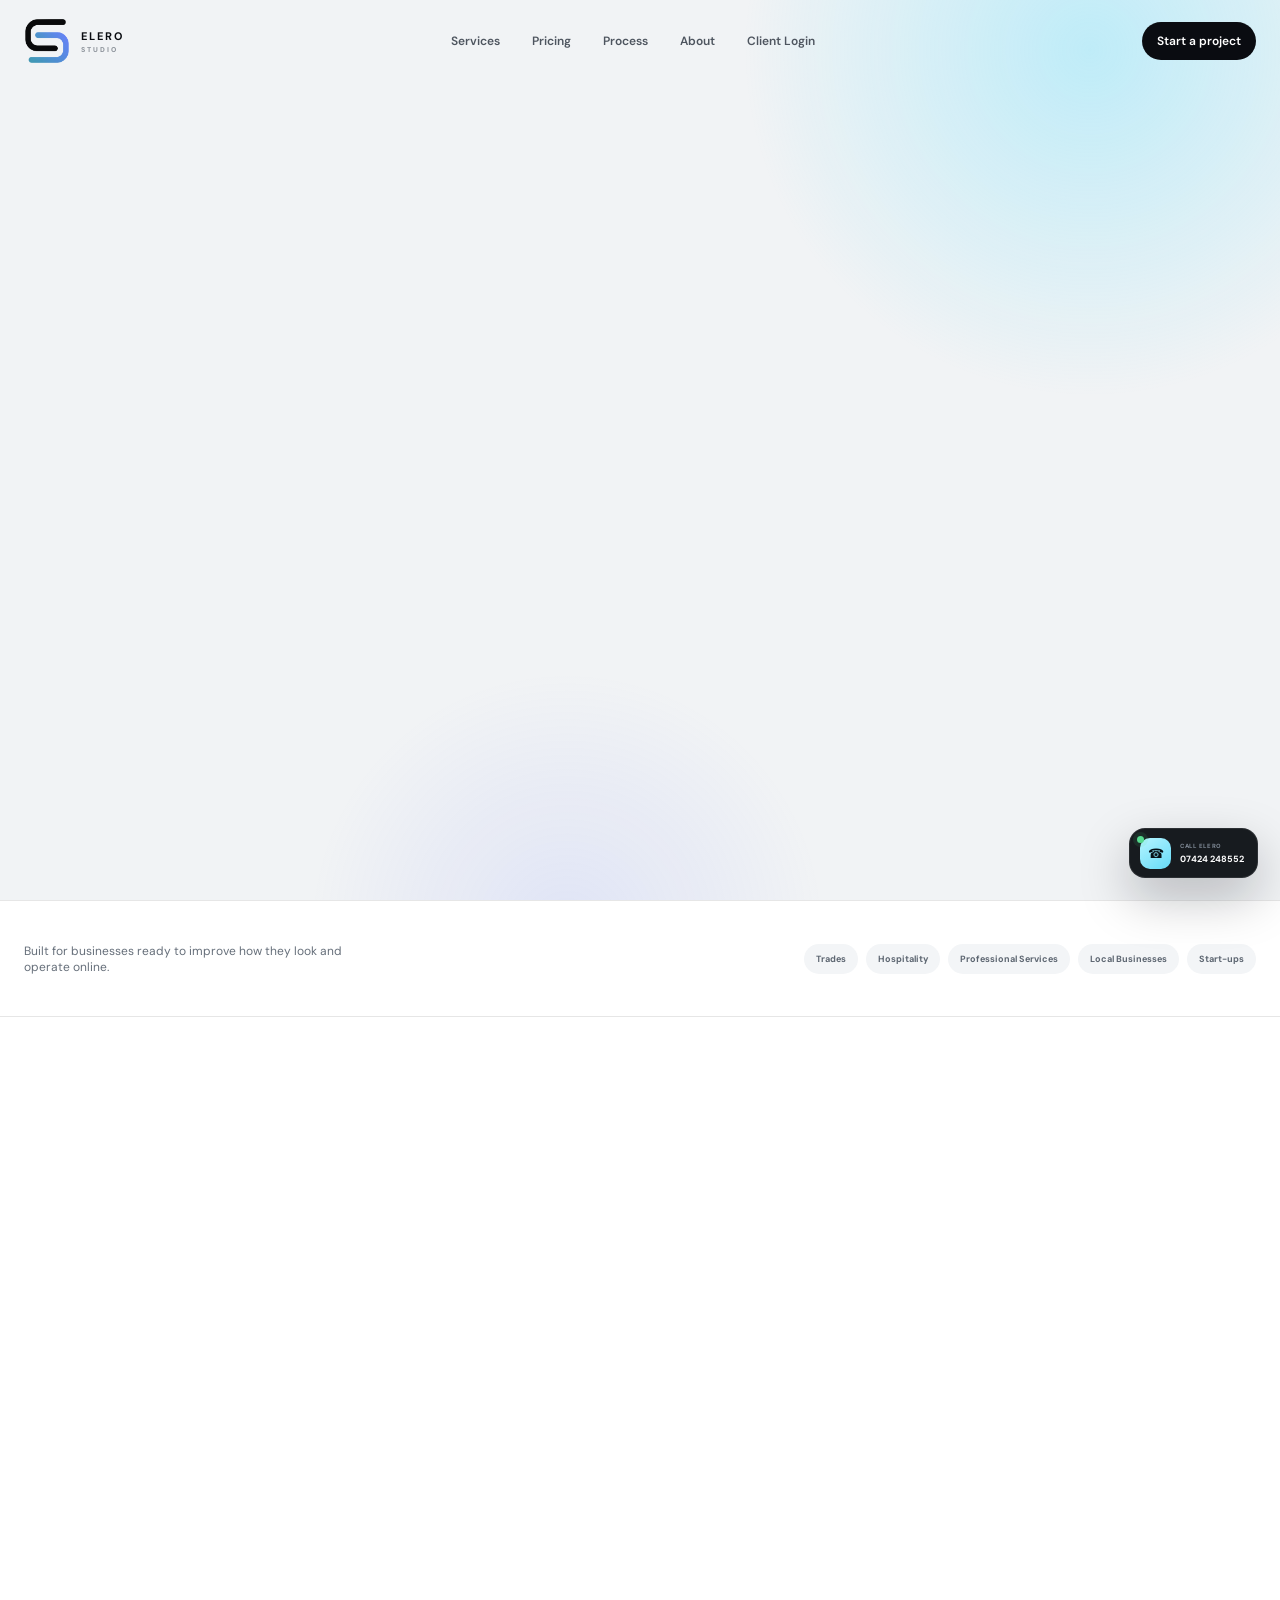
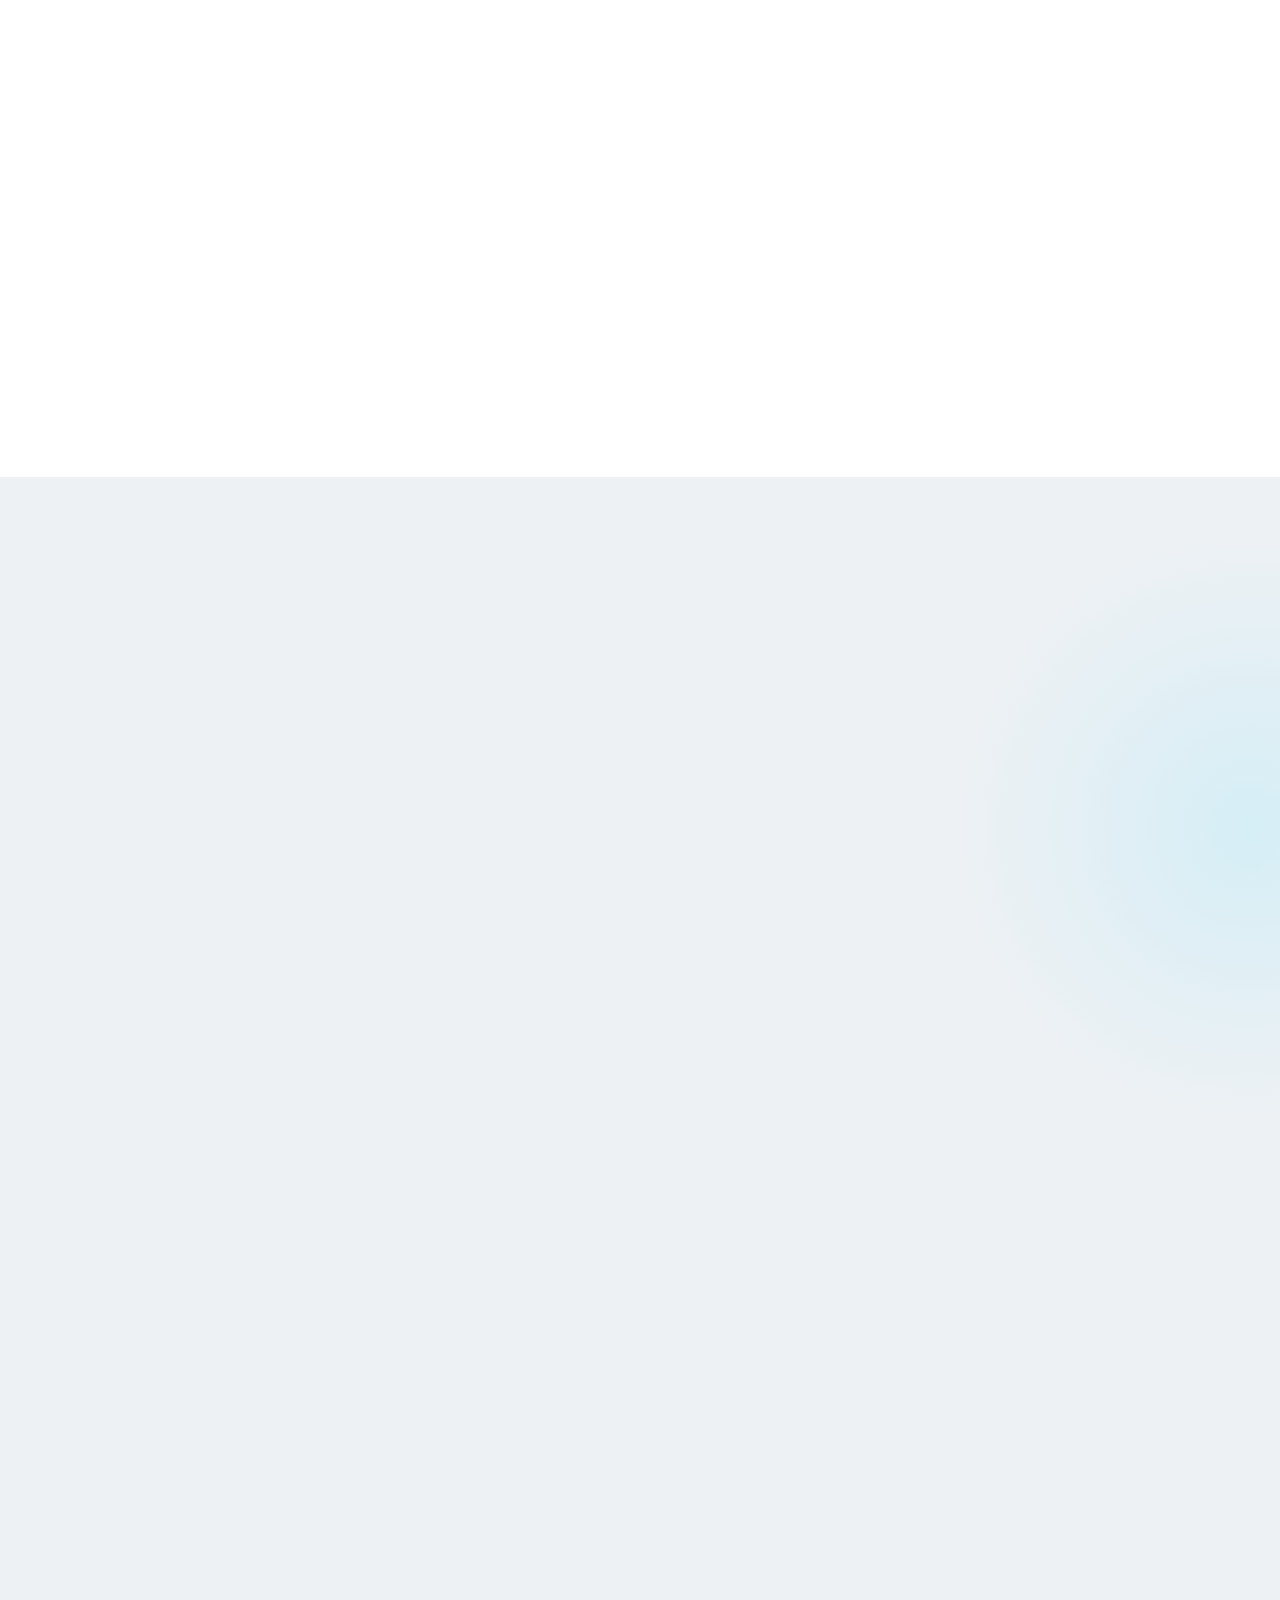
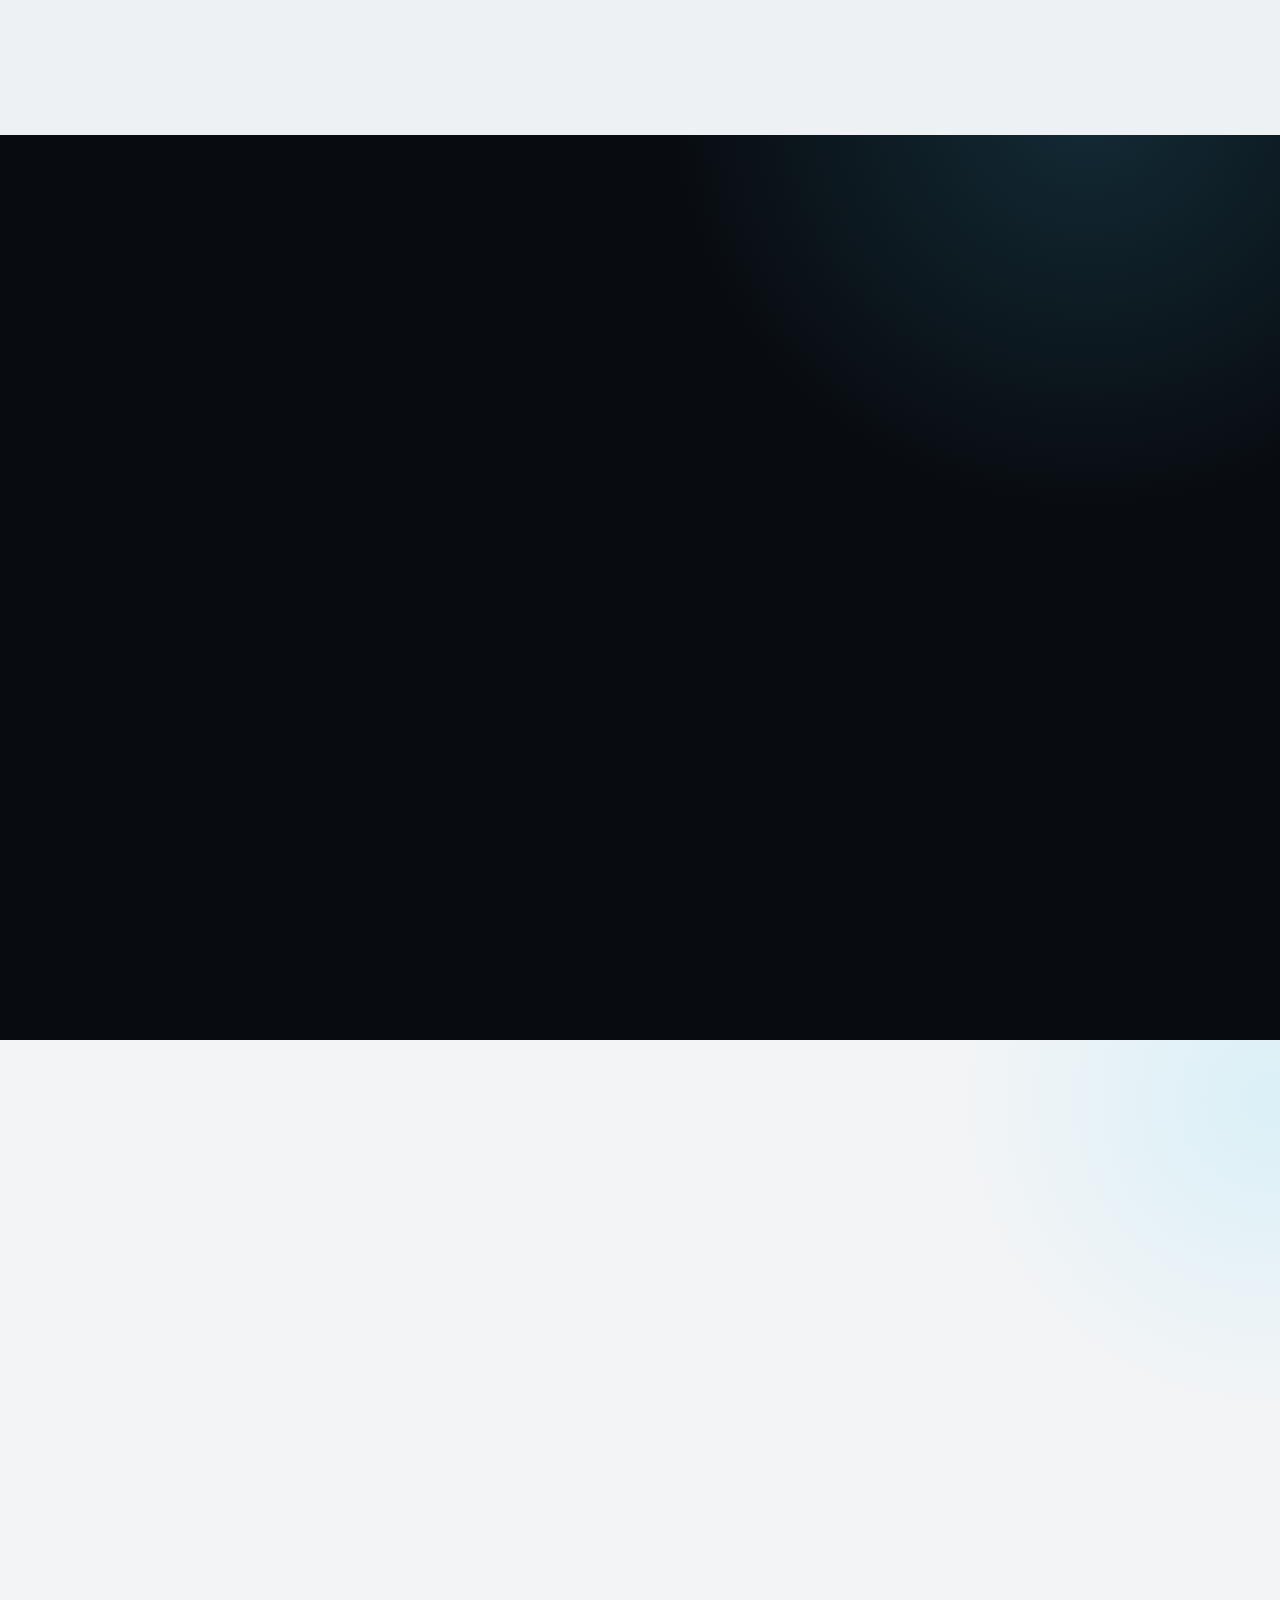
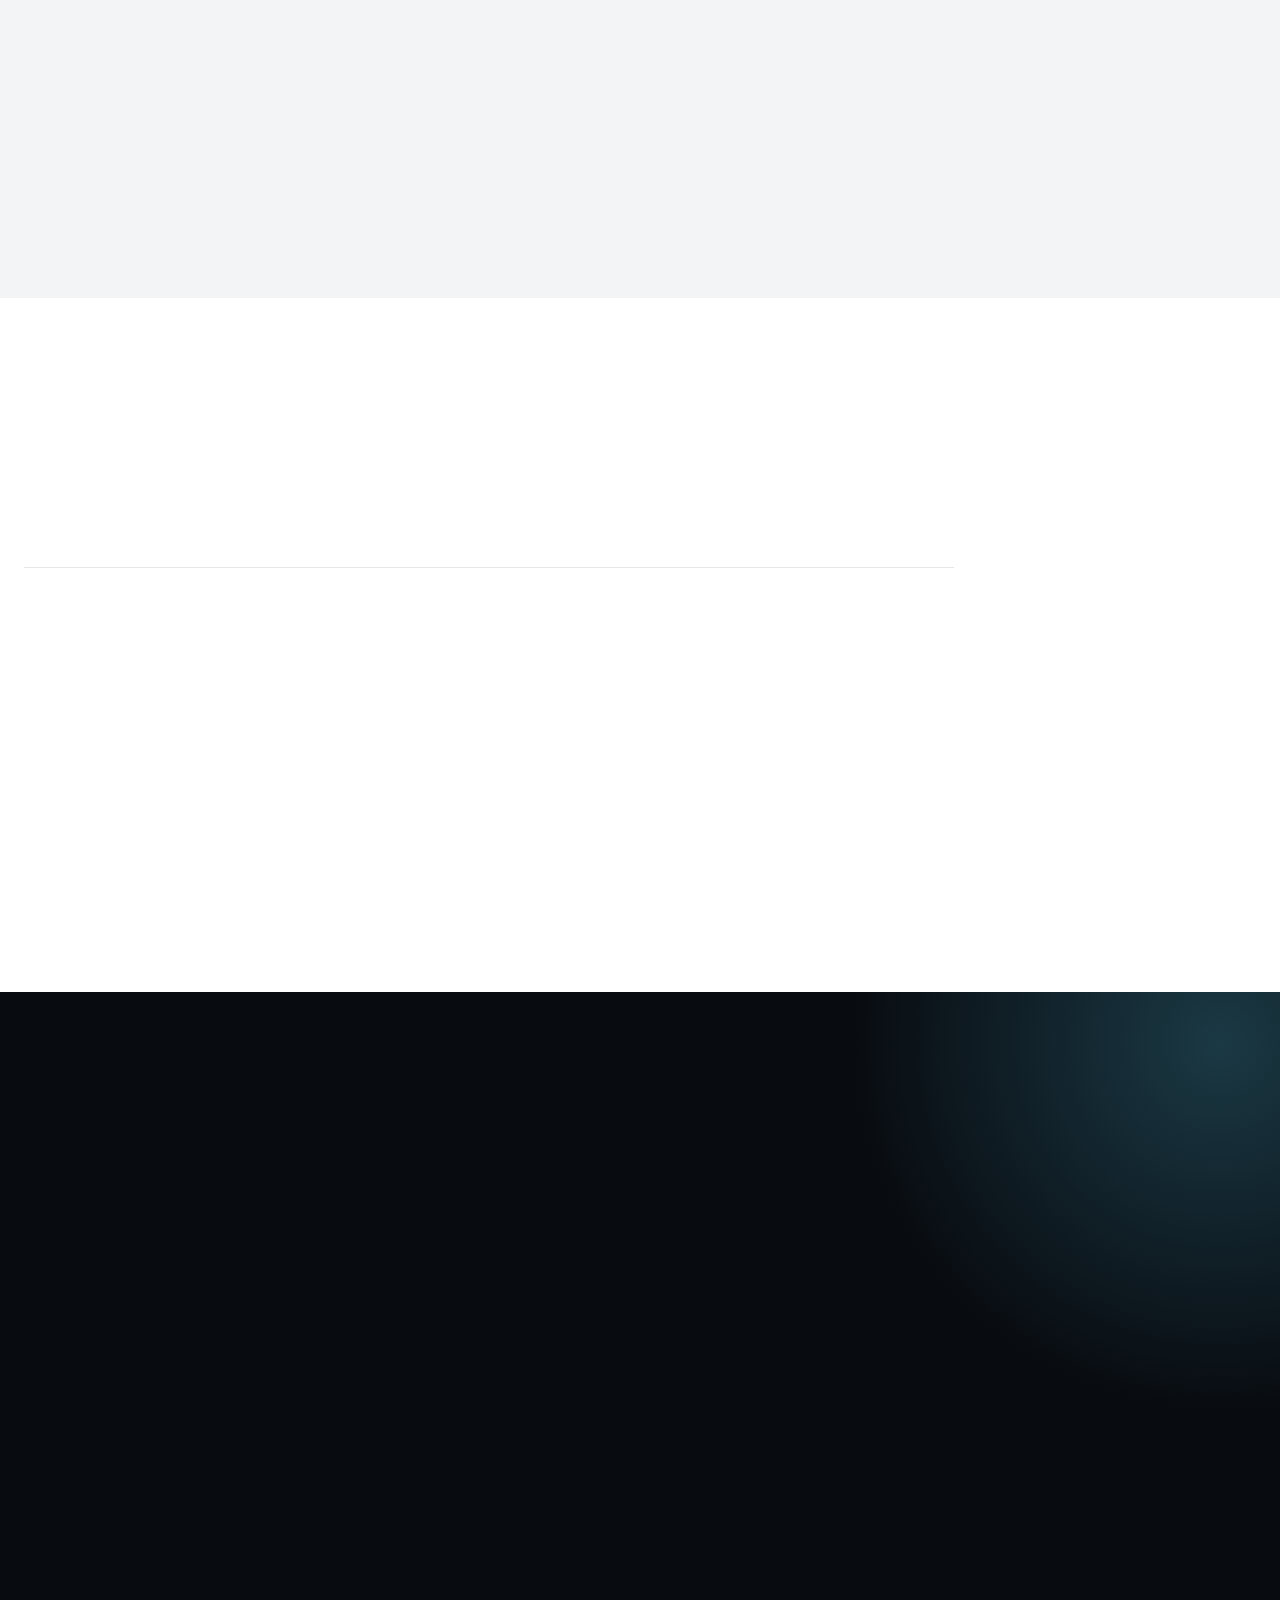
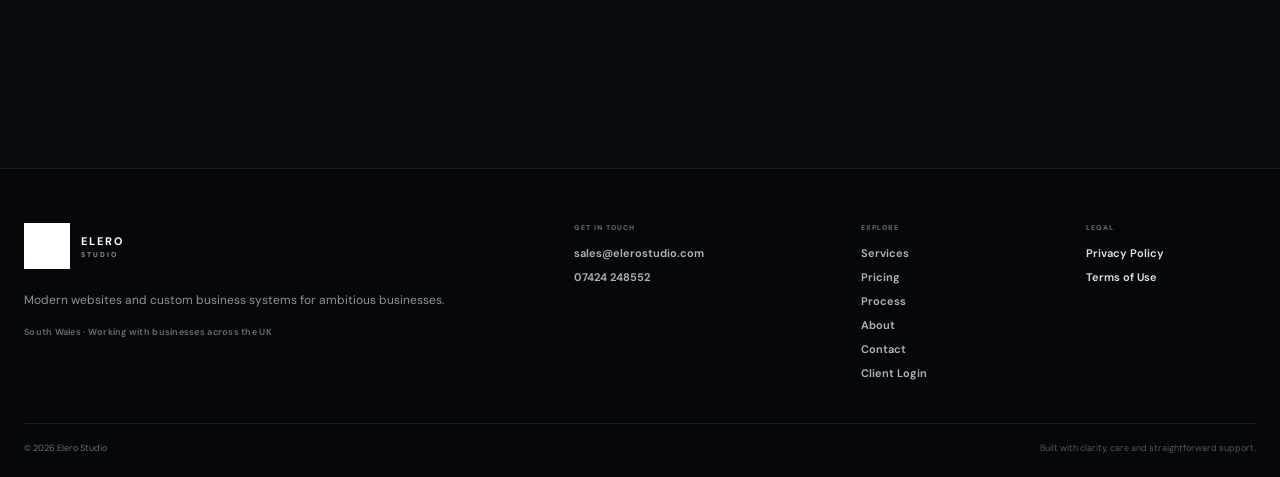
==== commit 67567a3c: "mobile" ====
--- a/index.html
+++ b/index.html
@@ -155,32 +155,6 @@
 }
 
 
-/* CORE SERVICE ARROW LINKS */
-
-.service-row b a {
-  display: flex;
-  align-items: center;
-  justify-content: center;
-
-  width: 100%;
-  height: 100%;
-
-  color: inherit;
-
-  text-decoration: none;
-
-  border-radius: inherit;
-}
-
-.service-row b a:focus-visible {
-  outline:
-    3px solid
-    rgba(79,230,255,.55);
-
-  outline-offset: 3px;
-}
-
-
 /* ABOUT HEADING GRADIENT */
 
 .about-heading-gradient {
@@ -291,7 +265,7 @@
 Process
 </a>
 
-<a href="about.html">
+<a href='/about'>
 About
 </a>
 
@@ -347,7 +321,7 @@
 Process
 </a>
 
-<a href="about.html">
+<a href='/about'>
 About
 </a>
 
@@ -717,16 +691,16 @@
 
 <!-- CORE SERVICES -->
 
-<div class="service-list core-services">
-
-
-<article class="service-row reveal">
-
-<span>
+<div class="core-services" aria-label="Core services">
+
+
+<a class="core-service-card reveal" href="/website-design-development">
+
+<span class="core-service-number">
 01
 </span>
 
-<div>
+<div class="core-service-copy">
 
 <h3>
 Website design & development
@@ -739,27 +713,18 @@
 
 </div>
 
-<b>
-
-<a
-href="website-design-development.html"
-aria-label="Website design and development"
->
-↗
-</a>
-
-</b>
-
-</article>
-
-
-<article class="service-row reveal">
-
-<span>
+<span class="core-service-accent" aria-hidden="true"></span>
+
+</a>
+
+
+<a class="core-service-card reveal" href="/custom-business-systems">
+
+<span class="core-service-number">
 02
 </span>
 
-<div>
+<div class="core-service-copy">
 
 <h3>
 Custom business systems
@@ -773,27 +738,18 @@
 
 </div>
 
-<b>
-
-<a
-href="custom-business-systems.html"
-aria-label="Custom business systems"
->
-↗
-</a>
-
-</b>
-
-</article>
-
-
-<article class="service-row reveal">
-
-<span>
+<span class="core-service-accent" aria-hidden="true"></span>
+
+</a>
+
+
+<a class="core-service-card reveal" href="/hosting-ongoing-support">
+
+<span class="core-service-number">
 03
 </span>
 
-<div>
+<div class="core-service-copy">
 
 <h3>
 Hosting & ongoing support
@@ -806,18 +762,9 @@
 
 </div>
 
-<b>
-
-<a
-href="hosting-ongoing-support.html"
-aria-label="Hosting and ongoing support"
->
-↗
-</a>
-
-</b>
-
-</article>
+<span class="core-service-accent" aria-hidden="true"></span>
+
+</a>
 
 
 </div>
@@ -848,11 +795,7 @@
 
 <!-- BOOKING SYSTEMS -->
 
-<a
-href="booking-demo.html"
-class="solution-card solution-card-link"
-aria-label="View Elero booking system demo"
->
+<a aria-label='View Elero booking system demo' class='solution-card solution-card-link' href='/booking-demo'>
 
 <span>
 01
@@ -876,11 +819,7 @@
 
 <!-- PAYMENT INTEGRATION -->
 
-<a
-href="payment-demo.html"
-class="solution-card solution-card-link"
-aria-label="View Elero payment integration demo"
->
+<a aria-label='View Elero payment integration demo' class='solution-card solution-card-link' href='/payment-demo'>
 
 <span>
 02
@@ -904,11 +843,7 @@
 
 <!-- INVOICE SOLUTIONS -->
 
-<a
-href="invoice-demo.html"
-class="solution-card solution-card-link"
-aria-label="View Elero invoice solution demo"
->
+<a aria-label='View Elero invoice solution demo' class='solution-card solution-card-link' href='/invoice-demo'>
 
 <span>
 03
@@ -932,11 +867,7 @@
 
 <!-- MORTGAGE REPAYMENT CALCULATOR -->
 
-<a
-href="mortgage-calculator-demo.html"
-class="solution-card solution-card-link"
-aria-label="View Elero mortgage repayment calculator demo"
->
+<a aria-label='View Elero mortgage repayment calculator demo' class='solution-card solution-card-link' href='/mortgage-calculator-demo'>
 
 <span>
 04
@@ -960,11 +891,7 @@
 
 <!-- RECRUITMENT AGENCY SYSTEMS -->
 
-<a
-href="temporary-staffing-demo.html"
-class="solution-card solution-card-link"
-aria-label="View Elero recruitment agency systems demo"
->
+<a aria-label='View Elero recruitment agency systems demo' class='solution-card solution-card-link' href='/temporary-staffing-demo'>
 
 <span>
 05
@@ -988,11 +915,7 @@
 
 <!-- ESTATE AGENT SYSTEMS -->
 
-<a
-href="estate-agency-demo.html"
-class="solution-card solution-card-link"
-aria-label="View Elero estate agent systems demo"
->
+<a aria-label='View Elero estate agent systems demo' class='solution-card solution-card-link' href='/estate-agency-demo'>
 
 <span>
 06
@@ -1351,10 +1274,7 @@
 </div>
 
 
-<a
-class="pricing-detail-link"
-href="pricing.html"
->
+<a class='pricing-detail-link' href='/pricing'>
 
 Compare the packages in detail
 
@@ -1576,10 +1496,7 @@
 </p>
 
 
-<a
-class="button secondary about-preview-button"
-href="about.html"
->
+<a class='button secondary about-preview-button' href='/about'>
 
 Meet Elero
 
@@ -1896,15 +1813,7 @@
 
 <!-- CONTACT FORM -->
 
-<form
-class="contact-form reveal delay"
-id="contactForm"
-name="project-enquiry"
-method="POST"
-action="/thanks.html"
-data-netlify="true"
-netlify-honeypot="bot-field"
->
+<form action='/thanks' class='contact-form reveal delay' id='contactForm' method='POST' name='project-enquiry'>
 
 <input
 type="hidden"
@@ -2223,7 +2132,7 @@
 Process
 </a>
 
-<a href="about.html">
+<a href='/about'>
 About
 </a>
 
@@ -2244,11 +2153,11 @@
 LEGAL
 </small>
 
-<a href="privacy.html">
+<a href='/privacy'>
 Privacy Policy
 </a>
 
-<a href="terms.html">
+<a href='/terms'>
 Terms of Use
 </a>
 
@@ -2279,4 +2188,4 @@
 
 </body>
 
-</html>+</html>
--- a/style.css
+++ b/style.css
@@ -416,7 +416,103 @@
    V4 SERVICES
    =========================== */
 .core-services{
+  display:grid;
+  grid-template-columns:repeat(3,minmax(0,1fr));
+  gap:12px;
   margin-bottom:18px;
+  border:0;
+}
+.core-service-card{
+  position:relative;
+  isolation:isolate;
+  display:flex;
+  flex-direction:column;
+  min-width:0;
+  min-height:238px;
+  overflow:hidden;
+  padding:22px;
+  border:1px solid #e0e6ec;
+  border-radius:22px;
+  background:
+    linear-gradient(145deg,rgba(255,255,255,.98),rgba(246,249,252,.94));
+  box-shadow:0 14px 38px rgba(14,25,39,.055);
+  color:var(--ink);
+  text-decoration:none;
+  transition:
+    transform .22s ease,
+    border-color .22s ease,
+    box-shadow .22s ease;
+}
+.core-service-card:before{
+  content:"";
+  position:absolute;
+  z-index:-1;
+  width:210px;
+  height:210px;
+  right:-120px;
+  top:-128px;
+  border-radius:50%;
+  background:
+    radial-gradient(circle,rgba(94,214,246,.24),rgba(114,124,248,.1) 42%,transparent 70%);
+  transition:transform .28s ease,opacity .28s ease;
+}
+.core-service-card:after{
+  content:"";
+  position:absolute;
+  left:22px;
+  right:22px;
+  bottom:0;
+  height:3px;
+  border-radius:999px 999px 0 0;
+  background:linear-gradient(90deg,#5fd9f5,#7480f6);
+  opacity:.78;
+}
+.core-service-card:hover{
+  transform:translateY(-4px);
+  border-color:rgba(91,193,226,.58);
+  box-shadow:0 20px 48px rgba(14,25,39,.1);
+}
+.core-service-card:hover:before{
+  transform:translate(-9px,9px) scale(1.08);
+}
+.core-service-card:focus-visible{
+  outline:3px solid rgba(79,230,255,.55);
+  outline-offset:3px;
+}
+.core-service-number{
+  width:max-content;
+  padding:6px 8px;
+  border:1px solid rgba(139,155,173,.22);
+  border-radius:999px;
+  background:rgba(255,255,255,.64);
+  color:#8c96a2;
+  font-size:8px;
+  font-weight:800;
+  letter-spacing:.08em;
+}
+.core-service-copy{
+  margin-top:auto;
+}
+.core-service-card h3{
+  margin:40px 0 9px;
+  font:700 21px/1.16 Manrope,sans-serif;
+  letter-spacing:-.035em;
+}
+.core-service-card p{
+  margin:0;
+  color:#76808c;
+  font-size:12px;
+  line-height:1.6;
+}
+.core-service-accent{
+  position:absolute;
+  top:22px;
+  right:22px;
+  width:10px;
+  height:10px;
+  border-radius:50%;
+  background:linear-gradient(135deg,#69dff7,#7c83f6);
+  box-shadow:0 0 0 6px rgba(105,223,247,.1);
 }
 .solutions-panel{
   display:grid;
@@ -506,11 +602,31 @@
 }
 
 @media(max-width:1080px){
+  .core-services{grid-template-columns:1fr}
+  .core-service-card{min-height:190px}
   .solutions-panel{grid-template-columns:1fr}
   .solutions-intro h3{max-width:520px}
 }
 @media(max-width:820px){
   .hero-copy{padding-right:0}
+  .core-services{gap:12px}
+  .core-service-card{
+    min-height:0;
+    padding:20px;
+    border-radius:20px;
+  }
+  .core-service-card:after{left:20px;right:20px}
+  .core-service-card h3{
+    margin-top:32px;
+    padding-right:20px;
+    font-size:22px;
+  }
+  .core-service-card p{
+    max-width:none;
+    font-size:13px;
+    line-height:1.6;
+  }
+  .core-service-accent{top:20px;right:20px}
   .solutions-grid{grid-template-columns:repeat(2,minmax(0,1fr))}
 }
 @media(max-width:560px){
@@ -1320,3 +1436,55 @@
     font-size:clamp(36px,9.7vw,44px);
   }
 }
+
+
+/* ===========================
+   ELERO BRAND MARK — APPROVED 2026
+   =========================== */
+.brand-mark{
+  width:46px;
+  height:46px;
+  border-radius:0;
+  overflow:hidden;
+  color:transparent;
+  font-size:0;
+  background:transparent url("/elero-mark.png") center/contain no-repeat;
+  box-shadow:none;
+  flex:0 0 auto;
+}
+.footer-brand .brand-mark{
+  background-image:url("/elero-mark-light.png");
+}
+
+
+/* Remove CSS-generated check icons on phones without changing desktop pricing cards. */
+@media (max-width: 820px) {
+  .price-plan li,
+  .pricing-summary-card li,
+  .detail-list li,
+  .seo-list li {
+    padding-left: 0 !important;
+  }
+
+  .price-plan li::before,
+  .pricing-summary-card li::before,
+  .detail-list li::before,
+  .seo-list li::before,
+  .process-card::after,
+  .service-process-step::after {
+    content: none !important;
+  }
+
+  .mobile-symbol-link {
+    display: inline-flex !important;
+    width: auto !important;
+    min-width: 44px !important;
+    height: auto !important;
+    min-height: 44px !important;
+    padding: 10px 14px !important;
+    align-items: center !important;
+    justify-content: center !important;
+    border-radius: 999px !important;
+    white-space: nowrap;
+  }
+}
